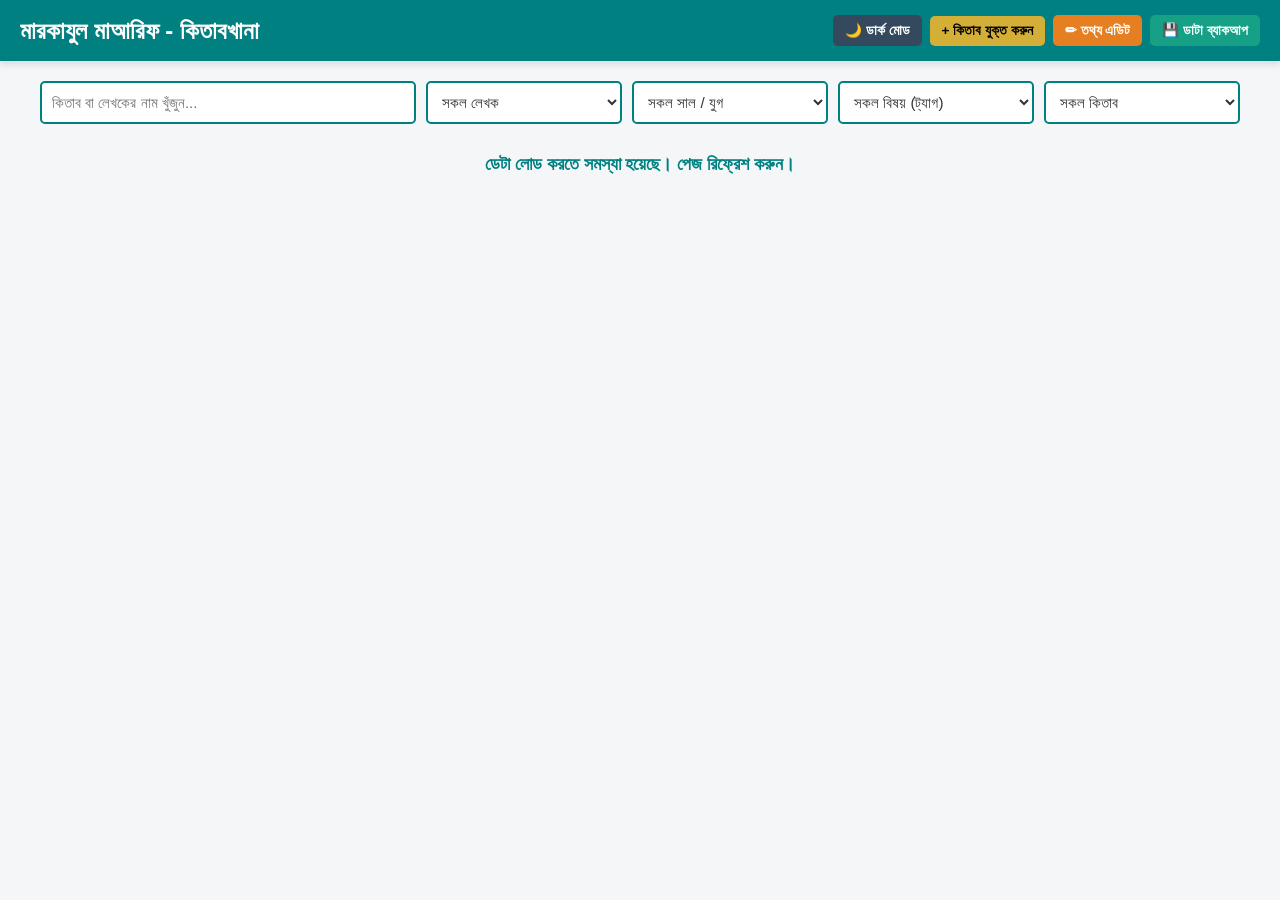
==== index.html @ fc8529ad "Add files via upload" ====
<!DOCTYPE html>
<html lang="bn">
<head>
    <meta charset="UTF-8">
    <meta name="viewport" content="width=device-width, initial-scale=1.0">
    <title>মারকাযুল মাআরিফ - কিতাবখানা</title>
    <style>
        :root {
            --primary-color: #008080;
            --accent-color: #d4af37;
            --bg-color: #f4f6f8;
            --card-bg: #ffffff;
            --text-color: #333333;
            --border-color: #dddddd;
        }

        body.dark-mode {
            --bg-color: #1a1a2e;
            --card-bg: #16213e;
            --text-color: #e0e0e0;
            --border-color: #0f3460;
        }

        body {
            font-family: 'Segoe UI', Tahoma, Geneva, Verdana, sans-serif, 'SolaimanLipi';
            background-color: var(--bg-color);
            margin: 0;
            padding: 0;
            color: var(--text-color);
            transition: background-color 0.3s, color 0.3s;
        }

        /* Header */
        header {
            background-color: var(--primary-color);
            color: white;
            padding: 15px 20px;
            text-align: center;
            box-shadow: 0 4px 6px rgba(0,0,0,0.1);
            position: sticky;
            top: 0;
            z-index: 100;
            display: flex;
            justify-content: space-between;
            align-items: center;
            flex-wrap: wrap;
            gap: 10px;
        }

        header h1 {
            margin: 0;
            font-size: 1.5rem;
        }

        .header-buttons {
            display: flex;
            gap: 8px;
            align-items: center;
            flex-wrap: wrap;
        }

        .btn-header {
            border: none;
            padding: 7px 12px;
            border-radius: 5px;
            font-weight: bold;
            cursor: pointer;
            font-size: 0.85rem;
        }

        .admin-btn { background-color: var(--accent-color); color: #000; }
        .edit-header-btn { background-color: #e67e22; color: white; }
        .theme-toggle-btn { background-color: #34495e; color: white; }

        /* Controls / Search Area */
        .controls-container {
            max-width: 1200px;
            margin: 20px auto;
            padding: 0 15px;
            display: flex;
            flex-wrap: wrap;
            gap: 10px;
            justify-content: space-between;
        }

        .search-box, .filter-select {
            padding: 10px;
            border: 2px solid var(--primary-color);
            border-radius: 5px;
            font-size: 0.95rem;
            background: var(--card-bg);
            color: var(--text-color);
        }

        .search-box { flex: 2 1 220px; }
        .filter-select { flex: 1 1 130px; cursor: pointer; }

        /* Loading & Messages */
        #loadingText {
            text-align: center;
            font-size: 1.1rem;
            margin: 30px 0;
            color: var(--primary-color);
            font-weight: bold;
        }

        /* Book Grid */
        .book-grid {
            max-width: 1200px;
            margin: 0 auto;
            padding: 0 15px;
            display: grid;
            grid-template-columns: repeat(auto-fill, minmax(240px, 1fr));
            gap: 20px;
        }

        .book-card {
            background-color: var(--card-bg);
            border-radius: 6px;
            overflow: hidden;
            box-shadow: 0 2px 6px rgba(0,0,0,0.1);
            border: 1px solid var(--border-color);
            display: flex;
            flex-direction: column;
            transition: transform 0.2s;
            position: relative;
        }

        .book-card:hover {
            transform: translateY(-4px);
            box-shadow: 0 6px 12px rgba(0,0,0,0.2);
        }

        /* Embedded Archive Live Viewer Container */
        .cover-container {
            width: 100%;
            height: 260px;
            background-color: #000;
            position: relative;
        }

        .cover-embed {
            width: 100%;
            height: 100%;
            border: none;
        }

        /* Bookmark Icon */
        .bookmark-btn {
            position: absolute;
            top: 10px;
            right: 10px;
            background: rgba(0,0,0,0.6);
            color: white;
            border: none;
            border-radius: 50%;
            width: 32px;
            height: 32px;
            font-size: 1rem;
            cursor: pointer;
            z-index: 10;
        }

        .bookmark-btn.active { color: #f1c40f; }

        /* Metadata Section */
        .book-info {
            padding: 12px;
            flex-grow: 1;
            display: flex;
            flex-direction: column;
            justify-content: space-between;
        }

        .book-title {
            font-size: 0.95rem;
            font-weight: bold;
            margin: 0 0 4px 0;
            line-height: 1.3;
        }

        .book-author { font-size: 0.85rem; opacity: 0.8; }
        .author-death { font-size: 0.8rem; color: #e67e22; margin-bottom: 8px; }

        .btn-group {
            display: flex;
            flex-direction: column;
            gap: 5px;
            margin-top: 5px;
        }

        .btn {
            display: block;
            text-align: center;
            padding: 6px;
            border-radius: 4px;
            text-decoration: none;
            font-size: 0.8rem;
            font-weight: bold;
            color: white;
            border: none;
            cursor: pointer;
        }

        .btn-drive { background-color: #27ae60; }
        .btn-archive { background-color: #2980b9; }
        .btn-telegram { background-color: #0088cc; }
        .btn-share { background-color: #8e44ad; }

        /* Pagination */
        .pagination-container {
            display: flex;
            justify-content: center;
            gap: 5px;
            margin: 30px 0;
        }

        .page-btn {
            padding: 8px 14px;
            border: 1px solid var(--primary-color);
            background: var(--card-bg);
            color: var(--text-color);
            cursor: pointer;
            border-radius: 4px;
            font-weight: bold;
        }

        .page-btn.active {
            background-color: var(--primary-color);
            color: white;
        }

        /* Modal Styles */
        .modal {
            display: none;
            position: fixed;
            top: 0; left: 0; width: 100%; height: 100%;
            background-color: rgba(0,0,0,0.7);
            z-index: 200;
            justify-content: center;
            align-items: center;
        }

        .modal-content {
            background-color: var(--card-bg);
            color: var(--text-color);
            padding: 20px;
            border-radius: 8px;
            width: 90%;
            max-width: 500px;
            max-height: 90vh;
            overflow-y: auto;
        }

        .modal-header {
            display: flex;
            justify-content: space-between;
            align-items: center;
            border-bottom: 1px solid var(--border-color);
            padding-bottom: 10px;
            margin-bottom: 15px;
        }

        .close-btn {
            font-size: 1.5rem;
            cursor: pointer;
            border: none;
            background: none;
            color: var(--text-color);
        }

        .form-group { margin-bottom: 10px; }
        .form-group label { display: block; margin-bottom: 4px; font-size: 0.85rem; font-weight: bold; }
        .form-group input, .form-group select {
            width: 100%;
            padding: 8px;
            box-sizing: border-box;
            border: 1px solid var(--border-color);
            border-radius: 4px;
            background: var(--bg-color);
            color: var(--text-color);
        }

        .form-actions { display: flex; gap: 10px; margin-top: 15px; }
        .submit-btn { background-color: var(--primary-color); color: white; border: none; padding: 10px; flex: 2; border-radius: 4px; font-weight: bold; cursor: pointer; }
        .delete-btn-modal { background-color: #c0392b; color: white; border: none; padding: 10px; flex: 1.5; border-radius: 4px; font-weight: bold; cursor: pointer; }
        .cancel-btn { background-color: #7f8c8d; color: white; border: none; padding: 10px; flex: 1; border-radius: 4px; font-weight: bold; cursor: pointer; }
    </style>
</head>
<body>

    <header>
        <h1>মারকাযুল মাআরিফ - কিতাবখানা</h1>
        <div class="header-buttons">
            <button class="btn-header theme-toggle-btn" onclick="toggleDarkMode()">🌙 ডার্ক মোড</button>
            <button class="btn-header admin-btn" onclick="openAdminModal()">+ কিতাব যুক্ত করুন</button>
            <button class="btn-header edit-header-btn" onclick="openSelectEditModal()">✏ তথ্য এডিট</button>
            <button class="btn-header" style="background:#16a085; color:white;" onclick="exportData()">💾 ডাটা ব্যাকআপ</button>
        </div>
    </header>

    <!-- Filter & Search Controls -->
    <div class="controls-container">
        <input type="text" id="searchInput" class="search-box" placeholder="কিতাব বা লেখকের নাম খুঁজুন..." onkeyup="filterBooks()">
        
        <select id="authorFilter" class="filter-select" onchange="filterBooks()">
            <option value="">সকল লেখক</option>
        </select>

        <select id="yearFilter" class="filter-select" onchange="filterBooks()">
            <option value="">সকল সাল / যুগ</option>
        </select>

        <select id="tagFilter" class="filter-select" onchange="filterBooks()">
            <option value="">সকল বিষয় (ট্যাগ)</option>
        </select>

        <select id="bookmarkFilter" class="filter-select" onchange="filterBooks()">
            <option value="all">সকল কিতাব</option>
            <option value="saved">পছন্দের কিতাবসমূহ (Saved)</option>
        </select>
    </div>

    <!-- Loading Text -->
    <div id="loadingText">গুগল শিট থেকে কিতাব লোড হচ্ছে...</div>

    <!-- Books Grid -->
    <div class="book-grid" id="bookGrid"></div>

    <!-- Pagination Container -->
    <div class="pagination-container" id="pagination"></div>

    <!-- Select Book To Edit Modal -->
    <div id="selectEditModal" class="modal">
        <div class="modal-content">
            <div class="modal-header">
                <h3>এডিট করার জন্য কিতাব নির্বাচন করুন</h3>
                <button class="close-btn" onclick="closeSelectEditModal()">&times;</button>
            </div>
            <div class="form-group">
                <label>কিতাব সিলেক্ট করুন:</label>
                <select id="bookToEditSelect">
                    <option value="">-- একটি কিতাব বাছুন --</option>
                </select>
            </div>
            <div class="form-actions">
                <button type="button" class="submit-btn" onclick="loadSelectedBookForEdit()">এডিট ফর্ম খুলুন</button>
                <button type="button" class="cancel-btn" onclick="closeSelectEditModal()">বাতিল</button>
            </div>
        </div>
    </div>

    <!-- Add/Edit Book Form Modal -->
    <div id="adminModal" class="modal">
        <div class="modal-content">
            <div class="modal-header">
                <h3 id="modalTitle">কিতাবের তথ্য ফর্ম</h3>
                <button class="close-btn" onclick="closeAdminModal()">&times;</button>
            </div>
            <form id="addBookForm" onsubmit="saveBook(event)">
                <input type="hidden" id="editBookId">
                
                <div class="form-group">
                    <label>অ্যাডমিন পাসওয়ার্ড:</label>
                    <input type="password" id="adminPassword" placeholder="পাসওয়ার্ড দিন" required>
                </div>
                <div class="form-group">
                    <label>কিতাবের নাম:</label>
                    <input type="text" id="bookTitle" required>
                </div>
                <div class="form-group">
                    <label>লেখকের নাম:</label>
                    <input type="text" id="bookAuthor" required>
                </div>
                <div class="form-group">
                    <label>মৃত্যু সাল / সন:</label>
                    <input type="text" id="authorDeath" placeholder="যেমন: ৯১১ হিজরি" required>
                </div>
                <div class="form-group">
                    <label>কভার ছবির লিংক (Image URL):</label>
                    <input type="url" id="coverUrl" placeholder="https://archive.org/services/img/..." required>
                </div>
                <div class="form-group">
                    <label>বিষয় / ট্যাগ (কমা দিয়ে আলাদা করুন):</label>
                    <input type="text" id="bookTags" placeholder="ফিকহ, উসুল, হাদিস">
                </div>
                <div class="form-group">
                    <label>আর্কাইভ প্রিভিউ লিংক (Embed URL):</label>
                    <input type="url" id="archiveEmbedUrl" placeholder="https://archive.org/embed/..." required>
                </div>
                <div class="form-group">
                    <label>গুগল ড্রাইভ লিংক:</label>
                    <input type="url" id="driveUrl" placeholder="https://drive.google.com/...">
                </div>
                <div class="form-group">
                    <label>আর্কাইভ ডাউনলোড লিংক:</label>
                    <input type="url" id="archiveUrl" placeholder="https://archive.org/details/...">
                </div>
                <div class="form-group">
                    <label>টেলিগ্রাম লিংক:</label>
                    <input type="url" id="telegramUrl" placeholder="https://t.me/...">
                </div>
                
                <div class="form-actions">
                    <button type="submit" class="submit-btn" id="submitBtn">সংরক্ষণ করুন</button>
                    <button type="button" id="deleteCurrentBookBtn" class="delete-btn-modal" style="display:none;" onclick="deleteBookFromEditForm()">ডিলিট করুন</button>
                    <button type="button" class="cancel-btn" onclick="closeAdminModal()">বাতিল</button>
                </div>
            </form>
        </div>
    </div>

    <script>
        const ADMIN_PASSWORD = "123";
        const SCRIPT_URL = "https://script.google.com/macros/s/AKfycbzcJCqL1N71HpUFBxMF7Tg8dsZRicW4Q9hrVddgVSJtKYTFkJTj5gS1AlrL265EQ2Wz/exec";
        
        const ITEMS_PER_PAGE = 12;
        let currentPage = 1;
        let books = [];
        let bookmarks = JSON.parse(localStorage.getItem('markaz_bookmarks')) || [];

        window.onload = function() {
            fetchBooks();
        };

        // Fetch Books from Google Sheets
        function fetchBooks() {
            fetch(SCRIPT_URL)
                .then(response => response.json())
                .then(data => {
                    books = data;
                    document.getElementById('loadingText').style.display = 'none';
                    renderBooks(books);
                    populateFilters();
                })
                .catch(error => {
                    console.error('Error fetching books:', error);
                    document.getElementById('loadingText').innerText = 'ডেটা লোড করতে সমস্যা হয়েছে। পেজ রিফ্রেশ করুন।';
                });
        }

        function renderBooks(data) {
            const grid = document.getElementById('bookGrid');
            grid.innerHTML = '';

            const startIndex = (currentPage - 1) * ITEMS_PER_PAGE;
            const paginatedData = data.slice(startIndex, startIndex + ITEMS_PER_PAGE);

            if (paginatedData.length === 0) {
                grid.innerHTML = '<p style="text-align:center; grid-column: 1/-1;">কোনো কিতাব পাওয়া যায়নি।</p>';
                renderPagination(0);
                return;
            }

            paginatedData.forEach(book => {
                const isSaved = bookmarks.includes(String(book.id));
                const card = document.createElement('div');
                card.className = 'book-card';
                card.innerHTML = `
                    <button class="bookmark-btn ${isSaved ? 'active' : ''}" onclick="toggleBookmark('${book.id}')">★</button>
                    <div class="cover-container">
                        <iframe src="${book.archiveEmbed}" class="cover-embed"></iframe>
                    </div>
                    <div class="book-info">
                        <div>
                            <h3 class="book-title">${book.title}</h3>
                            <div class="book-author">লেখক: ${book.author}</div>
                            <div class="author-death">মৃত্যু: ${book.death || 'অজানা'}</div>
                        </div>
                        <div class="btn-group">
                            ${book.drive ? `<a href="${book.drive}" target="_blank" class="btn btn-drive">📖 Google Drive</a>` : ''}
                            ${book.archive ? `<a href="${book.archive}" target="_blank" class="btn btn-archive">🏛 Archive Download</a>` : ''}
                            ${book.telegram ? `<a href="${book.telegram}" target="_blank" class="btn btn-telegram">✈ Telegram</a>` : ''}
                            <button class="btn btn-share" onclick="shareBook('${book.title}', '${book.drive || book.archive}')">🔗 শেয়ার করুন</button>
                        </div>
                    </div>
                `;
                grid.appendChild(card);
            });

            renderPagination(data.length);
        }

        function renderPagination(totalItems) {
            const container = document.getElementById('pagination');
            container.innerHTML = '';
            const pageCount = Math.ceil(totalItems / ITEMS_PER_PAGE);

            if (pageCount <= 1) return;

            for (let i = 1; i <= pageCount; i++) {
                const btn = document.createElement('button');
                btn.className = `page-btn ${i === currentPage ? 'active' : ''}`;
                btn.innerText = i;
                btn.onclick = () => { currentPage = i; filterBooks(); window.scrollTo({top: 0, behavior: 'smooth'}); };
                container.appendChild(btn);
            }
        }

        function toggleBookmark(id) {
            if (bookmarks.includes(String(id))) {
                bookmarks = bookmarks.filter(bId => bId !== String(id));
            } else {
                bookmarks.push(String(id));
            }
            localStorage.setItem('markaz_bookmarks', JSON.stringify(bookmarks));
            filterBooks();
        }

        function shareBook(title, url) {
            if (navigator.share) {
                navigator.share({ title: title, url: url });
            } else {
                navigator.clipboard.writeText(url);
                alert('লিংক কপি করা হয়েছে! বন্ধুদের শেয়ার করুন।');
            }
        }

        function toggleDarkMode() {
            document.body.classList.toggle('dark-mode');
        }

        function exportData() {
            const dataStr = "data:text/json;charset=utf-8," + encodeURIComponent(JSON.stringify(books, null, 2));
            const downloadAnchor = document.createElement('a');
            downloadAnchor.setAttribute("href", dataStr);
            downloadAnchor.setAttribute("download", "markaz_books.json");
            document.body.appendChild(downloadAnchor);
            downloadAnchor.click();
            downloadAnchor.remove();
        }

        function populateFilters() {
            const authors = [...new Set(books.map(b => b.author))];
            const years = [...new Set(books.map(b => b.death).filter(Boolean))];
            const tags = [...new Set(books.flatMap(b => Array.isArray(b.tags) ? b.tags : (b.tags ? String(b.tags).split(',') : []).map(t => t.trim())))];

            const authorSelect = document.getElementById('authorFilter');
            const yearSelect = document.getElementById('yearFilter');
            const tagSelect = document.getElementById('tagFilter');

            authorSelect.innerHTML = '<option value="">সকল লেখক</option>';
            yearSelect.innerHTML = '<option value="">সকল সাল / যুগ</option>';
            tagSelect.innerHTML = '<option value="">সকল বিষয় (ট্যাগ)</option>';

            authors.forEach(a => authorSelect.innerHTML += `<option value="${a}">${a}</option>`);
            years.forEach(y => yearSelect.innerHTML += `<option value="${y}">${y}</option>`);
            tags.forEach(t => { if(t) tagSelect.innerHTML += `<option value="${t}">${t}</option>` });
        }

        function filterBooks() {
            const searchText = document.getElementById('searchInput').value.toLowerCase();
            const selectedAuthor = document.getElementById('authorFilter').value;
            const selectedYear = document.getElementById('yearFilter').value;
            const selectedTag = document.getElementById('tagFilter').value;
            const bookmarkFilter = document.getElementById('bookmarkFilter').value;

            const filtered = books.filter(book => {
                const matchesSearch = book.title.toLowerCase().includes(searchText) || book.author.toLowerCase().includes(searchText);
                const matchesAuthor = selectedAuthor === "" || book.author === selectedAuthor;
                const matchesYear = selectedYear === "" || book.death === selectedYear;
                
                const bookTags = Array.isArray(book.tags) ? book.tags : (book.tags ? String(book.tags).split(',').map(t => t.trim()) : []);
                const matchesTag = selectedTag === "" || bookTags.includes(selectedTag);
                
                const matchesBookmark = bookmarkFilter === 'all' || bookmarks.includes(String(book.id));

                return matchesSearch && matchesAuthor && matchesYear && matchesTag && matchesBookmark;
            });

            currentPage = 1;
            renderBooks(filtered);
        }

        function openAdminModal() {
            document.getElementById('modalTitle').innerText = "নতুন কিতাব যুক্ত করুন";
            document.getElementById('editBookId').value = "";
            document.getElementById('addBookForm').reset();
            document.getElementById('deleteCurrentBookBtn').style.display = 'none';
            document.getElementById('adminModal').style.display = 'flex';
        }

        function closeAdminModal() { document.getElementById('adminModal').style.display = 'none'; }
        
        function openSelectEditModal() {
            const select = document.getElementById('bookToEditSelect');
            select.innerHTML = '<option value="">-- একটি কিতাব বাছুন --</option>';
            books.forEach(b => select.innerHTML += `<option value="${b.id}">${b.title} (${b.author})</option>`);
            document.getElementById('selectEditModal').style.display = 'flex';
        }
        
        function closeSelectEditModal() { document.getElementById('selectEditModal').style.display = 'none'; }

        function loadSelectedBookForEdit() {
            const bookId = document.getElementById('bookToEditSelect').value;
            if (!bookId) return alert('একটি কিতাব সিলেক্ট করুন!');
            const book = books.find(b => String(b.id) === String(bookId));
            if (!book) return;

            closeSelectEditModal();
            document.getElementById('modalTitle').innerText = "কিতাবের তথ্য এডিট করুন (গুগল শিট)";
            document.getElementById('editBookId').value = book.id;
            document.getElementById('bookTitle').value = book.title;
            document.getElementById('bookAuthor').value = book.author;
            document.getElementById('authorDeath').value = book.death;
            document.getElementById('coverUrl').value = book.cover || '';
            document.getElementById('bookTags').value = Array.isArray(book.tags) ? book.tags.join(', ') : (book.tags || '');
            document.getElementById('archiveEmbedUrl').value = book.archiveEmbed;
            document.getElementById('driveUrl').value = book.drive || '';
            document.getElementById('archiveUrl').value = book.archive || '';
            document.getElementById('telegramUrl').value = book.telegram || '';
            document.getElementById('deleteCurrentBookBtn').style.display = 'block';
            document.getElementById('adminModal').style.display = 'flex';
        }

        function deleteBookFromEditForm() {
            if (document.getElementById('adminPassword').value !== ADMIN_PASSWORD) return alert('ভুল পাসওয়ার্ড!');
            alert('সরাসরি গুগল শিট থেকে কিতাব ডিলিট করতে চাইলে সরাসরি আপনার গুগল শিটে গিয়ে সেই রো (Row) টি মুছে ফেলুন।');
            closeAdminModal();
        }

        function saveBook(e) {
            e.preventDefault();
            if (document.getElementById('adminPassword').value !== ADMIN_PASSWORD) return alert('ভুল পাসওয়ার্ড!');

            const submitBtn = document.getElementById('submitBtn');
            submitBtn.innerText = "সংরক্ষণ হচ্ছে...";
            submitBtn.disabled = true;

            const editId = document.getElementById('editBookId').value;
            const bookData = {
                id: editId ? editId : Date.now(),
                title: document.getElementById('bookTitle').value,
                author: document.getElementById('bookAuthor').value,
                death: document.getElementById('authorDeath').value,
                cover: document.getElementById('coverUrl').value,
                tags: document.getElementById('bookTags').value,
                archiveEmbed: document.getElementById('archiveEmbedUrl').value,
                drive: document.getElementById('driveUrl').value,
                archive: document.getElementById('archiveUrl').value,
                telegram: document.getElementById('telegramUrl').value
            };

            fetch(SCRIPT_URL, {
                method: 'POST',
                mode: 'no-cors',
                headers: { 'Content-Type': 'application/json' },
                body: JSON.stringify(bookData)
            })
            .then(() => {
                alert('আলহামদুলিল্লাহ! সফলভাবে গুগল শিটে সংরক্ষিত হয়েছে।');
                closeAdminModal();
                submitBtn.innerText = "সংরক্ষণ করুন";
                submitBtn.disabled = false;
                setTimeout(() => { fetchBooks(); }, 3000);
            })
            .catch(error => {
                console.error('Error:', error);
                alert('সংরক্ষণ করতে সমস্যা হয়েছে!');
                submitBtn.innerText = "সংরক্ষণ করুন";
                submitBtn.disabled = false;
            });
        }
    </script>
</body>
</html>
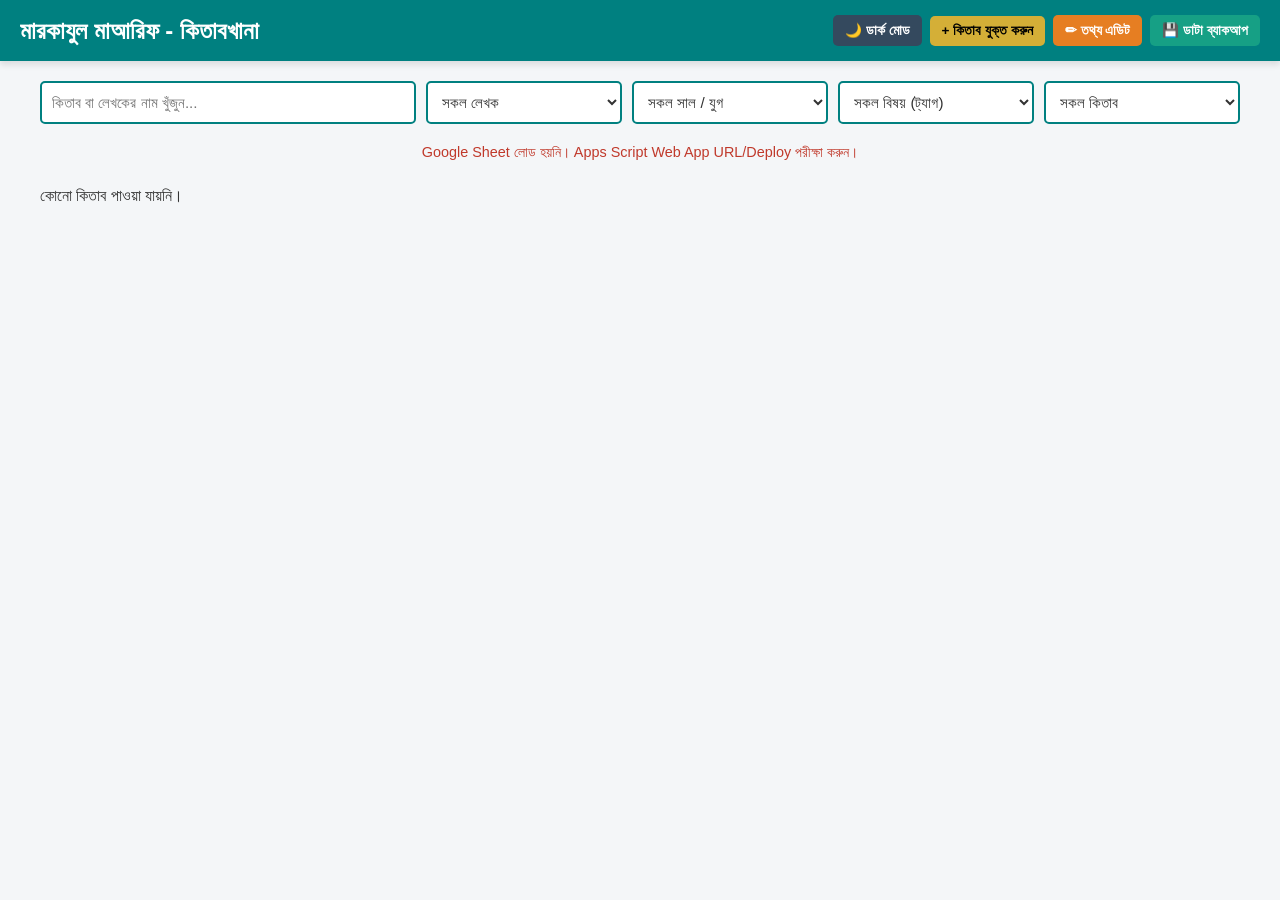
==== commit 4e4da497: "Update index.html" ====
--- a/index.html
+++ b/index.html
@@ -411,256 +411,24 @@
     </div>
 
     <script>
-        const ADMIN_PASSWORD = "123";
-        const SCRIPT_URL = "https://script.google.com/macros/s/AKfycbzcJCqL1N71HpUFBxMF7Tg8dsZRicW4Q9hrVddgVSJtKYTFkJTj5gS1AlrL265EQ2Wz/exec";
-        
-        const ITEMS_PER_PAGE = 12;
-        let currentPage = 1;
-        let books = [];
-        let bookmarks = JSON.parse(localStorage.getItem('markaz_bookmarks')) || [];
-
-        window.onload = function() {
-            fetchBooks();
-        };
-
-        // Fetch Books from Google Sheets
-        function fetchBooks() {
-            fetch(SCRIPT_URL)
-                .then(response => response.json())
-                .then(data => {
-                    books = data;
-                    document.getElementById('loadingText').style.display = 'none';
-                    renderBooks(books);
-                    populateFilters();
-                })
-                .catch(error => {
-                    console.error('Error fetching books:', error);
-                    document.getElementById('loadingText').innerText = 'ডেটা লোড করতে সমস্যা হয়েছে। পেজ রিফ্রেশ করুন।';
-                });
-        }
-
-        function renderBooks(data) {
-            const grid = document.getElementById('bookGrid');
-            grid.innerHTML = '';
-
-            const startIndex = (currentPage - 1) * ITEMS_PER_PAGE;
-            const paginatedData = data.slice(startIndex, startIndex + ITEMS_PER_PAGE);
-
-            if (paginatedData.length === 0) {
-                grid.innerHTML = '<p style="text-align:center; grid-column: 1/-1;">কোনো কিতাব পাওয়া যায়নি।</p>';
-                renderPagination(0);
-                return;
-            }
-
-            paginatedData.forEach(book => {
-                const isSaved = bookmarks.includes(String(book.id));
-                const card = document.createElement('div');
-                card.className = 'book-card';
-                card.innerHTML = `
-                    <button class="bookmark-btn ${isSaved ? 'active' : ''}" onclick="toggleBookmark('${book.id}')">★</button>
-                    <div class="cover-container">
-                        <iframe src="${book.archiveEmbed}" class="cover-embed"></iframe>
-                    </div>
-                    <div class="book-info">
-                        <div>
-                            <h3 class="book-title">${book.title}</h3>
-                            <div class="book-author">লেখক: ${book.author}</div>
-                            <div class="author-death">মৃত্যু: ${book.death || 'অজানা'}</div>
-                        </div>
-                        <div class="btn-group">
-                            ${book.drive ? `<a href="${book.drive}" target="_blank" class="btn btn-drive">📖 Google Drive</a>` : ''}
-                            ${book.archive ? `<a href="${book.archive}" target="_blank" class="btn btn-archive">🏛 Archive Download</a>` : ''}
-                            ${book.telegram ? `<a href="${book.telegram}" target="_blank" class="btn btn-telegram">✈ Telegram</a>` : ''}
-                            <button class="btn btn-share" onclick="shareBook('${book.title}', '${book.drive || book.archive}')">🔗 শেয়ার করুন</button>
-                        </div>
-                    </div>
-                `;
-                grid.appendChild(card);
-            });
-
-            renderPagination(data.length);
-        }
-
-        function renderPagination(totalItems) {
-            const container = document.getElementById('pagination');
-            container.innerHTML = '';
-            const pageCount = Math.ceil(totalItems / ITEMS_PER_PAGE);
-
-            if (pageCount <= 1) return;
-
-            for (let i = 1; i <= pageCount; i++) {
-                const btn = document.createElement('button');
-                btn.className = `page-btn ${i === currentPage ? 'active' : ''}`;
-                btn.innerText = i;
-                btn.onclick = () => { currentPage = i; filterBooks(); window.scrollTo({top: 0, behavior: 'smooth'}); };
-                container.appendChild(btn);
-            }
-        }
-
-        function toggleBookmark(id) {
-            if (bookmarks.includes(String(id))) {
-                bookmarks = bookmarks.filter(bId => bId !== String(id));
-            } else {
-                bookmarks.push(String(id));
-            }
-            localStorage.setItem('markaz_bookmarks', JSON.stringify(bookmarks));
-            filterBooks();
-        }
-
-        function shareBook(title, url) {
-            if (navigator.share) {
-                navigator.share({ title: title, url: url });
-            } else {
-                navigator.clipboard.writeText(url);
-                alert('লিংক কপি করা হয়েছে! বন্ধুদের শেয়ার করুন।');
-            }
-        }
-
-        function toggleDarkMode() {
-            document.body.classList.toggle('dark-mode');
-        }
-
-        function exportData() {
-            const dataStr = "data:text/json;charset=utf-8," + encodeURIComponent(JSON.stringify(books, null, 2));
-            const downloadAnchor = document.createElement('a');
-            downloadAnchor.setAttribute("href", dataStr);
-            downloadAnchor.setAttribute("download", "markaz_books.json");
-            document.body.appendChild(downloadAnchor);
-            downloadAnchor.click();
-            downloadAnchor.remove();
-        }
-
-        function populateFilters() {
-            const authors = [...new Set(books.map(b => b.author))];
-            const years = [...new Set(books.map(b => b.death).filter(Boolean))];
-            const tags = [...new Set(books.flatMap(b => Array.isArray(b.tags) ? b.tags : (b.tags ? String(b.tags).split(',') : []).map(t => t.trim())))];
-
-            const authorSelect = document.getElementById('authorFilter');
-            const yearSelect = document.getElementById('yearFilter');
-            const tagSelect = document.getElementById('tagFilter');
-
-            authorSelect.innerHTML = '<option value="">সকল লেখক</option>';
-            yearSelect.innerHTML = '<option value="">সকল সাল / যুগ</option>';
-            tagSelect.innerHTML = '<option value="">সকল বিষয় (ট্যাগ)</option>';
-
-            authors.forEach(a => authorSelect.innerHTML += `<option value="${a}">${a}</option>`);
-            years.forEach(y => yearSelect.innerHTML += `<option value="${y}">${y}</option>`);
-            tags.forEach(t => { if(t) tagSelect.innerHTML += `<option value="${t}">${t}</option>` });
-        }
-
-        function filterBooks() {
-            const searchText = document.getElementById('searchInput').value.toLowerCase();
-            const selectedAuthor = document.getElementById('authorFilter').value;
-            const selectedYear = document.getElementById('yearFilter').value;
-            const selectedTag = document.getElementById('tagFilter').value;
-            const bookmarkFilter = document.getElementById('bookmarkFilter').value;
-
-            const filtered = books.filter(book => {
-                const matchesSearch = book.title.toLowerCase().includes(searchText) || book.author.toLowerCase().includes(searchText);
-                const matchesAuthor = selectedAuthor === "" || book.author === selectedAuthor;
-                const matchesYear = selectedYear === "" || book.death === selectedYear;
-                
-                const bookTags = Array.isArray(book.tags) ? book.tags : (book.tags ? String(book.tags).split(',').map(t => t.trim()) : []);
-                const matchesTag = selectedTag === "" || bookTags.includes(selectedTag);
-                
-                const matchesBookmark = bookmarkFilter === 'all' || bookmarks.includes(String(book.id));
-
-                return matchesSearch && matchesAuthor && matchesYear && matchesTag && matchesBookmark;
-            });
-
-            currentPage = 1;
-            renderBooks(filtered);
-        }
-
-        function openAdminModal() {
-            document.getElementById('modalTitle').innerText = "নতুন কিতাব যুক্ত করুন";
-            document.getElementById('editBookId').value = "";
-            document.getElementById('addBookForm').reset();
-            document.getElementById('deleteCurrentBookBtn').style.display = 'none';
-            document.getElementById('adminModal').style.display = 'flex';
-        }
-
-        function closeAdminModal() { document.getElementById('adminModal').style.display = 'none'; }
-        
-        function openSelectEditModal() {
-            const select = document.getElementById('bookToEditSelect');
-            select.innerHTML = '<option value="">-- একটি কিতাব বাছুন --</option>';
-            books.forEach(b => select.innerHTML += `<option value="${b.id}">${b.title} (${b.author})</option>`);
-            document.getElementById('selectEditModal').style.display = 'flex';
-        }
-        
-        function closeSelectEditModal() { document.getElementById('selectEditModal').style.display = 'none'; }
-
-        function loadSelectedBookForEdit() {
-            const bookId = document.getElementById('bookToEditSelect').value;
-            if (!bookId) return alert('একটি কিতাব সিলেক্ট করুন!');
-            const book = books.find(b => String(b.id) === String(bookId));
-            if (!book) return;
-
-            closeSelectEditModal();
-            document.getElementById('modalTitle').innerText = "কিতাবের তথ্য এডিট করুন (গুগল শিট)";
-            document.getElementById('editBookId').value = book.id;
-            document.getElementById('bookTitle').value = book.title;
-            document.getElementById('bookAuthor').value = book.author;
-            document.getElementById('authorDeath').value = book.death;
-            document.getElementById('coverUrl').value = book.cover || '';
-            document.getElementById('bookTags').value = Array.isArray(book.tags) ? book.tags.join(', ') : (book.tags || '');
-            document.getElementById('archiveEmbedUrl').value = book.archiveEmbed;
-            document.getElementById('driveUrl').value = book.drive || '';
-            document.getElementById('archiveUrl').value = book.archive || '';
-            document.getElementById('telegramUrl').value = book.telegram || '';
-            document.getElementById('deleteCurrentBookBtn').style.display = 'block';
-            document.getElementById('adminModal').style.display = 'flex';
-        }
-
-        function deleteBookFromEditForm() {
-            if (document.getElementById('adminPassword').value !== ADMIN_PASSWORD) return alert('ভুল পাসওয়ার্ড!');
-            alert('সরাসরি গুগল শিট থেকে কিতাব ডিলিট করতে চাইলে সরাসরি আপনার গুগল শিটে গিয়ে সেই রো (Row) টি মুছে ফেলুন।');
-            closeAdminModal();
-        }
-
-        function saveBook(e) {
-            e.preventDefault();
-            if (document.getElementById('adminPassword').value !== ADMIN_PASSWORD) return alert('ভুল পাসওয়ার্ড!');
-
-            const submitBtn = document.getElementById('submitBtn');
-            submitBtn.innerText = "সংরক্ষণ হচ্ছে...";
-            submitBtn.disabled = true;
-
-            const editId = document.getElementById('editBookId').value;
-            const bookData = {
-                id: editId ? editId : Date.now(),
-                title: document.getElementById('bookTitle').value,
-                author: document.getElementById('bookAuthor').value,
-                death: document.getElementById('authorDeath').value,
-                cover: document.getElementById('coverUrl').value,
-                tags: document.getElementById('bookTags').value,
-                archiveEmbed: document.getElementById('archiveEmbedUrl').value,
-                drive: document.getElementById('driveUrl').value,
-                archive: document.getElementById('archiveUrl').value,
-                telegram: document.getElementById('telegramUrl').value
-            };
-
-            fetch(SCRIPT_URL, {
-                method: 'POST',
-                mode: 'no-cors',
-                headers: { 'Content-Type': 'application/json' },
-                body: JSON.stringify(bookData)
-            })
-            .then(() => {
-                alert('আলহামদুলিল্লাহ! সফলভাবে গুগল শিটে সংরক্ষিত হয়েছে।');
-                closeAdminModal();
-                submitBtn.innerText = "সংরক্ষণ করুন";
-                submitBtn.disabled = false;
-                setTimeout(() => { fetchBooks(); }, 3000);
-            })
-            .catch(error => {
-                console.error('Error:', error);
-                alert('সংরক্ষণ করতে সমস্যা হয়েছে!');
-                submitBtn.innerText = "সংরক্ষণ করুন";
-                submitBtn.disabled = false;
-            });
-        }
-    </script>
+/* নতুন Google Apps Script Web App URL এখানে বসাবেন। পুরোনো URL বর্তমানে 404 দিচ্ছে। */
+const SCRIPT_URL='https://script.google.com/macros/s/AKfycby4Y-tcmJotmQEL-CpLd6RdlZNZ3XCa_m9nY7jeaGKzQNzKxDjADDRoy5PuHNj03k8O/exec';
+const ADMIN_PASSWORD='123';const ITEMS_PER_PAGE=12;let currentPage=1,books=[],filteredBooks=[],bookmarks=JSON.parse(localStorage.getItem('markaz_bookmarks')||'[]');
+const $=id=>document.getElementById(id);const esc=x=>String(x??'').replace(/[&<>"']/g,m=>({'&':'&amp;','<':'&lt;','>':'&gt;','"':'&quot;',"'":'&#39;'}[m]));
+const normalize=b=>({id:String(b.id??b.ID??Date.now()+Math.random()),title:String(b.title??b.name??''),author:String(b.author??''),death:String(b.death??b.authorDeath??''),cover:String(b.cover??''),tags:Array.isArray(b.tags)?b.tags:String(b.tags??'').split(',').map(x=>x.trim()).filter(Boolean),archiveEmbed:String(b.archiveEmbed??b.archive_embed??b.preview??''),drive:String(b.drive??''),archive:String(b.archive??''),telegram:String(b.telegram??'')});
+function showStatus(t,error=false){let el=$('statusText');if(!el){el=document.createElement('div');el.id='statusText';el.style.cssText='text-align:center;margin:10px 15px;color:#16805b;font-size:.9rem';$('loadingText').after(el)}el.textContent=t;el.style.color=error?'#c0392b':'#16805b'}
+async function fetchBooks(){ $('loadingText').style.display='block';showStatus(''); if(!SCRIPT_URL.startsWith('http')){books=JSON.parse(localStorage.getItem('markaz_local_books')||'[]').map(normalize);$('loadingText').style.display='none';showStatus('Google Apps Script URL বসানো হয়নি; স্থানীয় ডাটা দেখানো হচ্ছে।',true);afterLoad();return} try{let r=await fetch(SCRIPT_URL,{cache:'no-store'});if(!r.ok)throw new Error('HTTP '+r.status);let text=await r.text(),data=JSON.parse(text);let arr=Array.isArray(data)?data:(data.books||data.data||data.items||[]);if(!Array.isArray(arr))throw new Error('অচেনা JSON format');books=arr.map(normalize);localStorage.setItem('markaz_local_books',JSON.stringify(books));$('loadingText').style.display='none';showStatus(`${books.length}টি কিতাব লোড হয়েছে।`);afterLoad()}catch(e){console.error(e);$('loadingText').style.display='none';books=JSON.parse(localStorage.getItem('markaz_local_books')||'[]').map(normalize);showStatus('Google Sheet লোড হয়নি। Apps Script Web App URL/Deploy পরীক্ষা করুন।',true);afterLoad()}}
+function afterLoad(){populateFilters();filterBooks()}
+function populateFilters(){let a=[...new Set(books.map(b=>b.author).filter(Boolean))].sort(),y=[...new Set(books.map(b=>b.death).filter(Boolean))].sort(),t=[...new Set(books.flatMap(b=>b.tags))].sort();$('authorFilter').innerHTML='<option value="">সকল লেখক</option>'+a.map(x=>`<option value="${esc(x)}">${esc(x)}</option>`).join('');$('yearFilter').innerHTML='<option value="">সকল সাল / যুগ</option>'+y.map(x=>`<option value="${esc(x)}">${esc(x)}</option>`).join('');$('tagFilter').innerHTML='<option value="">সকল বিষয় (ট্যাগ)</option>'+t.map(x=>`<option value="${esc(x)}">${esc(x)}</option>`).join('')}
+function filterBooks(){let q=$('searchInput').value.trim().toLowerCase(),a=$('authorFilter').value,y=$('yearFilter').value,t=$('tagFilter').value,s=$('bookmarkFilter').value;filteredBooks=books.filter(b=>(!q||[b.title,b.author,b.death,...b.tags].join(' ').toLowerCase().includes(q))&&(!a||b.author===a)&&(!y||b.death===y)&&(!t||b.tags.includes(t))&&(s!=='saved'||bookmarks.includes(String(b.id))));currentPage=Math.min(currentPage,Math.max(1,Math.ceil(filteredBooks.length/ITEMS_PER_PAGE)));renderBooks()}
+function renderBooks(){let grid=$('bookGrid');let start=(currentPage-1)*ITEMS_PER_PAGE,arr=filteredBooks.slice(start,start+ITEMS_PER_PAGE);grid.innerHTML=arr.length?arr.map(b=>{let saved=bookmarks.includes(String(b.id));let cover=b.cover?`<img class="cover-image" src="${esc(b.cover)}" alt="${esc(b.title)}" onerror="this.outerHTML='<iframe class=cover-embed src=\"${esc(b.archiveEmbed)}\"></iframe>'">`:`<iframe class="cover-embed" src="${esc(b.archiveEmbed)}" loading="lazy"></iframe>`;return `<article class="book-card"><button class="bookmark-btn ${saved?'active':''}" onclick="toggleBookmark('${esc(b.id)}')">★</button><div class="cover-container">${cover}</div><div class="book-info"><div><h3 class="book-title">${esc(b.title)}</h3><div class="book-author">লেখক: ${esc(b.author)}</div><div class="author-death">মৃত্যু: ${esc(b.death||'অজানা')}</div><div class="book-tags">${b.tags.map(x=>`<span class="tag">${esc(x)}</span>`).join('')}</div></div><div class="btn-group">${b.drive?`<a href="${esc(b.drive)}" target="_blank" class="btn btn-drive">📖 Google Drive</a>`:''}${b.archive?`<a href="${esc(b.archive)}" target="_blank" class="btn btn-archive">🏛 Archive Download</a>`:''}${b.telegram?`<a href="${esc(b.telegram)}" target="_blank" class="btn btn-telegram">✈ Telegram</a>`:''}<button class="btn btn-share" onclick="shareBook(${JSON.stringify(b.title)},${JSON.stringify(b.drive||b.archive||b.archiveEmbed)})">🔗 শেয়ার করুন</button></div></div></article>`}).join(''):'<p class="empty">কোনো কিতাব পাওয়া যায়নি।</p>';renderPagination()}
+function renderPagination(){let p=Math.ceil(filteredBooks.length/ITEMS_PER_PAGE),c=$('pagination');c.innerHTML='';for(let i=1;i<=p;i++){let b=document.createElement('button');b.className='page-btn '+(i===currentPage?'active':'');b.textContent=i;b.onclick=()=>{currentPage=i;renderBooks();scrollTo({top:0,behavior:'smooth'})};c.appendChild(b)}}
+function toggleBookmark(id){id=String(id);bookmarks=bookmarks.includes(id)?bookmarks.filter(x=>x!==id):[...bookmarks,id];localStorage.setItem('markaz_bookmarks',JSON.stringify(bookmarks));filterBooks()}function shareBook(title,url){if(!url)return alert('এই কিতাবের লিংক নেই');if(navigator.share)navigator.share({title,url}).catch(()=>{});else navigator.clipboard?.writeText(url).then(()=>alert('লিংক কপি করা হয়েছে!'))}function toggleDarkMode(){document.body.classList.toggle('dark-mode');localStorage.setItem('markaz_dark',document.body.classList.contains('dark-mode')?'1':'0')}function exportData(){let a=document.createElement('a');a.href='data:application/json;charset=utf-8,'+encodeURIComponent(JSON.stringify(books,null,2));a.download='markaz_books.json';a.click()}
+function openAdminModal(){ $('modalTitle').textContent='নতুন কিতাব যুক্ত করুন';$('editBookId').value='';$('addBookForm').reset();$('deleteCurrentBookBtn').style.display='none';$('adminModal').style.display='flex'}function closeAdminModal(){$('adminModal').style.display='none'}function openSelectEditModal(){let s=$('bookToEditSelect');s.innerHTML='<option value="">-- একটি কিতাব বাছুন --</option>'+books.map(b=>`<option value="${esc(b.id)}">${esc(b.title)} (${esc(b.author)})</option>`).join('');$('selectEditModal').style.display='flex'}function closeSelectEditModal(){$('selectEditModal').style.display='none'}function loadSelectedBookForEdit(){let b=books.find(x=>x.id===$('bookToEditSelect').value);if(!b)return alert('একটি কিতাব সিলেক্ট করুন!');closeSelectEditModal();$('modalTitle').textContent='কিতাবের তথ্য এডিট করুন';$('editBookId').value=b.id;$('bookTitle').value=b.title;$('bookAuthor').value=b.author;$('authorDeath').value=b.death;$('coverUrl').value=b.cover;$('bookTags').value=b.tags.join(', ');$('archiveEmbedUrl').value=b.archiveEmbed;$('driveUrl').value=b.drive;$('archiveUrl').value=b.archive;$('telegramUrl').value=b.telegram;$('deleteCurrentBookBtn').style.display='block';$('adminModal').style.display='flex'}
+async function apiWrite(action,payload){if(!SCRIPT_URL.startsWith('http')){let local=books.findIndex(b=>b.id===payload.id);if(action==='delete'&&local>=0)books.splice(local,1);else if(local>=0)books[local]=normalize(payload);else books.unshift(normalize(payload));localStorage.setItem('markaz_local_books',JSON.stringify(books));return true}let r=await fetch(SCRIPT_URL,{method:'POST',headers:{'Content-Type':'text/plain;charset=utf-8'},body:JSON.stringify({action,...payload})});let text=await r.text();let out=JSON.parse(text);if(!out.ok)throw new Error(out.error||'ব্যর্থ');return true}
+async function saveBook(e){e.preventDefault();if($('adminPassword').value!==ADMIN_PASSWORD)return alert('ভুল পাসওয়ার্ড!');let data={id:$('editBookId').value||Date.now(),title:$('bookTitle').value.trim(),author:$('bookAuthor').value.trim(),death:$('authorDeath').value.trim(),cover:$('coverUrl').value.trim(),tags:$('bookTags').value.split(',').map(x=>x.trim()).filter(Boolean),archiveEmbed:$('archiveEmbedUrl').value.trim(),drive:$('driveUrl').value.trim(),archive:$('archiveUrl').value.trim(),telegram:$('telegramUrl').value.trim()};$('submitBtn').disabled=true;try{await apiWrite(data.id&&$('editBookId').value?'update':'add',{...data,password:$('adminPassword').value});books=books.filter(b=>String(b.id)!==String(data.id));if(data.id)books.unshift(normalize(data));localStorage.setItem('markaz_local_books',JSON.stringify(books));closeAdminModal();afterLoad();alert('আলহামদুলিল্লাহ! সফলভাবে সংরক্ষিত হয়েছে।')}catch(e){alert('সংরক্ষণ হয়নি: '+e.message)}finally{$('submitBtn').disabled=false}}
+async function deleteBookFromEditForm(){if($('adminPassword').value!==ADMIN_PASSWORD)return alert('ভুল পাসওয়ার্ড!');let id=$('editBookId').value;if(!confirm('এই কিতাবটি ডিলিট করবেন?'))return;try{await apiWrite('delete',{id,password:$('adminPassword').value});books=books.filter(b=>String(b.id)!==String(id));localStorage.setItem('markaz_local_books',JSON.stringify(books));closeAdminModal();afterLoad();alert('কিতাব ডিলিট হয়েছে')}catch(e){alert('ডিলিট হয়নি: '+e.message)}}
+if(localStorage.getItem('markaz_dark')==='1')document.body.classList.add('dark-mode');fetchBooks();
+</script>
 </body>
-</html>+</html>
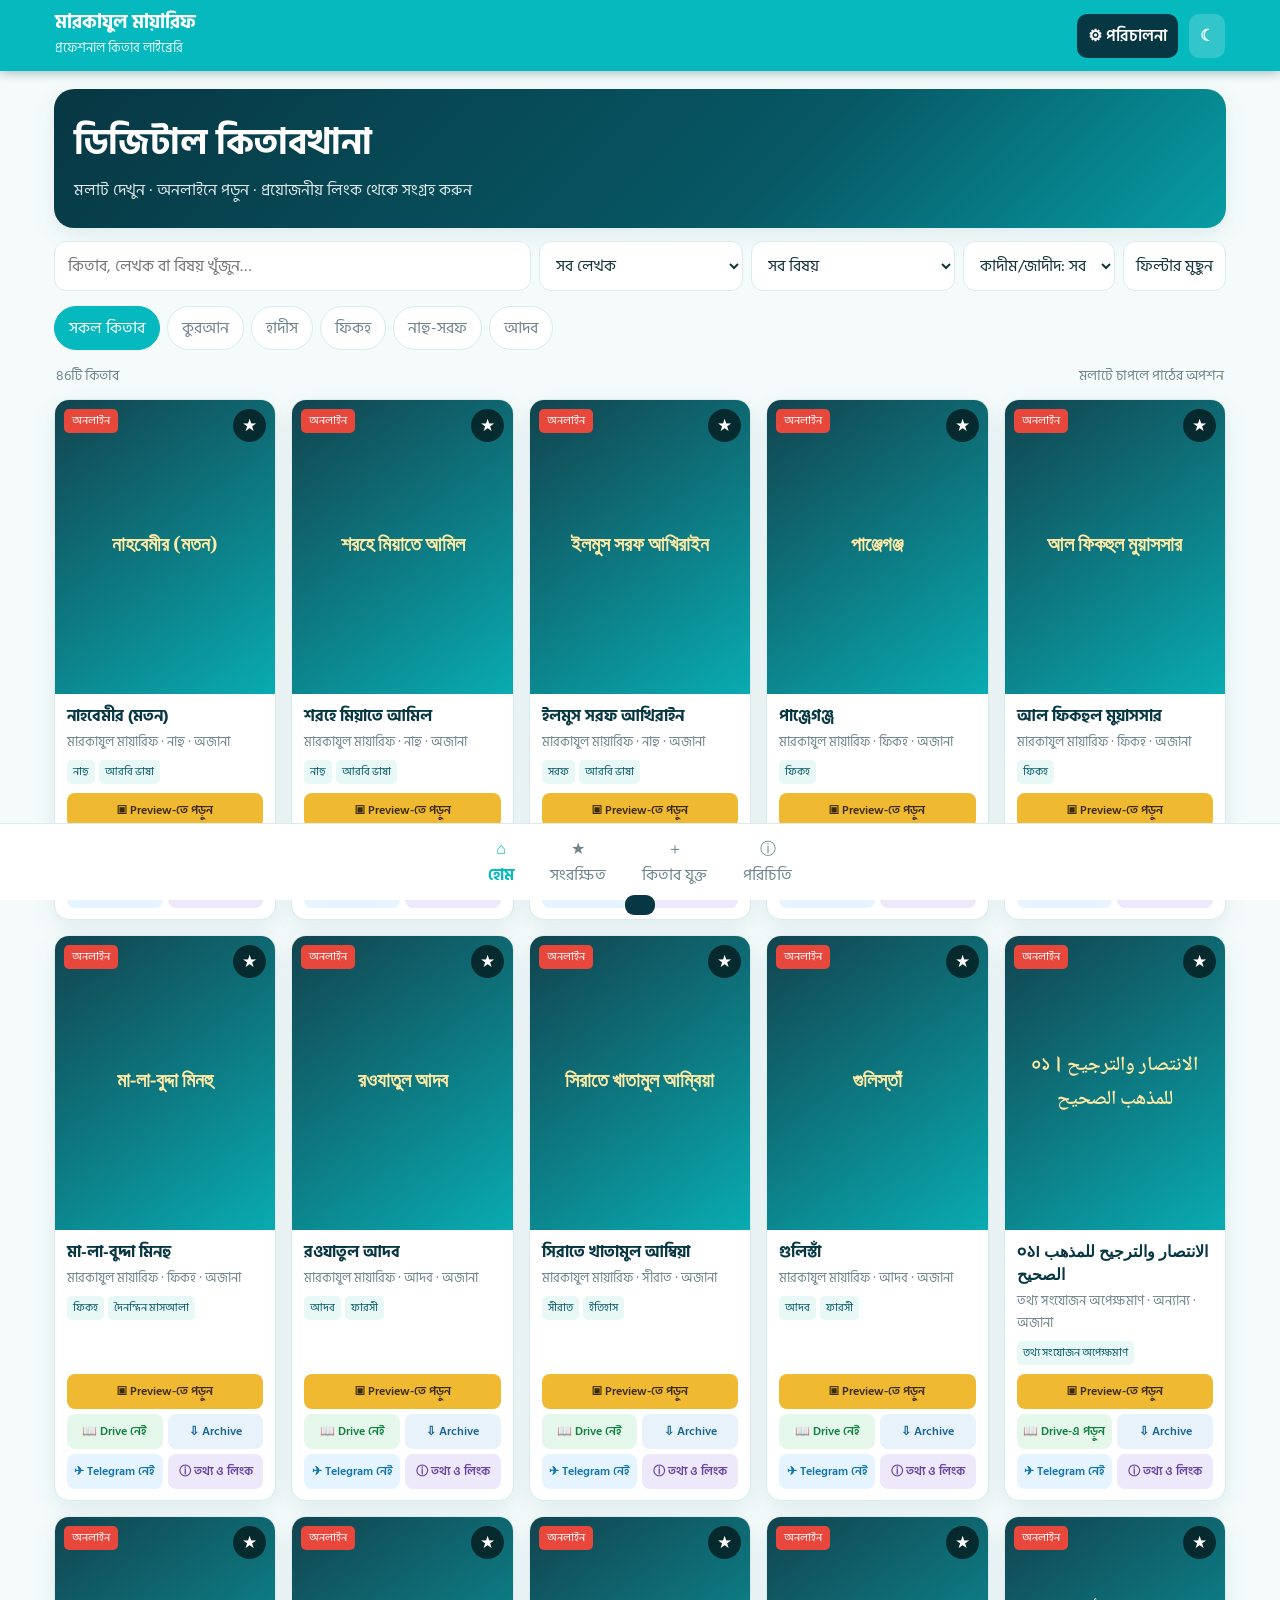
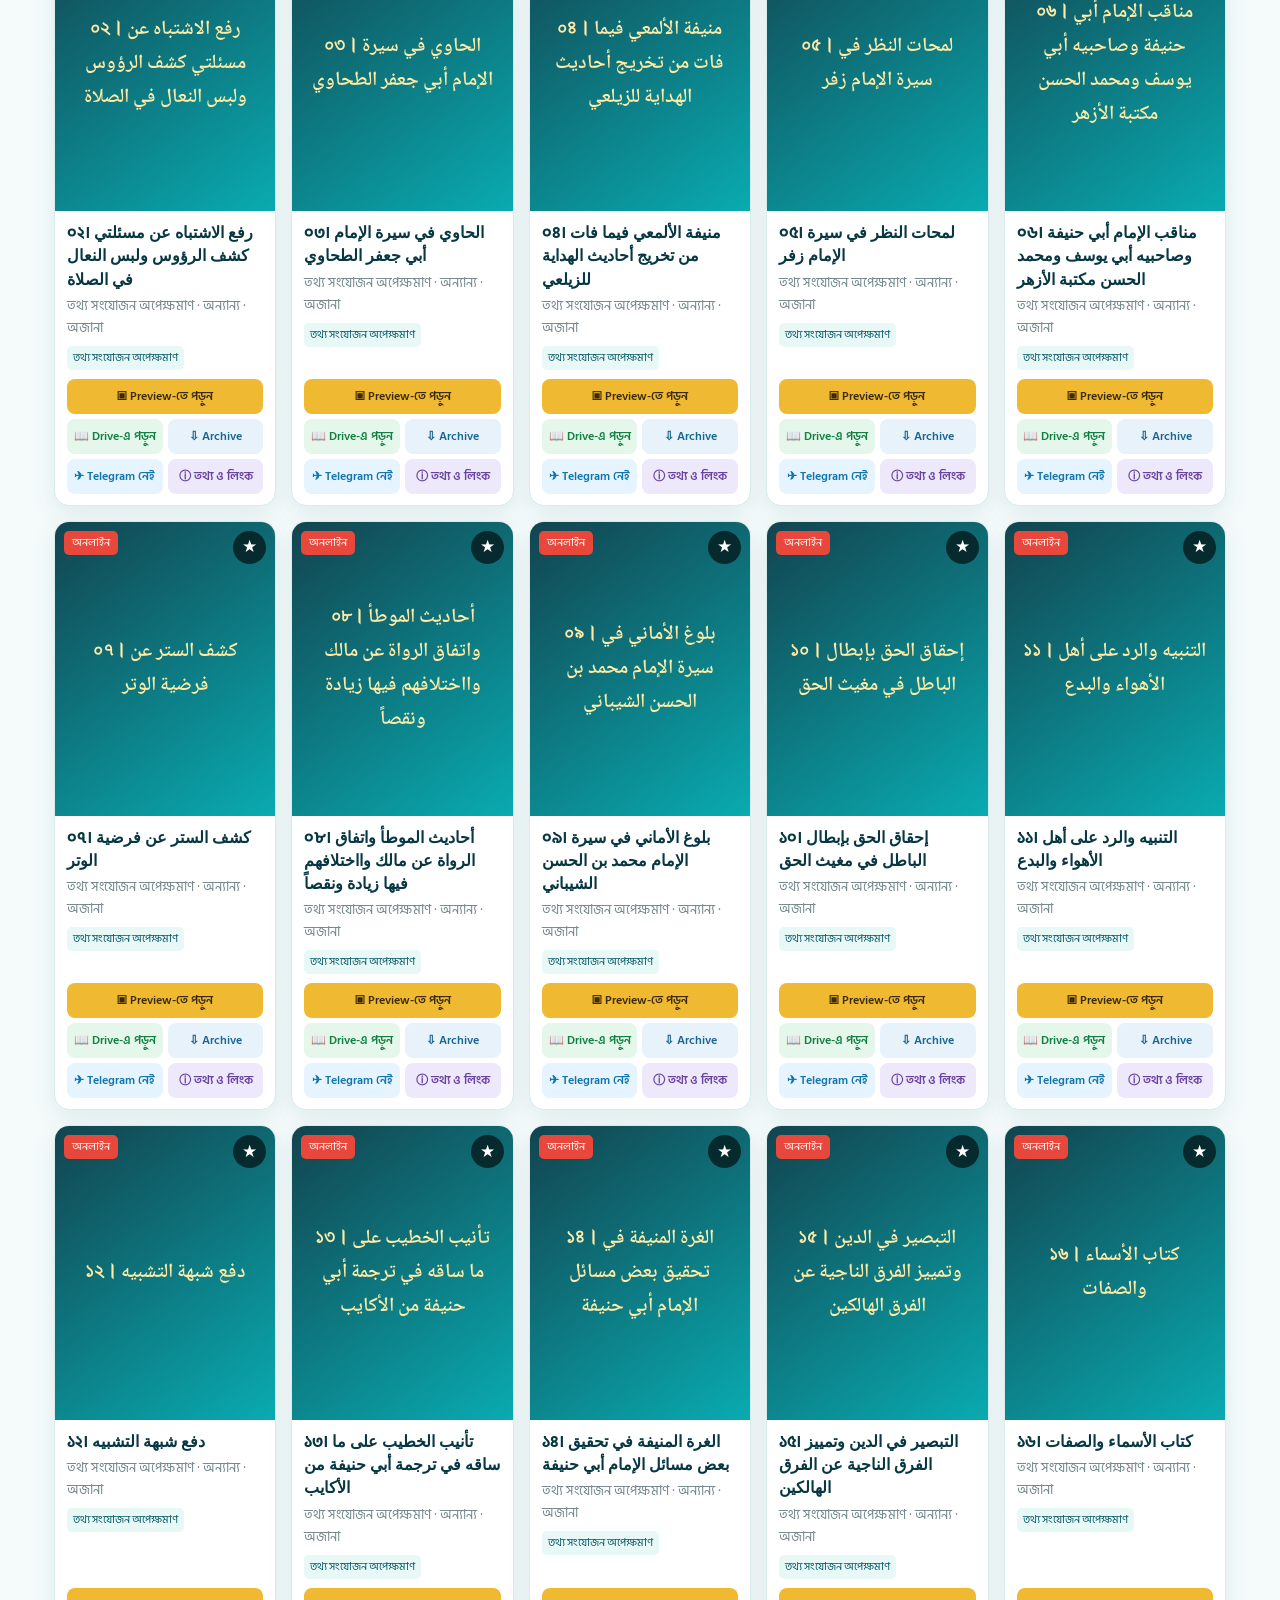
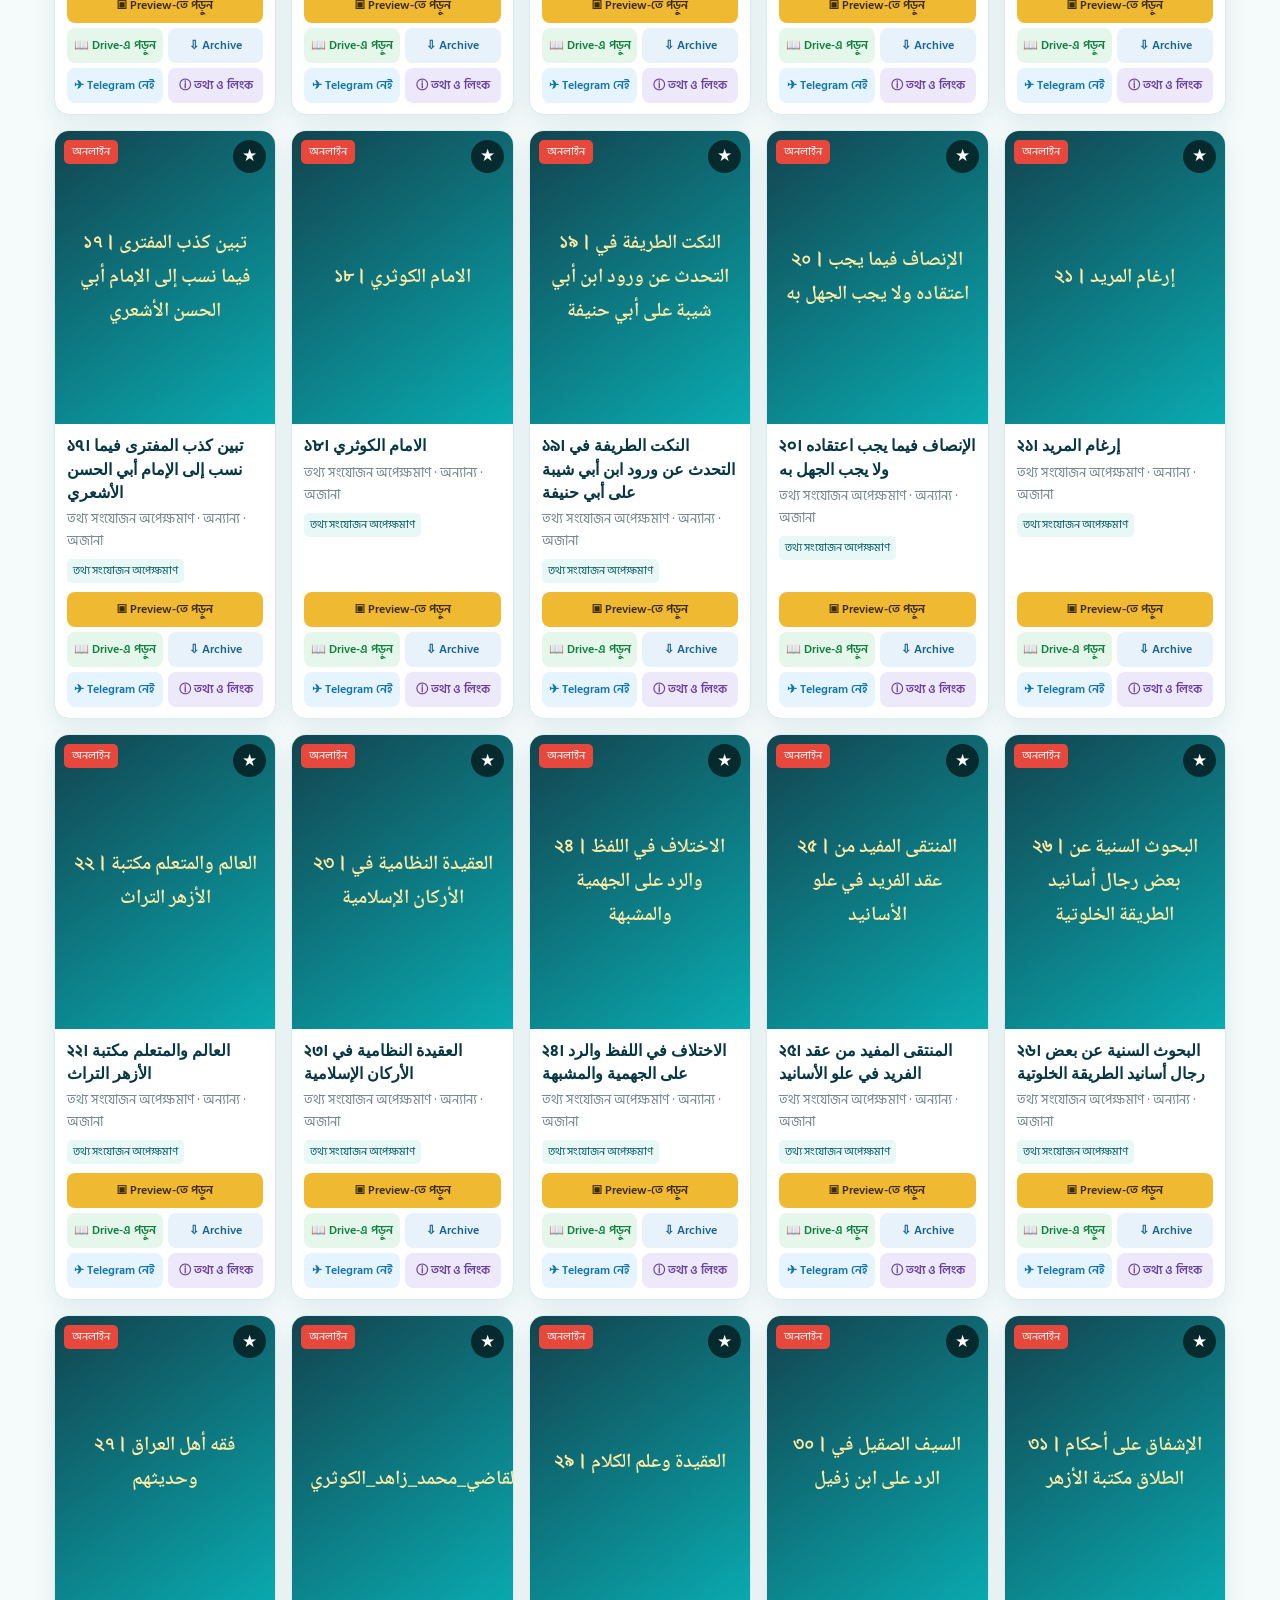
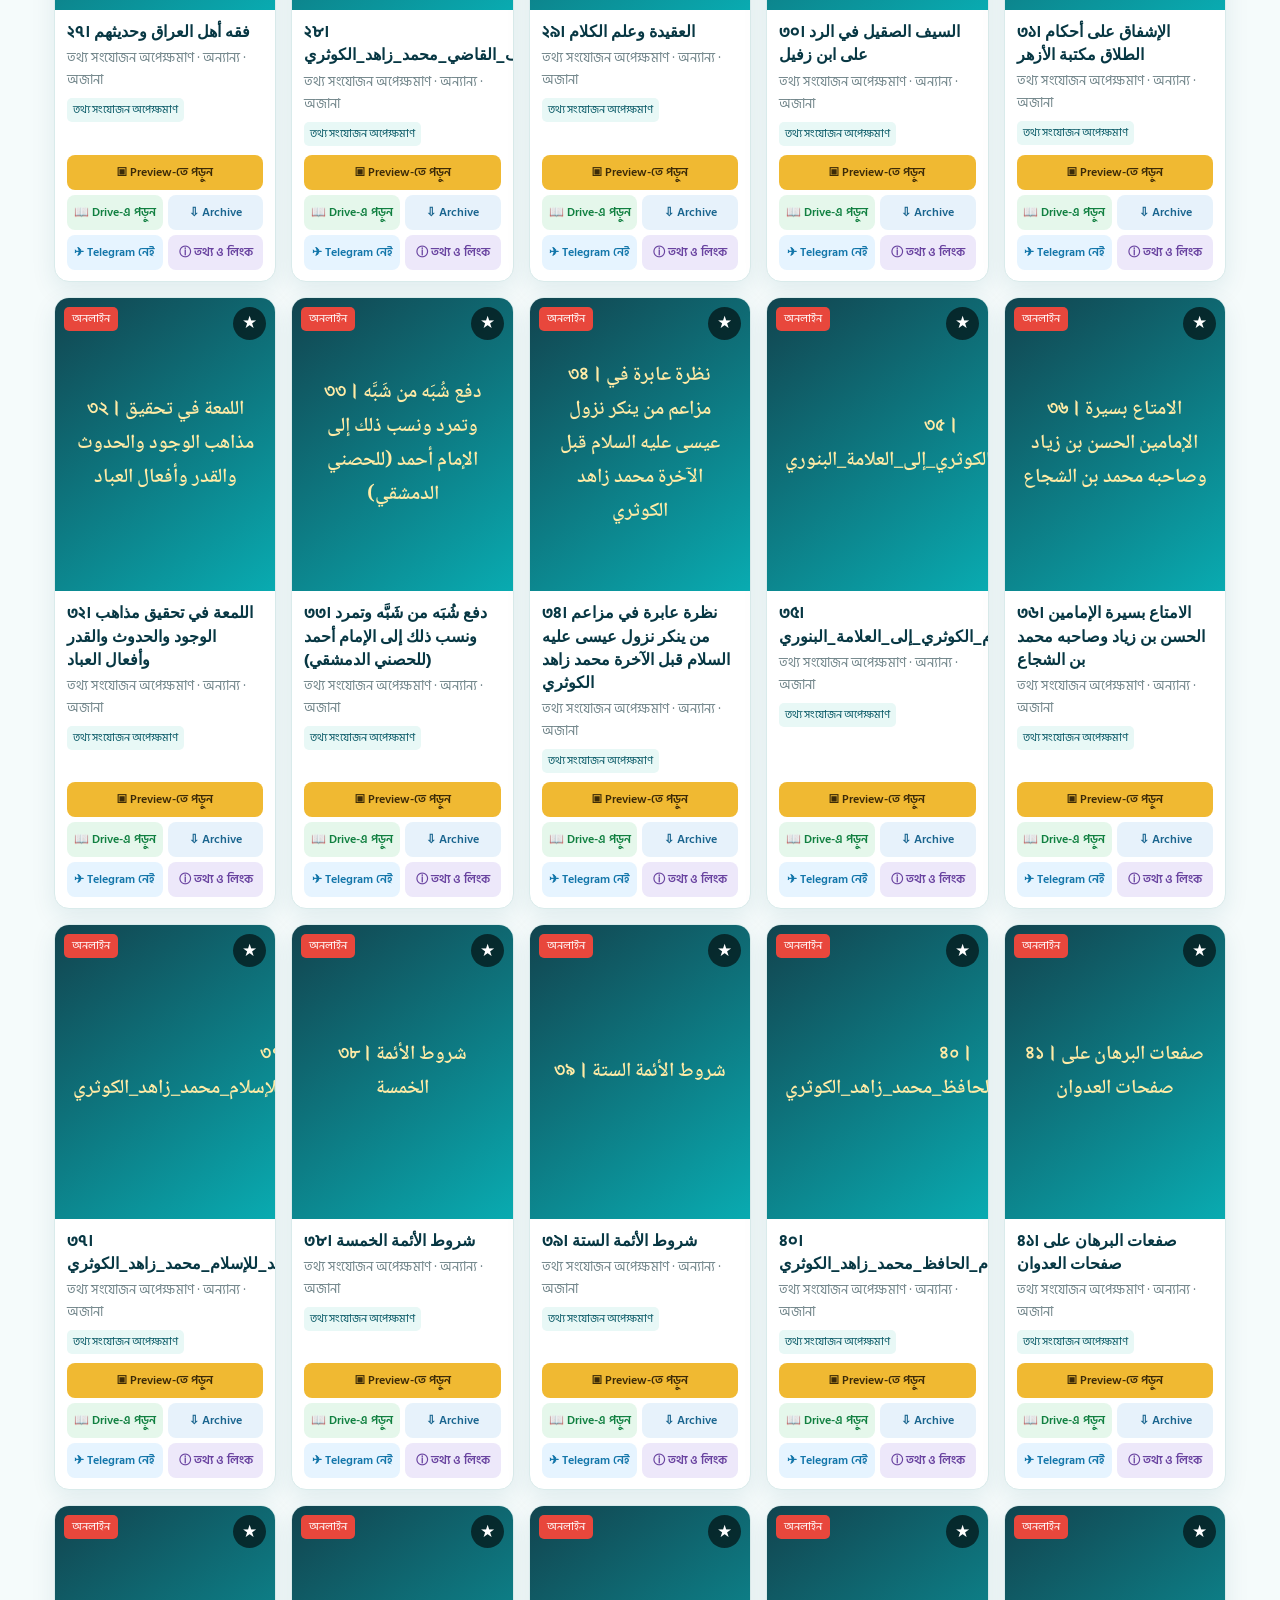
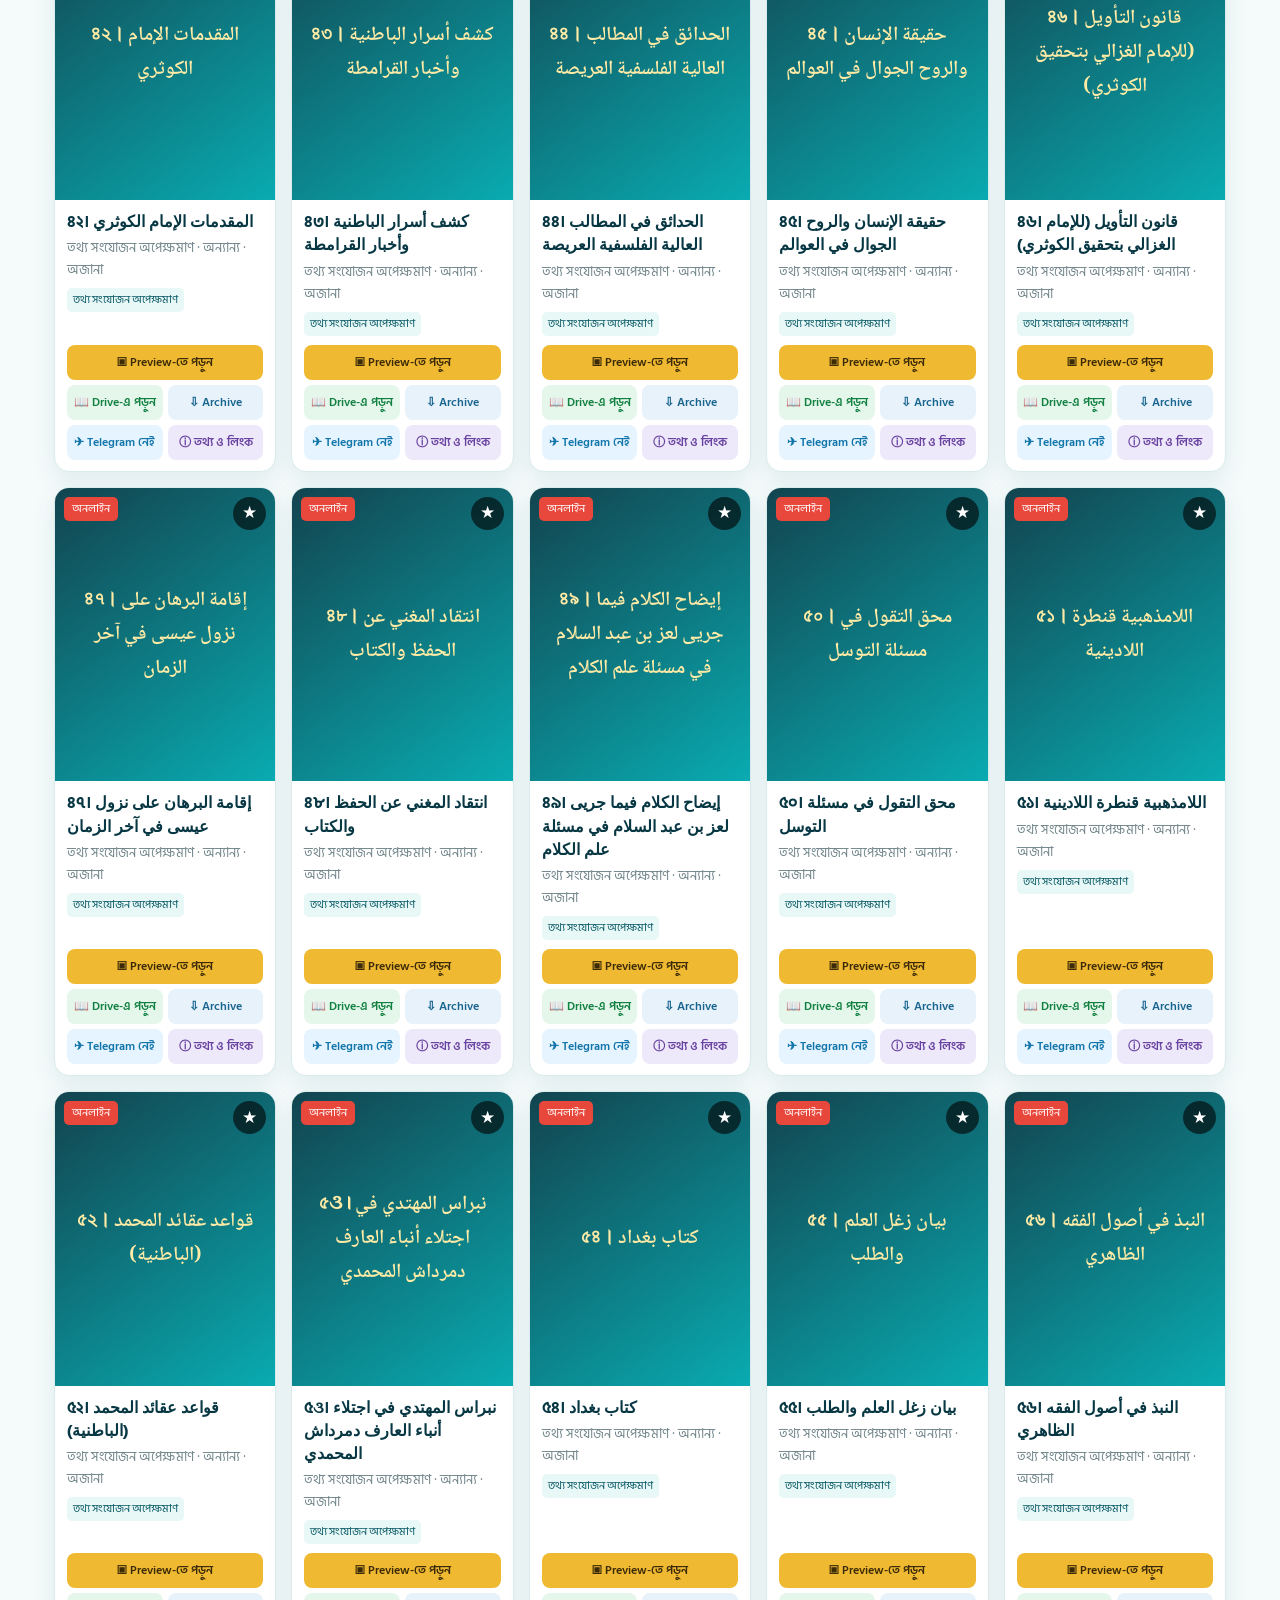
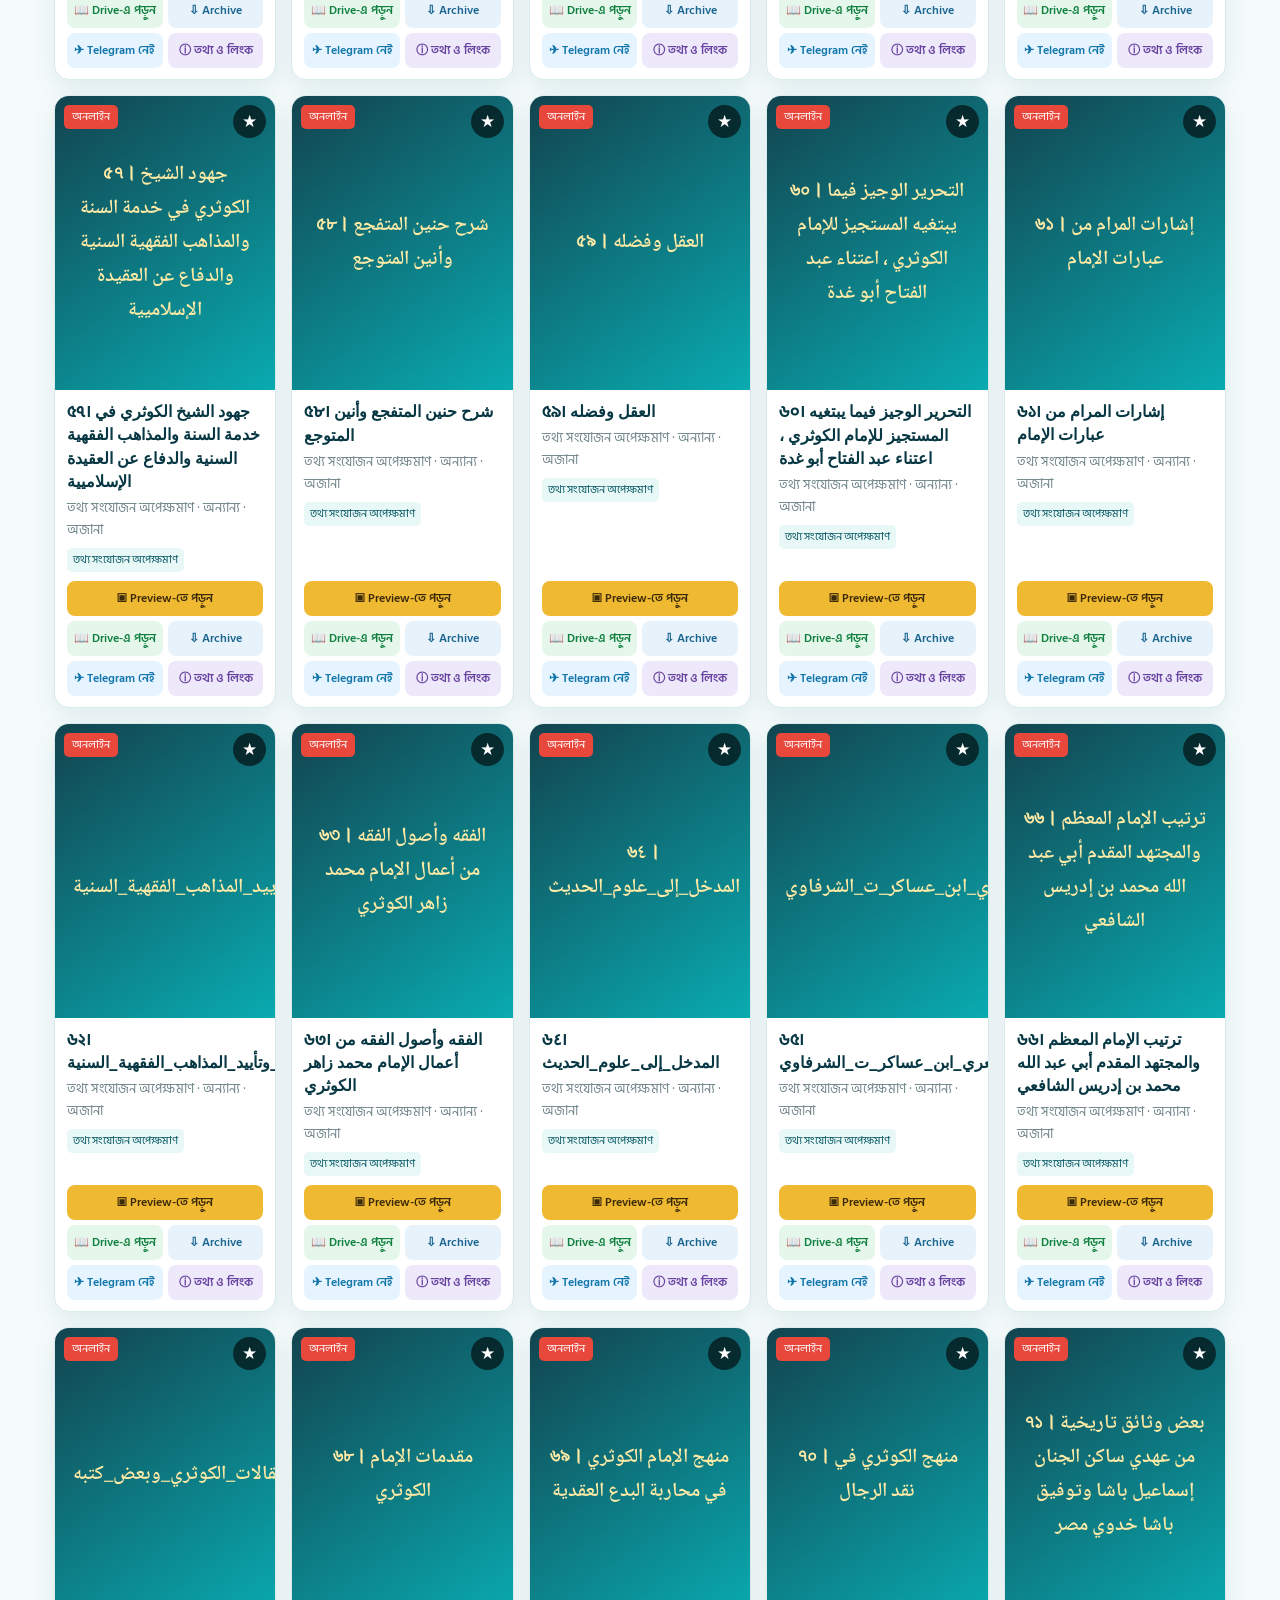
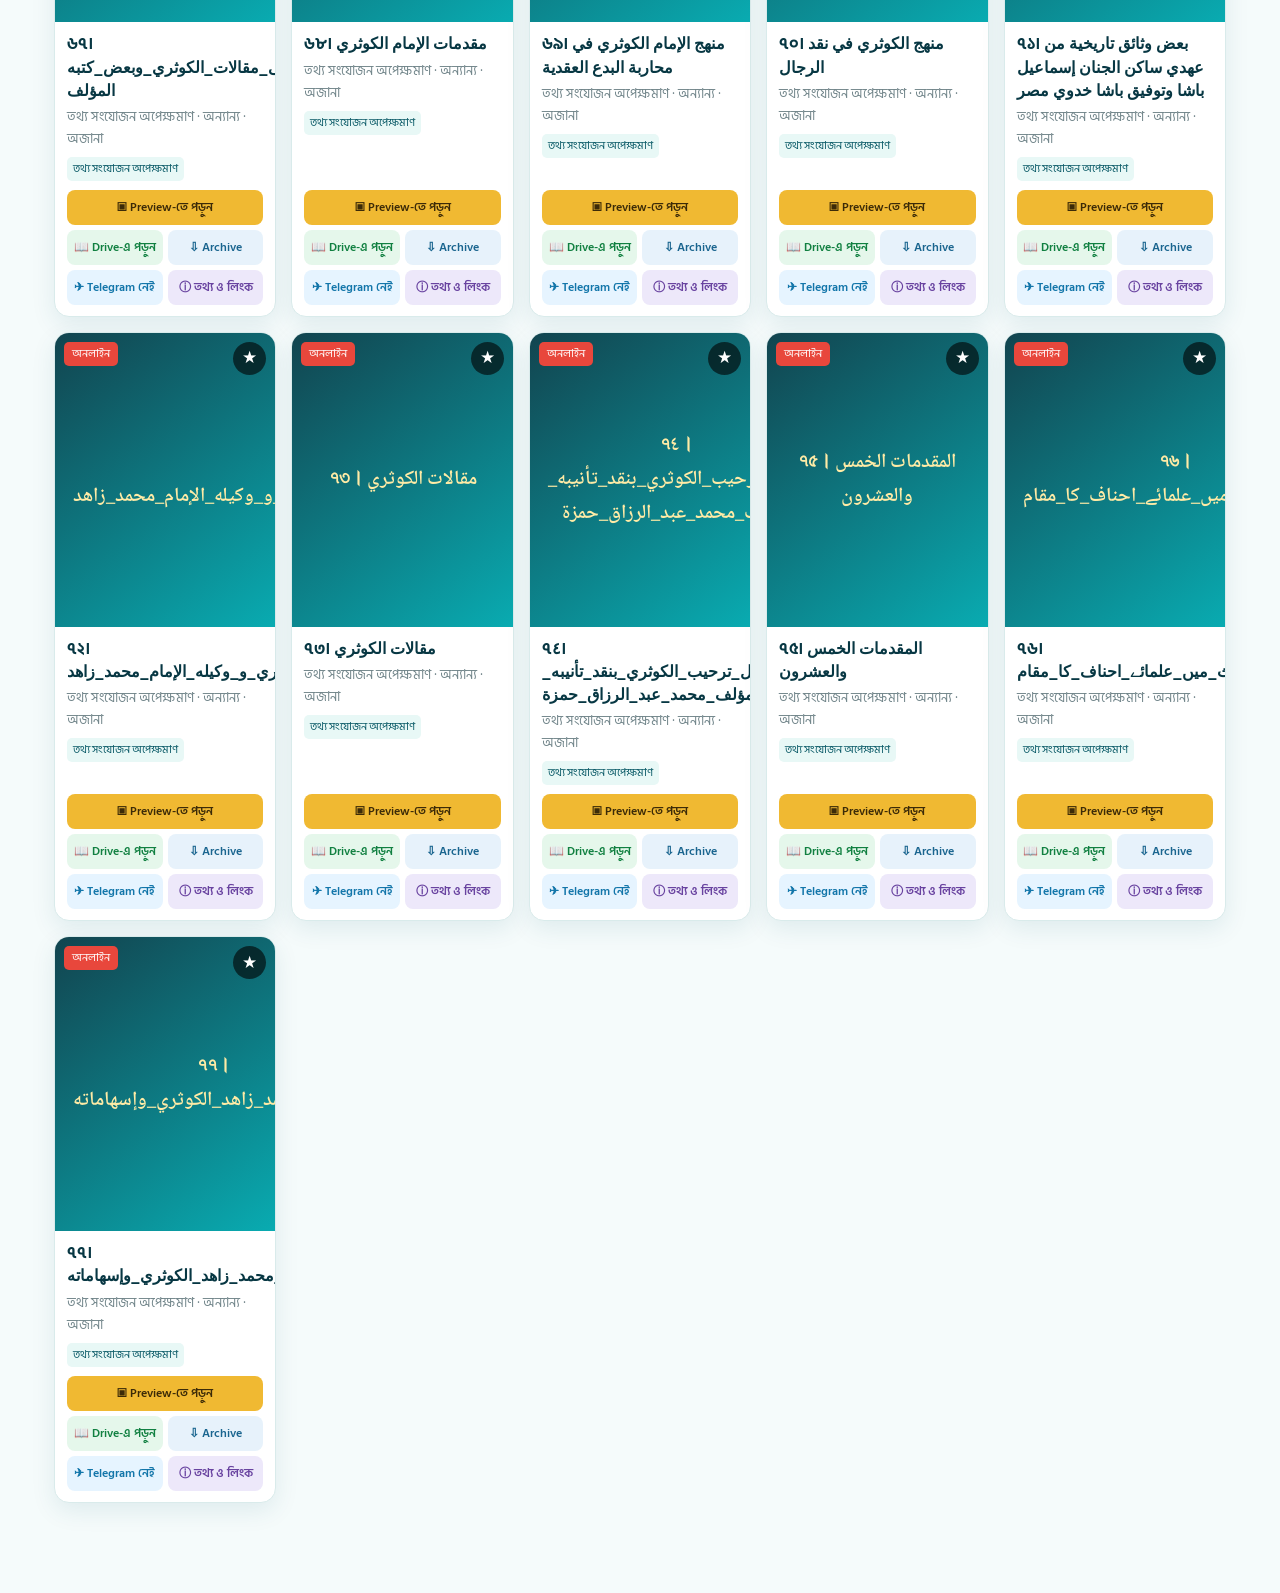
==== commit e8a6f5f5: "Update index.html" ====
--- a/index.html
+++ b/index.html
@@ -1,434 +1,34 @@
-<!DOCTYPE html>
-<html lang="bn">
+<!doctype html>
+<html lang="bn" dir="ltr">
 <head>
-    <meta charset="UTF-8">
-    <meta name="viewport" content="width=device-width, initial-scale=1.0">
-    <title>মারকাযুল মাআরিফ - কিতাবখানা</title>
-    <style>
-        :root {
-            --primary-color: #008080;
-            --accent-color: #d4af37;
-            --bg-color: #f4f6f8;
-            --card-bg: #ffffff;
-            --text-color: #333333;
-            --border-color: #dddddd;
-        }
-
-        body.dark-mode {
-            --bg-color: #1a1a2e;
-            --card-bg: #16213e;
-            --text-color: #e0e0e0;
-            --border-color: #0f3460;
-        }
-
-        body {
-            font-family: 'Segoe UI', Tahoma, Geneva, Verdana, sans-serif, 'SolaimanLipi';
-            background-color: var(--bg-color);
-            margin: 0;
-            padding: 0;
-            color: var(--text-color);
-            transition: background-color 0.3s, color 0.3s;
-        }
-
-        /* Header */
-        header {
-            background-color: var(--primary-color);
-            color: white;
-            padding: 15px 20px;
-            text-align: center;
-            box-shadow: 0 4px 6px rgba(0,0,0,0.1);
-            position: sticky;
-            top: 0;
-            z-index: 100;
-            display: flex;
-            justify-content: space-between;
-            align-items: center;
-            flex-wrap: wrap;
-            gap: 10px;
-        }
-
-        header h1 {
-            margin: 0;
-            font-size: 1.5rem;
-        }
-
-        .header-buttons {
-            display: flex;
-            gap: 8px;
-            align-items: center;
-            flex-wrap: wrap;
-        }
-
-        .btn-header {
-            border: none;
-            padding: 7px 12px;
-            border-radius: 5px;
-            font-weight: bold;
-            cursor: pointer;
-            font-size: 0.85rem;
-        }
-
-        .admin-btn { background-color: var(--accent-color); color: #000; }
-        .edit-header-btn { background-color: #e67e22; color: white; }
-        .theme-toggle-btn { background-color: #34495e; color: white; }
-
-        /* Controls / Search Area */
-        .controls-container {
-            max-width: 1200px;
-            margin: 20px auto;
-            padding: 0 15px;
-            display: flex;
-            flex-wrap: wrap;
-            gap: 10px;
-            justify-content: space-between;
-        }
-
-        .search-box, .filter-select {
-            padding: 10px;
-            border: 2px solid var(--primary-color);
-            border-radius: 5px;
-            font-size: 0.95rem;
-            background: var(--card-bg);
-            color: var(--text-color);
-        }
-
-        .search-box { flex: 2 1 220px; }
-        .filter-select { flex: 1 1 130px; cursor: pointer; }
-
-        /* Loading & Messages */
-        #loadingText {
-            text-align: center;
-            font-size: 1.1rem;
-            margin: 30px 0;
-            color: var(--primary-color);
-            font-weight: bold;
-        }
-
-        /* Book Grid */
-        .book-grid {
-            max-width: 1200px;
-            margin: 0 auto;
-            padding: 0 15px;
-            display: grid;
-            grid-template-columns: repeat(auto-fill, minmax(240px, 1fr));
-            gap: 20px;
-        }
-
-        .book-card {
-            background-color: var(--card-bg);
-            border-radius: 6px;
-            overflow: hidden;
-            box-shadow: 0 2px 6px rgba(0,0,0,0.1);
-            border: 1px solid var(--border-color);
-            display: flex;
-            flex-direction: column;
-            transition: transform 0.2s;
-            position: relative;
-        }
-
-        .book-card:hover {
-            transform: translateY(-4px);
-            box-shadow: 0 6px 12px rgba(0,0,0,0.2);
-        }
-
-        /* Embedded Archive Live Viewer Container */
-        .cover-container {
-            width: 100%;
-            height: 260px;
-            background-color: #000;
-            position: relative;
-        }
-
-        .cover-embed {
-            width: 100%;
-            height: 100%;
-            border: none;
-        }
-
-        /* Bookmark Icon */
-        .bookmark-btn {
-            position: absolute;
-            top: 10px;
-            right: 10px;
-            background: rgba(0,0,0,0.6);
-            color: white;
-            border: none;
-            border-radius: 50%;
-            width: 32px;
-            height: 32px;
-            font-size: 1rem;
-            cursor: pointer;
-            z-index: 10;
-        }
-
-        .bookmark-btn.active { color: #f1c40f; }
-
-        /* Metadata Section */
-        .book-info {
-            padding: 12px;
-            flex-grow: 1;
-            display: flex;
-            flex-direction: column;
-            justify-content: space-between;
-        }
-
-        .book-title {
-            font-size: 0.95rem;
-            font-weight: bold;
-            margin: 0 0 4px 0;
-            line-height: 1.3;
-        }
-
-        .book-author { font-size: 0.85rem; opacity: 0.8; }
-        .author-death { font-size: 0.8rem; color: #e67e22; margin-bottom: 8px; }
-
-        .btn-group {
-            display: flex;
-            flex-direction: column;
-            gap: 5px;
-            margin-top: 5px;
-        }
-
-        .btn {
-            display: block;
-            text-align: center;
-            padding: 6px;
-            border-radius: 4px;
-            text-decoration: none;
-            font-size: 0.8rem;
-            font-weight: bold;
-            color: white;
-            border: none;
-            cursor: pointer;
-        }
-
-        .btn-drive { background-color: #27ae60; }
-        .btn-archive { background-color: #2980b9; }
-        .btn-telegram { background-color: #0088cc; }
-        .btn-share { background-color: #8e44ad; }
-
-        /* Pagination */
-        .pagination-container {
-            display: flex;
-            justify-content: center;
-            gap: 5px;
-            margin: 30px 0;
-        }
-
-        .page-btn {
-            padding: 8px 14px;
-            border: 1px solid var(--primary-color);
-            background: var(--card-bg);
-            color: var(--text-color);
-            cursor: pointer;
-            border-radius: 4px;
-            font-weight: bold;
-        }
-
-        .page-btn.active {
-            background-color: var(--primary-color);
-            color: white;
-        }
-
-        /* Modal Styles */
-        .modal {
-            display: none;
-            position: fixed;
-            top: 0; left: 0; width: 100%; height: 100%;
-            background-color: rgba(0,0,0,0.7);
-            z-index: 200;
-            justify-content: center;
-            align-items: center;
-        }
-
-        .modal-content {
-            background-color: var(--card-bg);
-            color: var(--text-color);
-            padding: 20px;
-            border-radius: 8px;
-            width: 90%;
-            max-width: 500px;
-            max-height: 90vh;
-            overflow-y: auto;
-        }
-
-        .modal-header {
-            display: flex;
-            justify-content: space-between;
-            align-items: center;
-            border-bottom: 1px solid var(--border-color);
-            padding-bottom: 10px;
-            margin-bottom: 15px;
-        }
-
-        .close-btn {
-            font-size: 1.5rem;
-            cursor: pointer;
-            border: none;
-            background: none;
-            color: var(--text-color);
-        }
-
-        .form-group { margin-bottom: 10px; }
-        .form-group label { display: block; margin-bottom: 4px; font-size: 0.85rem; font-weight: bold; }
-        .form-group input, .form-group select {
-            width: 100%;
-            padding: 8px;
-            box-sizing: border-box;
-            border: 1px solid var(--border-color);
-            border-radius: 4px;
-            background: var(--bg-color);
-            color: var(--text-color);
-        }
-
-        .form-actions { display: flex; gap: 10px; margin-top: 15px; }
-        .submit-btn { background-color: var(--primary-color); color: white; border: none; padding: 10px; flex: 2; border-radius: 4px; font-weight: bold; cursor: pointer; }
-        .delete-btn-modal { background-color: #c0392b; color: white; border: none; padding: 10px; flex: 1.5; border-radius: 4px; font-weight: bold; cursor: pointer; }
-        .cancel-btn { background-color: #7f8c8d; color: white; border: none; padding: 10px; flex: 1; border-radius: 4px; font-weight: bold; cursor: pointer; }
-    </style>
-</head>
+<meta charset="utf-8"><meta name="viewport" content="width=device-width,initial-scale=1"><meta name="theme-color" content="#04b7bd"><title>মারকাযুল মায়ারিফ · কিতাবখানা</title>
+<link rel="preconnect" href="https://fonts.googleapis.com"><link rel="preconnect" href="https://fonts.gstatic.com" crossorigin><link href="https://fonts.googleapis.com/css2?family=Hind+Siliguri:wght@400;500;600;700&family=Noto+Naskh+Arabic:wght@400;600&display=swap" rel="stylesheet">
+<style>
+:root{--turq:#05b9bf;--deep:#075865;--navy:#073743;--gold:#f0b932;--bg:#f5fbfb;--card:#fff;--ink:#17343a;--muted:#71858a;--line:#d9ebeb;--soft:#e8f8f6;--shadow:0 8px 24px #07586518}body.dark{--bg:#0d2229;--card:#16343d;--ink:#effbfb;--muted:#a9c4c7;--line:#31545c;--soft:#22474d;--shadow:0 8px 24px #0005}*{box-sizing:border-box}body{margin:0;background:var(--bg);color:var(--ink);font-family:'Hind Siliguri',sans-serif}button,input,select,textarea{font:inherit}button{cursor:pointer}.top{position:sticky;top:0;z-index:20;background:var(--turq);color:#fff;box-shadow:0 2px 10px #003d4455}.topline{max-width:1200px;margin:auto;padding:11px 15px;display:flex;align-items:center;gap:11px}.brand{flex:1}.brand h1{font-size:1.2rem;line-height:1.2;margin:0}.brand small{opacity:.9}.topbtn{border:0;border-radius:10px;padding:9px 11px;background:#ffffff2e;color:#fff;font-weight:600}.admin{background:var(--navy)}.hero{max-width:1200px;margin:18px auto 12px;padding:25px 20px;color:#fff;border-radius:20px;background:linear-gradient(135deg,var(--navy),var(--deep) 62%,#079da4);box-shadow:var(--shadow)}.hero h2{margin:0;font-size:clamp(1.45rem,4vw,2.25rem)}.hero p{margin:5px 0 0;opacity:.88}.wrap{max-width:1200px;margin:auto;padding:0 14px 90px}.tools{display:flex;gap:8px;flex-wrap:wrap;margin:13px 0}.search{flex:1;min-width:220px;border:1px solid var(--line);border-radius:12px;padding:11px 13px;background:var(--card);color:var(--ink);outline:0}.select,.reset{border:1px solid var(--line);border-radius:12px;background:var(--card);color:var(--ink);padding:10px 12px}.reset{cursor:pointer}.chips{display:flex;gap:7px;overflow:auto;padding:2px 0 12px}.chip{white-space:nowrap;border:1px solid var(--line);border-radius:99px;padding:8px 14px;background:var(--card);color:var(--muted)}.chip.active,.chip:hover{background:var(--turq);color:#fff;border-color:var(--turq)}.meta{display:flex;justify-content:space-between;color:var(--muted);font-size:.86rem;margin:3px 2px 12px}.grid{display:grid;grid-template-columns:repeat(auto-fill,minmax(205px,1fr));gap:15px}.card{background:var(--card);border:1px solid var(--line);border-radius:15px;overflow:hidden;box-shadow:var(--shadow);transition:.2s;display:flex;flex-direction:column}.card:hover{transform:translateY(-3px)}.cover{aspect-ratio:3/4;background:#dfe9e8;position:relative;overflow:hidden}.cover img{width:100%;height:100%;object-fit:cover;display:block}.fallback{height:100%;display:grid;place-items:center;text-align:center;padding:18px;background:linear-gradient(145deg,#12444f,#09abb1);color:#ffeba6;font:600 1.25rem 'Noto Naskh Arabic'}.online{position:absolute;left:9px;top:9px;background:#e8473c;color:#fff;padding:3px 8px;border-radius:5px;font-size:.7rem}.star{position:absolute;right:9px;top:9px;border:0;border-radius:50%;width:33px;height:33px;background:#0009;color:#fff;font-size:17px}.star.on{color:#ffd336}.body{padding:11px 12px;display:flex;flex-direction:column;flex:1}.bookname{font-size:1rem;line-height:1.45;margin:0 0 3px;color:var(--navy)}body.dark .bookname{color:#d8ffff}.author{font-size:.82rem;color:var(--muted);margin-bottom:7px}.tags{display:flex;flex-wrap:wrap;gap:4px;margin-bottom:9px}.tag{background:var(--soft);color:var(--deep);padding:3px 6px;border-radius:5px;font-size:.69rem}.actions{margin-top:auto;display:grid;grid-template-columns:1fr 1fr;gap:5px}.btn{border:0;border-radius:8px;text-decoration:none;text-align:center;padding:8px 3px;font-size:.75rem;font-weight:600}.read{grid-column:span 2;background:var(--gold);color:#3c2b08}.drive{background:#e5f7eb;color:#118041}.archive{background:#e7f2fb;color:#1a658f}.telegram{background:#e6f4ff;color:#1376aa}.info{background:#ede8fa;color:#6943a0}.empty{display:none;text-align:center;background:var(--card);color:var(--muted);padding:32px;border:1px dashed var(--line);border-radius:14px}.bottom{position:fixed;bottom:0;left:0;right:0;background:var(--card);border-top:1px solid var(--line);z-index:15;display:flex;justify-content:center;gap:6px;padding:7px}.bottom button{border:0;background:transparent;color:var(--muted);padding:5px 15px}.bottom button.active{color:var(--turq);font-weight:700}.modal{display:none;position:fixed;inset:0;background:#002e35b8;z-index:30;align-items:center;justify-content:center;padding:13px}.modal.show{display:flex}.dialog{position:relative;width:min(720px,100%);max-height:94vh;overflow:auto;background:var(--card);color:var(--ink);border-radius:17px;padding:20px}.dialog h2{margin:0 0 13px;color:var(--deep)}.close{position:absolute;right:13px;top:11px;border:0;border-radius:50%;width:32px;height:32px;background:var(--bg);color:var(--ink);font-size:20px}.form{display:grid;grid-template-columns:1fr 1fr;gap:10px}.field{display:flex;flex-direction:column;gap:4px}.full{grid-column:span 2}.field label{font-size:.8rem;font-weight:600}.field input,.field textarea,.field select{border:1px solid var(--line);border-radius:8px;padding:9px;background:var(--bg);color:var(--ink)}.field textarea{min-height:65px}.submit{grid-column:span 2;border:0;border-radius:9px;padding:11px;background:var(--deep);color:#fff;font-weight:700}.notice{font-size:.78rem;background:#fff8dc;color:#765b12;padding:9px;border-radius:8px;margin-bottom:12px}.reader{width:min(1100px,100%);height:92vh;padding:0;overflow:hidden}.reader iframe{width:100%;height:100%;border:0}.detail-cover{width:150px;aspect-ratio:3/4;object-fit:cover;float:left;margin:0 15px 8px 0;border-radius:8px}.toast{position:fixed;z-index:50;bottom:65px;left:50%;transform:translate(-50%,80px);background:var(--navy);color:#fff;border-radius:9px;padding:10px 15px;transition:.25s}.toast.show{transform:translate(-50%,0)}@media(max-width:600px){.topline{padding:10px 9px}.brand h1{font-size:1.02rem}.topbtn{padding:8px;font-size:.72rem}.wrap{padding:0 8px 84px}.hero{margin:11px 0;padding:20px 16px}.grid{grid-template-columns:repeat(2,minmax(0,1fr));gap:9px}.body{padding:8px}.bookname{font-size:.88rem}.btn{font-size:.67rem;padding:7px 2px}.form{grid-template-columns:1fr}.full,.submit{grid-column:span 1}.bottom button{padding:5px 10px;font-size:.75rem}}
+</style></head>
 <body>
-
-    <header>
-        <h1>মারকাযুল মাআরিফ - কিতাবখানা</h1>
-        <div class="header-buttons">
-            <button class="btn-header theme-toggle-btn" onclick="toggleDarkMode()">🌙 ডার্ক মোড</button>
-            <button class="btn-header admin-btn" onclick="openAdminModal()">+ কিতাব যুক্ত করুন</button>
-            <button class="btn-header edit-header-btn" onclick="openSelectEditModal()">✏ তথ্য এডিট</button>
-            <button class="btn-header" style="background:#16a085; color:white;" onclick="exportData()">💾 ডাটা ব্যাকআপ</button>
-        </div>
-    </header>
-
-    <!-- Filter & Search Controls -->
-    <div class="controls-container">
-        <input type="text" id="searchInput" class="search-box" placeholder="কিতাব বা লেখকের নাম খুঁজুন..." onkeyup="filterBooks()">
-        
-        <select id="authorFilter" class="filter-select" onchange="filterBooks()">
-            <option value="">সকল লেখক</option>
-        </select>
-
-        <select id="yearFilter" class="filter-select" onchange="filterBooks()">
-            <option value="">সকল সাল / যুগ</option>
-        </select>
-
-        <select id="tagFilter" class="filter-select" onchange="filterBooks()">
-            <option value="">সকল বিষয় (ট্যাগ)</option>
-        </select>
-
-        <select id="bookmarkFilter" class="filter-select" onchange="filterBooks()">
-            <option value="all">সকল কিতাব</option>
-            <option value="saved">পছন্দের কিতাবসমূহ (Saved)</option>
-        </select>
-    </div>
-
-    <!-- Loading Text -->
-    <div id="loadingText">গুগল শিট থেকে কিতাব লোড হচ্ছে...</div>
-
-    <!-- Books Grid -->
-    <div class="book-grid" id="bookGrid"></div>
-
-    <!-- Pagination Container -->
-    <div class="pagination-container" id="pagination"></div>
-
-    <!-- Select Book To Edit Modal -->
-    <div id="selectEditModal" class="modal">
-        <div class="modal-content">
-            <div class="modal-header">
-                <h3>এডিট করার জন্য কিতাব নির্বাচন করুন</h3>
-                <button class="close-btn" onclick="closeSelectEditModal()">&times;</button>
-            </div>
-            <div class="form-group">
-                <label>কিতাব সিলেক্ট করুন:</label>
-                <select id="bookToEditSelect">
-                    <option value="">-- একটি কিতাব বাছুন --</option>
-                </select>
-            </div>
-            <div class="form-actions">
-                <button type="button" class="submit-btn" onclick="loadSelectedBookForEdit()">এডিট ফর্ম খুলুন</button>
-                <button type="button" class="cancel-btn" onclick="closeSelectEditModal()">বাতিল</button>
-            </div>
-        </div>
-    </div>
-
-    <!-- Add/Edit Book Form Modal -->
-    <div id="adminModal" class="modal">
-        <div class="modal-content">
-            <div class="modal-header">
-                <h3 id="modalTitle">কিতাবের তথ্য ফর্ম</h3>
-                <button class="close-btn" onclick="closeAdminModal()">&times;</button>
-            </div>
-            <form id="addBookForm" onsubmit="saveBook(event)">
-                <input type="hidden" id="editBookId">
-                
-                <div class="form-group">
-                    <label>অ্যাডমিন পাসওয়ার্ড:</label>
-                    <input type="password" id="adminPassword" placeholder="পাসওয়ার্ড দিন" required>
-                </div>
-                <div class="form-group">
-                    <label>কিতাবের নাম:</label>
-                    <input type="text" id="bookTitle" required>
-                </div>
-                <div class="form-group">
-                    <label>লেখকের নাম:</label>
-                    <input type="text" id="bookAuthor" required>
-                </div>
-                <div class="form-group">
-                    <label>মৃত্যু সাল / সন:</label>
-                    <input type="text" id="authorDeath" placeholder="যেমন: ৯১১ হিজরি" required>
-                </div>
-                <div class="form-group">
-                    <label>কভার ছবির লিংক (Image URL):</label>
-                    <input type="url" id="coverUrl" placeholder="https://archive.org/services/img/..." required>
-                </div>
-                <div class="form-group">
-                    <label>বিষয় / ট্যাগ (কমা দিয়ে আলাদা করুন):</label>
-                    <input type="text" id="bookTags" placeholder="ফিকহ, উসুল, হাদিস">
-                </div>
-                <div class="form-group">
-                    <label>আর্কাইভ প্রিভিউ লিংক (Embed URL):</label>
-                    <input type="url" id="archiveEmbedUrl" placeholder="https://archive.org/embed/..." required>
-                </div>
-                <div class="form-group">
-                    <label>গুগল ড্রাইভ লিংক:</label>
-                    <input type="url" id="driveUrl" placeholder="https://drive.google.com/...">
-                </div>
-                <div class="form-group">
-                    <label>আর্কাইভ ডাউনলোড লিংক:</label>
-                    <input type="url" id="archiveUrl" placeholder="https://archive.org/details/...">
-                </div>
-                <div class="form-group">
-                    <label>টেলিগ্রাম লিংক:</label>
-                    <input type="url" id="telegramUrl" placeholder="https://t.me/...">
-                </div>
-                
-                <div class="form-actions">
-                    <button type="submit" class="submit-btn" id="submitBtn">সংরক্ষণ করুন</button>
-                    <button type="button" id="deleteCurrentBookBtn" class="delete-btn-modal" style="display:none;" onclick="deleteBookFromEditForm()">ডিলিট করুন</button>
-                    <button type="button" class="cancel-btn" onclick="closeAdminModal()">বাতিল</button>
-                </div>
-            </form>
-        </div>
-    </div>
-
-    <script>
-/* নতুন Google Apps Script Web App URL এখানে বসাবেন। পুরোনো URL বর্তমানে 404 দিচ্ছে। */
-const SCRIPT_URL='https://script.google.com/macros/s/AKfycby4Y-tcmJotmQEL-CpLd6RdlZNZ3XCa_m9nY7jeaGKzQNzKxDjADDRoy5PuHNj03k8O/exec';
-const ADMIN_PASSWORD='123';const ITEMS_PER_PAGE=12;let currentPage=1,books=[],filteredBooks=[],bookmarks=JSON.parse(localStorage.getItem('markaz_bookmarks')||'[]');
-const $=id=>document.getElementById(id);const esc=x=>String(x??'').replace(/[&<>"']/g,m=>({'&':'&amp;','<':'&lt;','>':'&gt;','"':'&quot;',"'":'&#39;'}[m]));
-const normalize=b=>({id:String(b.id??b.ID??Date.now()+Math.random()),title:String(b.title??b.name??''),author:String(b.author??''),death:String(b.death??b.authorDeath??''),cover:String(b.cover??''),tags:Array.isArray(b.tags)?b.tags:String(b.tags??'').split(',').map(x=>x.trim()).filter(Boolean),archiveEmbed:String(b.archiveEmbed??b.archive_embed??b.preview??''),drive:String(b.drive??''),archive:String(b.archive??''),telegram:String(b.telegram??'')});
-function showStatus(t,error=false){let el=$('statusText');if(!el){el=document.createElement('div');el.id='statusText';el.style.cssText='text-align:center;margin:10px 15px;color:#16805b;font-size:.9rem';$('loadingText').after(el)}el.textContent=t;el.style.color=error?'#c0392b':'#16805b'}
-async function fetchBooks(){ $('loadingText').style.display='block';showStatus(''); if(!SCRIPT_URL.startsWith('http')){books=JSON.parse(localStorage.getItem('markaz_local_books')||'[]').map(normalize);$('loadingText').style.display='none';showStatus('Google Apps Script URL বসানো হয়নি; স্থানীয় ডাটা দেখানো হচ্ছে।',true);afterLoad();return} try{let r=await fetch(SCRIPT_URL,{cache:'no-store'});if(!r.ok)throw new Error('HTTP '+r.status);let text=await r.text(),data=JSON.parse(text);let arr=Array.isArray(data)?data:(data.books||data.data||data.items||[]);if(!Array.isArray(arr))throw new Error('অচেনা JSON format');books=arr.map(normalize);localStorage.setItem('markaz_local_books',JSON.stringify(books));$('loadingText').style.display='none';showStatus(`${books.length}টি কিতাব লোড হয়েছে।`);afterLoad()}catch(e){console.error(e);$('loadingText').style.display='none';books=JSON.parse(localStorage.getItem('markaz_local_books')||'[]').map(normalize);showStatus('Google Sheet লোড হয়নি। Apps Script Web App URL/Deploy পরীক্ষা করুন।',true);afterLoad()}}
-function afterLoad(){populateFilters();filterBooks()}
-function populateFilters(){let a=[...new Set(books.map(b=>b.author).filter(Boolean))].sort(),y=[...new Set(books.map(b=>b.death).filter(Boolean))].sort(),t=[...new Set(books.flatMap(b=>b.tags))].sort();$('authorFilter').innerHTML='<option value="">সকল লেখক</option>'+a.map(x=>`<option value="${esc(x)}">${esc(x)}</option>`).join('');$('yearFilter').innerHTML='<option value="">সকল সাল / যুগ</option>'+y.map(x=>`<option value="${esc(x)}">${esc(x)}</option>`).join('');$('tagFilter').innerHTML='<option value="">সকল বিষয় (ট্যাগ)</option>'+t.map(x=>`<option value="${esc(x)}">${esc(x)}</option>`).join('')}
-function filterBooks(){let q=$('searchInput').value.trim().toLowerCase(),a=$('authorFilter').value,y=$('yearFilter').value,t=$('tagFilter').value,s=$('bookmarkFilter').value;filteredBooks=books.filter(b=>(!q||[b.title,b.author,b.death,...b.tags].join(' ').toLowerCase().includes(q))&&(!a||b.author===a)&&(!y||b.death===y)&&(!t||b.tags.includes(t))&&(s!=='saved'||bookmarks.includes(String(b.id))));currentPage=Math.min(currentPage,Math.max(1,Math.ceil(filteredBooks.length/ITEMS_PER_PAGE)));renderBooks()}
-function renderBooks(){let grid=$('bookGrid');let start=(currentPage-1)*ITEMS_PER_PAGE,arr=filteredBooks.slice(start,start+ITEMS_PER_PAGE);grid.innerHTML=arr.length?arr.map(b=>{let saved=bookmarks.includes(String(b.id));let cover=b.cover?`<img class="cover-image" src="${esc(b.cover)}" alt="${esc(b.title)}" onerror="this.outerHTML='<iframe class=cover-embed src=\"${esc(b.archiveEmbed)}\"></iframe>'">`:`<iframe class="cover-embed" src="${esc(b.archiveEmbed)}" loading="lazy"></iframe>`;return `<article class="book-card"><button class="bookmark-btn ${saved?'active':''}" onclick="toggleBookmark('${esc(b.id)}')">★</button><div class="cover-container">${cover}</div><div class="book-info"><div><h3 class="book-title">${esc(b.title)}</h3><div class="book-author">লেখক: ${esc(b.author)}</div><div class="author-death">মৃত্যু: ${esc(b.death||'অজানা')}</div><div class="book-tags">${b.tags.map(x=>`<span class="tag">${esc(x)}</span>`).join('')}</div></div><div class="btn-group">${b.drive?`<a href="${esc(b.drive)}" target="_blank" class="btn btn-drive">📖 Google Drive</a>`:''}${b.archive?`<a href="${esc(b.archive)}" target="_blank" class="btn btn-archive">🏛 Archive Download</a>`:''}${b.telegram?`<a href="${esc(b.telegram)}" target="_blank" class="btn btn-telegram">✈ Telegram</a>`:''}<button class="btn btn-share" onclick="shareBook(${JSON.stringify(b.title)},${JSON.stringify(b.drive||b.archive||b.archiveEmbed)})">🔗 শেয়ার করুন</button></div></div></article>`}).join(''):'<p class="empty">কোনো কিতাব পাওয়া যায়নি।</p>';renderPagination()}
-function renderPagination(){let p=Math.ceil(filteredBooks.length/ITEMS_PER_PAGE),c=$('pagination');c.innerHTML='';for(let i=1;i<=p;i++){let b=document.createElement('button');b.className='page-btn '+(i===currentPage?'active':'');b.textContent=i;b.onclick=()=>{currentPage=i;renderBooks();scrollTo({top:0,behavior:'smooth'})};c.appendChild(b)}}
-function toggleBookmark(id){id=String(id);bookmarks=bookmarks.includes(id)?bookmarks.filter(x=>x!==id):[...bookmarks,id];localStorage.setItem('markaz_bookmarks',JSON.stringify(bookmarks));filterBooks()}function shareBook(title,url){if(!url)return alert('এই কিতাবের লিংক নেই');if(navigator.share)navigator.share({title,url}).catch(()=>{});else navigator.clipboard?.writeText(url).then(()=>alert('লিংক কপি করা হয়েছে!'))}function toggleDarkMode(){document.body.classList.toggle('dark-mode');localStorage.setItem('markaz_dark',document.body.classList.contains('dark-mode')?'1':'0')}function exportData(){let a=document.createElement('a');a.href='data:application/json;charset=utf-8,'+encodeURIComponent(JSON.stringify(books,null,2));a.download='markaz_books.json';a.click()}
-function openAdminModal(){ $('modalTitle').textContent='নতুন কিতাব যুক্ত করুন';$('editBookId').value='';$('addBookForm').reset();$('deleteCurrentBookBtn').style.display='none';$('adminModal').style.display='flex'}function closeAdminModal(){$('adminModal').style.display='none'}function openSelectEditModal(){let s=$('bookToEditSelect');s.innerHTML='<option value="">-- একটি কিতাব বাছুন --</option>'+books.map(b=>`<option value="${esc(b.id)}">${esc(b.title)} (${esc(b.author)})</option>`).join('');$('selectEditModal').style.display='flex'}function closeSelectEditModal(){$('selectEditModal').style.display='none'}function loadSelectedBookForEdit(){let b=books.find(x=>x.id===$('bookToEditSelect').value);if(!b)return alert('একটি কিতাব সিলেক্ট করুন!');closeSelectEditModal();$('modalTitle').textContent='কিতাবের তথ্য এডিট করুন';$('editBookId').value=b.id;$('bookTitle').value=b.title;$('bookAuthor').value=b.author;$('authorDeath').value=b.death;$('coverUrl').value=b.cover;$('bookTags').value=b.tags.join(', ');$('archiveEmbedUrl').value=b.archiveEmbed;$('driveUrl').value=b.drive;$('archiveUrl').value=b.archive;$('telegramUrl').value=b.telegram;$('deleteCurrentBookBtn').style.display='block';$('adminModal').style.display='flex'}
-async function apiWrite(action,payload){if(!SCRIPT_URL.startsWith('http')){let local=books.findIndex(b=>b.id===payload.id);if(action==='delete'&&local>=0)books.splice(local,1);else if(local>=0)books[local]=normalize(payload);else books.unshift(normalize(payload));localStorage.setItem('markaz_local_books',JSON.stringify(books));return true}let r=await fetch(SCRIPT_URL,{method:'POST',headers:{'Content-Type':'text/plain;charset=utf-8'},body:JSON.stringify({action,...payload})});let text=await r.text();let out=JSON.parse(text);if(!out.ok)throw new Error(out.error||'ব্যর্থ');return true}
-async function saveBook(e){e.preventDefault();if($('adminPassword').value!==ADMIN_PASSWORD)return alert('ভুল পাসওয়ার্ড!');let data={id:$('editBookId').value||Date.now(),title:$('bookTitle').value.trim(),author:$('bookAuthor').value.trim(),death:$('authorDeath').value.trim(),cover:$('coverUrl').value.trim(),tags:$('bookTags').value.split(',').map(x=>x.trim()).filter(Boolean),archiveEmbed:$('archiveEmbedUrl').value.trim(),drive:$('driveUrl').value.trim(),archive:$('archiveUrl').value.trim(),telegram:$('telegramUrl').value.trim()};$('submitBtn').disabled=true;try{await apiWrite(data.id&&$('editBookId').value?'update':'add',{...data,password:$('adminPassword').value});books=books.filter(b=>String(b.id)!==String(data.id));if(data.id)books.unshift(normalize(data));localStorage.setItem('markaz_local_books',JSON.stringify(books));closeAdminModal();afterLoad();alert('আলহামদুলিল্লাহ! সফলভাবে সংরক্ষিত হয়েছে।')}catch(e){alert('সংরক্ষণ হয়নি: '+e.message)}finally{$('submitBtn').disabled=false}}
-async function deleteBookFromEditForm(){if($('adminPassword').value!==ADMIN_PASSWORD)return alert('ভুল পাসওয়ার্ড!');let id=$('editBookId').value;if(!confirm('এই কিতাবটি ডিলিট করবেন?'))return;try{await apiWrite('delete',{id,password:$('adminPassword').value});books=books.filter(b=>String(b.id)!==String(id));localStorage.setItem('markaz_local_books',JSON.stringify(books));closeAdminModal();afterLoad();alert('কিতাব ডিলিট হয়েছে')}catch(e){alert('ডিলিট হয়নি: '+e.message)}}
-if(localStorage.getItem('markaz_dark')==='1')document.body.classList.add('dark-mode');fetchBooks();
-</script>
-</body>
-</html>
+<header class="top"><div class="topline"><div class="brand"><h1>মারকাযুল মায়ারিফ</h1><small>প্রফেশনাল কিতাব লাইব্রেরি</small></div><button class="topbtn admin" id="adminBtn">⚙ পরিচালনা</button><button class="topbtn" id="themeBtn">☾</button></div></header>
+<main class="wrap"><section class="hero"><h2>ডিজিটাল কিতাবখানা</h2><p>মলাট দেখুন · অনলাইনে পড়ুন · প্রয়োজনীয় লিংক থেকে সংগ্রহ করুন</p></section><div class="tools"><input id="search" class="search" placeholder="কিতাব, লেখক বা বিষয় খুঁজুন…"><select id="author" class="select"><option value="">সব লেখক</option></select><select id="tag" class="select"><option value="">সব বিষয়</option></select><select id="era" class="select"><option value="">কাদীম/জাদীদ: সব</option><option value="কাদীম">কাদীম</option><option value="জাদীদ">জাদীদ</option><option value="অজানা">অজানা</option></select><button id="reset" class="reset">ফিল্টার মুছুন</button></div><div class="chips"><button class="chip active" data-cat="">সকল কিতাব</button><button class="chip" data-cat="কুরআন">কুরআন</button><button class="chip" data-cat="হাদীস">হাদীস</button><button class="chip" data-cat="ফিকহ">ফিকহ</button><button class="chip" data-cat="নাহু">নাহু-সরফ</button><button class="chip" data-cat="আদব">আদব</button></div><div class="meta"><span id="count">কিতাব লোড হচ্ছে…</span><span>মলাটে চাপলে পাঠের অপশন</span></div><section id="grid" class="grid"></section><div id="empty" class="empty">কোনো কিতাব পাওয়া যায়নি।</div></main>
+<nav class="bottom"><button class="active" id="homeBtn">⌂<br>হোম</button><button id="savedBtn">★<br>সংরক্ষিত</button><button id="addBottom">＋<br>কিতাব যুক্ত</button><button id="aboutBtn">ⓘ<br>পরিচিতি</button></nav>
+<div id="adminModal" class="modal"><div class="dialog"><button class="close" data-close>×</button><h2>কিতাব পরিচালনা</h2><div id="adminLogin"><div class="notice">শুধু অনুমোদিত ব্যক্তি password দিয়ে কিতাব যুক্ত, সম্পাদনা বা মুছে ফেলতে পারবেন।</div><div class="field"><label>Admin password</label><input id="password" type="password" placeholder="পাসওয়ার্ড লিখুন"></div><button class="submit" id="loginBtn" style="margin-top:12px">প্রবেশ করুন</button></div><div id="adminPanel" style="display:none"><div class="notice">নতুন কিতাব যোগ করতে ফর্ম পূরণ করুন। পুরোনো কিতাব edit করতে নিচ থেকে নির্বাচন করুন।</div><form id="bookForm" class="form"><input type="hidden" name="index"><div class="field"><label>কিতাবের নাম *</label><input name="title" required></div><div class="field"><label>লেখক *</label><input name="author" required></div><div class="field"><label>মৃত্যু সন / সাল</label><input name="death" placeholder="যেমন: ৭৫০ হিজরি"></div><div class="field"><label>কাদীম/জাদীদ</label><select name="era"><option>অজানা</option><option>কাদীম</option><option>জাদীদ</option></select></div><div class="field"><label>বিভাগ *</label><input name="category" placeholder="হাদীস / ফিকহ / নাহু" required></div><div class="field"><label>লেখকের পরিচিতি (ঐচ্ছিক)</label><input name="bio"></div><div class="field full"><label>বিষয় ট্যাগ (কমা দিয়ে লিখুন)</label><input name="tags" placeholder="হাদীস, উসূল, ফিকহ"></div><div class="field full"><label>কিতাবের মলাট URL *</label><input name="cover" type="url" placeholder="https://archive.org/services/img/BOOK_ID" required></div><div class="field full"><label>আলাদা Preview URL *</label><input name="preview" type="url" placeholder="https://archive.org/embed/BOOK_ID" required></div><div class="field full"><label>অনলাইনে পড়ার Google Drive URL</label><input name="drive" type="url" placeholder="https://drive.google.com/file/.../view"></div><div class="field"><label>ডাউনলোড: Archive</label><input name="archive" type="url"></div><div class="field"><label>ডাউনলোড: Telegram</label><input name="telegram" type="url"></div><button class="submit">কিতাব সংরক্ষণ করুন</button></form><div class="field" style="margin-top:16px"><label>সম্পাদনার জন্য কিতাব নির্বাচন</label><select id="editSelect"><option value="">নতুন কিতাব</option></select></div><button id="deleteBtn" class="submit" style="display:none;background:#b93636;margin-top:9px">নির্বাচিত কিতাব মুছে ফেলুন</button><button id="exportBtn" class="submit" style="margin-top:9px;background:#287c72">এই ডিভাইসের ডাটা Export করুন</button></div></div></div>
+<div id="readerModal" class="modal"><div class="dialog reader"><button class="close" data-close>×</button><iframe id="reader" allowfullscreen></iframe></div></div><div id="infoModal" class="modal"><div class="dialog"><button class="close" data-close>×</button><h2>মারকাযুল মায়ারিফ</h2><p>কুরআন, হাদীস, ফিকহ, নাহু-সরফ ও ইসলামী জ্ঞানের কিতাবসমূহ এক জায়গায় পড়ার জন্য এই ডিজিটাল লাইব্রেরি।</p><p>নতুন কিতাব যোগ করতে <b>পরিচালনা</b> বাটনে চাপ দিয়ে password ব্যবহার করুন।</p></div></div><div class="toast" id="toast"></div>
+<script>
+const starter=[
+['নাহবেমীর (মতন)','মারকাযুল মায়ারিফ','নাহু',['নাহু','আরবি ভাষা'],'https://archive.org/services/img/nahw_meer','https://archive.org/embed/nahw_meer','','https://archive.org/download/nahw_meer',''],
+['শরহে মিয়াতে আমিল','মারকাযুল মায়ারিফ','নাহু',['নাহু','আরবি ভাষা'],'https://archive.org/services/img/4-250772729412715191-2','https://archive.org/embed/4-250772729412715191-2','','https://archive.org/download/4-250772729412715191-2',''],
+['ইলমুস সরফ আখিরাইন','মারকাযুল মায়ারিফ','নাহু',['সরফ','আরবি ভাষা'],'https://archive.org/services/img/ilm-us-sarf-aakherain','https://archive.org/embed/ilm-us-sarf-aakherain','','https://archive.org/download/ilm-us-sarf-aakherain',''],
+['পাঞ্জেগঞ্জ','মারকাযুল মায়ারিফ','ফিকহ',['ফিকহ'],'https://archive.org/services/img/20230216_20230216_0503','https://archive.org/embed/20230216_20230216_0503','','https://archive.org/download/20230216_20230216_0503',''],
+['আল ফিকহুল মুয়াসসার','মারকাযুল মায়ারিফ','ফিকহ',['ফিকহ'],'https://archive.org/services/img/abo_abdrahman_kordi_barid_20160522_0808','https://archive.org/embed/abo_abdrahman_kordi_barid_20160522_0808','','https://archive.org/download/abo_abdrahman_kordi_barid_20160522_0808',''],
+['মা-লা-বুদ্দা মিনহু','মারকাযুল মায়ারিফ','ফিকহ',['ফিকহ','দৈনন্দিন মাসআলা'],'https://archive.org/services/img/MaLaBuddaMinhufarsiWithUrduTranslation','https://archive.org/embed/MaLaBuddaMinhufarsiWithUrduTranslation','','https://archive.org/download/MaLaBuddaMinhufarsiWithUrduTranslation',''],
+['রওযাতুল আদব','মারকাযুল মায়ারিফ','আদব',['আদব','ফারসী'],'https://archive.org/services/img/rozat-ul-adab-mushtaq-ahmad-churthawli-ra','https://archive.org/embed/rozat-ul-adab-mushtaq-ahmad-churthawli-ra','','https://archive.org/download/rozat-ul-adab-mushtaq-ahmad-churthawli-ra',''],
+['সিরাতে খাতামুল আম্বিয়া','মারকাযুল মায়ারিফ','সীরাত',['সীরাত','ইতিহাস'],'https://archive.org/services/img/105-seerat-khatim-ul-nabieen-mufti-shafi-shb','https://archive.org/embed/105-seerat-khatim-ul-nabieen-mufti-shafi-shb','','https://archive.org/download/105-seerat-khatim-ul-nabieen-mufti-shafi-shb',''],
+['গুলিস্তাঁ','মারকাযুল মায়ারিফ','আদব',['আদব','ফারসী'],'https://archive.org/services/img/GulistanByShaykhSaadiFarsiWithUrduTranslation','https://archive.org/embed/GulistanByShaykhSaadiFarsiWithUrduTranslation','','https://archive.org/download/GulistanByShaykhSaadiFarsiWithUrduTranslation','']
+].map(x=>({title:x[0],author:x[1],category:x[2],tags:x[3],cover:x[4],preview:x[5],drive:x[6],archive:x[7],telegram:x[8]}));
+const ADMIN_PASSWORD='123';
+const extraBooks=[{"title":"০১। الانتصار والترجيح للمذهب الصحيح","author":"তথ্য সংযোজন অপেক্ষমাণ","category":"অন্যান্য","tags":["তথ্য সংযোজন অপেক্ষমাণ"],"death":"","era":"অজানা","cover":"https://archive.org/services/img/20260531_20260531_1533","preview":"https://archive.org/embed/20260531_20260531_1533","drive":"https://drive.google.com/file/d/1c_jkfCNqPkyfBvtJcGYdrMRgpZI1YdM0/view?usp=sharing","archive":"https://archive.org/details/20260531_20260531_1533","telegram":""},{"title":"০২। رفع الاشتباه عن مسئلتي كشف الرؤوس ولبس النعال في الصلاة","author":"তথ্য সংযোজন অপেক্ষমাণ","category":"অন্যান্য","tags":["তথ্য সংযোজন অপেক্ষমাণ"],"death":"","era":"অজানা","cover":"https://archive.org/services/img/raful-ishtibah-zahid-al-kawthari","preview":"https://archive.org/embed/raful-ishtibah-zahid-al-kawthari","drive":"https://drive.google.com/file/d/1BGDO37bwegIp8PpFw3xsA_JyFna13npc/view?usp=sharing","archive":"https://archive.org/details/raful-ishtibah-zahid-al-kawthari","telegram":""},{"title":"০৩। الحاوي في سيرة الإمام أبي جعفر الطحاوي","author":"তথ্য সংযোজন অপেক্ষমাণ","category":"অন্যান্য","tags":["তথ্য সংযোজন অপেক্ষমাণ"],"death":"","era":"অজানা","cover":"https://archive.org/services/img/Al-Hawi","preview":"https://archive.org/embed/Al-Hawi","drive":"https://drive.google.com/file/d/1dIXgKVLAhYLvTmLU5_nu9SQbpX8KhHkm/view?usp=sharing","archive":"https://archive.org/details/Al-Hawi","telegram":""},{"title":"০৪। منيفة الألمعي فيما فات من تخريج أحاديث الهداية للزيلعي","author":"তথ্য সংযোজন অপেক্ষমাণ","category":"অন্যান্য","tags":["তথ্য সংযোজন অপেক্ষমাণ"],"death":"","era":"অজানা","cover":"https://archive.org/services/img/muniyatul-_al-mai","preview":"https://archive.org/embed/muniyatul-_al-mai","drive":"https://drive.google.com/file/d/1uDFkig1NABnCGIYWcn1L_qVRwZpbxbBc/view?usp=sharing","archive":"https://archive.org/details/muniyatul-_al-mai","telegram":""},{"title":"০৫। لمحات النظر في سيرة الإمام زفر","author":"তথ্য সংযোজন অপেক্ষমাণ","category":"অন্যান্য","tags":["তথ্য সংযোজন অপেক্ষমাণ"],"death":"","era":"অজানা","cover":"https://archive.org/services/img/lamahatun_nojor","preview":"https://archive.org/embed/lamahatun_nojor","drive":"https://drive.google.com/file/d/1piuCDwinnC1ahqwNo3uOOsdL3Hq4CBwd/view?usp=sharing","archive":"https://archive.org/details/lamahatun_nojor","telegram":""},{"title":"০৬। مناقب الإمام أبي حنيفة وصاحبيه أبي يوسف ومحمد الحسن مكتبة الأزهر","author":"তথ্য সংযোজন অপেক্ষমাণ","category":"অন্যান্য","tags":["তথ্য সংযোজন অপেক্ষমাণ"],"death":"","era":"অজানা","cover":"https://archive.org/services/img/manakibu_abu_hanifa_wa_sahibaihi","preview":"https://archive.org/embed/manakibu_abu_hanifa_wa_sahibaihi","drive":"https://drive.google.com/file/d/1_uGrC7ouNWjRc7Gi07gVNFXc_hln4NCu/view?usp=sharing","archive":"https://archive.org/details/manakibu_abu_hanifa_wa_sahibaihi","telegram":""},{"title":"০৭। كشف الستر عن فرضية الوتر","author":"তথ্য সংযোজন অপেক্ষমাণ","category":"অন্যান্য","tags":["তথ্য সংযোজন অপেক্ষমাণ"],"death":"","era":"অজানা","cover":"https://archive.org/services/img/kasrus_sitri_an_forjieatil_bitri","preview":"https://archive.org/embed/kasrus_sitri_an_forjieatil_bitri","drive":"https://drive.google.com/file/d/12alc4XU-7IUagFKTkkTjm9-wXXtWYKqQ/view?usp=sharing","archive":"https://archive.org/details/kasrus_sitri_an_forjieatil_bitri","telegram":""},{"title":"০৮। أحاديث الموطأ واتفاق الرواة عن مالك وااختلافهم فيها زيادة ونقصاً","author":"তথ্য সংযোজন অপেক্ষমাণ","category":"অন্যান্য","tags":["তথ্য সংযোজন অপেক্ষমাণ"],"death":"","era":"অজানা","cover":"https://archive.org/services/img/ahadisu_mueatta","preview":"https://archive.org/embed/ahadisu_mueatta","drive":"https://drive.google.com/file/d/1DrkQ19rStQXCHSztoCjMzHktJtIMJTPU/view?usp=sharing","archive":"https://archive.org/details/ahadisu_mueatta","telegram":""},{"title":"০৯। بلوغ الأماني في سيرة الإمام محمد بن الحسن الشيباني","author":"তথ্য সংযোজন অপেক্ষমাণ","category":"অন্যান্য","tags":["তথ্য সংযোজন অপেক্ষমাণ"],"death":"","era":"অজানা","cover":"https://archive.org/services/img/bulugul_amani","preview":"https://archive.org/embed/bulugul_amani","drive":"https://drive.google.com/file/d/1dBY4iR3AAYeRHltQ1eDwJXyo7U0csDwF/view?usp=sharing","archive":"https://archive.org/details/bulugul_amani","telegram":""},{"title":"১০। إحقاق الحق بإبطال الباطل في مغيث الحق","author":"তথ্য সংযোজন অপেক্ষমাণ","category":"অন্যান্য","tags":["তথ্য সংযোজন অপেক্ষমাণ"],"death":"","era":"অজানা","cover":"https://archive.org/services/img/ehkakul_haq","preview":"https://archive.org/embed/ehkakul_haq","drive":"https://drive.google.com/file/d/1-iAxCRczduh7So_o8jNO_CdEnToNA09z/view?usp=sharing","archive":"https://archive.org/details/ehkakul_haq","telegram":""},{"title":"১১। التنبيه والرد على أهل الأهواء والبدع","author":"তথ্য সংযোজন অপেক্ষমাণ","category":"অন্যান্য","tags":["তথ্য সংযোজন অপেক্ষমাণ"],"death":"","era":"অজানা","cover":"https://archive.org/services/img/tanhih_War_raddi","preview":"https://archive.org/embed/tanhih_War_raddi","drive":"https://drive.google.com/file/d/12XNy61zANPBb33iqyiLT2bmcILFmTmbL/view?usp=sharing","archive":"https://archive.org/details/tanhih_War_raddi","telegram":""},{"title":"১২। دفع شبهة التشبيه","author":"তথ্য সংযোজন অপেক্ষমাণ","category":"অন্যান্য","tags":["তথ্য সংযোজন অপেক্ষমাণ"],"death":"","era":"অজানা","cover":"https://archive.org/services/img/Dafu_Shubahi_Tashbih_Kawtheri","preview":"https://archive.org/embed/Dafu_Shubahi_Tashbih_Kawtheri","drive":"https://drive.google.com/file/d/1khQVHfqAD1HZf7HTAWlNFyglndrOWiMX/view?usp=sharing","archive":"https://archive.org/details/Dafu_Shubahi_Tashbih_Kawtheri","telegram":""},{"title":"১৩। تأنيب الخطيب على ما ساقه في ترجمة أبي حنيفة من الأكايب","author":"তথ্য সংযোজন অপেক্ষমাণ","category":"অন্যান্য","tags":["তথ্য সংযোজন অপেক্ষমাণ"],"death":"","era":"অজানা","cover":"https://archive.org/services/img/alfirdwsiy2018_gmail_0340","preview":"https://archive.org/embed/alfirdwsiy2018_gmail_0340","drive":"https://drive.google.com/file/d/19YocJImnsmZ84BF6AY_ghyIysyxARJJb/view?usp=sharing","archive":"https://archive.org/details/alfirdwsiy2018_gmail_0340","telegram":""},{"title":"১৪। الغرة المنيفة في تحقيق بعض مسائل الإمام أبي حنيفة","author":"তথ্য সংযোজন অপেক্ষমাণ","category":"অন্যান্য","tags":["তথ্য সংযোজন অপেক্ষমাণ"],"death":"","era":"অজানা","cover":"https://archive.org/services/img/al_gurratul_mnifa","preview":"https://archive.org/embed/al_gurratul_mnifa","drive":"https://drive.google.com/file/d/1wdsoQvhGI9HN-VO5FNG0xa3CGoJKLPZj/view?usp=sharing","archive":"https://archive.org/details/al_gurratul_mnifa","telegram":""},{"title":"১৫। التبصير في الدين وتمييز الفرق الناجية عن الفرق الهالكين","author":"তথ্য সংযোজন অপেক্ষমাণ","category":"অন্যান্য","tags":["তথ্য সংযোজন অপেক্ষমাণ"],"death":"","era":"অজানা","cover":"https://archive.org/services/img/at_tabsir_fiddin","preview":"https://archive.org/embed/at_tabsir_fiddin","drive":"https://drive.google.com/file/d/1lUYn8g2YpzijCTfzz08mS_dny9sLNv33/view?usp=sharing","archive":"https://archive.org/details/at_tabsir_fiddin","telegram":""},{"title":"১৬। كتاب الأسماء والصفات","author":"তথ্য সংযোজন অপেক্ষমাণ","category":"অন্যান্য","tags":["তথ্য সংযোজন অপেক্ষমাণ"],"death":"","era":"অজানা","cover":"https://archive.org/services/img/kitabul_asma_was_sifat_202608","preview":"https://archive.org/embed/kitabul_asma_was_sifat_202608","drive":"https://drive.google.com/file/d/1j3z3ymkGRGyYuiZ26eUkTboE-9s-ePYW/view?usp=sharing","archive":"https://archive.org/details/kitabul_asma_was_sifat_202608","telegram":""},{"title":"১৭। تبين كذب المفترى فيما نسب إلى الإمام أبي الحسن الأشعري","author":"তথ্য সংযোজন অপেক্ষমাণ","category":"অন্যান্য","tags":["তথ্য সংযোজন অপেক্ষমাণ"],"death":"","era":"অজানা","cover":"https://archive.org/services/img/tabinu_kijbil_muftara","preview":"https://archive.org/embed/tabinu_kijbil_muftara","drive":"https://drive.google.com/file/d/1ujOWegvcN1AcFpDr392MPLNr8zH3RVi1/view?usp=sharing","archive":"https://archive.org/details/tabinu_kijbil_muftara","telegram":""},{"title":"১৮। الامام الکوثري","author":"তথ্য সংযোজন অপেক্ষমাণ","category":"অন্যান্য","tags":["তথ্য সংযোজন অপেক্ষমাণ"],"death":"","era":"অজানা","cover":"https://archive.org/services/img/Al_imam_Al_kausari","preview":"https://archive.org/embed/Al_imam_Al_kausari","drive":"https://drive.google.com/file/d/1L6yAhDOAvQ93kEER1EFzuUJKvSHj3UzH/view?usp=sharing","archive":"https://archive.org/details/Al_imam_Al_kausari","telegram":""},{"title":"১৯। النكت الطريفة في التحدث عن ورود ابن أبي شيبة على أبي حنيفة","author":"তথ্য সংযোজন অপেক্ষমাণ","category":"অন্যান্য","tags":["তথ্য সংযোজন অপেক্ষমাণ"],"death":"","era":"অজানা","cover":"https://archive.org/services/img/an_nukatut_tarifa","preview":"https://archive.org/embed/an_nukatut_tarifa","drive":"https://drive.google.com/file/d/1LjJvm75OnAP_NKQEArNzkBBD5EB2IlGi/view?usp=sharing","archive":"https://archive.org/details/an_nukatut_tarifa","telegram":""},{"title":"২০। الإنصاف فيما يجب اعتقاده ولا يجب الجهل به","author":"তথ্য সংযোজন অপেক্ষমাণ","category":"অন্যান্য","tags":["তথ্য সংযোজন অপেক্ষমাণ"],"death":"","era":"অজানা","cover":"https://archive.org/services/img/al_insaf_202608","preview":"https://archive.org/embed/al_insaf_202608","drive":"https://drive.google.com/file/d/1LjJvm75OnAP_NKQEArNzkBBD5EB2IlGi/view?usp=sharing","archive":"https://archive.org/details/al_insaf_202608","telegram":""},{"title":"২১। إرغام المريد","author":"তথ্য সংযোজন অপেক্ষমাণ","category":"অন্যান্য","tags":["তথ্য সংযোজন অপেক্ষমাণ"],"death":"","era":"অজানা","cover":"https://archive.org/services/img/Irgamul_Murid","preview":"https://archive.org/embed/Irgamul_Murid","drive":"https://drive.google.com/file/d/1PkCGEgU_vOpBipH3EyXAovA1ybnY60y8/view?usp=sharing","archive":"https://archive.org/details/Irgamul_Murid","telegram":""},{"title":"২২। العالم والمتعلم مكتبة الأزهر التراث","author":"তথ্য সংযোজন অপেক্ষমাণ","category":"অন্যান্য","tags":["তথ্য সংযোজন অপেক্ষমাণ"],"death":"","era":"অজানা","cover":"https://archive.org/services/img/Al_Alim_Wal_Mutaallim","preview":"https://archive.org/embed/Al_Alim_Wal_Mutaallim","drive":"https://drive.google.com/file/d/106bvpe_rwpdijkdbb803F6lc_zcEfaMr/view?usp=sharing","archive":"https://archive.org/details/Al_Alim_Wal_Mutaallim","telegram":""},{"title":"২৩। العقيدة النظامية في الأركان الإسلامية","author":"তথ্য সংযোজন অপেক্ষমাণ","category":"অন্যান্য","tags":["তথ্য সংযোজন অপেক্ষমাণ"],"death":"","era":"অজানা","cover":"https://archive.org/services/img/al-aqida_an-nizamia_202002/ANFAI_01","preview":"https://archive.org/embed/al-aqida_an-nizamia_202002/ANFAI_01","drive":"https://drive.google.com/file/d/16jv4tNYzR5ceOTQ9CmBsyaQlt--DqC61/view?usp=sharing","archive":"https://archive.org/details/al-aqida_an-nizamia_202002/ANFAI_01","telegram":""},{"title":"২৪। الاختلاف في اللفظ والرد على الجهمية والمشبهة","author":"তথ্য সংযোজন অপেক্ষমাণ","category":"অন্যান্য","tags":["তথ্য সংযোজন অপেক্ষমাণ"],"death":"","era":"অজানা","cover":"https://archive.org/services/img/Al_Ikhtilaf_firl_Alfaz_war_Raddi_alal_jahmieah_wal_musabbiha","preview":"https://archive.org/embed/Al_Ikhtilaf_firl_Alfaz_war_Raddi_alal_jahmieah_wal_musabbiha","drive":"https://drive.google.com/file/d/1yRy0HEtUxh6_GWehuIL_IBteYbJMwESx/view?usp=sharing","archive":"https://archive.org/details/Al_Ikhtilaf_firl_Alfaz_war_Raddi_alal_jahmieah_wal_musabbiha","telegram":""},{"title":"২৫। المنتقى المفيد من عقد الفريد في علو الأسانيد","author":"তথ্য সংযোজন অপেক্ষমাণ","category":"অন্যান্য","tags":["তথ্য সংযোজন অপেক্ষমাণ"],"death":"","era":"অজানা","cover":"https://archive.org/services/img/al_muntaka_mufid","preview":"https://archive.org/embed/al_muntaka_mufid","drive":"https://drive.google.com/file/d/1MWMVvoeHL8RWL_zRI48_dOZon7KSQtHp/view?usp=sharing","archive":"https://archive.org/details/al_muntaka_mufid","telegram":""},{"title":"২৬। البحوث السنية عن بعض رجال أسانيد الطريقة الخلوتية","author":"তথ্য সংযোজন অপেক্ষমাণ","category":"অন্যান্য","tags":["তথ্য সংযোজন অপেক্ষমাণ"],"death":"","era":"অজানা","cover":"https://archive.org/services/img/Al-buhusus_snieeah","preview":"https://archive.org/embed/Al-buhusus_snieeah","drive":"https://drive.google.com/file/d/1I3ijT67vn8u1XOaY-8acUriNQ0eonIjS/view?usp=sharing","archive":"https://archive.org/details/Al-buhusus_snieeah","telegram":""},{"title":"২৭। فقه أهل العراق وحديثهم","author":"তথ্য সংযোজন অপেক্ষমাণ","category":"অন্যান্য","tags":["তথ্য সংযোজন অপেক্ষমাণ"],"death":"","era":"অজানা","cover":"https://archive.org/services/img/fiqh3iraq","preview":"https://archive.org/embed/fiqh3iraq","drive":"https://drive.google.com/file/d/13W2lqhvMW6zXYR_A6ia6jbpJ7mmvSeel/view?usp=sharing","archive":"https://archive.org/details/fiqh3iraq","telegram":""},{"title":"২৮। حسن_التقاضي_في_سيرة_الامام_ابي_يوسف_القاضي_محمد_زاهد_الكوثري","author":"তথ্য সংযোজন অপেক্ষমাণ","category":"অন্যান্য","tags":["তথ্য সংযোজন অপেক্ষমাণ"],"death":"","era":"অজানা","cover":"https://archive.org/services/img/hosntaqadi","preview":"https://archive.org/embed/hosntaqadi","drive":"https://drive.google.com/file/d/1i1XGHvhWTr4RlUWwmp2fU5cYhmgM_cQR/view?usp=sharing","archive":"https://archive.org/details/hosntaqadi","telegram":""},{"title":"২৯। العقيدة وعلم الكلام","author":"তথ্য সংযোজন অপেক্ষমাণ","category":"অন্যান্য","tags":["তথ্য সংযোজন অপেক্ষমাণ"],"death":"","era":"অজানা","cover":"https://archive.org/services/img/Aqida_wa_IlmKalam","preview":"https://archive.org/embed/Aqida_wa_IlmKalam","drive":"https://drive.google.com/file/d/16Opgi_vnRgHzGYdcCmYGBrozi43iI0M2/view?usp=sharing","archive":"https://archive.org/details/Aqida_wa_IlmKalam","telegram":""},{"title":"৩০। السيف الصقيل في الرد على ابن زفيل","author":"তথ্য সংযোজন অপেক্ষমাণ","category":"অন্যান্য","tags":["তথ্য সংযোজন অপেক্ষমাণ"],"death":"","era":"অজানা","cover":"https://archive.org/services/img/Sayfu_Saghil","preview":"https://archive.org/embed/Sayfu_Saghil","drive":"https://drive.google.com/file/d/1rTScKFlHgtzWmpd4thRfhNhQfQMY-5R4/view?usp=sharing","archive":"https://archive.org/details/Sayfu_Saghil","telegram":""},{"title":"৩১। الإشفاق على أحكام الطلاق مكتبة الأزهر","author":"তথ্য সংযোজন অপেক্ষমাণ","category":"অন্যান্য","tags":["তথ্য সংযোজন অপেক্ষমাণ"],"death":"","era":"অজানা","cover":"https://archive.org/services/img/20220216_20220216_2340","preview":"https://archive.org/embed/20220216_20220216_2340","drive":"https://drive.google.com/file/d/1XczKMAAu0cDhxZ9qY7PrdRF6SnOrFD46/view?usp=sharing","archive":"https://archive.org/details/20220216_20220216_2340","telegram":""},{"title":"৩২। اللمعة في تحقيق مذاهب الوجود والحدوث والقدر وأفعال العباد","author":"তথ্য সংযোজন অপেক্ষমাণ","category":"অন্যান্য","tags":["তথ্য সংযোজন অপেক্ষমাণ"],"death":"","era":"অজানা","cover":"https://archive.org/services/img/Lumaa_Kawtheri","preview":"https://archive.org/embed/Lumaa_Kawtheri","drive":"https://drive.google.com/file/d/1VJTjhl0XPs9ELVnmSWG8vE57UxaWcA6j/view?usp=sharing","archive":"https://archive.org/details/Lumaa_Kawtheri","telegram":""},{"title":"৩৩। دفع شُبَه من شَبَّه وتمرد ونسب ذلك إلى الإمام أحمد (للحصني الدمشقي)","author":"তথ্য সংযোজন অপেক্ষমাণ","category":"অন্যান্য","tags":["তথ্য সংযোজন অপেক্ষমাণ"],"death":"","era":"অজানা","cover":"https://archive.org/services/img/Dafu_Shubahi_Man_Shabah","preview":"https://archive.org/embed/Dafu_Shubahi_Man_Shabah","drive":"https://drive.google.com/file/d/1XWoKKcI0g_mwlv-jtcxSatCDMnuyWkun/view?usp=sharing","archive":"https://archive.org/details/Dafu_Shubahi_Man_Shabah","telegram":""},{"title":"৩৪। نظرة عابرة في مزاعم من ينكر نزول عيسى عليه السلام قبل الآخرة محمد زاهد الكوثري","author":"তথ্য সংযোজন অপেক্ষমাণ","category":"অন্যান্য","tags":["তথ্য সংযোজন অপেক্ষমাণ"],"death":"","era":"অজানা","cover":"https://archive.org/services/img/24092023191217","preview":"https://archive.org/embed/24092023191217","drive":"https://drive.google.com/file/d/1LWKPpdygUDFvi0KVm9XWqNCeIIRPcoLt/view?usp=sharing","archive":"https://archive.org/details/24092023191217","telegram":""},{"title":"৩৫। رسائل_الإمام_الكوثري_إلى_العلامة_البنوري","author":"তথ্য সংযোজন অপেক্ষমাণ","category":"অন্যান্য","tags":["তথ্য সংযোজন অপেক্ষমাণ"],"death":"","era":"অজানা","cover":"https://archive.org/services/img/RisalatuL_kausari_Ila_bin_nuri","preview":"https://archive.org/embed/RisalatuL_kausari_Ila_bin_nuri","drive":"https://drive.google.com/file/d/1XSmFJEpoF0SGya5B1F-yPpdmat9lwWnu/view?usp=sharing","archive":"https://archive.org/details/RisalatuL_kausari_Ila_bin_nuri","telegram":""},{"title":"৩৬। الامتاع بسيرة الإمامين الحسن بن زياد وصاحبه محمد بن الشجاع","author":"তথ্য সংযোজন অপেক্ষমাণ","category":"অন্যান্য","tags":["তথ্য সংযোজন অপেক্ষমাণ"],"death":"","era":"অজানা","cover":"https://archive.org/services/img/Al_imta","preview":"https://archive.org/embed/Al_imta","drive":"https://drive.google.com/file/d/1WLolw7oViVKdJMFKdECOcVhvfEUhtoTX/view?usp=sharing","archive":"https://archive.org/details/Al_imta","telegram":""},{"title":"৩৭। من_عبر_التاريخ_في_الكيد_للإسلام_محمد_زاهد_الكوثري","author":"তথ্য সংযোজন অপেক্ষমাণ","category":"অন্যান্য","tags":["তথ্য সংযোজন অপেক্ষমাণ"],"death":"","era":"অজানা","cover":"https://archive.org/services/img/hanafi_20150713","preview":"https://archive.org/embed/hanafi_20150713","drive":"https://drive.google.com/file/d/1AFb6bdoKpmtZn66iEb1ByJ4cN84Mmr8O/view?usp=sharing","archive":"https://archive.org/details/hanafi_20150713","telegram":""},{"title":"৩৮। شروط الأئمة الخمسة","author":"তথ্য সংযোজন অপেক্ষমাণ","category":"অন্যান্য","tags":["তথ্য সংযোজন অপেক্ষমাণ"],"death":"","era":"অজানা","cover":"https://archive.org/services/img/surutl_aimmatul_khamsa","preview":"https://archive.org/embed/surutl_aimmatul_khamsa","drive":"https://drive.google.com/file/d/10RE0N1nDj3mjcD_i81hyG0rYHOBfK9aA/view?usp=sharing","archive":"https://archive.org/details/surutl_aimmatul_khamsa","telegram":""},{"title":"৩৯। شروط الأئمة الستة","author":"তথ্য সংযোজন অপেক্ষমাণ","category":"অন্যান্য","tags":["তথ্য সংযোজন অপেক্ষমাণ"],"death":"","era":"অজানা","cover":"https://archive.org/services/img/surutul_aimmatus_sittah","preview":"https://archive.org/embed/surutul_aimmatus_sittah","drive":"https://drive.google.com/file/d/1rBv3A4W84DYYyfQOuhhKUiTVk-viWl3H/view?usp=sharing","archive":"https://archive.org/details/surutul_aimmatus_sittah","telegram":""},{"title":"৪০। الاستبصار_الإمام_الحافظ_محمد_زاهد_الكوثري","author":"তথ্য সংযোজন অপেক্ষমাণ","category":"অন্যান্য","tags":["তথ্য সংযোজন অপেক্ষমাণ"],"death":"","era":"অজানা","cover":"https://archive.org/services/img/Al_istibsar","preview":"https://archive.org/embed/Al_istibsar","drive":"https://drive.google.com/file/d/1tftrggSgV8IUxlLEr2ASa7vleEIQ8GnG/view?usp=sharing","archive":"https://archive.org/details/Al_istibsar","telegram":""},{"title":"৪১। صفعات البرهان على صفحات العدوان","author":"তথ্য সংযোজন অপেক্ষমাণ","category":"অন্যান্য","tags":["তথ্য সংযোজন অপেক্ষমাণ"],"death":"","era":"অজানা","cover":"https://archive.org/services/img/sofwatul_birhan","preview":"https://archive.org/embed/sofwatul_birhan","drive":"https://drive.google.com/file/d/14V8PxDvTLFlMySRnaUXxNrPhKwsELQus/view?usp=sharing","archive":"https://archive.org/details/sofwatul_birhan","telegram":""},{"title":"৪২। المقدمات الإمام الكوثري","author":"তথ্য সংযোজন অপেক্ষমাণ","category":"অন্যান্য","tags":["তথ্য সংযোজন অপেক্ষমাণ"],"death":"","era":"অজানা","cover":"https://archive.org/services/img/moqademate_202006","preview":"https://archive.org/embed/moqademate_202006","drive":"https://drive.google.com/file/d/1H8yZy7BOukfHj9XowAeZB28u5M7UX5Ha/view?usp=sharing","archive":"https://archive.org/details/moqademate_202006","telegram":""},{"title":"৪৩। كشف أسرار الباطنية وأخبار القرامطة","author":"তথ্য সংযোজন অপেক্ষমাণ","category":"অন্যান্য","tags":["তথ্য সংযোজন অপেক্ষমাণ"],"death":"","era":"অজানা","cover":"https://archive.org/services/img/batiniya","preview":"https://archive.org/embed/batiniya","drive":"https://drive.google.com/file/d/172AETVNsfYrOXtpbAc5SLjdT7JT975eC/view?usp=sharing","archive":"https://archive.org/details/batiniya","telegram":""},{"title":"৪৪। الحدائق في المطالب العالية الفلسفية العريصة","author":"তথ্য সংযোজন অপেক্ষমাণ","category":"অন্যান্য","tags":["তথ্য সংযোজন অপেক্ষমাণ"],"death":"","era":"অজানা","cover":"https://archive.org/services/img/Al_haqaeq","preview":"https://archive.org/embed/Al_haqaeq","drive":"https://drive.google.com/file/d/1ncrpsyk0XiZ4UVT23cHMF7LuuYFE1V5F/view?usp=sharing","archive":"https://archive.org/details/Al_haqaeq","telegram":""},{"title":"৪৫। حقيقة الإنسان والروح الجوال في العوالم","author":"তথ্য সংযোজন অপেক্ষমাণ","category":"অন্যান্য","tags":["তথ্য সংযোজন অপেক্ষমাণ"],"death":"","era":"অজানা","cover":"https://archive.org/services/img/haqiqatul_insan","preview":"https://archive.org/embed/haqiqatul_insan","drive":"https://drive.google.com/file/d/10GMPAQPAtn1vpdnKwAAOJGi3l_UkeqB0/view?usp=sharing","archive":"https://archive.org/details/haqiqatul_insan","telegram":""},{"title":"৪৬। قانون التأويل (للإمام الغزالي بتحقيق الكوثري)","author":"তথ্য সংযোজন অপেক্ষমাণ","category":"অন্যান্য","tags":["তথ্য সংযোজন অপেক্ষমাণ"],"death":"","era":"অজানা","cover":"https://archive.org/services/img/qanunut_tabil","preview":"https://archive.org/embed/qanunut_tabil","drive":"https://drive.google.com/file/d/1mwlvhXbpXrUvLMvqOvs3PQpbMcsdeTdu/view?usp=sharing","archive":"https://archive.org/details/qanunut_tabil","telegram":""},{"title":"৪৭। إقامة البرهان على نزول عيسى في آخر الزمان","author":"তথ্য সংযোজন অপেক্ষমাণ","category":"অন্যান্য","tags":["তথ্য সংযোজন অপেক্ষমাণ"],"death":"","era":"অজানা","cover":"https://archive.org/services/img/0226Pdf_201804","preview":"https://archive.org/embed/0226Pdf_201804","drive":"https://drive.google.com/file/d/1ij8FF7sdU9oECkISr7bxyiP6Gwqd1uRA/view?usp=sharing","archive":"https://archive.org/details/0226Pdf_201804","telegram":""},{"title":"৪৮। انتقاد المغني عن الحفظ والكتاب","author":"তথ্য সংযোজন অপেক্ষমাণ","category":"অন্যান্য","tags":["তথ্য সংযোজন অপেক্ষমাণ"],"death":"","era":"অজানা","cover":"https://archive.org/services/img/intikadul_mugni","preview":"https://archive.org/embed/intikadul_mugni","drive":"https://drive.google.com/file/d/1o9Xick6xkIJ7dXttUys3Y13HpVPyidjW/view?usp=sharing","archive":"https://archive.org/details/intikadul_mugni","telegram":""},{"title":"৪৯। إيضاح الكلام فيما جريى لعز بن عبد السلام في مسئلة علم الكلام","author":"তথ্য সংযোজন অপেক্ষমাণ","category":"অন্যান্য","tags":["তথ্য সংযোজন অপেক্ষমাণ"],"death":"","era":"অজানা","cover":"https://archive.org/services/img/izahul_kalam","preview":"https://archive.org/embed/izahul_kalam","drive":"https://drive.google.com/file/d/1Y-Y7ENtPYIT0B_Ncp7n3qA-5ko7dX8fU/view?usp=sharing","archive":"https://archive.org/details/izahul_kalam","telegram":""},{"title":"৫০। محق التقول في مسئلة التوسل","author":"তথ্য সংযোজন অপেক্ষমাণ","category":"অন্যান্য","tags":["তথ্য সংযোজন অপেক্ষমাণ"],"death":"","era":"অজানা","cover":"https://archive.org/services/img/Muhiku_Taghawul_Kawtheri","preview":"https://archive.org/embed/Muhiku_Taghawul_Kawtheri","drive":"https://drive.google.com/file/d/1jx0tp1dAVW-jyZxfDZnPlVqge9OVPAFB/view?usp=sharing","archive":"https://archive.org/details/Muhiku_Taghawul_Kawtheri","telegram":""},{"title":"৫১। اللامذهبية قنطرة اللادينية","author":"তথ্য সংযোজন অপেক্ষমাণ","category":"অন্যান্য","tags":["তথ্য সংযোজন অপেক্ষমাণ"],"death":"","era":"অজানা","cover":"https://archive.org/services/img/20230618_20230618_0930","preview":"https://archive.org/embed/20230618_20230618_0930","drive":"https://drive.google.com/file/d/1zFtUrX0SdEv0mtlwv2LflomyLmeEKai3/view?usp=sharing","archive":"https://archive.org/details/20230618_20230618_0930","telegram":""},{"title":"৫২। قواعد عقائد المحمد (الباطنية)","author":"তথ্য সংযোজন অপেক্ষমাণ","category":"অন্যান্য","tags":["তথ্য সংযোজন অপেক্ষমাণ"],"death":"","era":"অজানা","cover":"https://archive.org/services/img/qawaeide_aqaeide_muhammad","preview":"https://archive.org/embed/qawaeide_aqaeide_muhammad","drive":"https://drive.google.com/file/d/142o5TteE_ek2Qe6gaZ365ISeK23EZZ_6/view?usp=sharing","archive":"https://archive.org/details/qawaeide_aqaeide_muhammad","telegram":""},{"title":"৫૩। نبراس المهتدي في اجتلاء أنباء العارف دمرداش المحمدي","author":"তথ্য সংযোজন অপেক্ষমাণ","category":"অন্যান্য","tags":["তথ্য সংযোজন অপেক্ষমাণ"],"death":"","era":"অজানা","cover":"https://archive.org/services/img/nibrasul_muhtadi","preview":"https://archive.org/embed/nibrasul_muhtadi","drive":"https://drive.google.com/file/d/1A0Xa72CO1EkICBRlBh2T_NcEgcQ1t4Lh/view?usp=sharing","archive":"https://archive.org/details/nibrasul_muhtadi","telegram":""},{"title":"৫৪। كتاب بغداد","author":"তথ্য সংযোজন অপেক্ষমাণ","category":"অন্যান্য","tags":["তথ্য সংযোজন অপেক্ষমাণ"],"death":"","era":"অজানা","cover":"https://archive.org/services/img/kitabu_bagdad","preview":"https://archive.org/embed/kitabu_bagdad","drive":"https://drive.google.com/file/d/1QqhEJjWuug2xRbhqLC_bZjv_VD3gmmck/view?usp=sharing","archive":"https://archive.org/details/kitabu_bagdad","telegram":""},{"title":"৫৫। بيان زغل العلم والطلب","author":"তথ্য সংযোজন অপেক্ষমাণ","category":"অন্যান্য","tags":["তথ্য সংযোজন অপেক্ষমাণ"],"death":"","era":"অজানা","cover":"https://archive.org/services/img/ZaghluAl_Elm","preview":"https://archive.org/embed/ZaghluAl_Elm","drive":"https://drive.google.com/file/d/1BSE-fmeeQecnZ5pSE4Fcrrsydpzy59_4/view?usp=sharing","archive":"https://archive.org/details/ZaghluAl_Elm","telegram":""},{"title":"৫৬। النبذ في أصول الفقه الظاهري","author":"তথ্য সংযোজন অপেক্ষমাণ","category":"অন্যান্য","tags":["তথ্য সংযোজন অপেক্ষমাণ"],"death":"","era":"অজানা","cover":"https://archive.org/services/img/20210411_20210411_0737","preview":"https://archive.org/embed/20210411_20210411_0737","drive":"https://drive.google.com/file/d/1fI5u05ihDyzth6ScyJ2KiAfvpIlWqs0Y/view?usp=sharing","archive":"https://archive.org/details/20210411_20210411_0737","telegram":""},{"title":"৫৭। جهود الشيخ الكوثري في خدمة السنة والمذاهب الفقهية السنية والدفاع عن العقيدة الإسلاميية","author":"তথ্য সংযোজন অপেক্ষমাণ","category":"অন্যান্য","tags":["তথ্য সংযোজন অপেক্ষমাণ"],"death":"","era":"অজানা","cover":"https://archive.org/services/img/moqademate_202006","preview":"https://archive.org/embed/moqademate_202006","drive":"https://drive.google.com/file/d/1vTqIr3e2KXO8IgTe9F-NE3F_R24r3efv/view?usp=sharing","archive":"https://archive.org/details/moqademate_202006","telegram":""},{"title":"৫৮। شرح حنين المتفجع وأنين المتوجع","author":"তথ্য সংযোজন অপেক্ষমাণ","category":"অন্যান্য","tags":["তথ্য সংযোজন অপেক্ষমাণ"],"death":"","era":"অজানা","cover":"https://archive.org/services/img/sorhu_haninul_mutafazzi","preview":"https://archive.org/embed/sorhu_haninul_mutafazzi","drive":"https://drive.google.com/file/d/1de9qCIdgNjfYPBiGz4evvZ_TlTeUuN4B/view?usp=sharing","archive":"https://archive.org/details/sorhu_haninul_mutafazzi","telegram":""},{"title":"৫৯। العقل وفضله","author":"তথ্য সংযোজন অপেক্ষমাণ","category":"অন্যান্য","tags":["তথ্য সংযোজন অপেক্ষমাণ"],"death":"","era":"অজানা","cover":"https://archive.org/services/img/hanafi_20150708","preview":"https://archive.org/embed/hanafi_20150708","drive":"https://drive.google.com/file/d/1VrOICb542BfYost9iJ4kFCOO3gfdJnIt/view?usp=sharing","archive":"https://archive.org/details/hanafi_20150708","telegram":""},{"title":"৬০। التحرير الوجيز فيما يبتغيه المستجيز للإمام الكوثري ، اعتناء عبد الفتاح أبو غدة","author":"তথ্য সংযোজন অপেক্ষমাণ","category":"অন্যান্য","tags":["তথ্য সংযোজন অপেক্ষমাণ"],"death":"","era":"অজানা","cover":"https://archive.org/services/img/20191125_20191125_2130","preview":"https://archive.org/embed/20191125_20191125_2130","drive":"https://drive.google.com/file/d/1vVS6X1vB1QbjPOZMh6KOmoTs_bVAGavr/view?usp=sharing","archive":"https://archive.org/details/20191125_20191125_2130","telegram":""},{"title":"৬১। إشارات المرام من عبارات الإمام","author":"তথ্য সংযোজন অপেক্ষমাণ","category":"অন্যান্য","tags":["তথ্য সংযোজন অপেক্ষমাণ"],"death":"","era":"অজানা","cover":"https://archive.org/services/img/moqademate_202006","preview":"https://archive.org/embed/moqademate_202006","drive":"https://drive.google.com/file/d/1KXKA5tLPcwWFl88-Mtus7wze8LWIFPcB/view?usp=sharing","archive":"https://archive.org/details/moqademate_202006","telegram":""},{"title":"৬২। أثر_الإمام_الكوثري_في_نصرة_وتأييد_المذاهب_الفقهية_السنية","author":"তথ্য সংযোজন অপেক্ষমাণ","category":"অন্যান্য","tags":["তথ্য সংযোজন অপেক্ষমাণ"],"death":"","era":"অজানা","cover":"https://archive.org/services/img/asrul_imam_kawsari","preview":"https://archive.org/embed/asrul_imam_kawsari","drive":"https://drive.google.com/file/d/18TWCbNyO53zHUoPp1pJco7HKbJFgd-yu/view?usp=sharing","archive":"https://archive.org/details/asrul_imam_kawsari","telegram":""},{"title":"৬৩। الفقه وأصول الفقه من أعمال الإمام محمد زاهر الكوثري","author":"তথ্য সংযোজন অপেক্ষমাণ","category":"অন্যান্য","tags":["তথ্য সংযোজন অপেক্ষমাণ"],"death":"","era":"অজানা","cover":"https://archive.org/services/img/Pdf1889","preview":"https://archive.org/embed/Pdf1889","drive":"https://drive.google.com/file/d/1MuIkRHk5qnyP-u5Sq2uCkQ0dijuRyjso/view?usp=sharing","archive":"https://archive.org/details/Pdf1889","telegram":""},{"title":"৬٤। المدخل_إلى_علوم_الحديث","author":"তথ্য সংযোজন অপেক্ষমাণ","category":"অন্যান্য","tags":["তথ্য সংযোজন অপেক্ষমাণ"],"death":"","era":"অজানা","cover":"https://archive.org/services/img/20200317_20200317_2032","preview":"https://archive.org/embed/20200317_20200317_2032","drive":"https://drive.google.com/file/d/1jMpFkuCrUHyChzcNihJAoFfQzwVb4zlU/view?usp=sharing","archive":"https://archive.org/details/20200317_20200317_2032","telegram":""},{"title":"৬৫। تبيين_كذب_المفترى_فيما_نسب_إلى_الإمام_الأشعري_ابن_عساكر_ت_الشرفاوي","author":"তথ্য সংযোজন অপেক্ষমাণ","category":"অন্যান্য","tags":["তথ্য সংযোজন অপেক্ষমাণ"],"death":"","era":"অজানা","cover":"https://archive.org/services/img/tabyin-kadhb-al-muftara","preview":"https://archive.org/embed/tabyin-kadhb-al-muftara","drive":"https://drive.google.com/file/d/1v9iqA_maPYDzqS7o2iHBx04ouX3S3nlP/view?usp=sharing","archive":"https://archive.org/details/tabyin-kadhb-al-muftara","telegram":""},{"title":"৬৬। ترتيب الإمام المعظم والمجتهد المقدم أبي عبد الله محمد بن إدريس الشافعي","author":"তথ্য সংযোজন অপেক্ষমাণ","category":"অন্যান্য","tags":["তথ্য সংযোজন অপেক্ষমাণ"],"death":"","era":"অজানা","cover":"https://archive.org/services/img/tartibul_imam_ajom","preview":"https://archive.org/embed/tartibul_imam_ajom","drive":"https://drive.google.com/file/d/1p4wdPVGlWyg-80WwmDahnx2hVn5C-WpE/view?usp=sharing","archive":"https://archive.org/details/tartibul_imam_ajom","telegram":""},{"title":"৬৭। تعليقات_العلامة_محمد_بن_مانع_على_مقالات_الكوثري_وبعض_كتبه المؤلف","author":"তথ্য সংযোজন অপেক্ষমাণ","category":"অন্যান্য","tags":["তথ্য সংযোজন অপেক্ষমাণ"],"death":"","era":"অজানা","cover":"https://archive.org/services/img/talikatu_muhamad_ibnu_mane","preview":"https://archive.org/embed/talikatu_muhamad_ibnu_mane","drive":"https://drive.google.com/file/d/1s8sznnOTtip18InbS7I2iC0Z_520jOmQ/view?usp=sharing","archive":"https://archive.org/details/talikatu_muhamad_ibnu_mane","telegram":""},{"title":"৬৮। مقدمات الإمام الكوثري","author":"তথ্য সংযোজন অপেক্ষমাণ","category":"অন্যান্য","tags":["তথ্য সংযোজন অপেক্ষমাণ"],"death":"","era":"অজানা","cover":"https://archive.org/services/img/Mughadimat_Kawtheri","preview":"https://archive.org/embed/Mughadimat_Kawtheri","drive":"https://drive.google.com/file/d/1DCvRjbT1W5xOKgUW9aQQdWVYrLJaqfTK/view?usp=sharing","archive":"https://archive.org/details/Mughadimat_Kawtheri","telegram":""},{"title":"৬৯। منهج الإمام الكوثري في محاربة البدع العقدية","author":"তথ্য সংযোজন অপেক্ষমাণ","category":"অন্যান্য","tags":["তথ্য সংযোজন অপেক্ষমাণ"],"death":"","era":"অজানা","cover":"https://archive.org/services/img/manhajul_kawsari_fi_muharabtul_bidea","preview":"https://archive.org/embed/manhajul_kawsari_fi_muharabtul_bidea","drive":"https://drive.google.com/file/d/1Es_TJfsmhwCERM1kTYtvPduVWHFOMkP5/view?usp=sharing","archive":"https://archive.org/details/manhajul_kawsari_fi_muharabtul_bidea","telegram":""},{"title":"৭০। منهج الكوثري في نقد الرجال","author":"তথ্য সংযোজন অপেক্ষমাণ","category":"অন্যান্য","tags":["তথ্য সংযোজন অপেক্ষমাণ"],"death":"","era":"অজানা","cover":"https://archive.org/services/img/manhajul_kawsari_fi_nokdir_rijal","preview":"https://archive.org/embed/manhajul_kawsari_fi_nokdir_rijal","drive":"https://drive.google.com/file/d/19rzlpszhTm1ZXw_LZOFV69b7EnTUFYg3/view?usp=sharing","archive":"https://archive.org/details/manhajul_kawsari_fi_nokdir_rijal","telegram":""},{"title":"৭১। بعض وثائق تاريخية من عهدي ساكن الجنان إسماعيل باشا وتوفيق باشا خدوي مصر","author":"তথ্য সংযোজন অপেক্ষমাণ","category":"অন্যান্য","tags":["তথ্য সংযোজন অপেক্ষমাণ"],"death":"","era":"অজানা","cover":"https://archive.org/services/img/bawadu_wasaek","preview":"https://archive.org/embed/bawadu_wasaek","drive":"https://drive.google.com/file/d/1wEMsrTS7Djkd_1qzqpfILzOvrUFx-mvl/view?usp=sharing","archive":"https://archive.org/details/bawadu_wasaek","telegram":""},{"title":"৭২। في_صحبة_الشيخين_شيخ_الإسلام_مصطفى_صبري_و_وكيله_الإمام_محمد_زاهد","author":"তথ্য সংযোজন অপেক্ষমাণ","category":"অন্যান্য","tags":["তথ্য সংযোজন অপেক্ষমাণ"],"death":"","era":"অজানা","cover":"https://archive.org/services/img/fi_sohbatik_saikhine","preview":"https://archive.org/embed/fi_sohbatik_saikhine","drive":"https://drive.google.com/file/d/1JNRY5ZBzn0Y9_NTWyFP1d_AJuNXg2vrw/view?usp=sharing","archive":"https://archive.org/details/fi_sohbatik_saikhine","telegram":""},{"title":"৭৩। مقالات الكوثري","author":"তথ্য সংযোজন অপেক্ষমাণ","category":"অন্যান্য","tags":["তথ্য সংযোজন অপেক্ষমাণ"],"death":"","era":"অজানা","cover":"https://archive.org/services/img/Maghalat_Alkawtheri","preview":"https://archive.org/embed/Maghalat_Alkawtheri","drive":"https://drive.google.com/file/d/1kXqKvZiJgmp9dpLhIT71JqeYOvOOgnn8/view?usp=sharing","archive":"https://archive.org/details/Maghalat_Alkawtheri","telegram":""},{"title":"৭٤। حول_ترحيب_الكوثري_بنقد_تأنيبه_ المؤلف_محمد_عبد_الرزاق_حمزة","author":"তথ্য সংযোজন অপেক্ষমাণ","category":"অন্যান্য","tags":["তথ্য সংযোজন অপেক্ষমাণ"],"death":"","era":"অজানা","cover":"https://archive.org/services/img/fi_sohbatik_saikhine","preview":"https://archive.org/embed/fi_sohbatik_saikhine","drive":"https://drive.google.com/file/d/1o7IA-5gWI46ToZDdWPaWwTXllkXGNj6Z/view?usp=sharing","archive":"https://archive.org/details/fi_sohbatik_saikhine","telegram":""},{"title":"৭৫। المقدمات الخمس والعشرون","author":"তথ্য সংযোজন অপেক্ষমাণ","category":"অন্যান্য","tags":["তথ্য সংযোজন অপেক্ষমাণ"],"death":"","era":"অজানা","cover":"https://archive.org/services/img/063_20201223","preview":"https://archive.org/embed/063_20201223","drive":"https://drive.google.com/file/d/1d3ibenSqUIesPtLWoHB11kmYaJlXPwTm/view?usp=sharing","archive":"https://archive.org/details/063_20201223","telegram":""},{"title":"৭৬। فقہ_وحدیث_میں_علمائے_احناف_کا_مقام","author":"তথ্য সংযোজন অপেক্ষমাণ","category":"অন্যান্য","tags":["তথ্য সংযোজন অপেক্ষমাণ"],"death":"","era":"অজানা","cover":"https://archive.org/services/img/ulama_ahnaf_ka_makam","preview":"https://archive.org/embed/ulama_ahnaf_ka_makam","drive":"https://drive.google.com/file/d/1DvRiVjQKi3_irLuYfS3-Hs-0RFLsfR4s/view?usp=sharing","archive":"https://archive.org/details/ulama_ahnaf_ka_makam","telegram":""},{"title":"৭৭। الإمام_محمد_زاهد_الكوثري_وإسهاماته","author":"তথ্য সংযোজন অপেক্ষমাণ","category":"অন্যান্য","tags":["তথ্য সংযোজন অপেক্ষমাণ"],"death":"","era":"অজানা","cover":"https://archive.org/services/img/newbooks767567657","preview":"https://archive.org/embed/newbooks767567657","drive":"https://drive.google.com/file/d/1i5Q13xJTJYaLkkaqeFVfS30wbwuVqN7n/view?usp=sharing","archive":"https://archive.org/details/newbooks767567657","telegram":""}];
+let books=JSON.parse(localStorage.getItem('mm-pro-books-v2')||'null')||starter.concat(extraBooks),saved=JSON.parse(localStorage.getItem('mm-pro-saved')||'[]'),cat='',savedOnly=false;const $=id=>document.getElementById(id),$$=s=>document.querySelectorAll(s);const safe=s=>String(s||'').replace(/[&<>"']/g,c=>({'&':'&amp;','<':'&lt;','>':'&gt;','"':'&quot;',"'":'&#39;'}[c]));function save(){localStorage.setItem('mm-pro-books-v2',JSON.stringify(books))}function toast(s){$('toast').textContent=s;$('toast').classList.add('show');setTimeout(()=>$('toast').classList.remove('show'),2400)}function fillFilters(){let a=[...new Set(books.map(b=>b.author))].sort(),t=[...new Set(books.flatMap(b=>b.tags||[]))].sort(),e=[...new Set(books.map(b=>b.era||'অজানা'))].sort();$('author').innerHTML='<option value="">সব লেখক</option>'+a.map(x=>`<option>${safe(x)}</option>`).join('');$('tag').innerHTML='<option value="">সব বিষয়</option>'+t.map(x=>`<option>${safe(x)}</option>`).join('');$('era').innerHTML='<option value="">কাদীম/জাদীদ: সব</option>'+e.map(x=>`<option>${safe(x)}</option>`).join('')}
+function render(){let q=$('search').value.toLowerCase(),a=$('author').value,t=$('tag').value,e=$('era').value,list=books.map((b,i)=>({...b,_i:i})).filter(b=>(!q||[b.title,b.author,b.category,...b.tags].join(' ').toLowerCase().includes(q))&&(!a||b.author===a)&&(!t||b.tags.includes(t))&&(!e||String(b.era||'অজানা')===e)&&(!cat||b.category===cat)&&(!savedOnly||saved.includes(String(b._i))));$('count').textContent=list.length+'টি কিতাব';$('empty').style.display=list.length?'none':'block';$('grid').innerHTML=list.map(b=>{let im=saved.includes(String(b._i));return `<article class="card"><div class="cover"><img src="${safe(b.cover)}" alt="${safe(b.title)}" onerror="this.outerHTML='<div class=fallback>${safe(b.title)}</div>'"><span class="online">অনলাইন</span><button class="star ${im?'on':''}" data-star="${b._i}">★</button></div><div class="body"><h3 class="bookname">${safe(b.title)}</h3><div class="author">${safe(b.author)} · ${safe(b.category)} · ${safe(b.era||'অজানা')}${b.death?' · মৃত্যু: '+safe(b.death):''}</div><div class="tags">${b.tags.map(x=>`<span class=tag>${safe(x)}</span>`).join('')}</div><div class="actions"><button class="btn read" data-read="${b._i}">▣ Preview-তে পড়ুন</button>${b.drive?`<a class="btn drive" href="${safe(b.drive)}" target="_blank">📖 Drive-এ পড়ুন</a>`:'<span class="btn drive">📖 Drive নেই</span>'}${b.archive?`<a class="btn archive" href="${safe(b.archive)}" target="_blank">⇩ Archive</a>`:'<span class="btn archive">⇩ Archive নেই</span>'}${b.telegram?`<a class="btn telegram" href="${safe(b.telegram)}" target="_blank">✈ Telegram</a>`:'<span class="btn telegram">✈ Telegram নেই</span>'}<button class="btn info" data-info="${b._i}">ⓘ তথ্য ও লিংক</button></div></div></article>`}).join('');$$('[data-star]').forEach(x=>x.onclick=()=>{let i=x.dataset.star,s=String(i);saved=saved.includes(s)?saved.filter(n=>n!==s):[...saved,s];localStorage.setItem('mm-pro-saved',JSON.stringify(saved));render()});$$('[data-read]').forEach(x=>x.onclick=()=>{let b=books[+x.dataset.read];$('reader').src=b.preview;$('readerModal').classList.add('show')});$$('[data-info]').forEach(x=>x.onclick=()=>showInfo(books[+x.dataset.info]))}
+function showInfo(b){$('infoModal').querySelector('.dialog').innerHTML=`<button class=close data-close>×</button><img class=detail-cover src="${safe(b.cover)}"><h2>${safe(b.title)}</h2><p><b>লেখক:</b> ${safe(b.author)}<br><b>বিভাগ:</b> ${safe(b.category)}<br><b>বিষয়:</b> ${b.tags.map(safe).join(', ')}</p><p><a class="btn read" style="display:block" href="${safe(b.preview)}" target="_blank">Preview URL খুলুন</a><br>${b.drive?`<a class="btn drive" style="display:block" href="${safe(b.drive)}" target="_blank">Google Drive-এ পড়ুন</a>`:''}</p>`;$('infoModal').classList.add('show');$$('[data-close]').forEach(x=>x.onclick=()=>x.closest('.modal').classList.remove('show'))}
+function openAdmin(){ $('adminLogin').style.display='block';$('adminPanel').style.display='none';$('adminModal').classList.add('show')}$('adminBtn').onclick=openAdmin;$('addBottom').onclick=openAdmin;$('loginBtn').onclick=()=>{if($('password').value!==ADMIN_PASSWORD)return toast('Password সঠিক নয়');$('adminLogin').style.display='none';$('adminPanel').style.display='block';fillEdit();};function fillEdit(){let s=$('editSelect');s.innerHTML='<option value="">নতুন কিতাব যুক্ত করুন</option>'+books.map((b,i)=>`<option value="${i}">${safe(b.title)}</option>`).join('');$('deleteBtn').style.display='none'}$('editSelect').onchange=()=>{let i=$('editSelect').value;if(i===''){document.getElementById('bookForm').reset();$('bookForm').index.value='';$('deleteBtn').style.display='none';return}let b=books[+i],f=new FormData();Object.keys(b).forEach(k=>{if($('bookForm').elements[k])$('bookForm').elements[k].value=Array.isArray(b[k])?b[k].join(', '):b[k]});$('bookForm').elements.index.value=i;$('deleteBtn').style.display='block'};
+$('bookForm').onsubmit=e=>{e.preventDefault();let f=new FormData(e.target),i=f.get('index'),b={title:f.get('title').trim(),author:f.get('author').trim(),category:f.get('category').trim(),bio:f.get('bio').trim(),death:f.get('death').trim(),era:f.get('era'),tags:f.get('tags').split(',').map(x=>x.trim()).filter(Boolean),cover:f.get('cover').trim(),preview:f.get('preview').trim(),drive:f.get('drive').trim(),archive:f.get('archive').trim(),telegram:f.get('telegram').trim()};if(i==='')books.unshift(b);else books[+i]=b;save();fillFilters();render();fillEdit();e.target.reset();toast('কিতাবের তথ্য সংরক্ষণ হয়েছে')};$('deleteBtn').onclick=()=>{let i=$('editSelect').value;if(i!==''&&confirm('এই কিতাব মুছে ফেলবেন?')){books.splice(+i,1);save();fillFilters();render();fillEdit();toast('কিতাব মুছে ফেলা হয়েছে')}};$('exportBtn').onclick=()=>{let a=document.createElement('a');a.href='data:application/json;charset=utf-8,'+encodeURIComponent(JSON.stringify(books,null,2));a.download='markazul-maarif-books.json';a.click()};$('search').oninput=render;$('author').onchange=render;$('tag').onchange=render;$('era').onchange=render;$('reset').onclick=()=>{$('search').value='';$('author').value='';$('tag').value='';$('era').value='';cat='';savedOnly=false;$$('.chip').forEach(x=>x.classList.toggle('active',!x.dataset.cat));render()};$$('.chip').forEach(x=>x.onclick=()=>{cat=x.dataset.cat;savedOnly=false;$$('.chip').forEach(y=>y.classList.toggle('active',y===x));render()});$('savedBtn').onclick=()=>{savedOnly=!savedOnly;cat='';$$('.chip').forEach(x=>x.classList.toggle('active',!x.dataset.cat));render()};$('homeBtn').onclick=()=>{$('reset').click()};$('aboutBtn').onclick=()=>$('infoModal').classList.add('show');$('themeBtn').onclick=()=>{document.body.classList.toggle('dark');localStorage.setItem('mm-pro-dark',document.body.classList.contains('dark')?'1':'0')};$$('[data-close]').forEach(x=>x.onclick=()=>{x.closest('.modal').classList.remove('show');if(x.closest('#readerModal'))$('reader').src='' });if(localStorage.getItem('mm-pro-dark')==='1')document.body.classList.add('dark');fillFilters();render();
+</script></body></html>
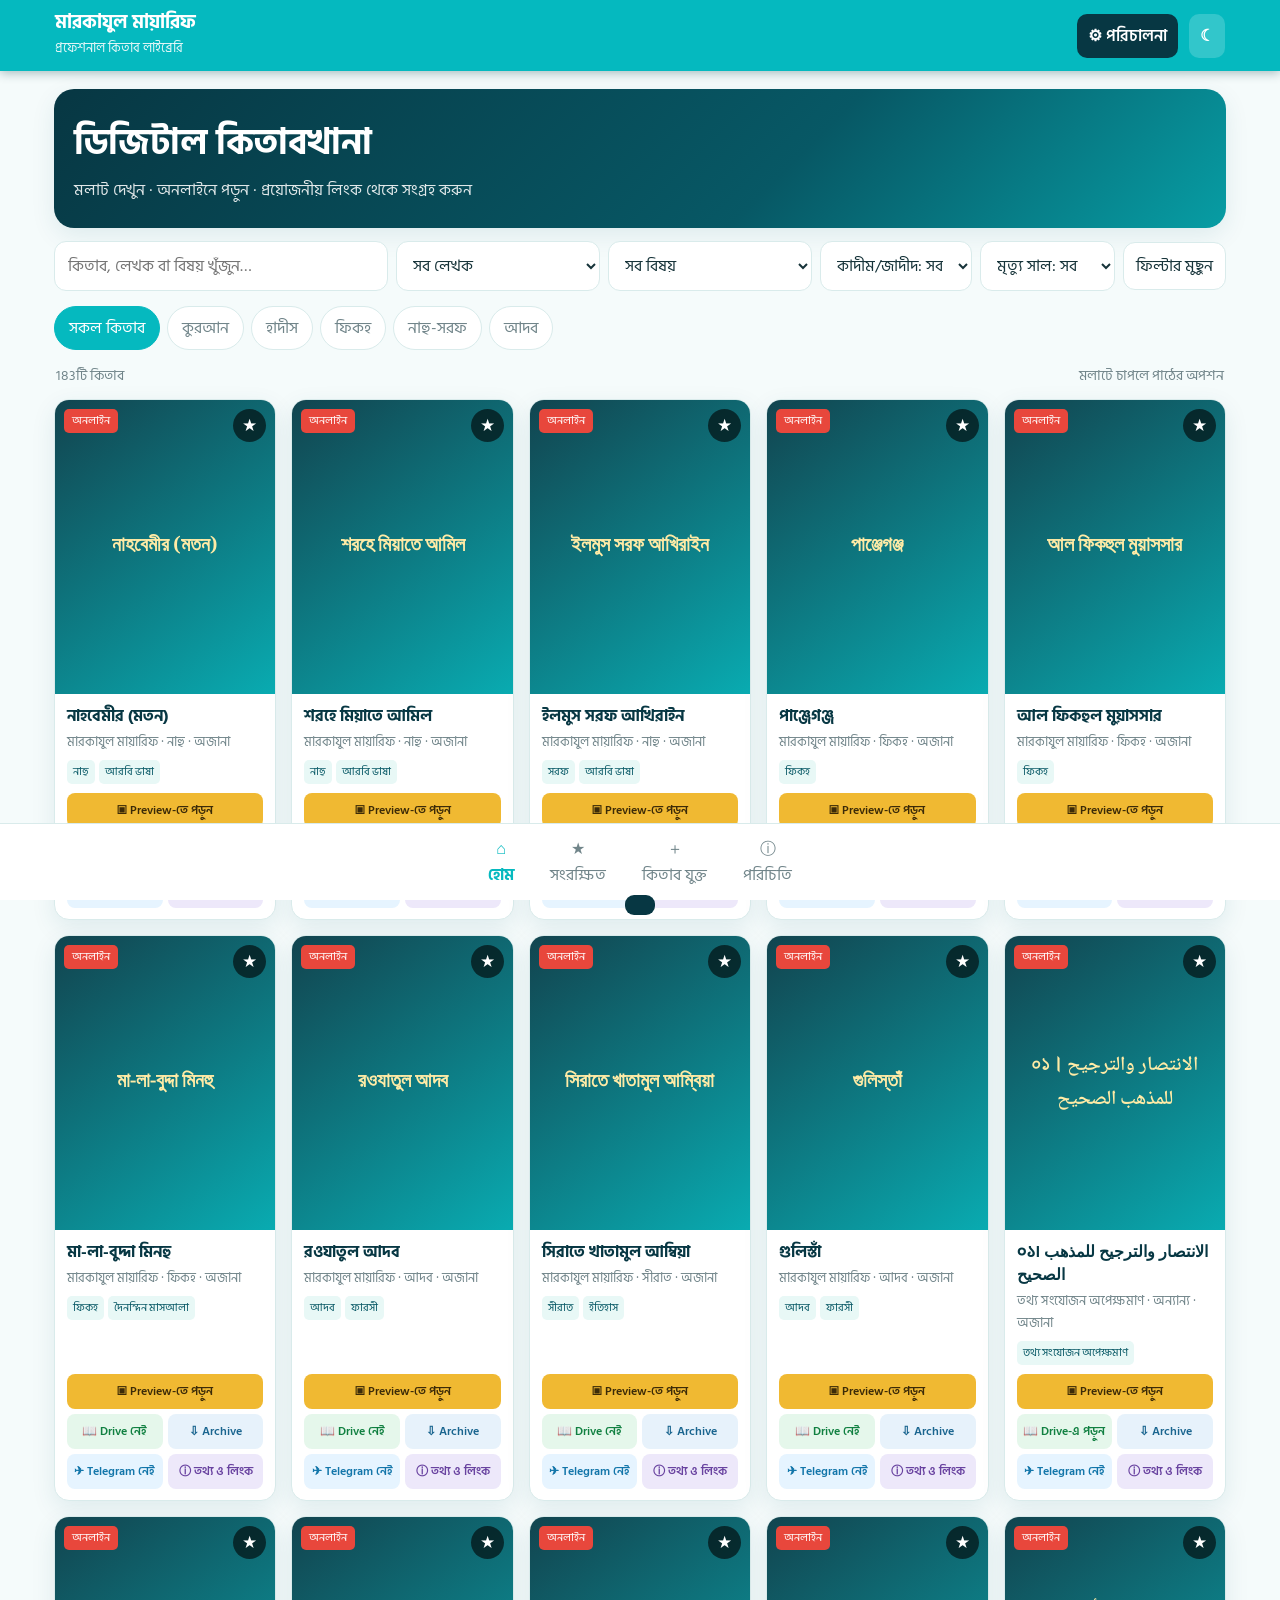
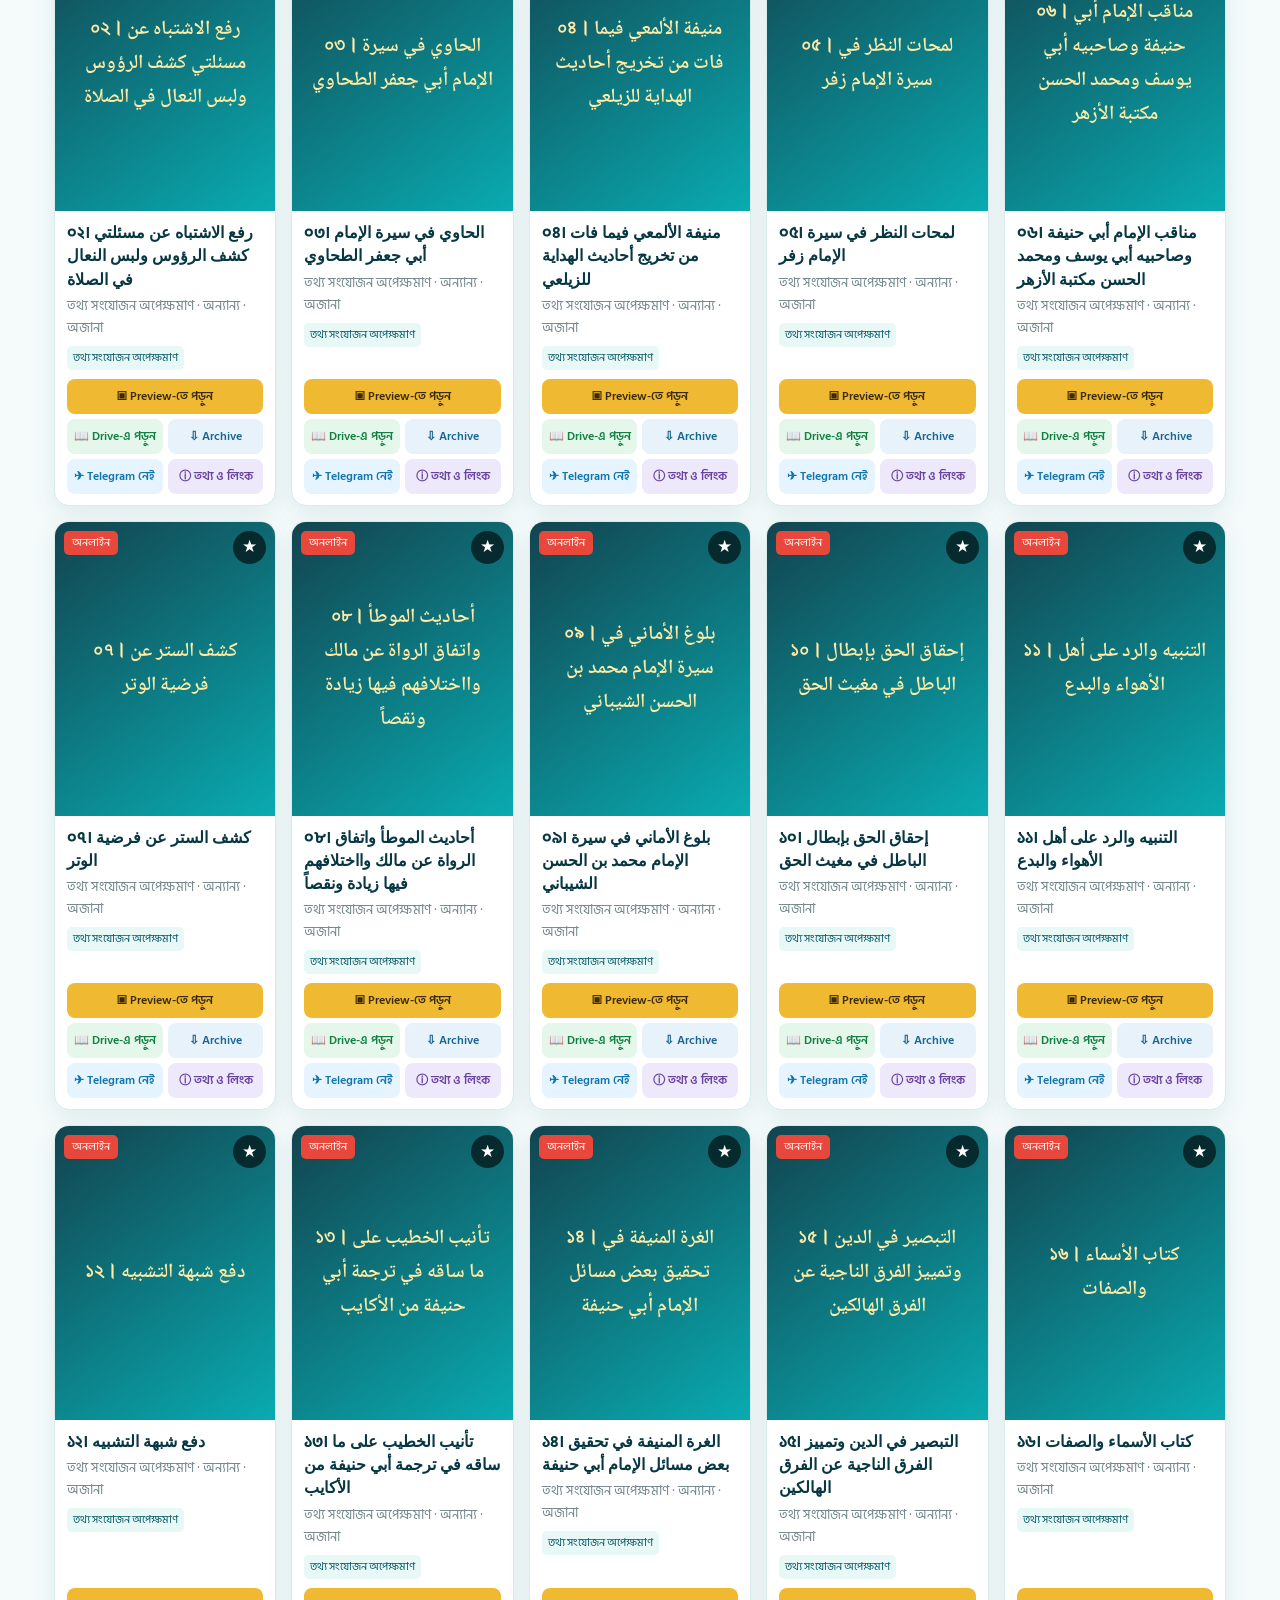
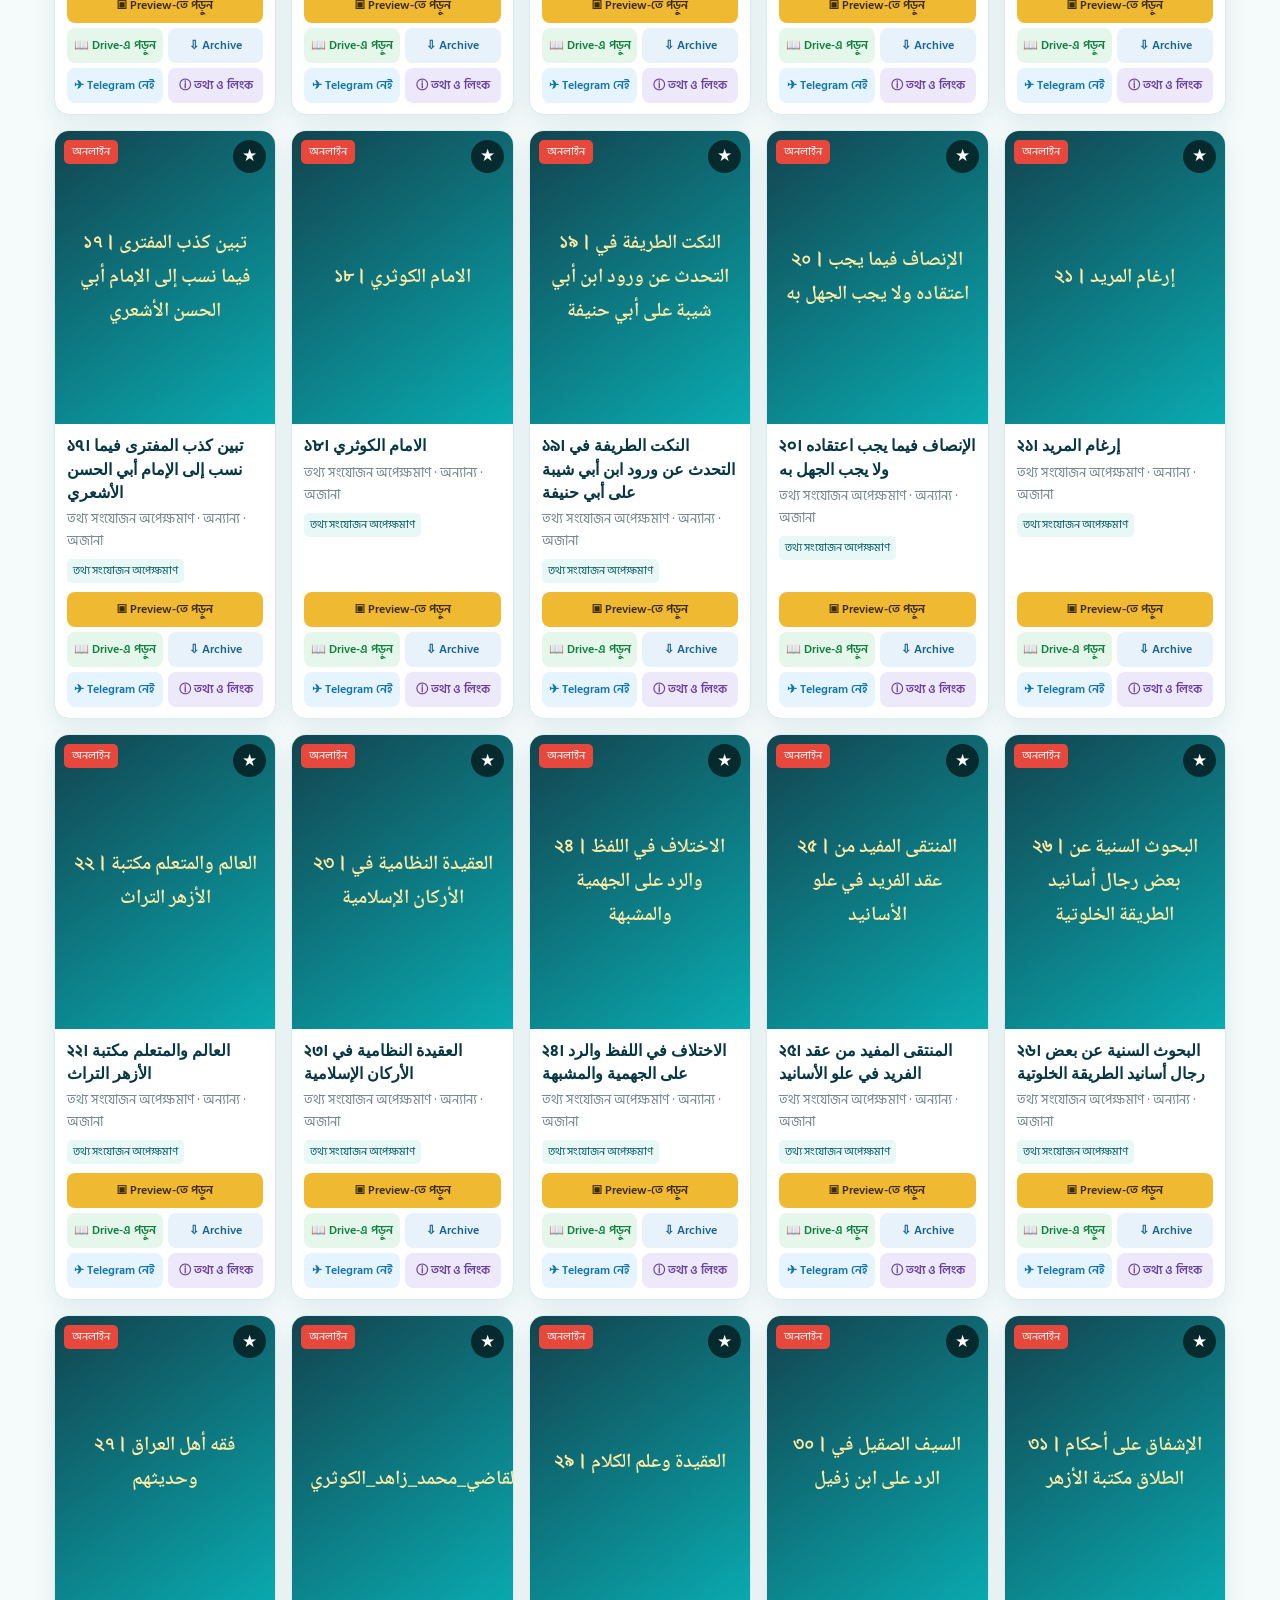
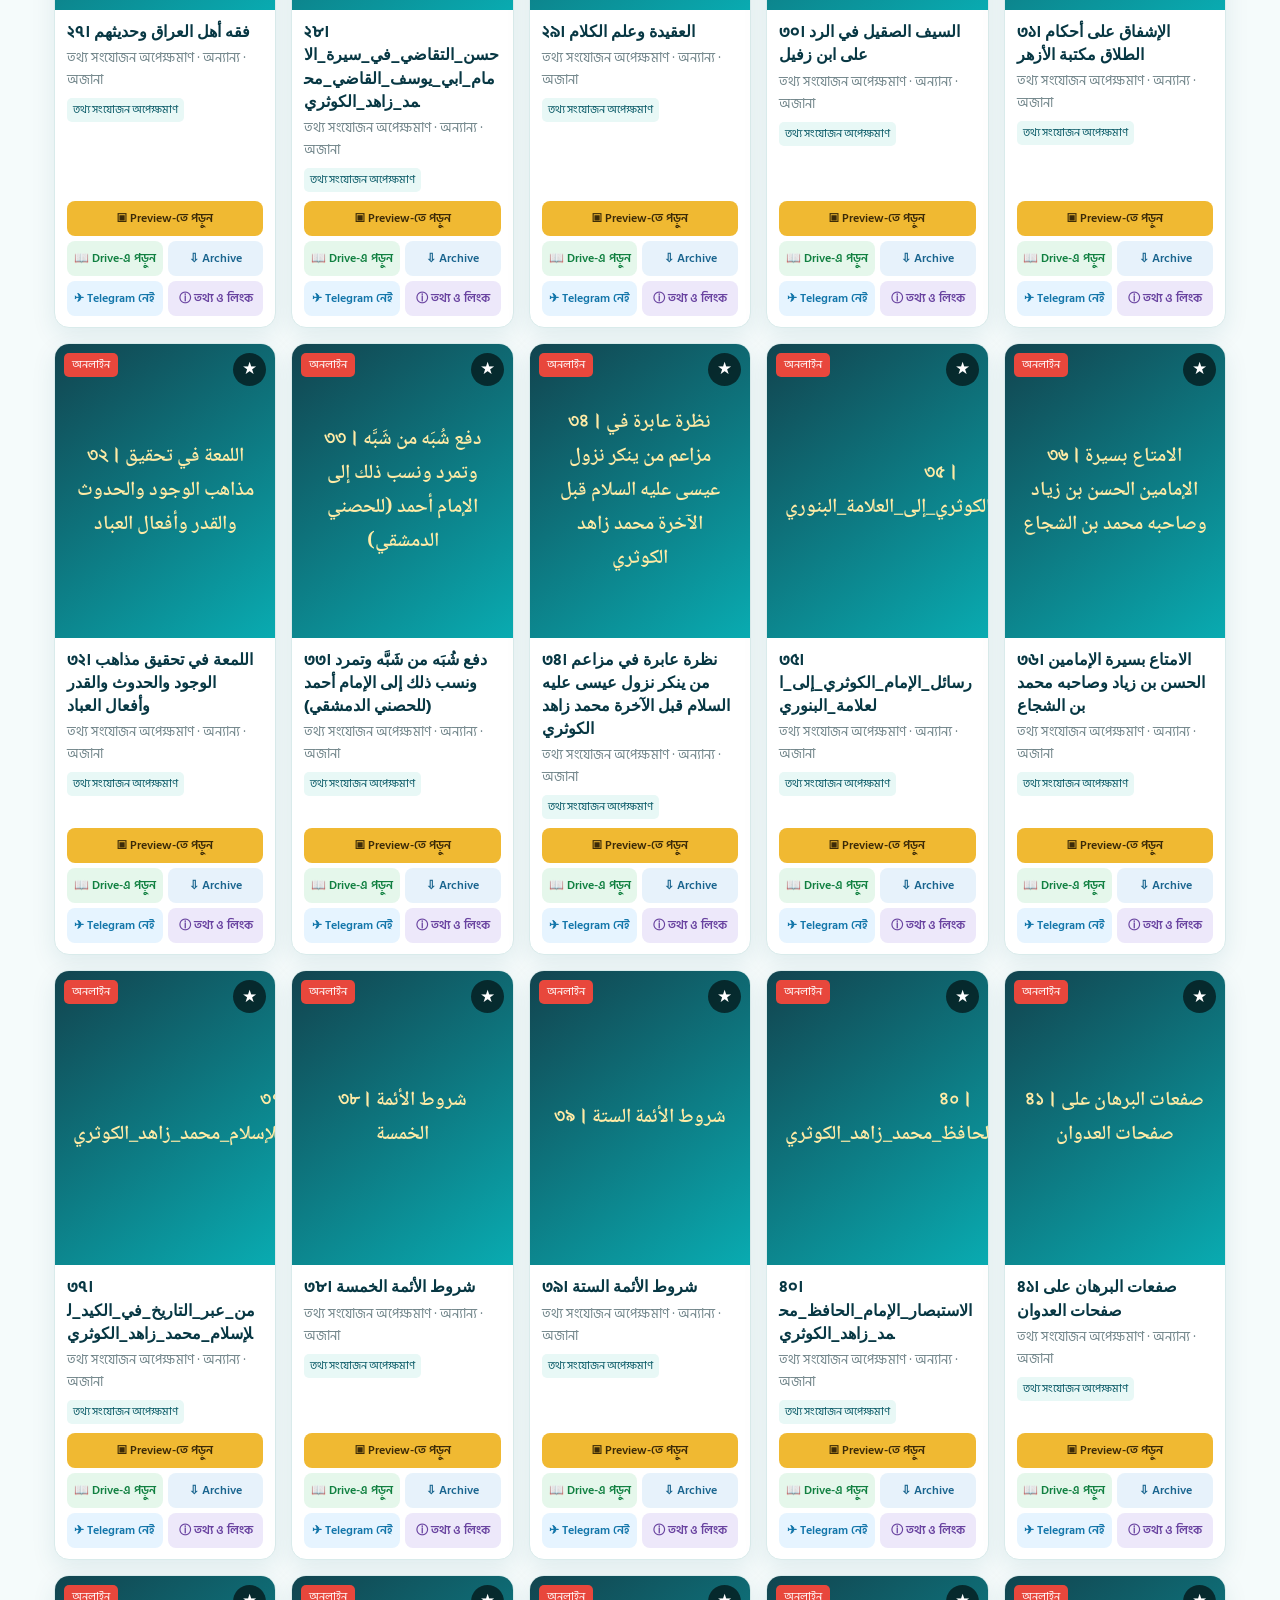
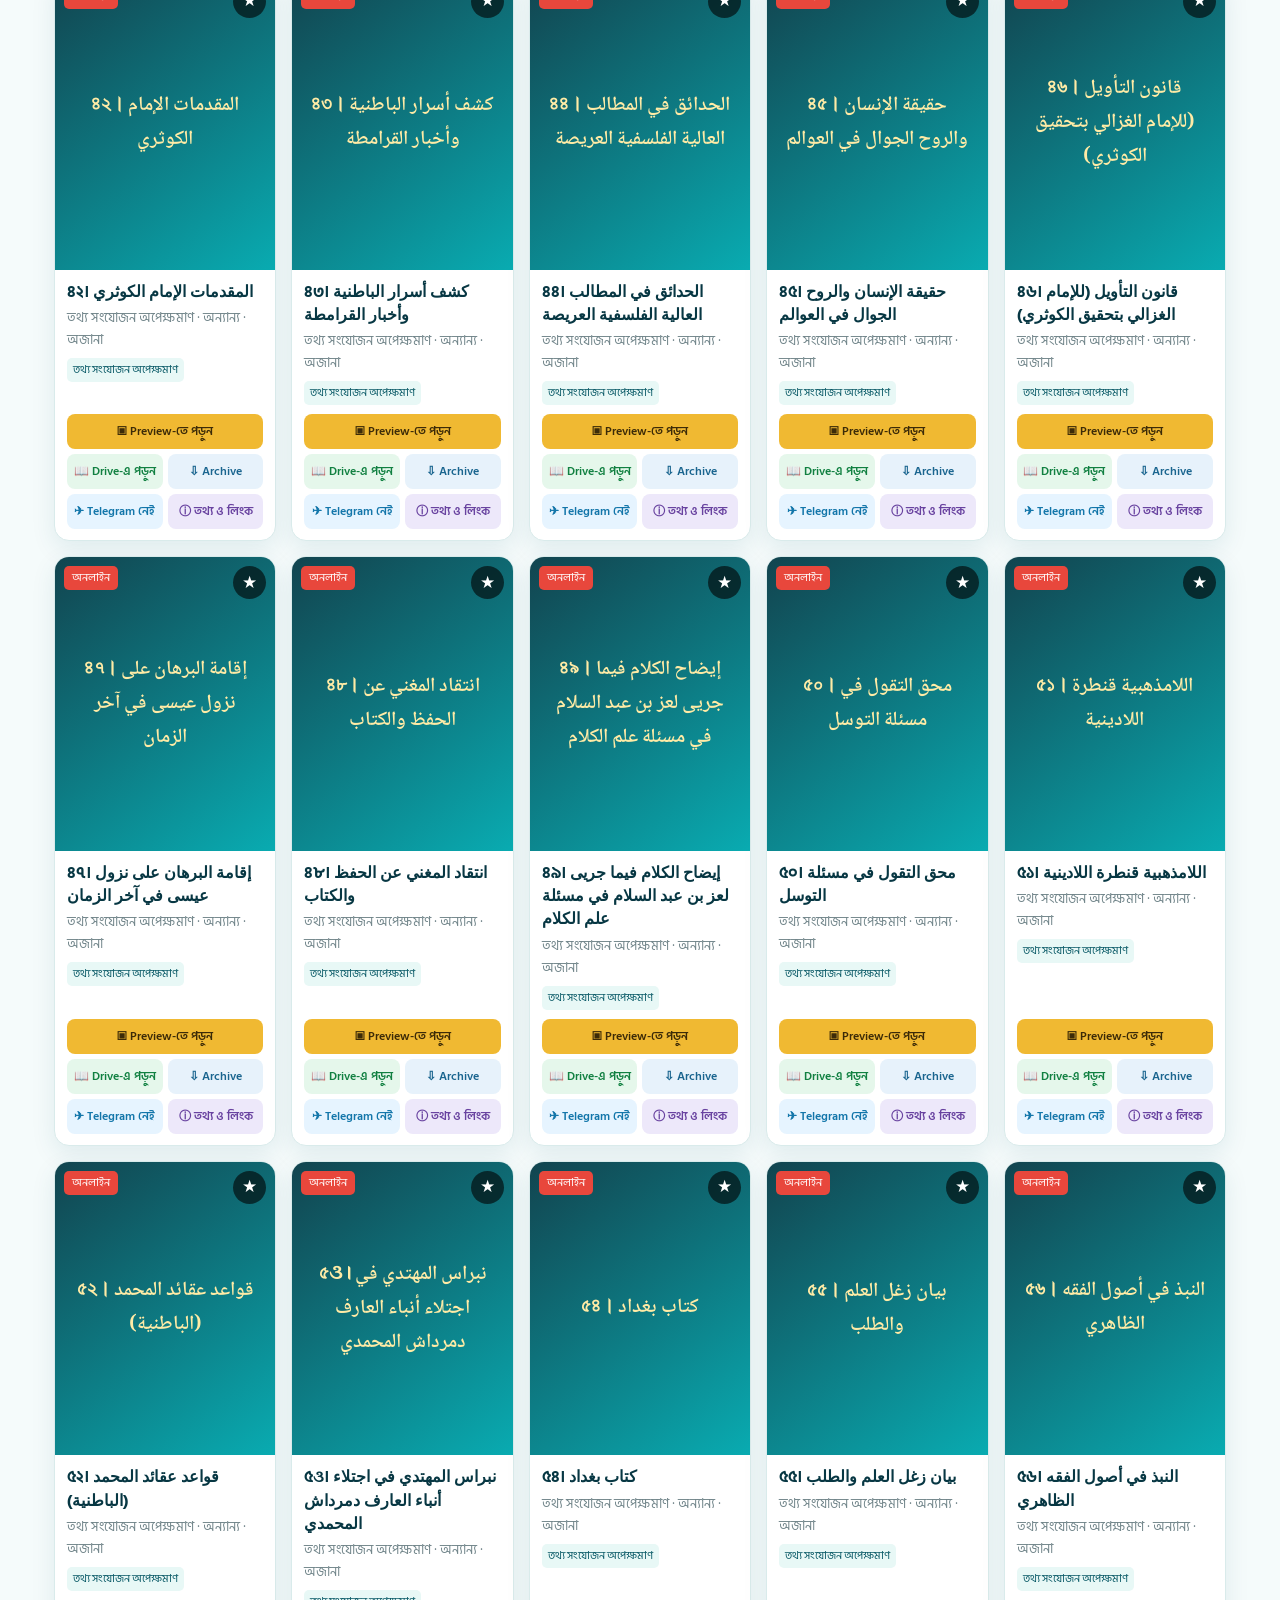
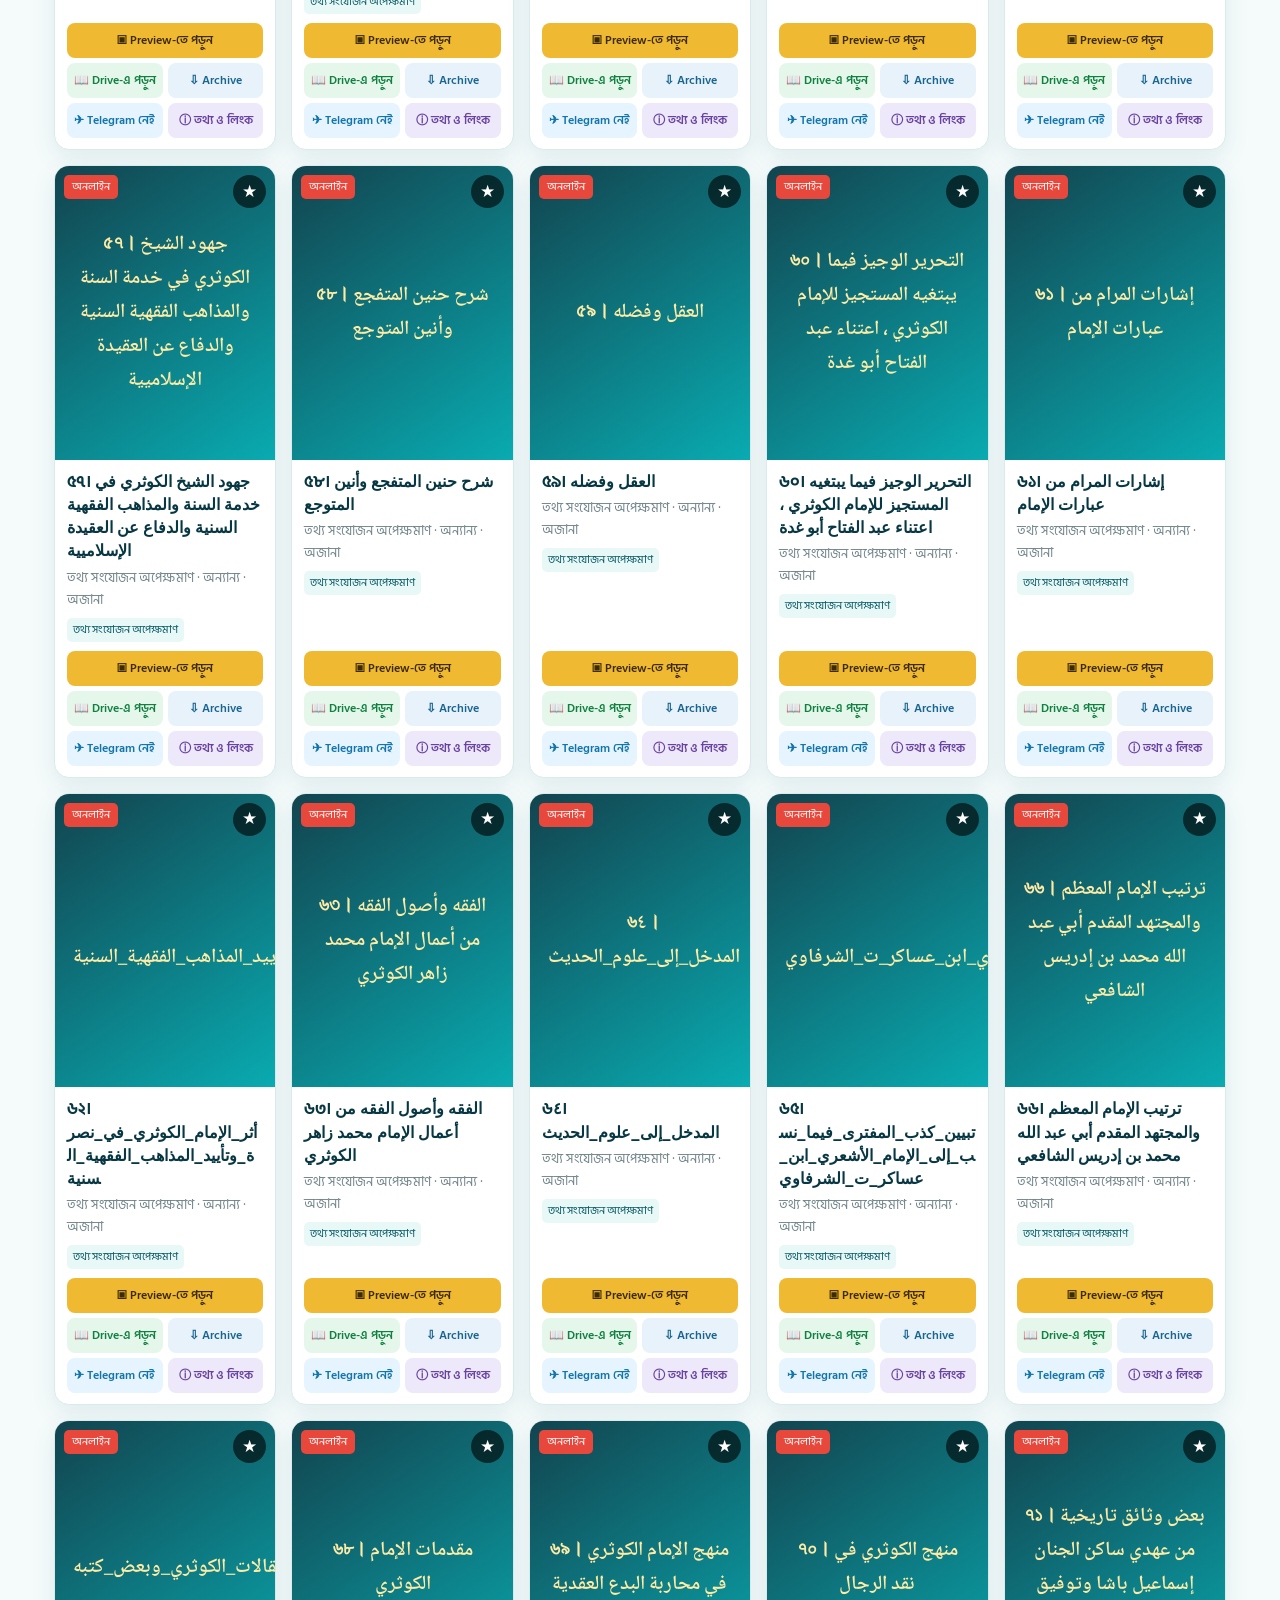
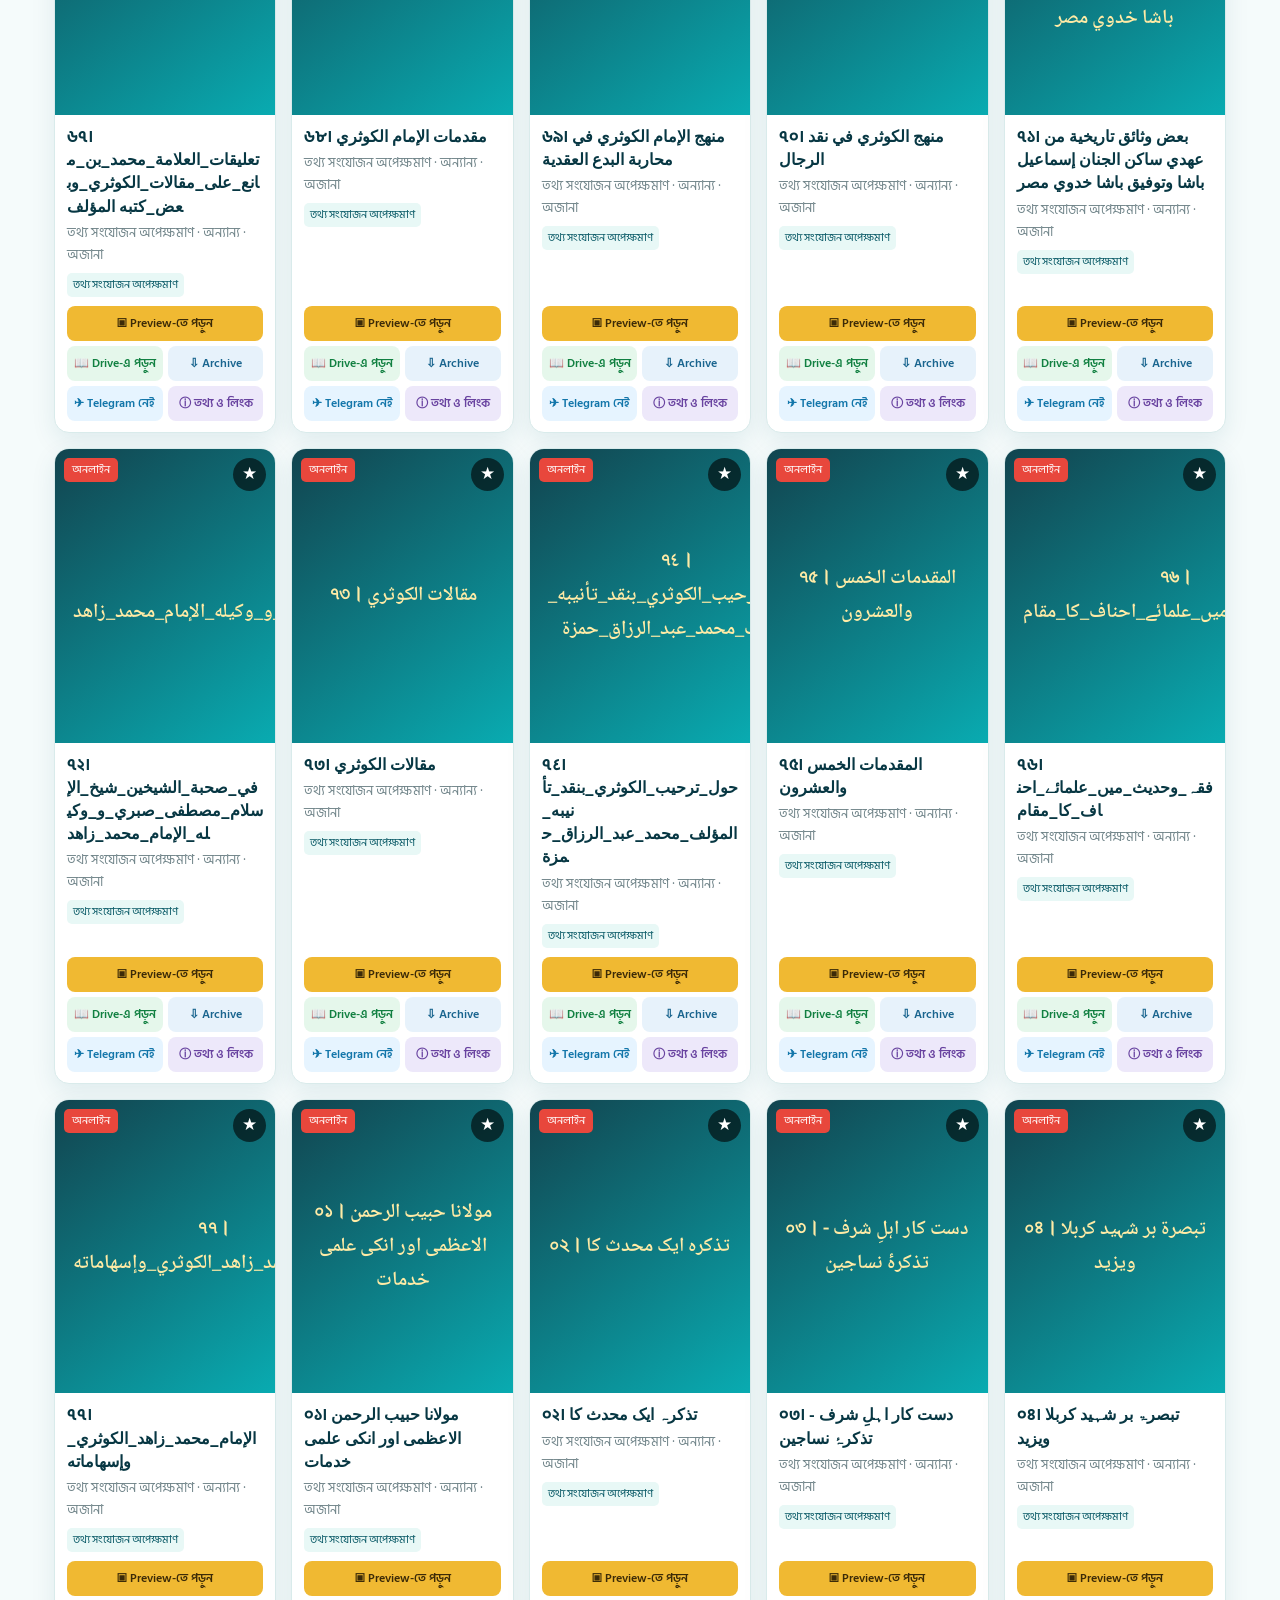
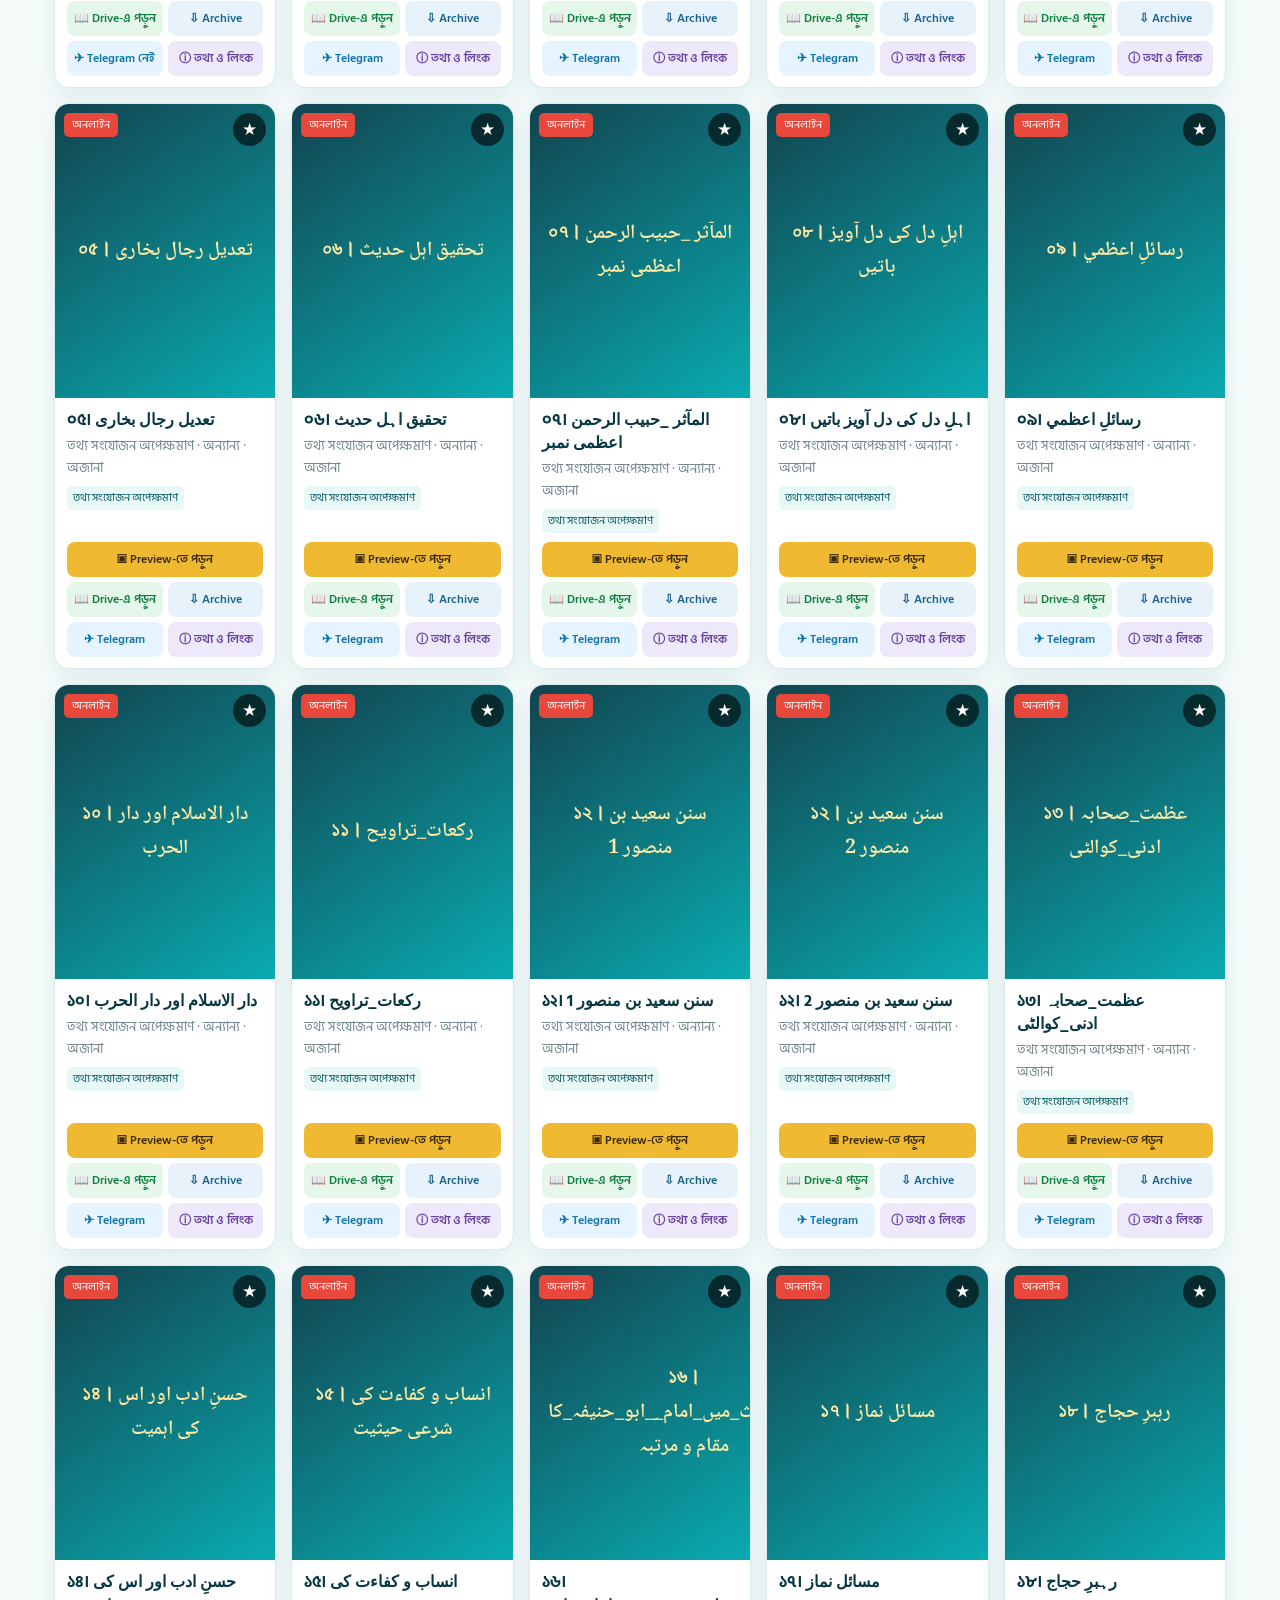
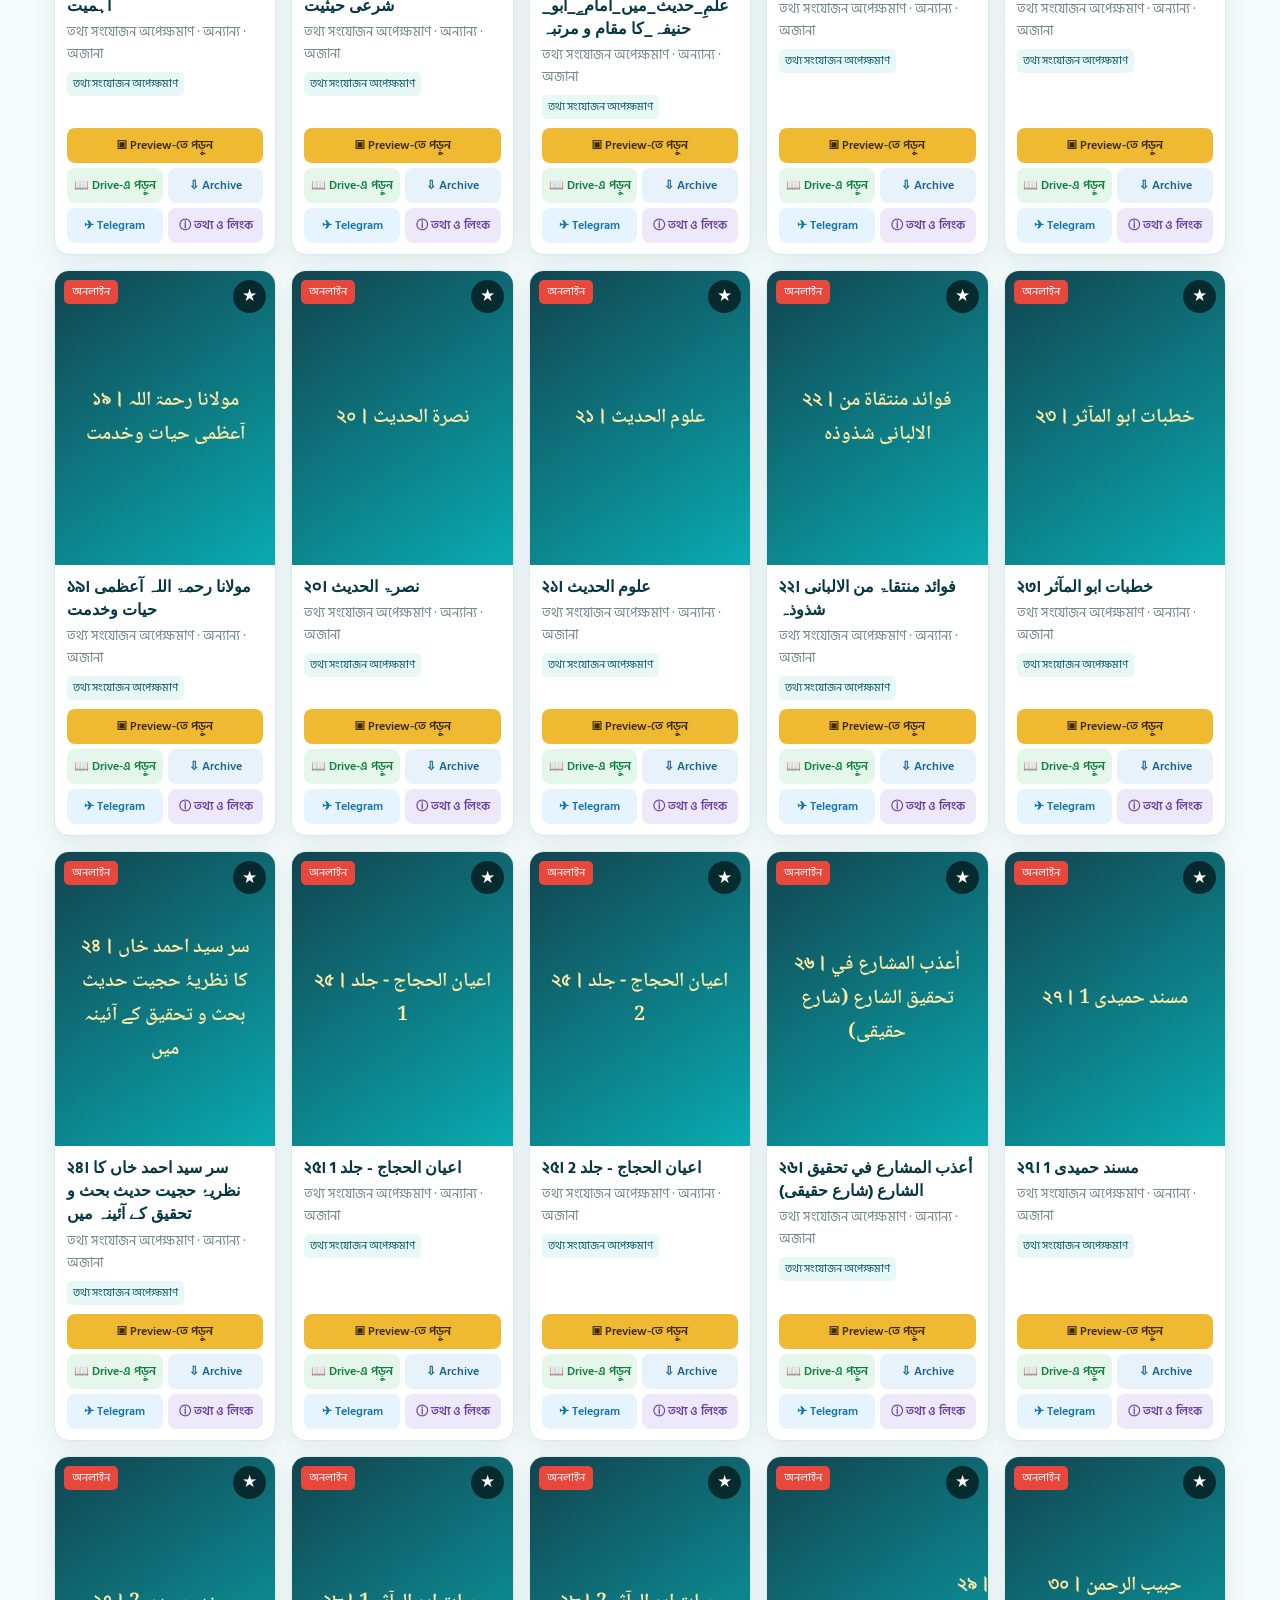
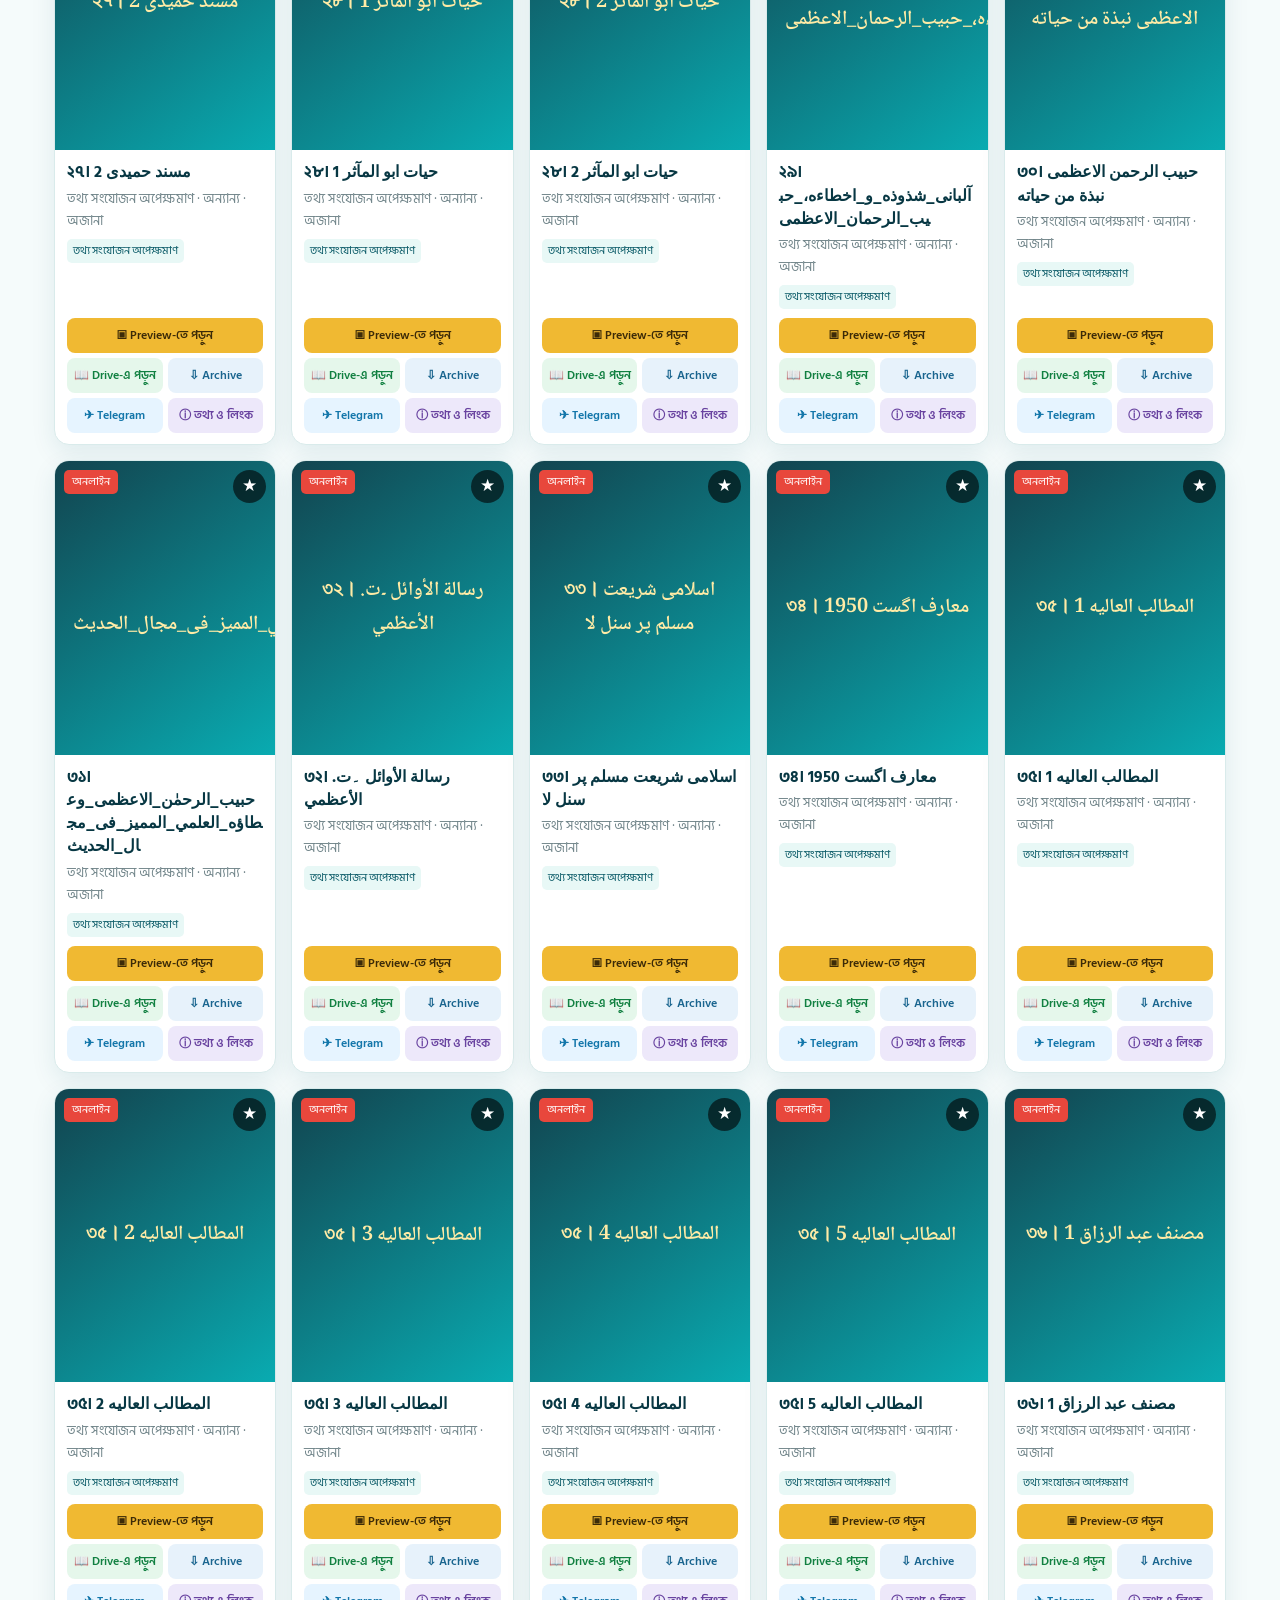
==== commit b9ffbcdd: "Update index.html" ====
--- a/index.html
+++ b/index.html
@@ -5,12 +5,12 @@
 <link rel="preconnect" href="https://fonts.googleapis.com"><link rel="preconnect" href="https://fonts.gstatic.com" crossorigin><link href="https://fonts.googleapis.com/css2?family=Hind+Siliguri:wght@400;500;600;700&family=Noto+Naskh+Arabic:wght@400;600&display=swap" rel="stylesheet">
 <style>
 :root{--turq:#05b9bf;--deep:#075865;--navy:#073743;--gold:#f0b932;--bg:#f5fbfb;--card:#fff;--ink:#17343a;--muted:#71858a;--line:#d9ebeb;--soft:#e8f8f6;--shadow:0 8px 24px #07586518}body.dark{--bg:#0d2229;--card:#16343d;--ink:#effbfb;--muted:#a9c4c7;--line:#31545c;--soft:#22474d;--shadow:0 8px 24px #0005}*{box-sizing:border-box}body{margin:0;background:var(--bg);color:var(--ink);font-family:'Hind Siliguri',sans-serif}button,input,select,textarea{font:inherit}button{cursor:pointer}.top{position:sticky;top:0;z-index:20;background:var(--turq);color:#fff;box-shadow:0 2px 10px #003d4455}.topline{max-width:1200px;margin:auto;padding:11px 15px;display:flex;align-items:center;gap:11px}.brand{flex:1}.brand h1{font-size:1.2rem;line-height:1.2;margin:0}.brand small{opacity:.9}.topbtn{border:0;border-radius:10px;padding:9px 11px;background:#ffffff2e;color:#fff;font-weight:600}.admin{background:var(--navy)}.hero{max-width:1200px;margin:18px auto 12px;padding:25px 20px;color:#fff;border-radius:20px;background:linear-gradient(135deg,var(--navy),var(--deep) 62%,#079da4);box-shadow:var(--shadow)}.hero h2{margin:0;font-size:clamp(1.45rem,4vw,2.25rem)}.hero p{margin:5px 0 0;opacity:.88}.wrap{max-width:1200px;margin:auto;padding:0 14px 90px}.tools{display:flex;gap:8px;flex-wrap:wrap;margin:13px 0}.search{flex:1;min-width:220px;border:1px solid var(--line);border-radius:12px;padding:11px 13px;background:var(--card);color:var(--ink);outline:0}.select,.reset{border:1px solid var(--line);border-radius:12px;background:var(--card);color:var(--ink);padding:10px 12px}.reset{cursor:pointer}.chips{display:flex;gap:7px;overflow:auto;padding:2px 0 12px}.chip{white-space:nowrap;border:1px solid var(--line);border-radius:99px;padding:8px 14px;background:var(--card);color:var(--muted)}.chip.active,.chip:hover{background:var(--turq);color:#fff;border-color:var(--turq)}.meta{display:flex;justify-content:space-between;color:var(--muted);font-size:.86rem;margin:3px 2px 12px}.grid{display:grid;grid-template-columns:repeat(auto-fill,minmax(205px,1fr));gap:15px}.card{background:var(--card);border:1px solid var(--line);border-radius:15px;overflow:hidden;box-shadow:var(--shadow);transition:.2s;display:flex;flex-direction:column}.card:hover{transform:translateY(-3px)}.cover{aspect-ratio:3/4;background:#dfe9e8;position:relative;overflow:hidden}.cover img{width:100%;height:100%;object-fit:cover;display:block}.fallback{height:100%;display:grid;place-items:center;text-align:center;padding:18px;background:linear-gradient(145deg,#12444f,#09abb1);color:#ffeba6;font:600 1.25rem 'Noto Naskh Arabic'}.online{position:absolute;left:9px;top:9px;background:#e8473c;color:#fff;padding:3px 8px;border-radius:5px;font-size:.7rem}.star{position:absolute;right:9px;top:9px;border:0;border-radius:50%;width:33px;height:33px;background:#0009;color:#fff;font-size:17px}.star.on{color:#ffd336}.body{padding:11px 12px;display:flex;flex-direction:column;flex:1}.bookname{font-size:1rem;line-height:1.45;margin:0 0 3px;color:var(--navy)}body.dark .bookname{color:#d8ffff}.author{font-size:.82rem;color:var(--muted);margin-bottom:7px}.tags{display:flex;flex-wrap:wrap;gap:4px;margin-bottom:9px}.tag{background:var(--soft);color:var(--deep);padding:3px 6px;border-radius:5px;font-size:.69rem}.actions{margin-top:auto;display:grid;grid-template-columns:1fr 1fr;gap:5px}.btn{border:0;border-radius:8px;text-decoration:none;text-align:center;padding:8px 3px;font-size:.75rem;font-weight:600}.read{grid-column:span 2;background:var(--gold);color:#3c2b08}.drive{background:#e5f7eb;color:#118041}.archive{background:#e7f2fb;color:#1a658f}.telegram{background:#e6f4ff;color:#1376aa}.info{background:#ede8fa;color:#6943a0}.empty{display:none;text-align:center;background:var(--card);color:var(--muted);padding:32px;border:1px dashed var(--line);border-radius:14px}.bottom{position:fixed;bottom:0;left:0;right:0;background:var(--card);border-top:1px solid var(--line);z-index:15;display:flex;justify-content:center;gap:6px;padding:7px}.bottom button{border:0;background:transparent;color:var(--muted);padding:5px 15px}.bottom button.active{color:var(--turq);font-weight:700}.modal{display:none;position:fixed;inset:0;background:#002e35b8;z-index:30;align-items:center;justify-content:center;padding:13px}.modal.show{display:flex}.dialog{position:relative;width:min(720px,100%);max-height:94vh;overflow:auto;background:var(--card);color:var(--ink);border-radius:17px;padding:20px}.dialog h2{margin:0 0 13px;color:var(--deep)}.close{position:absolute;right:13px;top:11px;border:0;border-radius:50%;width:32px;height:32px;background:var(--bg);color:var(--ink);font-size:20px}.form{display:grid;grid-template-columns:1fr 1fr;gap:10px}.field{display:flex;flex-direction:column;gap:4px}.full{grid-column:span 2}.field label{font-size:.8rem;font-weight:600}.field input,.field textarea,.field select{border:1px solid var(--line);border-radius:8px;padding:9px;background:var(--bg);color:var(--ink)}.field textarea{min-height:65px}.submit{grid-column:span 2;border:0;border-radius:9px;padding:11px;background:var(--deep);color:#fff;font-weight:700}.notice{font-size:.78rem;background:#fff8dc;color:#765b12;padding:9px;border-radius:8px;margin-bottom:12px}.reader{width:min(1100px,100%);height:92vh;padding:0;overflow:hidden}.reader iframe{width:100%;height:100%;border:0}.detail-cover{width:150px;aspect-ratio:3/4;object-fit:cover;float:left;margin:0 15px 8px 0;border-radius:8px}.toast{position:fixed;z-index:50;bottom:65px;left:50%;transform:translate(-50%,80px);background:var(--navy);color:#fff;border-radius:9px;padding:10px 15px;transition:.25s}.toast.show{transform:translate(-50%,0)}@media(max-width:600px){.topline{padding:10px 9px}.brand h1{font-size:1.02rem}.topbtn{padding:8px;font-size:.72rem}.wrap{padding:0 8px 84px}.hero{margin:11px 0;padding:20px 16px}.grid{grid-template-columns:repeat(2,minmax(0,1fr));gap:9px}.body{padding:8px}.bookname{font-size:.88rem}.btn{font-size:.67rem;padding:7px 2px}.form{grid-template-columns:1fr}.full,.submit{grid-column:span 1}.bottom button{padding:5px 10px;font-size:.75rem}}
-</style></head>
+.tools select{min-width:135px}.search:focus,.field input:focus,.field select:focus,.field textarea:focus{border-color:var(--turq);box-shadow:0 0 0 3px #05b9bf22;outline:0}.topbtn:focus-visible,.chip:focus-visible,.btn:focus-visible,.bottom button:focus-visible,.select:focus-visible,.reset:focus-visible{outline:3px solid #f0b932;outline-offset:2px}.card{min-width:0}.bookname,.author{overflow-wrap:anywhere}.dialog{overscroll-behavior:contain}.form .submit{width:100%;cursor:pointer}.bottom{padding-bottom:max(7px,env(safe-area-inset-bottom))}@media(max-width:600px){.tools>*{min-width:0}.search{flex-basis:100%;min-width:100%}.tools select{flex:1 1 calc(50% - 5px);min-width:0}.reset{flex:1 1 100%}.meta{gap:8px;align-items:center}.meta span:last-child{text-align:right}.dialog{padding:16px}.reader{padding:0}.topline{gap:7px}.brand small{font-size:.72rem}.grid{align-items:stretch}.card{border-radius:12px}.actions{gap:4px}.bottom{justify-content:space-around;gap:0}.bottom button{flex:1;padding-left:4px;padding-right:4px}}@media(min-width:900px){.tools{align-items:center}.grid{grid-template-columns:repeat(auto-fill,minmax(220px,1fr))}}</style></head>
 <body>
 <header class="top"><div class="topline"><div class="brand"><h1>মারকাযুল মায়ারিফ</h1><small>প্রফেশনাল কিতাব লাইব্রেরি</small></div><button class="topbtn admin" id="adminBtn">⚙ পরিচালনা</button><button class="topbtn" id="themeBtn">☾</button></div></header>
-<main class="wrap"><section class="hero"><h2>ডিজিটাল কিতাবখানা</h2><p>মলাট দেখুন · অনলাইনে পড়ুন · প্রয়োজনীয় লিংক থেকে সংগ্রহ করুন</p></section><div class="tools"><input id="search" class="search" placeholder="কিতাব, লেখক বা বিষয় খুঁজুন…"><select id="author" class="select"><option value="">সব লেখক</option></select><select id="tag" class="select"><option value="">সব বিষয়</option></select><select id="era" class="select"><option value="">কাদীম/জাদীদ: সব</option><option value="কাদীম">কাদীম</option><option value="জাদীদ">জাদীদ</option><option value="অজানা">অজানা</option></select><button id="reset" class="reset">ফিল্টার মুছুন</button></div><div class="chips"><button class="chip active" data-cat="">সকল কিতাব</button><button class="chip" data-cat="কুরআন">কুরআন</button><button class="chip" data-cat="হাদীস">হাদীস</button><button class="chip" data-cat="ফিকহ">ফিকহ</button><button class="chip" data-cat="নাহু">নাহু-সরফ</button><button class="chip" data-cat="আদব">আদব</button></div><div class="meta"><span id="count">কিতাব লোড হচ্ছে…</span><span>মলাটে চাপলে পাঠের অপশন</span></div><section id="grid" class="grid"></section><div id="empty" class="empty">কোনো কিতাব পাওয়া যায়নি।</div></main>
+<main class="wrap"><section class="hero"><h2>ডিজিটাল কিতাবখানা</h2><p>মলাট দেখুন · অনলাইনে পড়ুন · প্রয়োজনীয় লিংক থেকে সংগ্রহ করুন</p></section><div class="tools"><input id="search" class="search" placeholder="কিতাব, লেখক বা বিষয় খুঁজুন…"><select id="author" class="select"><option value="">সব লেখক</option></select><select id="tag" class="select"><option value="">সব বিষয়</option></select><select id="era" class="select"><option value="">কাদীম/জাদীদ: সব</option><option value="কাদীম">কাদীম</option><option value="জাদীদ">জাদীদ</option><option value="অজানা">অজানা</option></select><select id="year" class="select"><option value="">মৃত্যু সাল: সব</option></select><button id="reset" class="reset">ফিল্টার মুছুন</button></div><div class="chips"><button class="chip active" data-cat="">সকল কিতাব</button><button class="chip" data-cat="কুরআন">কুরআন</button><button class="chip" data-cat="হাদীস">হাদীস</button><button class="chip" data-cat="ফিকহ">ফিকহ</button><button class="chip" data-cat="নাহু">নাহু-সরফ</button><button class="chip" data-cat="আদব">আদব</button></div><div class="meta"><span id="count">কিতাব লোড হচ্ছে…</span><span>মলাটে চাপলে পাঠের অপশন</span></div><section id="grid" class="grid"></section><div id="empty" class="empty">কোনো কিতাব পাওয়া যায়নি।</div></main>
 <nav class="bottom"><button class="active" id="homeBtn">⌂<br>হোম</button><button id="savedBtn">★<br>সংরক্ষিত</button><button id="addBottom">＋<br>কিতাব যুক্ত</button><button id="aboutBtn">ⓘ<br>পরিচিতি</button></nav>
-<div id="adminModal" class="modal"><div class="dialog"><button class="close" data-close>×</button><h2>কিতাব পরিচালনা</h2><div id="adminLogin"><div class="notice">শুধু অনুমোদিত ব্যক্তি password দিয়ে কিতাব যুক্ত, সম্পাদনা বা মুছে ফেলতে পারবেন।</div><div class="field"><label>Admin password</label><input id="password" type="password" placeholder="পাসওয়ার্ড লিখুন"></div><button class="submit" id="loginBtn" style="margin-top:12px">প্রবেশ করুন</button></div><div id="adminPanel" style="display:none"><div class="notice">নতুন কিতাব যোগ করতে ফর্ম পূরণ করুন। পুরোনো কিতাব edit করতে নিচ থেকে নির্বাচন করুন।</div><form id="bookForm" class="form"><input type="hidden" name="index"><div class="field"><label>কিতাবের নাম *</label><input name="title" required></div><div class="field"><label>লেখক *</label><input name="author" required></div><div class="field"><label>মৃত্যু সন / সাল</label><input name="death" placeholder="যেমন: ৭৫০ হিজরি"></div><div class="field"><label>কাদীম/জাদীদ</label><select name="era"><option>অজানা</option><option>কাদীম</option><option>জাদীদ</option></select></div><div class="field"><label>বিভাগ *</label><input name="category" placeholder="হাদীস / ফিকহ / নাহু" required></div><div class="field"><label>লেখকের পরিচিতি (ঐচ্ছিক)</label><input name="bio"></div><div class="field full"><label>বিষয় ট্যাগ (কমা দিয়ে লিখুন)</label><input name="tags" placeholder="হাদীস, উসূল, ফিকহ"></div><div class="field full"><label>কিতাবের মলাট URL *</label><input name="cover" type="url" placeholder="https://archive.org/services/img/BOOK_ID" required></div><div class="field full"><label>আলাদা Preview URL *</label><input name="preview" type="url" placeholder="https://archive.org/embed/BOOK_ID" required></div><div class="field full"><label>অনলাইনে পড়ার Google Drive URL</label><input name="drive" type="url" placeholder="https://drive.google.com/file/.../view"></div><div class="field"><label>ডাউনলোড: Archive</label><input name="archive" type="url"></div><div class="field"><label>ডাউনলোড: Telegram</label><input name="telegram" type="url"></div><button class="submit">কিতাব সংরক্ষণ করুন</button></form><div class="field" style="margin-top:16px"><label>সম্পাদনার জন্য কিতাব নির্বাচন</label><select id="editSelect"><option value="">নতুন কিতাব</option></select></div><button id="deleteBtn" class="submit" style="display:none;background:#b93636;margin-top:9px">নির্বাচিত কিতাব মুছে ফেলুন</button><button id="exportBtn" class="submit" style="margin-top:9px;background:#287c72">এই ডিভাইসের ডাটা Export করুন</button></div></div></div>
+<div id="adminModal" class="modal"><div class="dialog"><button class="close" data-close>×</button><h2>কিতাব পরিচালনা</h2><div id="adminLogin"><div class="notice">শুধু অনুমোদিত ব্যক্তি password দিয়ে কিতাব যুক্ত, সম্পাদনা বা মুছে ফেলতে পারবেন।</div><div class="field"><label>Admin password</label><input id="password" type="password" placeholder="পাসওয়ার্ড লিখুন"></div><button class="submit" id="loginBtn" style="margin-top:12px">প্রবেশ করুন</button></div><div id="adminPanel" style="display:none"><div class="notice">নতুন কিতাব যোগ করতে ফর্ম পূরণ করুন। পুরোনো কিতাব edit করতে নিচ থেকে নির্বাচন করুন।</div><form id="bookForm" class="form"><input type="hidden" name="index"><div class="field"><label>কিতাবের নাম *</label><input name="title" required></div><div class="field"><label>লেখক *</label><input name="author" required></div><div class="field"><label>মৃত্যু সাল (ফিল্টারের জন্য)</label><input name="death" placeholder="যেমন: ৭৫০ হিজরি"></div><div class="field"><label>কাদীম/জাদীদ</label><select name="era"><option>অজানা</option><option>কাদীম</option><option>জাদীদ</option></select></div><div class="field"><label>বিভাগ *</label><input name="category" placeholder="হাদীস / ফিকহ / নাহু" required></div><div class="field"><label>লেখকের পরিচিতি (ঐচ্ছিক)</label><input name="bio"></div><div class="field full"><label>বিষয় ট্যাগ (কমা দিয়ে লিখুন)</label><input name="tags" placeholder="হাদীস, উসূল, ফিকহ"></div><div class="field full"><label>কিতাবের মলাট URL *</label><input name="cover" type="url" placeholder="https://archive.org/services/img/BOOK_ID" required></div><div class="field full"><label>আলাদা Preview URL *</label><input name="preview" type="url" placeholder="https://archive.org/embed/BOOK_ID" required></div><div class="field full"><label>অনলাইনে পড়ার Google Drive URL</label><input name="drive" type="url" placeholder="https://drive.google.com/file/.../view"></div><div class="field"><label>ডাউনলোড: Archive</label><input name="archive" type="url"></div><div class="field"><label>ডাউনলোড: Telegram</label><input name="telegram" type="url"></div><button class="submit">কিতাব সংরক্ষণ করুন</button></form><div class="field" style="margin-top:16px"><label>সম্পাদনার জন্য কিতাব নির্বাচন</label><select id="editSelect"><option value="">নতুন কিতাব</option></select></div><div style="display:flex;gap:8px;margin-top:8px"><button type="button" id="moveUpBtn" class="select" style="flex:1">↑ তালিকায় আগে</button><button type="button" id="moveDownBtn" class="select" style="flex:1">↓ তালিকায় পরে</button></div><div class="notice" style="margin-top:8px">ম্যানুয়ালি ক্রম বদলাতে বই নির্বাচন করে ↑/↓ চাপুন। এই ক্রমই কিতাবখানায় দেখাবে; ডেটা এই ব্রাউজারে সংরক্ষিত হবে।</div><div class="field" style="margin:8px 0"><label for="positionInput">সরাসরি অবস্থান (১ = একদম উপরে)</label><div style="display:flex;gap:8px"><input id="positionInput" type="number" min="1" inputmode="numeric" placeholder="যেমন ১ বা ২৫" style="flex:1;min-width:0"><button type="button" id="positionBtn" class="select">অবস্থান নির্ধারণ</button></div></div><button id="deleteBtn" class="submit" style="display:none;background:#b93636;margin-top:9px">নির্বাচিত কিতাব মুছে ফেলুন</button><button id="exportBtn" class="submit" style="margin-top:9px;background:#287c72">এই ডিভাইসের ডাটা Export করুন</button></div></div></div>
 <div id="readerModal" class="modal"><div class="dialog reader"><button class="close" data-close>×</button><iframe id="reader" allowfullscreen></iframe></div></div><div id="infoModal" class="modal"><div class="dialog"><button class="close" data-close>×</button><h2>মারকাযুল মায়ারিফ</h2><p>কুরআন, হাদীস, ফিকহ, নাহু-সরফ ও ইসলামী জ্ঞানের কিতাবসমূহ এক জায়গায় পড়ার জন্য এই ডিজিটাল লাইব্রেরি।</p><p>নতুন কিতাব যোগ করতে <b>পরিচালনা</b> বাটনে চাপ দিয়ে password ব্যবহার করুন।</p></div></div><div class="toast" id="toast"></div>
 <script>
 const starter=[
@@ -26,9 +26,10 @@
 ].map(x=>({title:x[0],author:x[1],category:x[2],tags:x[3],cover:x[4],preview:x[5],drive:x[6],archive:x[7],telegram:x[8]}));
 const ADMIN_PASSWORD='123';
 const extraBooks=[{"title":"০১। الانتصار والترجيح للمذهب الصحيح","author":"তথ্য সংযোজন অপেক্ষমাণ","category":"অন্যান্য","tags":["তথ্য সংযোজন অপেক্ষমাণ"],"death":"","era":"অজানা","cover":"https://archive.org/services/img/20260531_20260531_1533","preview":"https://archive.org/embed/20260531_20260531_1533","drive":"https://drive.google.com/file/d/1c_jkfCNqPkyfBvtJcGYdrMRgpZI1YdM0/view?usp=sharing","archive":"https://archive.org/details/20260531_20260531_1533","telegram":""},{"title":"০২। رفع الاشتباه عن مسئلتي كشف الرؤوس ولبس النعال في الصلاة","author":"তথ্য সংযোজন অপেক্ষমাণ","category":"অন্যান্য","tags":["তথ্য সংযোজন অপেক্ষমাণ"],"death":"","era":"অজানা","cover":"https://archive.org/services/img/raful-ishtibah-zahid-al-kawthari","preview":"https://archive.org/embed/raful-ishtibah-zahid-al-kawthari","drive":"https://drive.google.com/file/d/1BGDO37bwegIp8PpFw3xsA_JyFna13npc/view?usp=sharing","archive":"https://archive.org/details/raful-ishtibah-zahid-al-kawthari","telegram":""},{"title":"০৩। الحاوي في سيرة الإمام أبي جعفر الطحاوي","author":"তথ্য সংযোজন অপেক্ষমাণ","category":"অন্যান্য","tags":["তথ্য সংযোজন অপেক্ষমাণ"],"death":"","era":"অজানা","cover":"https://archive.org/services/img/Al-Hawi","preview":"https://archive.org/embed/Al-Hawi","drive":"https://drive.google.com/file/d/1dIXgKVLAhYLvTmLU5_nu9SQbpX8KhHkm/view?usp=sharing","archive":"https://archive.org/details/Al-Hawi","telegram":""},{"title":"০৪। منيفة الألمعي فيما فات من تخريج أحاديث الهداية للزيلعي","author":"তথ্য সংযোজন অপেক্ষমাণ","category":"অন্যান্য","tags":["তথ্য সংযোজন অপেক্ষমাণ"],"death":"","era":"অজানা","cover":"https://archive.org/services/img/muniyatul-_al-mai","preview":"https://archive.org/embed/muniyatul-_al-mai","drive":"https://drive.google.com/file/d/1uDFkig1NABnCGIYWcn1L_qVRwZpbxbBc/view?usp=sharing","archive":"https://archive.org/details/muniyatul-_al-mai","telegram":""},{"title":"০৫। لمحات النظر في سيرة الإمام زفر","author":"তথ্য সংযোজন অপেক্ষমাণ","category":"অন্যান্য","tags":["তথ্য সংযোজন অপেক্ষমাণ"],"death":"","era":"অজানা","cover":"https://archive.org/services/img/lamahatun_nojor","preview":"https://archive.org/embed/lamahatun_nojor","drive":"https://drive.google.com/file/d/1piuCDwinnC1ahqwNo3uOOsdL3Hq4CBwd/view?usp=sharing","archive":"https://archive.org/details/lamahatun_nojor","telegram":""},{"title":"০৬। مناقب الإمام أبي حنيفة وصاحبيه أبي يوسف ومحمد الحسن مكتبة الأزهر","author":"তথ্য সংযোজন অপেক্ষমাণ","category":"অন্যান্য","tags":["তথ্য সংযোজন অপেক্ষমাণ"],"death":"","era":"অজানা","cover":"https://archive.org/services/img/manakibu_abu_hanifa_wa_sahibaihi","preview":"https://archive.org/embed/manakibu_abu_hanifa_wa_sahibaihi","drive":"https://drive.google.com/file/d/1_uGrC7ouNWjRc7Gi07gVNFXc_hln4NCu/view?usp=sharing","archive":"https://archive.org/details/manakibu_abu_hanifa_wa_sahibaihi","telegram":""},{"title":"০৭। كشف الستر عن فرضية الوتر","author":"তথ্য সংযোজন অপেক্ষমাণ","category":"অন্যান্য","tags":["তথ্য সংযোজন অপেক্ষমাণ"],"death":"","era":"অজানা","cover":"https://archive.org/services/img/kasrus_sitri_an_forjieatil_bitri","preview":"https://archive.org/embed/kasrus_sitri_an_forjieatil_bitri","drive":"https://drive.google.com/file/d/12alc4XU-7IUagFKTkkTjm9-wXXtWYKqQ/view?usp=sharing","archive":"https://archive.org/details/kasrus_sitri_an_forjieatil_bitri","telegram":""},{"title":"০৮। أحاديث الموطأ واتفاق الرواة عن مالك وااختلافهم فيها زيادة ونقصاً","author":"তথ্য সংযোজন অপেক্ষমাণ","category":"অন্যান্য","tags":["তথ্য সংযোজন অপেক্ষমাণ"],"death":"","era":"অজানা","cover":"https://archive.org/services/img/ahadisu_mueatta","preview":"https://archive.org/embed/ahadisu_mueatta","drive":"https://drive.google.com/file/d/1DrkQ19rStQXCHSztoCjMzHktJtIMJTPU/view?usp=sharing","archive":"https://archive.org/details/ahadisu_mueatta","telegram":""},{"title":"০৯। بلوغ الأماني في سيرة الإمام محمد بن الحسن الشيباني","author":"তথ্য সংযোজন অপেক্ষমাণ","category":"অন্যান্য","tags":["তথ্য সংযোজন অপেক্ষমাণ"],"death":"","era":"অজানা","cover":"https://archive.org/services/img/bulugul_amani","preview":"https://archive.org/embed/bulugul_amani","drive":"https://drive.google.com/file/d/1dBY4iR3AAYeRHltQ1eDwJXyo7U0csDwF/view?usp=sharing","archive":"https://archive.org/details/bulugul_amani","telegram":""},{"title":"১০। إحقاق الحق بإبطال الباطل في مغيث الحق","author":"তথ্য সংযোজন অপেক্ষমাণ","category":"অন্যান্য","tags":["তথ্য সংযোজন অপেক্ষমাণ"],"death":"","era":"অজানা","cover":"https://archive.org/services/img/ehkakul_haq","preview":"https://archive.org/embed/ehkakul_haq","drive":"https://drive.google.com/file/d/1-iAxCRczduh7So_o8jNO_CdEnToNA09z/view?usp=sharing","archive":"https://archive.org/details/ehkakul_haq","telegram":""},{"title":"১১। التنبيه والرد على أهل الأهواء والبدع","author":"তথ্য সংযোজন অপেক্ষমাণ","category":"অন্যান্য","tags":["তথ্য সংযোজন অপেক্ষমাণ"],"death":"","era":"অজানা","cover":"https://archive.org/services/img/tanhih_War_raddi","preview":"https://archive.org/embed/tanhih_War_raddi","drive":"https://drive.google.com/file/d/12XNy61zANPBb33iqyiLT2bmcILFmTmbL/view?usp=sharing","archive":"https://archive.org/details/tanhih_War_raddi","telegram":""},{"title":"১২। دفع شبهة التشبيه","author":"তথ্য সংযোজন অপেক্ষমাণ","category":"অন্যান্য","tags":["তথ্য সংযোজন অপেক্ষমাণ"],"death":"","era":"অজানা","cover":"https://archive.org/services/img/Dafu_Shubahi_Tashbih_Kawtheri","preview":"https://archive.org/embed/Dafu_Shubahi_Tashbih_Kawtheri","drive":"https://drive.google.com/file/d/1khQVHfqAD1HZf7HTAWlNFyglndrOWiMX/view?usp=sharing","archive":"https://archive.org/details/Dafu_Shubahi_Tashbih_Kawtheri","telegram":""},{"title":"১৩। تأنيب الخطيب على ما ساقه في ترجمة أبي حنيفة من الأكايب","author":"তথ্য সংযোজন অপেক্ষমাণ","category":"অন্যান্য","tags":["তথ্য সংযোজন অপেক্ষমাণ"],"death":"","era":"অজানা","cover":"https://archive.org/services/img/alfirdwsiy2018_gmail_0340","preview":"https://archive.org/embed/alfirdwsiy2018_gmail_0340","drive":"https://drive.google.com/file/d/19YocJImnsmZ84BF6AY_ghyIysyxARJJb/view?usp=sharing","archive":"https://archive.org/details/alfirdwsiy2018_gmail_0340","telegram":""},{"title":"১৪। الغرة المنيفة في تحقيق بعض مسائل الإمام أبي حنيفة","author":"তথ্য সংযোজন অপেক্ষমাণ","category":"অন্যান্য","tags":["তথ্য সংযোজন অপেক্ষমাণ"],"death":"","era":"অজানা","cover":"https://archive.org/services/img/al_gurratul_mnifa","preview":"https://archive.org/embed/al_gurratul_mnifa","drive":"https://drive.google.com/file/d/1wdsoQvhGI9HN-VO5FNG0xa3CGoJKLPZj/view?usp=sharing","archive":"https://archive.org/details/al_gurratul_mnifa","telegram":""},{"title":"১৫। التبصير في الدين وتمييز الفرق الناجية عن الفرق الهالكين","author":"তথ্য সংযোজন অপেক্ষমাণ","category":"অন্যান্য","tags":["তথ্য সংযোজন অপেক্ষমাণ"],"death":"","era":"অজানা","cover":"https://archive.org/services/img/at_tabsir_fiddin","preview":"https://archive.org/embed/at_tabsir_fiddin","drive":"https://drive.google.com/file/d/1lUYn8g2YpzijCTfzz08mS_dny9sLNv33/view?usp=sharing","archive":"https://archive.org/details/at_tabsir_fiddin","telegram":""},{"title":"১৬। كتاب الأسماء والصفات","author":"তথ্য সংযোজন অপেক্ষমাণ","category":"অন্যান্য","tags":["তথ্য সংযোজন অপেক্ষমাণ"],"death":"","era":"অজানা","cover":"https://archive.org/services/img/kitabul_asma_was_sifat_202608","preview":"https://archive.org/embed/kitabul_asma_was_sifat_202608","drive":"https://drive.google.com/file/d/1j3z3ymkGRGyYuiZ26eUkTboE-9s-ePYW/view?usp=sharing","archive":"https://archive.org/details/kitabul_asma_was_sifat_202608","telegram":""},{"title":"১৭। تبين كذب المفترى فيما نسب إلى الإمام أبي الحسن الأشعري","author":"তথ্য সংযোজন অপেক্ষমাণ","category":"অন্যান্য","tags":["তথ্য সংযোজন অপেক্ষমাণ"],"death":"","era":"অজানা","cover":"https://archive.org/services/img/tabinu_kijbil_muftara","preview":"https://archive.org/embed/tabinu_kijbil_muftara","drive":"https://drive.google.com/file/d/1ujOWegvcN1AcFpDr392MPLNr8zH3RVi1/view?usp=sharing","archive":"https://archive.org/details/tabinu_kijbil_muftara","telegram":""},{"title":"১৮। الامام الکوثري","author":"তথ্য সংযোজন অপেক্ষমাণ","category":"অন্যান্য","tags":["তথ্য সংযোজন অপেক্ষমাণ"],"death":"","era":"অজানা","cover":"https://archive.org/services/img/Al_imam_Al_kausari","preview":"https://archive.org/embed/Al_imam_Al_kausari","drive":"https://drive.google.com/file/d/1L6yAhDOAvQ93kEER1EFzuUJKvSHj3UzH/view?usp=sharing","archive":"https://archive.org/details/Al_imam_Al_kausari","telegram":""},{"title":"১৯। النكت الطريفة في التحدث عن ورود ابن أبي شيبة على أبي حنيفة","author":"তথ্য সংযোজন অপেক্ষমাণ","category":"অন্যান্য","tags":["তথ্য সংযোজন অপেক্ষমাণ"],"death":"","era":"অজানা","cover":"https://archive.org/services/img/an_nukatut_tarifa","preview":"https://archive.org/embed/an_nukatut_tarifa","drive":"https://drive.google.com/file/d/1LjJvm75OnAP_NKQEArNzkBBD5EB2IlGi/view?usp=sharing","archive":"https://archive.org/details/an_nukatut_tarifa","telegram":""},{"title":"২০। الإنصاف فيما يجب اعتقاده ولا يجب الجهل به","author":"তথ্য সংযোজন অপেক্ষমাণ","category":"অন্যান্য","tags":["তথ্য সংযোজন অপেক্ষমাণ"],"death":"","era":"অজানা","cover":"https://archive.org/services/img/al_insaf_202608","preview":"https://archive.org/embed/al_insaf_202608","drive":"https://drive.google.com/file/d/1LjJvm75OnAP_NKQEArNzkBBD5EB2IlGi/view?usp=sharing","archive":"https://archive.org/details/al_insaf_202608","telegram":""},{"title":"২১। إرغام المريد","author":"তথ্য সংযোজন অপেক্ষমাণ","category":"অন্যান্য","tags":["তথ্য সংযোজন অপেক্ষমাণ"],"death":"","era":"অজানা","cover":"https://archive.org/services/img/Irgamul_Murid","preview":"https://archive.org/embed/Irgamul_Murid","drive":"https://drive.google.com/file/d/1PkCGEgU_vOpBipH3EyXAovA1ybnY60y8/view?usp=sharing","archive":"https://archive.org/details/Irgamul_Murid","telegram":""},{"title":"২২। العالم والمتعلم مكتبة الأزهر التراث","author":"তথ্য সংযোজন অপেক্ষমাণ","category":"অন্যান্য","tags":["তথ্য সংযোজন অপেক্ষমাণ"],"death":"","era":"অজানা","cover":"https://archive.org/services/img/Al_Alim_Wal_Mutaallim","preview":"https://archive.org/embed/Al_Alim_Wal_Mutaallim","drive":"https://drive.google.com/file/d/106bvpe_rwpdijkdbb803F6lc_zcEfaMr/view?usp=sharing","archive":"https://archive.org/details/Al_Alim_Wal_Mutaallim","telegram":""},{"title":"২৩। العقيدة النظامية في الأركان الإسلامية","author":"তথ্য সংযোজন অপেক্ষমাণ","category":"অন্যান্য","tags":["তথ্য সংযোজন অপেক্ষমাণ"],"death":"","era":"অজানা","cover":"https://archive.org/services/img/al-aqida_an-nizamia_202002/ANFAI_01","preview":"https://archive.org/embed/al-aqida_an-nizamia_202002/ANFAI_01","drive":"https://drive.google.com/file/d/16jv4tNYzR5ceOTQ9CmBsyaQlt--DqC61/view?usp=sharing","archive":"https://archive.org/details/al-aqida_an-nizamia_202002/ANFAI_01","telegram":""},{"title":"২৪। الاختلاف في اللفظ والرد على الجهمية والمشبهة","author":"তথ্য সংযোজন অপেক্ষমাণ","category":"অন্যান্য","tags":["তথ্য সংযোজন অপেক্ষমাণ"],"death":"","era":"অজানা","cover":"https://archive.org/services/img/Al_Ikhtilaf_firl_Alfaz_war_Raddi_alal_jahmieah_wal_musabbiha","preview":"https://archive.org/embed/Al_Ikhtilaf_firl_Alfaz_war_Raddi_alal_jahmieah_wal_musabbiha","drive":"https://drive.google.com/file/d/1yRy0HEtUxh6_GWehuIL_IBteYbJMwESx/view?usp=sharing","archive":"https://archive.org/details/Al_Ikhtilaf_firl_Alfaz_war_Raddi_alal_jahmieah_wal_musabbiha","telegram":""},{"title":"২৫। المنتقى المفيد من عقد الفريد في علو الأسانيد","author":"তথ্য সংযোজন অপেক্ষমাণ","category":"অন্যান্য","tags":["তথ্য সংযোজন অপেক্ষমাণ"],"death":"","era":"অজানা","cover":"https://archive.org/services/img/al_muntaka_mufid","preview":"https://archive.org/embed/al_muntaka_mufid","drive":"https://drive.google.com/file/d/1MWMVvoeHL8RWL_zRI48_dOZon7KSQtHp/view?usp=sharing","archive":"https://archive.org/details/al_muntaka_mufid","telegram":""},{"title":"২৬। البحوث السنية عن بعض رجال أسانيد الطريقة الخلوتية","author":"তথ্য সংযোজন অপেক্ষমাণ","category":"অন্যান্য","tags":["তথ্য সংযোজন অপেক্ষমাণ"],"death":"","era":"অজানা","cover":"https://archive.org/services/img/Al-buhusus_snieeah","preview":"https://archive.org/embed/Al-buhusus_snieeah","drive":"https://drive.google.com/file/d/1I3ijT67vn8u1XOaY-8acUriNQ0eonIjS/view?usp=sharing","archive":"https://archive.org/details/Al-buhusus_snieeah","telegram":""},{"title":"২৭। فقه أهل العراق وحديثهم","author":"তথ্য সংযোজন অপেক্ষমাণ","category":"অন্যান্য","tags":["তথ্য সংযোজন অপেক্ষমাণ"],"death":"","era":"অজানা","cover":"https://archive.org/services/img/fiqh3iraq","preview":"https://archive.org/embed/fiqh3iraq","drive":"https://drive.google.com/file/d/13W2lqhvMW6zXYR_A6ia6jbpJ7mmvSeel/view?usp=sharing","archive":"https://archive.org/details/fiqh3iraq","telegram":""},{"title":"২৮। حسن_التقاضي_في_سيرة_الامام_ابي_يوسف_القاضي_محمد_زاهد_الكوثري","author":"তথ্য সংযোজন অপেক্ষমাণ","category":"অন্যান্য","tags":["তথ্য সংযোজন অপেক্ষমাণ"],"death":"","era":"অজানা","cover":"https://archive.org/services/img/hosntaqadi","preview":"https://archive.org/embed/hosntaqadi","drive":"https://drive.google.com/file/d/1i1XGHvhWTr4RlUWwmp2fU5cYhmgM_cQR/view?usp=sharing","archive":"https://archive.org/details/hosntaqadi","telegram":""},{"title":"২৯। العقيدة وعلم الكلام","author":"তথ্য সংযোজন অপেক্ষমাণ","category":"অন্যান্য","tags":["তথ্য সংযোজন অপেক্ষমাণ"],"death":"","era":"অজানা","cover":"https://archive.org/services/img/Aqida_wa_IlmKalam","preview":"https://archive.org/embed/Aqida_wa_IlmKalam","drive":"https://drive.google.com/file/d/16Opgi_vnRgHzGYdcCmYGBrozi43iI0M2/view?usp=sharing","archive":"https://archive.org/details/Aqida_wa_IlmKalam","telegram":""},{"title":"৩০। السيف الصقيل في الرد على ابن زفيل","author":"তথ্য সংযোজন অপেক্ষমাণ","category":"অন্যান্য","tags":["তথ্য সংযোজন অপেক্ষমাণ"],"death":"","era":"অজানা","cover":"https://archive.org/services/img/Sayfu_Saghil","preview":"https://archive.org/embed/Sayfu_Saghil","drive":"https://drive.google.com/file/d/1rTScKFlHgtzWmpd4thRfhNhQfQMY-5R4/view?usp=sharing","archive":"https://archive.org/details/Sayfu_Saghil","telegram":""},{"title":"৩১। الإشفاق على أحكام الطلاق مكتبة الأزهر","author":"তথ্য সংযোজন অপেক্ষমাণ","category":"অন্যান্য","tags":["তথ্য সংযোজন অপেক্ষমাণ"],"death":"","era":"অজানা","cover":"https://archive.org/services/img/20220216_20220216_2340","preview":"https://archive.org/embed/20220216_20220216_2340","drive":"https://drive.google.com/file/d/1XczKMAAu0cDhxZ9qY7PrdRF6SnOrFD46/view?usp=sharing","archive":"https://archive.org/details/20220216_20220216_2340","telegram":""},{"title":"৩২। اللمعة في تحقيق مذاهب الوجود والحدوث والقدر وأفعال العباد","author":"তথ্য সংযোজন অপেক্ষমাণ","category":"অন্যান্য","tags":["তথ্য সংযোজন অপেক্ষমাণ"],"death":"","era":"অজানা","cover":"https://archive.org/services/img/Lumaa_Kawtheri","preview":"https://archive.org/embed/Lumaa_Kawtheri","drive":"https://drive.google.com/file/d/1VJTjhl0XPs9ELVnmSWG8vE57UxaWcA6j/view?usp=sharing","archive":"https://archive.org/details/Lumaa_Kawtheri","telegram":""},{"title":"৩৩। دفع شُبَه من شَبَّه وتمرد ونسب ذلك إلى الإمام أحمد (للحصني الدمشقي)","author":"তথ্য সংযোজন অপেক্ষমাণ","category":"অন্যান্য","tags":["তথ্য সংযোজন অপেক্ষমাণ"],"death":"","era":"অজানা","cover":"https://archive.org/services/img/Dafu_Shubahi_Man_Shabah","preview":"https://archive.org/embed/Dafu_Shubahi_Man_Shabah","drive":"https://drive.google.com/file/d/1XWoKKcI0g_mwlv-jtcxSatCDMnuyWkun/view?usp=sharing","archive":"https://archive.org/details/Dafu_Shubahi_Man_Shabah","telegram":""},{"title":"৩৪। نظرة عابرة في مزاعم من ينكر نزول عيسى عليه السلام قبل الآخرة محمد زاهد الكوثري","author":"তথ্য সংযোজন অপেক্ষমাণ","category":"অন্যান্য","tags":["তথ্য সংযোজন অপেক্ষমাণ"],"death":"","era":"অজানা","cover":"https://archive.org/services/img/24092023191217","preview":"https://archive.org/embed/24092023191217","drive":"https://drive.google.com/file/d/1LWKPpdygUDFvi0KVm9XWqNCeIIRPcoLt/view?usp=sharing","archive":"https://archive.org/details/24092023191217","telegram":""},{"title":"৩৫। رسائل_الإمام_الكوثري_إلى_العلامة_البنوري","author":"তথ্য সংযোজন অপেক্ষমাণ","category":"অন্যান্য","tags":["তথ্য সংযোজন অপেক্ষমাণ"],"death":"","era":"অজানা","cover":"https://archive.org/services/img/RisalatuL_kausari_Ila_bin_nuri","preview":"https://archive.org/embed/RisalatuL_kausari_Ila_bin_nuri","drive":"https://drive.google.com/file/d/1XSmFJEpoF0SGya5B1F-yPpdmat9lwWnu/view?usp=sharing","archive":"https://archive.org/details/RisalatuL_kausari_Ila_bin_nuri","telegram":""},{"title":"৩৬। الامتاع بسيرة الإمامين الحسن بن زياد وصاحبه محمد بن الشجاع","author":"তথ্য সংযোজন অপেক্ষমাণ","category":"অন্যান্য","tags":["তথ্য সংযোজন অপেক্ষমাণ"],"death":"","era":"অজানা","cover":"https://archive.org/services/img/Al_imta","preview":"https://archive.org/embed/Al_imta","drive":"https://drive.google.com/file/d/1WLolw7oViVKdJMFKdECOcVhvfEUhtoTX/view?usp=sharing","archive":"https://archive.org/details/Al_imta","telegram":""},{"title":"৩৭। من_عبر_التاريخ_في_الكيد_للإسلام_محمد_زاهد_الكوثري","author":"তথ্য সংযোজন অপেক্ষমাণ","category":"অন্যান্য","tags":["তথ্য সংযোজন অপেক্ষমাণ"],"death":"","era":"অজানা","cover":"https://archive.org/services/img/hanafi_20150713","preview":"https://archive.org/embed/hanafi_20150713","drive":"https://drive.google.com/file/d/1AFb6bdoKpmtZn66iEb1ByJ4cN84Mmr8O/view?usp=sharing","archive":"https://archive.org/details/hanafi_20150713","telegram":""},{"title":"৩৮। شروط الأئمة الخمسة","author":"তথ্য সংযোজন অপেক্ষমাণ","category":"অন্যান্য","tags":["তথ্য সংযোজন অপেক্ষমাণ"],"death":"","era":"অজানা","cover":"https://archive.org/services/img/surutl_aimmatul_khamsa","preview":"https://archive.org/embed/surutl_aimmatul_khamsa","drive":"https://drive.google.com/file/d/10RE0N1nDj3mjcD_i81hyG0rYHOBfK9aA/view?usp=sharing","archive":"https://archive.org/details/surutl_aimmatul_khamsa","telegram":""},{"title":"৩৯। شروط الأئمة الستة","author":"তথ্য সংযোজন অপেক্ষমাণ","category":"অন্যান্য","tags":["তথ্য সংযোজন অপেক্ষমাণ"],"death":"","era":"অজানা","cover":"https://archive.org/services/img/surutul_aimmatus_sittah","preview":"https://archive.org/embed/surutul_aimmatus_sittah","drive":"https://drive.google.com/file/d/1rBv3A4W84DYYyfQOuhhKUiTVk-viWl3H/view?usp=sharing","archive":"https://archive.org/details/surutul_aimmatus_sittah","telegram":""},{"title":"৪০। الاستبصار_الإمام_الحافظ_محمد_زاهد_الكوثري","author":"তথ্য সংযোজন অপেক্ষমাণ","category":"অন্যান্য","tags":["তথ্য সংযোজন অপেক্ষমাণ"],"death":"","era":"অজানা","cover":"https://archive.org/services/img/Al_istibsar","preview":"https://archive.org/embed/Al_istibsar","drive":"https://drive.google.com/file/d/1tftrggSgV8IUxlLEr2ASa7vleEIQ8GnG/view?usp=sharing","archive":"https://archive.org/details/Al_istibsar","telegram":""},{"title":"৪১। صفعات البرهان على صفحات العدوان","author":"তথ্য সংযোজন অপেক্ষমাণ","category":"অন্যান্য","tags":["তথ্য সংযোজন অপেক্ষমাণ"],"death":"","era":"অজানা","cover":"https://archive.org/services/img/sofwatul_birhan","preview":"https://archive.org/embed/sofwatul_birhan","drive":"https://drive.google.com/file/d/14V8PxDvTLFlMySRnaUXxNrPhKwsELQus/view?usp=sharing","archive":"https://archive.org/details/sofwatul_birhan","telegram":""},{"title":"৪২। المقدمات الإمام الكوثري","author":"তথ্য সংযোজন অপেক্ষমাণ","category":"অন্যান্য","tags":["তথ্য সংযোজন অপেক্ষমাণ"],"death":"","era":"অজানা","cover":"https://archive.org/services/img/moqademate_202006","preview":"https://archive.org/embed/moqademate_202006","drive":"https://drive.google.com/file/d/1H8yZy7BOukfHj9XowAeZB28u5M7UX5Ha/view?usp=sharing","archive":"https://archive.org/details/moqademate_202006","telegram":""},{"title":"৪৩। كشف أسرار الباطنية وأخبار القرامطة","author":"তথ্য সংযোজন অপেক্ষমাণ","category":"অন্যান্য","tags":["তথ্য সংযোজন অপেক্ষমাণ"],"death":"","era":"অজানা","cover":"https://archive.org/services/img/batiniya","preview":"https://archive.org/embed/batiniya","drive":"https://drive.google.com/file/d/172AETVNsfYrOXtpbAc5SLjdT7JT975eC/view?usp=sharing","archive":"https://archive.org/details/batiniya","telegram":""},{"title":"৪৪। الحدائق في المطالب العالية الفلسفية العريصة","author":"তথ্য সংযোজন অপেক্ষমাণ","category":"অন্যান্য","tags":["তথ্য সংযোজন অপেক্ষমাণ"],"death":"","era":"অজানা","cover":"https://archive.org/services/img/Al_haqaeq","preview":"https://archive.org/embed/Al_haqaeq","drive":"https://drive.google.com/file/d/1ncrpsyk0XiZ4UVT23cHMF7LuuYFE1V5F/view?usp=sharing","archive":"https://archive.org/details/Al_haqaeq","telegram":""},{"title":"৪৫। حقيقة الإنسان والروح الجوال في العوالم","author":"তথ্য সংযোজন অপেক্ষমাণ","category":"অন্যান্য","tags":["তথ্য সংযোজন অপেক্ষমাণ"],"death":"","era":"অজানা","cover":"https://archive.org/services/img/haqiqatul_insan","preview":"https://archive.org/embed/haqiqatul_insan","drive":"https://drive.google.com/file/d/10GMPAQPAtn1vpdnKwAAOJGi3l_UkeqB0/view?usp=sharing","archive":"https://archive.org/details/haqiqatul_insan","telegram":""},{"title":"৪৬। قانون التأويل (للإمام الغزالي بتحقيق الكوثري)","author":"তথ্য সংযোজন অপেক্ষমাণ","category":"অন্যান্য","tags":["তথ্য সংযোজন অপেক্ষমাণ"],"death":"","era":"অজানা","cover":"https://archive.org/services/img/qanunut_tabil","preview":"https://archive.org/embed/qanunut_tabil","drive":"https://drive.google.com/file/d/1mwlvhXbpXrUvLMvqOvs3PQpbMcsdeTdu/view?usp=sharing","archive":"https://archive.org/details/qanunut_tabil","telegram":""},{"title":"৪৭। إقامة البرهان على نزول عيسى في آخر الزمان","author":"তথ্য সংযোজন অপেক্ষমাণ","category":"অন্যান্য","tags":["তথ্য সংযোজন অপেক্ষমাণ"],"death":"","era":"অজানা","cover":"https://archive.org/services/img/0226Pdf_201804","preview":"https://archive.org/embed/0226Pdf_201804","drive":"https://drive.google.com/file/d/1ij8FF7sdU9oECkISr7bxyiP6Gwqd1uRA/view?usp=sharing","archive":"https://archive.org/details/0226Pdf_201804","telegram":""},{"title":"৪৮। انتقاد المغني عن الحفظ والكتاب","author":"তথ্য সংযোজন অপেক্ষমাণ","category":"অন্যান্য","tags":["তথ্য সংযোজন অপেক্ষমাণ"],"death":"","era":"অজানা","cover":"https://archive.org/services/img/intikadul_mugni","preview":"https://archive.org/embed/intikadul_mugni","drive":"https://drive.google.com/file/d/1o9Xick6xkIJ7dXttUys3Y13HpVPyidjW/view?usp=sharing","archive":"https://archive.org/details/intikadul_mugni","telegram":""},{"title":"৪৯। إيضاح الكلام فيما جريى لعز بن عبد السلام في مسئلة علم الكلام","author":"তথ্য সংযোজন অপেক্ষমাণ","category":"অন্যান্য","tags":["তথ্য সংযোজন অপেক্ষমাণ"],"death":"","era":"অজানা","cover":"https://archive.org/services/img/izahul_kalam","preview":"https://archive.org/embed/izahul_kalam","drive":"https://drive.google.com/file/d/1Y-Y7ENtPYIT0B_Ncp7n3qA-5ko7dX8fU/view?usp=sharing","archive":"https://archive.org/details/izahul_kalam","telegram":""},{"title":"৫০। محق التقول في مسئلة التوسل","author":"তথ্য সংযোজন অপেক্ষমাণ","category":"অন্যান্য","tags":["তথ্য সংযোজন অপেক্ষমাণ"],"death":"","era":"অজানা","cover":"https://archive.org/services/img/Muhiku_Taghawul_Kawtheri","preview":"https://archive.org/embed/Muhiku_Taghawul_Kawtheri","drive":"https://drive.google.com/file/d/1jx0tp1dAVW-jyZxfDZnPlVqge9OVPAFB/view?usp=sharing","archive":"https://archive.org/details/Muhiku_Taghawul_Kawtheri","telegram":""},{"title":"৫১। اللامذهبية قنطرة اللادينية","author":"তথ্য সংযোজন অপেক্ষমাণ","category":"অন্যান্য","tags":["তথ্য সংযোজন অপেক্ষমাণ"],"death":"","era":"অজানা","cover":"https://archive.org/services/img/20230618_20230618_0930","preview":"https://archive.org/embed/20230618_20230618_0930","drive":"https://drive.google.com/file/d/1zFtUrX0SdEv0mtlwv2LflomyLmeEKai3/view?usp=sharing","archive":"https://archive.org/details/20230618_20230618_0930","telegram":""},{"title":"৫২। قواعد عقائد المحمد (الباطنية)","author":"তথ্য সংযোজন অপেক্ষমাণ","category":"অন্যান্য","tags":["তথ্য সংযোজন অপেক্ষমাণ"],"death":"","era":"অজানা","cover":"https://archive.org/services/img/qawaeide_aqaeide_muhammad","preview":"https://archive.org/embed/qawaeide_aqaeide_muhammad","drive":"https://drive.google.com/file/d/142o5TteE_ek2Qe6gaZ365ISeK23EZZ_6/view?usp=sharing","archive":"https://archive.org/details/qawaeide_aqaeide_muhammad","telegram":""},{"title":"৫૩। نبراس المهتدي في اجتلاء أنباء العارف دمرداش المحمدي","author":"তথ্য সংযোজন অপেক্ষমাণ","category":"অন্যান্য","tags":["তথ্য সংযোজন অপেক্ষমাণ"],"death":"","era":"অজানা","cover":"https://archive.org/services/img/nibrasul_muhtadi","preview":"https://archive.org/embed/nibrasul_muhtadi","drive":"https://drive.google.com/file/d/1A0Xa72CO1EkICBRlBh2T_NcEgcQ1t4Lh/view?usp=sharing","archive":"https://archive.org/details/nibrasul_muhtadi","telegram":""},{"title":"৫৪। كتاب بغداد","author":"তথ্য সংযোজন অপেক্ষমাণ","category":"অন্যান্য","tags":["তথ্য সংযোজন অপেক্ষমাণ"],"death":"","era":"অজানা","cover":"https://archive.org/services/img/kitabu_bagdad","preview":"https://archive.org/embed/kitabu_bagdad","drive":"https://drive.google.com/file/d/1QqhEJjWuug2xRbhqLC_bZjv_VD3gmmck/view?usp=sharing","archive":"https://archive.org/details/kitabu_bagdad","telegram":""},{"title":"৫৫। بيان زغل العلم والطلب","author":"তথ্য সংযোজন অপেক্ষমাণ","category":"অন্যান্য","tags":["তথ্য সংযোজন অপেক্ষমাণ"],"death":"","era":"অজানা","cover":"https://archive.org/services/img/ZaghluAl_Elm","preview":"https://archive.org/embed/ZaghluAl_Elm","drive":"https://drive.google.com/file/d/1BSE-fmeeQecnZ5pSE4Fcrrsydpzy59_4/view?usp=sharing","archive":"https://archive.org/details/ZaghluAl_Elm","telegram":""},{"title":"৫৬। النبذ في أصول الفقه الظاهري","author":"তথ্য সংযোজন অপেক্ষমাণ","category":"অন্যান্য","tags":["তথ্য সংযোজন অপেক্ষমাণ"],"death":"","era":"অজানা","cover":"https://archive.org/services/img/20210411_20210411_0737","preview":"https://archive.org/embed/20210411_20210411_0737","drive":"https://drive.google.com/file/d/1fI5u05ihDyzth6ScyJ2KiAfvpIlWqs0Y/view?usp=sharing","archive":"https://archive.org/details/20210411_20210411_0737","telegram":""},{"title":"৫৭। جهود الشيخ الكوثري في خدمة السنة والمذاهب الفقهية السنية والدفاع عن العقيدة الإسلاميية","author":"তথ্য সংযোজন অপেক্ষমাণ","category":"অন্যান্য","tags":["তথ্য সংযোজন অপেক্ষমাণ"],"death":"","era":"অজানা","cover":"https://archive.org/services/img/moqademate_202006","preview":"https://archive.org/embed/moqademate_202006","drive":"https://drive.google.com/file/d/1vTqIr3e2KXO8IgTe9F-NE3F_R24r3efv/view?usp=sharing","archive":"https://archive.org/details/moqademate_202006","telegram":""},{"title":"৫৮। شرح حنين المتفجع وأنين المتوجع","author":"তথ্য সংযোজন অপেক্ষমাণ","category":"অন্যান্য","tags":["তথ্য সংযোজন অপেক্ষমাণ"],"death":"","era":"অজানা","cover":"https://archive.org/services/img/sorhu_haninul_mutafazzi","preview":"https://archive.org/embed/sorhu_haninul_mutafazzi","drive":"https://drive.google.com/file/d/1de9qCIdgNjfYPBiGz4evvZ_TlTeUuN4B/view?usp=sharing","archive":"https://archive.org/details/sorhu_haninul_mutafazzi","telegram":""},{"title":"৫৯। العقل وفضله","author":"তথ্য সংযোজন অপেক্ষমাণ","category":"অন্যান্য","tags":["তথ্য সংযোজন অপেক্ষমাণ"],"death":"","era":"অজানা","cover":"https://archive.org/services/img/hanafi_20150708","preview":"https://archive.org/embed/hanafi_20150708","drive":"https://drive.google.com/file/d/1VrOICb542BfYost9iJ4kFCOO3gfdJnIt/view?usp=sharing","archive":"https://archive.org/details/hanafi_20150708","telegram":""},{"title":"৬০। التحرير الوجيز فيما يبتغيه المستجيز للإمام الكوثري ، اعتناء عبد الفتاح أبو غدة","author":"তথ্য সংযোজন অপেক্ষমাণ","category":"অন্যান্য","tags":["তথ্য সংযোজন অপেক্ষমাণ"],"death":"","era":"অজানা","cover":"https://archive.org/services/img/20191125_20191125_2130","preview":"https://archive.org/embed/20191125_20191125_2130","drive":"https://drive.google.com/file/d/1vVS6X1vB1QbjPOZMh6KOmoTs_bVAGavr/view?usp=sharing","archive":"https://archive.org/details/20191125_20191125_2130","telegram":""},{"title":"৬১। إشارات المرام من عبارات الإمام","author":"তথ্য সংযোজন অপেক্ষমাণ","category":"অন্যান্য","tags":["তথ্য সংযোজন অপেক্ষমাণ"],"death":"","era":"অজানা","cover":"https://archive.org/services/img/moqademate_202006","preview":"https://archive.org/embed/moqademate_202006","drive":"https://drive.google.com/file/d/1KXKA5tLPcwWFl88-Mtus7wze8LWIFPcB/view?usp=sharing","archive":"https://archive.org/details/moqademate_202006","telegram":""},{"title":"৬২। أثر_الإمام_الكوثري_في_نصرة_وتأييد_المذاهب_الفقهية_السنية","author":"তথ্য সংযোজন অপেক্ষমাণ","category":"অন্যান্য","tags":["তথ্য সংযোজন অপেক্ষমাণ"],"death":"","era":"অজানা","cover":"https://archive.org/services/img/asrul_imam_kawsari","preview":"https://archive.org/embed/asrul_imam_kawsari","drive":"https://drive.google.com/file/d/18TWCbNyO53zHUoPp1pJco7HKbJFgd-yu/view?usp=sharing","archive":"https://archive.org/details/asrul_imam_kawsari","telegram":""},{"title":"৬৩। الفقه وأصول الفقه من أعمال الإمام محمد زاهر الكوثري","author":"তথ্য সংযোজন অপেক্ষমাণ","category":"অন্যান্য","tags":["তথ্য সংযোজন অপেক্ষমাণ"],"death":"","era":"অজানা","cover":"https://archive.org/services/img/Pdf1889","preview":"https://archive.org/embed/Pdf1889","drive":"https://drive.google.com/file/d/1MuIkRHk5qnyP-u5Sq2uCkQ0dijuRyjso/view?usp=sharing","archive":"https://archive.org/details/Pdf1889","telegram":""},{"title":"৬٤। المدخل_إلى_علوم_الحديث","author":"তথ্য সংযোজন অপেক্ষমাণ","category":"অন্যান্য","tags":["তথ্য সংযোজন অপেক্ষমাণ"],"death":"","era":"অজানা","cover":"https://archive.org/services/img/20200317_20200317_2032","preview":"https://archive.org/embed/20200317_20200317_2032","drive":"https://drive.google.com/file/d/1jMpFkuCrUHyChzcNihJAoFfQzwVb4zlU/view?usp=sharing","archive":"https://archive.org/details/20200317_20200317_2032","telegram":""},{"title":"৬৫। تبيين_كذب_المفترى_فيما_نسب_إلى_الإمام_الأشعري_ابن_عساكر_ت_الشرفاوي","author":"তথ্য সংযোজন অপেক্ষমাণ","category":"অন্যান্য","tags":["তথ্য সংযোজন অপেক্ষমাণ"],"death":"","era":"অজানা","cover":"https://archive.org/services/img/tabyin-kadhb-al-muftara","preview":"https://archive.org/embed/tabyin-kadhb-al-muftara","drive":"https://drive.google.com/file/d/1v9iqA_maPYDzqS7o2iHBx04ouX3S3nlP/view?usp=sharing","archive":"https://archive.org/details/tabyin-kadhb-al-muftara","telegram":""},{"title":"৬৬। ترتيب الإمام المعظم والمجتهد المقدم أبي عبد الله محمد بن إدريس الشافعي","author":"তথ্য সংযোজন অপেক্ষমাণ","category":"অন্যান্য","tags":["তথ্য সংযোজন অপেক্ষমাণ"],"death":"","era":"অজানা","cover":"https://archive.org/services/img/tartibul_imam_ajom","preview":"https://archive.org/embed/tartibul_imam_ajom","drive":"https://drive.google.com/file/d/1p4wdPVGlWyg-80WwmDahnx2hVn5C-WpE/view?usp=sharing","archive":"https://archive.org/details/tartibul_imam_ajom","telegram":""},{"title":"৬৭। تعليقات_العلامة_محمد_بن_مانع_على_مقالات_الكوثري_وبعض_كتبه المؤلف","author":"তথ্য সংযোজন অপেক্ষমাণ","category":"অন্যান্য","tags":["তথ্য সংযোজন অপেক্ষমাণ"],"death":"","era":"অজানা","cover":"https://archive.org/services/img/talikatu_muhamad_ibnu_mane","preview":"https://archive.org/embed/talikatu_muhamad_ibnu_mane","drive":"https://drive.google.com/file/d/1s8sznnOTtip18InbS7I2iC0Z_520jOmQ/view?usp=sharing","archive":"https://archive.org/details/talikatu_muhamad_ibnu_mane","telegram":""},{"title":"৬৮। مقدمات الإمام الكوثري","author":"তথ্য সংযোজন অপেক্ষমাণ","category":"অন্যান্য","tags":["তথ্য সংযোজন অপেক্ষমাণ"],"death":"","era":"অজানা","cover":"https://archive.org/services/img/Mughadimat_Kawtheri","preview":"https://archive.org/embed/Mughadimat_Kawtheri","drive":"https://drive.google.com/file/d/1DCvRjbT1W5xOKgUW9aQQdWVYrLJaqfTK/view?usp=sharing","archive":"https://archive.org/details/Mughadimat_Kawtheri","telegram":""},{"title":"৬৯। منهج الإمام الكوثري في محاربة البدع العقدية","author":"তথ্য সংযোজন অপেক্ষমাণ","category":"অন্যান্য","tags":["তথ্য সংযোজন অপেক্ষমাণ"],"death":"","era":"অজানা","cover":"https://archive.org/services/img/manhajul_kawsari_fi_muharabtul_bidea","preview":"https://archive.org/embed/manhajul_kawsari_fi_muharabtul_bidea","drive":"https://drive.google.com/file/d/1Es_TJfsmhwCERM1kTYtvPduVWHFOMkP5/view?usp=sharing","archive":"https://archive.org/details/manhajul_kawsari_fi_muharabtul_bidea","telegram":""},{"title":"৭০। منهج الكوثري في نقد الرجال","author":"তথ্য সংযোজন অপেক্ষমাণ","category":"অন্যান্য","tags":["তথ্য সংযোজন অপেক্ষমাণ"],"death":"","era":"অজানা","cover":"https://archive.org/services/img/manhajul_kawsari_fi_nokdir_rijal","preview":"https://archive.org/embed/manhajul_kawsari_fi_nokdir_rijal","drive":"https://drive.google.com/file/d/19rzlpszhTm1ZXw_LZOFV69b7EnTUFYg3/view?usp=sharing","archive":"https://archive.org/details/manhajul_kawsari_fi_nokdir_rijal","telegram":""},{"title":"৭১। بعض وثائق تاريخية من عهدي ساكن الجنان إسماعيل باشا وتوفيق باشا خدوي مصر","author":"তথ্য সংযোজন অপেক্ষমাণ","category":"অন্যান্য","tags":["তথ্য সংযোজন অপেক্ষমাণ"],"death":"","era":"অজানা","cover":"https://archive.org/services/img/bawadu_wasaek","preview":"https://archive.org/embed/bawadu_wasaek","drive":"https://drive.google.com/file/d/1wEMsrTS7Djkd_1qzqpfILzOvrUFx-mvl/view?usp=sharing","archive":"https://archive.org/details/bawadu_wasaek","telegram":""},{"title":"৭২। في_صحبة_الشيخين_شيخ_الإسلام_مصطفى_صبري_و_وكيله_الإمام_محمد_زاهد","author":"তথ্য সংযোজন অপেক্ষমাণ","category":"অন্যান্য","tags":["তথ্য সংযোজন অপেক্ষমাণ"],"death":"","era":"অজানা","cover":"https://archive.org/services/img/fi_sohbatik_saikhine","preview":"https://archive.org/embed/fi_sohbatik_saikhine","drive":"https://drive.google.com/file/d/1JNRY5ZBzn0Y9_NTWyFP1d_AJuNXg2vrw/view?usp=sharing","archive":"https://archive.org/details/fi_sohbatik_saikhine","telegram":""},{"title":"৭৩। مقالات الكوثري","author":"তথ্য সংযোজন অপেক্ষমাণ","category":"অন্যান্য","tags":["তথ্য সংযোজন অপেক্ষমাণ"],"death":"","era":"অজানা","cover":"https://archive.org/services/img/Maghalat_Alkawtheri","preview":"https://archive.org/embed/Maghalat_Alkawtheri","drive":"https://drive.google.com/file/d/1kXqKvZiJgmp9dpLhIT71JqeYOvOOgnn8/view?usp=sharing","archive":"https://archive.org/details/Maghalat_Alkawtheri","telegram":""},{"title":"৭٤। حول_ترحيب_الكوثري_بنقد_تأنيبه_ المؤلف_محمد_عبد_الرزاق_حمزة","author":"তথ্য সংযোজন অপেক্ষমাণ","category":"অন্যান্য","tags":["তথ্য সংযোজন অপেক্ষমাণ"],"death":"","era":"অজানা","cover":"https://archive.org/services/img/fi_sohbatik_saikhine","preview":"https://archive.org/embed/fi_sohbatik_saikhine","drive":"https://drive.google.com/file/d/1o7IA-5gWI46ToZDdWPaWwTXllkXGNj6Z/view?usp=sharing","archive":"https://archive.org/details/fi_sohbatik_saikhine","telegram":""},{"title":"৭৫। المقدمات الخمس والعشرون","author":"তথ্য সংযোজন অপেক্ষমাণ","category":"অন্যান্য","tags":["তথ্য সংযোজন অপেক্ষমাণ"],"death":"","era":"অজানা","cover":"https://archive.org/services/img/063_20201223","preview":"https://archive.org/embed/063_20201223","drive":"https://drive.google.com/file/d/1d3ibenSqUIesPtLWoHB11kmYaJlXPwTm/view?usp=sharing","archive":"https://archive.org/details/063_20201223","telegram":""},{"title":"৭৬। فقہ_وحدیث_میں_علمائے_احناف_کا_مقام","author":"তথ্য সংযোজন অপেক্ষমাণ","category":"অন্যান্য","tags":["তথ্য সংযোজন অপেক্ষমাণ"],"death":"","era":"অজানা","cover":"https://archive.org/services/img/ulama_ahnaf_ka_makam","preview":"https://archive.org/embed/ulama_ahnaf_ka_makam","drive":"https://drive.google.com/file/d/1DvRiVjQKi3_irLuYfS3-Hs-0RFLsfR4s/view?usp=sharing","archive":"https://archive.org/details/ulama_ahnaf_ka_makam","telegram":""},{"title":"৭৭। الإمام_محمد_زاهد_الكوثري_وإسهاماته","author":"তথ্য সংযোজন অপেক্ষমাণ","category":"অন্যান্য","tags":["তথ্য সংযোজন অপেক্ষমাণ"],"death":"","era":"অজানা","cover":"https://archive.org/services/img/newbooks767567657","preview":"https://archive.org/embed/newbooks767567657","drive":"https://drive.google.com/file/d/1i5Q13xJTJYaLkkaqeFVfS30wbwuVqN7n/view?usp=sharing","archive":"https://archive.org/details/newbooks767567657","telegram":""}];
-let books=JSON.parse(localStorage.getItem('mm-pro-books-v2')||'null')||starter.concat(extraBooks),saved=JSON.parse(localStorage.getItem('mm-pro-saved')||'[]'),cat='',savedOnly=false;const $=id=>document.getElementById(id),$$=s=>document.querySelectorAll(s);const safe=s=>String(s||'').replace(/[&<>"']/g,c=>({'&':'&amp;','<':'&lt;','>':'&gt;','"':'&quot;',"'":'&#39;'}[c]));function save(){localStorage.setItem('mm-pro-books-v2',JSON.stringify(books))}function toast(s){$('toast').textContent=s;$('toast').classList.add('show');setTimeout(()=>$('toast').classList.remove('show'),2400)}function fillFilters(){let a=[...new Set(books.map(b=>b.author))].sort(),t=[...new Set(books.flatMap(b=>b.tags||[]))].sort(),e=[...new Set(books.map(b=>b.era||'অজানা'))].sort();$('author').innerHTML='<option value="">সব লেখক</option>'+a.map(x=>`<option>${safe(x)}</option>`).join('');$('tag').innerHTML='<option value="">সব বিষয়</option>'+t.map(x=>`<option>${safe(x)}</option>`).join('');$('era').innerHTML='<option value="">কাদীম/জাদীদ: সব</option>'+e.map(x=>`<option>${safe(x)}</option>`).join('')}
-function render(){let q=$('search').value.toLowerCase(),a=$('author').value,t=$('tag').value,e=$('era').value,list=books.map((b,i)=>({...b,_i:i})).filter(b=>(!q||[b.title,b.author,b.category,...b.tags].join(' ').toLowerCase().includes(q))&&(!a||b.author===a)&&(!t||b.tags.includes(t))&&(!e||String(b.era||'অজানা')===e)&&(!cat||b.category===cat)&&(!savedOnly||saved.includes(String(b._i))));$('count').textContent=list.length+'টি কিতাব';$('empty').style.display=list.length?'none':'block';$('grid').innerHTML=list.map(b=>{let im=saved.includes(String(b._i));return `<article class="card"><div class="cover"><img src="${safe(b.cover)}" alt="${safe(b.title)}" onerror="this.outerHTML='<div class=fallback>${safe(b.title)}</div>'"><span class="online">অনলাইন</span><button class="star ${im?'on':''}" data-star="${b._i}">★</button></div><div class="body"><h3 class="bookname">${safe(b.title)}</h3><div class="author">${safe(b.author)} · ${safe(b.category)} · ${safe(b.era||'অজানা')}${b.death?' · মৃত্যু: '+safe(b.death):''}</div><div class="tags">${b.tags.map(x=>`<span class=tag>${safe(x)}</span>`).join('')}</div><div class="actions"><button class="btn read" data-read="${b._i}">▣ Preview-তে পড়ুন</button>${b.drive?`<a class="btn drive" href="${safe(b.drive)}" target="_blank">📖 Drive-এ পড়ুন</a>`:'<span class="btn drive">📖 Drive নেই</span>'}${b.archive?`<a class="btn archive" href="${safe(b.archive)}" target="_blank">⇩ Archive</a>`:'<span class="btn archive">⇩ Archive নেই</span>'}${b.telegram?`<a class="btn telegram" href="${safe(b.telegram)}" target="_blank">✈ Telegram</a>`:'<span class="btn telegram">✈ Telegram নেই</span>'}<button class="btn info" data-info="${b._i}">ⓘ তথ্য ও লিংক</button></div></div></article>`}).join('');$$('[data-star]').forEach(x=>x.onclick=()=>{let i=x.dataset.star,s=String(i);saved=saved.includes(s)?saved.filter(n=>n!==s):[...saved,s];localStorage.setItem('mm-pro-saved',JSON.stringify(saved));render()});$$('[data-read]').forEach(x=>x.onclick=()=>{let b=books[+x.dataset.read];$('reader').src=b.preview;$('readerModal').classList.add('show')});$$('[data-info]').forEach(x=>x.onclick=()=>showInfo(books[+x.dataset.info]))}
+const suppliedBooks=[{"title":"০১। مولانا حبیب الرحمن الاعظمی اور انکی علمی خدمات","author":"তথ্য সংযোজন অপেক্ষমাণ","category":"অন্যান্য","tags":["তথ্য সংযোজন অপেক্ষমাণ"],"death":"","era":"অজানা","cover":"https://archive.org/services/img/Maulana-Habib-ur-Rahman-al-Azmi-ra-Aur-Un-Ki-Ilmi-Khidmaat","preview":"https://archive.org/embed/Maulana-Habib-ur-Rahman-al-Azmi-ra-Aur-Un-Ki-Ilmi-Khidmaat","drive":"https://drive.google.com/file/d/1k98e4ghxqcXKoh83wR1oA5nYGS0gsb0j/view?usp=sharing","archive":"https://archive.org/details/Maulana-Habib-ur-Rahman-al-Azmi-ra-Aur-Un-Ki-Ilmi-Khidmaat","telegram":"https://t.me/rahbar_to_truth/286"},{"title":"০২। تذکرہ ایک محدث کا","author":"তথ্য সংযোজন অপেক্ষমাণ","category":"অন্যান্য","tags":["তথ্য সংযোজন অপেক্ষমাণ"],"death":"","era":"অজানা","cover":"https://archive.org/services/img/Tajkira_ek_muhaddis_ka","preview":"https://archive.org/embed/Tajkira_ek_muhaddis_ka","drive":"https://drive.google.com/file/d/14sOqQZ90wrk9XqT8C3zRlJ4KGCoBn7Nl/view?usp=sharing","archive":"https://archive.org/details/Tajkira_ek_muhaddis_ka","telegram":"https://t.me/rahbar_to_truth/286"},{"title":"০৩। دست کار اہلِ شرف - تذکرۂ نساجین","author":"তথ্য সংযোজন অপেক্ষমাণ","category":"অন্যান্য","tags":["তথ্য সংযোজন অপেক্ষমাণ"],"death":"","era":"অজানা","cover":"https://archive.org/services/img/Dast-Kar-Ahl-i-Sharf-Tazkira-i-Nassajeen","preview":"https://archive.org/embed/Dast-Kar-Ahl-i-Sharf-Tazkira-i-Nassajeen","drive":"https://drive.google.com/file/d/1TF4L6XXe790Tb5dqGzBluLJ4J8JdiGsv/view?usp=sharing","archive":"https://archive.org/details/Dast-Kar-Ahl-i-Sharf-Tazkira-i-Nassajeen","telegram":"https://t.me/rahbar_to_truth/286"},{"title":"০৪। تبصرۃ بر شہید کربلا ویزید","author":"তথ্য সংযোজন অপেক্ষমাণ","category":"অন্যান্য","tags":["তথ্য সংযোজন অপেক্ষমাণ"],"death":"","era":"অজানা","cover":"https://archive.org/services/img/20190829_20190829_1841","preview":"https://archive.org/embed/20190829_20190829_1841","drive":"https://drive.google.com/file/d/1TdsJXs4W9E954DIoKX89VjvDpfvnwIRY/view?usp=sharing","archive":"https://archive.org/details/20190829_20190829_1841","telegram":"https://t.me/rahbar_to_truth/286"},{"title":"০৫। تعدیل رجال بخاری","author":"তথ্য সংযোজন অপেক্ষমাণ","category":"অন্যান্য","tags":["তথ্য সংযোজন অপেক্ষমাণ"],"death":"","era":"অজানা","cover":"https://archive.org/services/img/20260415_20260415_0902","preview":"https://archive.org/embed/20260415_20260415_0902","drive":"https://drive.google.com/file/d/1qZ2d_RMDmfXZQCCaBL_jlraHbRugGxlL/view?usp=sharing","archive":"https://archive.org/details/20260415_20260415_0902","telegram":"https://t.me/rahbar_to_truth/286"},{"title":"০৬। تحقیق اہل حدیث","author":"তথ্য সংযোজন অপেক্ষমাণ","category":"অন্যান্য","tags":["তথ্য সংযোজন অপেক্ষমাণ"],"death":"","era":"অজানা","cover":"https://archive.org/services/img/tehqeeq-e-ahlehadees-habib-al-rehman-azami_202606","preview":"https://archive.org/embed/tehqeeq-e-ahlehadees-habib-al-rehman-azami_202606","drive":"https://drive.google.com/file/d/1RwYdeDQXr4UAVGVc-Fknf_pkotfgUoKx/view?usp=sharing","archive":"https://archive.org/details/tehqeeq-e-ahlehadees-habib-al-rehman-azami_202606","telegram":"https://t.me/rahbar_to_truth/286"},{"title":"০৭। المآثر _حبیب الرحمن اعظمی نمبر","author":"তথ্য সংযোজন অপেক্ষমাণ","category":"অন্যান্য","tags":["তথ্য সংযোজন অপেক্ষমাণ"],"death":"","era":"অজানা","cover":"https://archive.org/services/img/Al-Maasir-Muhaddith-Azmi-ra-Number-2019","preview":"https://archive.org/embed/Al-Maasir-Muhaddith-Azmi-ra-Number-2019","drive":"https://drive.google.com/file/d/1mQIVrx1t_6bdW7zbqDOf5aKnflA3d4ib/view?usp=sharing","archive":"https://archive.org/details/Al-Maasir-Muhaddith-Azmi-ra-Number-2019","telegram":"https://t.me/rahbar_to_truth/286"},{"title":"০৮। اہلِ دل کی دل آویز باتیں","author":"তথ্য সংযোজন অপেক্ষমাণ","category":"অন্যান্য","tags":["তথ্য সংযোজন অপেক্ষমাণ"],"death":"","era":"অজানা","cover":"https://archive.org/services/img/Ahl-i-Dil-Ki-Dil-Awaiz-Batain","preview":"https://archive.org/embed/Ahl-i-Dil-Ki-Dil-Awaiz-Batain","drive":"https://drive.google.com/file/d/1YNp2vqGnQG5Q-9ulf2lyum2xY-jKgSL4/view?usp=sharing","archive":"https://archive.org/details/Ahl-i-Dil-Ki-Dil-Awaiz-Batain","telegram":"https://t.me/rahbar_to_truth/286"},{"title":"০৯। رسائلِ اعظمي","author":"তথ্য সংযোজন অপেক্ষমাণ","category":"অন্যান্য","tags":["তথ্য সংযোজন অপেক্ষমাণ"],"death":"","era":"অজানা","cover":"https://archive.org/services/img/20240304_20240304_0140","preview":"https://archive.org/embed/20240304_20240304_0140","drive":"https://drive.google.com/file/d/1u50yYvNWyyz-bxfgaMa0C__KPig_nr-E/view?usp=sharing","archive":"https://archive.org/details/20240304_20240304_0140","telegram":"https://t.me/rahbar_to_truth/286"},{"title":"১০। دار الاسلام اور دار الحرب","author":"তথ্য সংযোজন অপেক্ষমাণ","category":"অন্যান্য","tags":["তথ্য সংযোজন অপেক্ষমাণ"],"death":"","era":"অজানা","cover":"https://archive.org/services/img/darul-islam-aur-darul-harb_202505","preview":"https://archive.org/embed/darul-islam-aur-darul-harb_202505","drive":"https://drive.google.com/file/d/1ue8L_g3wx5e3hqEVe7uDlxZC9qFWxA2r/view?usp=sharing","archive":"https://archive.org/details/darul-islam-aur-darul-harb_202505","telegram":"https://t.me/rahbar_to_truth/286"},{"title":"১১। رکعات_تراویح","author":"তথ্য সংযোজন অপেক্ষমাণ","category":"অন্যান্য","tags":["তথ্য সংযোজন অপেক্ষমাণ"],"death":"","era":"অজানা","cover":"https://archive.org/services/img/ahmad4u1988_gmail_20170609","preview":"https://archive.org/embed/ahmad4u1988_gmail_20170609","drive":"https://drive.google.com/file/d/1eEVQW5tnoIBVy_VwSGu9mpUGf7IA2nwk/view?usp=sharing","archive":"https://archive.org/details/ahmad4u1988_gmail_20170609","telegram":"https://t.me/rahbar_to_truth/286"},{"title":"১২। سنن سعید بن منصور 1","author":"তথ্য সংযোজন অপেক্ষমাণ","category":"অন্যান্য","tags":["তথ্য সংযোজন অপেক্ষমাণ"],"death":"","era":"অজানা","cover":"https://archive.org/services/img/Sunane_sawid_bin_mansur","preview":"https://archive.org/embed/Sunane_sawid_bin_mansur","drive":"https://drive.google.com/file/d/1JZmPE9oZzIvE8qRu2k-cHupgQFm0RK55/view?usp=sharing","archive":"https://archive.org/details/Sunane_sawid_bin_mansur","telegram":"https://t.me/rahbar_to_truth/286"},{"title":"১২। سنن سعید بن منصور 2","author":"তথ্য সংযোজন অপেক্ষমাণ","category":"অন্যান্য","tags":["তথ্য সংযোজন অপেক্ষমাণ"],"death":"","era":"অজানা","cover":"https://archive.org/services/img/Sunane_sawid_bin_mansur-2","preview":"https://archive.org/embed/Sunane_sawid_bin_mansur-2","drive":"https://drive.google.com/file/d/11FtksGh4vFfwobwgmb3vms3_nTfacInN/view?usp=sharing","archive":"https://archive.org/details/Sunane_sawid_bin_mansur-2","telegram":"https://t.me/rahbar_to_truth/286"},{"title":"১৩। عظمت_صحابہ ادنی_کوالٹی","author":"তথ্য সংযোজন অপেক্ষমাণ","category":"অন্যান্য","tags":["তথ্য সংযোজন অপেক্ষমাণ"],"death":"","era":"অজানা","cover":"https://archive.org/services/img/20200912_20200912_0748","preview":"https://archive.org/embed/20200912_20200912_0748","drive":"https://drive.google.com/file/d/10o7VJXLwBPWzH5OYRRkaAErt-V5iaLre/view?usp=sharing","archive":"https://archive.org/details/20200912_20200912_0748","telegram":"https://t.me/rahbar_to_truth/286"},{"title":"১৪। حسنِ ادب اور اس کی اہمیت","author":"তথ্য সংযোজন অপেক্ষমাণ","category":"অন্যান্য","tags":["তথ্য সংযোজন অপেক্ষমাণ"],"death":"","era":"অজানা","cover":"https://archive.org/services/img/Husn-i-Adab-Aur-Us-Ki-Ahmiyyat","preview":"https://archive.org/embed/Husn-i-Adab-Aur-Us-Ki-Ahmiyyat","drive":"https://drive.google.com/file/d/14gHubFosv0L7x6A71X5dslW4VR15_TNM/view?usp=sharing","archive":"https://archive.org/details/Husn-i-Adab-Aur-Us-Ki-Ahmiyyat","telegram":"https://t.me/rahbar_to_truth/286"},{"title":"১৫। انساب و کفاءت کی شرعی حیثیت","author":"তথ্য সংযোজন অপেক্ষমাণ","category":"অন্যান্য","tags":["তথ্য সংযোজন অপেক্ষমাণ"],"death":"","era":"অজানা","cover":"https://archive.org/services/img/Ansab-wa-Kafaat-Ki-Shari-Haisiyat","preview":"https://archive.org/embed/Ansab-wa-Kafaat-Ki-Shari-Haisiyat","drive":"https://drive.google.com/file/d/18hGDsOAl_EEF559wzoh0KpRmYCQfkPRh/view?usp=sharing","archive":"https://archive.org/details/Ansab-wa-Kafaat-Ki-Shari-Haisiyat","telegram":"https://t.me/rahbar_to_truth/286"},{"title":"১৬। علمِ_حدیث_میں_امام_ِ_ابو_حنیفہ_کا مقام و مرتبہ","author":"তথ্য সংযোজন অপেক্ষমাণ","category":"অন্যান্য","tags":["তথ্য সংযোজন অপেক্ষমাণ"],"death":"","era":"অজানা","cover":"https://archive.org/services/img/20200123_20200123_1946","preview":"https://archive.org/embed/20200123_20200123_1946","drive":"https://drive.google.com/file/d/13h-Rk0nJK_hw6t1Q4KVB1D1KppZHiv9y/view?usp=sharing","archive":"https://archive.org/details/20200123_20200123_1946","telegram":"https://t.me/rahbar_to_truth/286"},{"title":"১৭। مسائل نماز","author":"তথ্য সংযোজন অপেক্ষমাণ","category":"অন্যান্য","tags":["তথ্য সংযোজন অপেক্ষমাণ"],"death":"","era":"অজানা","cover":"https://archive.org/services/img/20251019_20251019_0920","preview":"https://archive.org/embed/20251019_20251019_0920","drive":"https://drive.google.com/file/d/1yOl5VQF2ul9BjxfxDQ8K--qMFgmvD0Gp/view?usp=sharing","archive":"https://archive.org/details/20251019_20251019_0920","telegram":"https://t.me/rahbar_to_truth/286"},{"title":"১৮। رہبرِ حجاج","author":"তথ্য সংযোজন অপেক্ষমাণ","category":"অন্যান্য","tags":["তথ্য সংযোজন অপেক্ষমাণ"],"death":"","era":"অজানা","cover":"https://archive.org/services/img/Rahbar-i-Hujjaj","preview":"https://archive.org/embed/Rahbar-i-Hujjaj","drive":"https://drive.google.com/file/d/18M-N83Q6SKgu5TBdJl45sbYdvIhlPfTE/view?usp=sharing","archive":"https://archive.org/details/Rahbar-i-Hujjaj","telegram":"https://t.me/rahbar_to_truth/286"},{"title":"১৯। مولانا رحمۃ اللہ آعظمی حیات وخدمت","author":"তথ্য সংযোজন অপেক্ষমাণ","category":"অন্যান্য","tags":["তথ্য সংযোজন অপেক্ষমাণ"],"death":"","era":"অজানা","cover":"https://archive.org/services/img/m.-rahmatullah-azmi-rh-pdf","preview":"https://archive.org/embed/m.-rahmatullah-azmi-rh-pdf","drive":"https://drive.google.com/file/d/1EPxHh5GjtLHqRjy4s-qA-utkCGQ2CMib/view?usp=sharing","archive":"https://archive.org/details/m.-rahmatullah-azmi-rh-pdf","telegram":"https://t.me/rahbar_to_truth/286"},{"title":"২০। نصر‏ۃ الحدیث","author":"তথ্য সংযোজন অপেক্ষমাণ","category":"অন্যান্য","tags":["তথ্য সংযোজন অপেক্ষমাণ"],"death":"","era":"অজানা","cover":"https://archive.org/services/img/NUSRATULHADITH_201808","preview":"https://archive.org/embed/NUSRATULHADITH_201808","drive":"https://drive.google.com/file/d/16hLNkSGeYUj_O4iYY5SSDOJiKzzTT1_j/view?usp=sharing","archive":"https://archive.org/details/NUSRATULHADITH_201808","telegram":"https://t.me/rahbar_to_truth/286"},{"title":"২১। علوم الحدیث","author":"তথ্য সংযোজন অপেক্ষমাণ","category":"অন্যান্য","tags":["তথ্য সংযোজন অপেক্ষমাণ"],"death":"","era":"অজানা","cover":"https://archive.org/services/img/20230823_20230823_0838","preview":"https://archive.org/embed/20230823_20230823_0838","drive":"https://drive.google.com/file/d/1OLc_Lk02pgNQs8iwtzE027XAYF0JKYe9/view?usp=sharing","archive":"https://archive.org/details/20230823_20230823_0838","telegram":"https://t.me/rahbar_to_truth/286"},{"title":"২২। فوائد منتقاۃ من الالبانی شذوذہ","author":"তথ্য সংযোজন অপেক্ষমাণ","category":"অন্যান্য","tags":["তথ্য সংযোজন অপেক্ষমাণ"],"death":"","era":"অজানা","cover":"https://archive.org/services/img/fawawede_muntaka","preview":"https://archive.org/embed/fawawede_muntaka","drive":"https://drive.google.com/file/d/1EiYMiWAMtKwsLfY_tNVvJtU_ja1jPQxV/view?usp=sharing","archive":"https://archive.org/details/fawawede_muntaka","telegram":"https://t.me/rahbar_to_truth/286"},{"title":"২৩। خطبات ابو المآثر","author":"তথ্য সংযোজন অপেক্ষমাণ","category":"অন্যান্য","tags":["তথ্য সংযোজন অপেক্ষমাণ"],"death":"","era":"অজানা","cover":"https://archive.org/services/img/khutubate_abul_mawasir","preview":"https://archive.org/embed/khutubate_abul_mawasir","drive":"https://drive.google.com/file/d/1QAhAQiplK957hFo99myMLKaRRbfoUYH6/view?usp=sharing","archive":"https://archive.org/details/khutubate_abul_mawasir","telegram":"https://t.me/rahbar_to_truth/286"},{"title":"২৪। سر سید احمد خاں کا نظریۂ حجیت حدیث بحث و تحقیق کے آئینہ میں","author":"তথ্য সংযোজন অপেক্ষমাণ","category":"অন্যান্য","tags":["তথ্য সংযোজন অপেক্ষমাণ"],"death":"","era":"অজানা","cover":"https://archive.org/services/img/SirSayyedAhmadKhanKaNazariyaEHujjatEHadees","preview":"https://archive.org/embed/SirSayyedAhmadKhanKaNazariyaEHujjatEHadees","drive":"https://drive.google.com/file/d/1crGY9eL5162Zz6VcTXv_6STJV0VZfIFk/view?usp=sharing","archive":"https://archive.org/details/SirSayyedAhmadKhanKaNazariyaEHujjatEHadees","telegram":"https://t.me/rahbar_to_truth/286"},{"title":"২৫। اعیان الحجاج - جلد 1","author":"তথ্য সংযোজন অপেক্ষমাণ","category":"অন্যান্য","tags":["তথ্য সংযোজন অপেক্ষমাণ"],"death":"","era":"অজানা","cover":"https://archive.org/services/img/Ayan-al-Hujjaj-Tareekh-i-Islam-Kay-Buland-Paya-Hujjaj","preview":"https://archive.org/embed/Ayan-al-Hujjaj-Tareekh-i-Islam-Kay-Buland-Paya-Hujjaj","drive":"https://drive.google.com/file/d/1mwfntvFJXRm4g2qJZ6ovJ2auDVtQOON-/view?usp=sharing","archive":"https://archive.org/details/Ayan-al-Hujjaj-Tareekh-i-Islam-Kay-Buland-Paya-Hujjaj","telegram":"https://t.me/rahbar_to_truth/286"},{"title":"২৫। اعیان الحجاج - جلد 2","author":"তথ্য সংযোজন অপেক্ষমাণ","category":"অন্যান্য","tags":["তথ্য সংযোজন অপেক্ষমাণ"],"death":"","era":"অজানা","cover":"https://archive.org/services/img/Ayan-al-Hujjaj-Tareekh-i-Islam-Kay-Buland-Paya-Hujjaj/Ayan-al-Hujjaj-Tareekh-i-Islam-Kay-Buland-Paya-Hujjaj-Vol-2","preview":"https://archive.org/embed/Ayan-al-Hujjaj-Tareekh-i-Islam-Kay-Buland-Paya-Hujjaj/Ayan-al-Hujjaj-Tareekh-i-Islam-Kay-Buland-Paya-Hujjaj-Vol-2","drive":"https://drive.google.com/file/d/1D3OkKQIMRARJZVWbEfNX9kIF87qrTScV/view?usp=sharing","archive":"https://archive.org/details/Ayan-al-Hujjaj-Tareekh-i-Islam-Kay-Buland-Paya-Hujjaj/Ayan-al-Hujjaj-Tareekh-i-Islam-Kay-Buland-Paya-Hujjaj-Vol-2","telegram":"https://t.me/rahbar_to_truth/286"},{"title":"২৬। أعذب المشارع في تحقيق الشارع (شارع حقیقی)","author":"তথ্য সংযোজন অপেক্ষমাণ","category":"অন্যান্য","tags":["তথ্য সংযোজন অপেক্ষমাণ"],"death":"","era":"অজানা","cover":"https://archive.org/services/img/Sare_haqiqi","preview":"https://archive.org/embed/Sare_haqiqi","drive":"https://drive.google.com/file/d/1XE7tU_8aVPIStTJwD9nAOewEoYkdma4u/view?usp=sharing","archive":"https://archive.org/details/Sare_haqiqi","telegram":"https://t.me/rahbar_to_truth/286"},{"title":"২৭। مسند حمیدی 1","author":"তথ্য সংযোজন অপেক্ষমাণ","category":"অন্যান্য","tags":["তথ্য সংযোজন অপেক্ষমাণ"],"death":"","era":"অজানা","cover":"https://archive.org/services/img/Musnade_Himidi-1","preview":"https://archive.org/embed/Musnade_Himidi-1","drive":"https://drive.google.com/file/d/1mOPrMF0ZXLvmsACbf2mXKHRa6iFf41y3/view?usp=sharing","archive":"https://archive.org/details/Musnade_Himidi-1","telegram":"https://t.me/rahbar_to_truth/286"},{"title":"২৭। مسند حمیدی 2","author":"তথ্য সংযোজন অপেক্ষমাণ","category":"অন্যান্য","tags":["তথ্য সংযোজন অপেক্ষমাণ"],"death":"","era":"অজানা","cover":"https://archive.org/services/img/Musnade_Himaidi-2","preview":"https://archive.org/embed/Musnade_Himaidi-2","drive":"https://drive.google.com/file/d/1ccHMHwopIArj4IP3vzPNMLzM1nRV3-Ys/view?usp=sharing","archive":"https://archive.org/details/Musnade_Himaidi-2","telegram":"https://t.me/rahbar_to_truth/286"},{"title":"২৮। حیات ابو المآثر 1","author":"তথ্য সংযোজন অপেক্ষমাণ","category":"অন্যান্য","tags":["তথ্য সংযোজন অপেক্ষমাণ"],"death":"","era":"অজানা","cover":"https://archive.org/services/img/Hayat-i-Abul-Maasir-Maulana-Habib-ur-Rahman-Azmi-ra","preview":"https://archive.org/embed/Hayat-i-Abul-Maasir-Maulana-Habib-ur-Rahman-Azmi-ra","drive":"https://drive.google.com/file/d/1PQTso9I1uSCkJthovUg5UegdzCdlaRuB/view?usp=sharing","archive":"https://archive.org/details/Hayat-i-Abul-Maasir-Maulana-Habib-ur-Rahman-Azmi-ra","telegram":"https://t.me/rahbar_to_truth/286"},{"title":"২৮। حیات ابو المآثر 2","author":"তথ্য সংযোজন অপেক্ষমাণ","category":"অন্যান্য","tags":["তথ্য সংযোজন অপেক্ষমাণ"],"death":"","era":"অজানা","cover":"https://archive.org/services/img/Hayat-i-Abul-Maasir-Maulana-Habib-ur-Rahman-Azmi-ra/Hayat-i-Abul-Maasir-Vol-2","preview":"https://archive.org/embed/Hayat-i-Abul-Maasir-Maulana-Habib-ur-Rahman-Azmi-ra/Hayat-i-Abul-Maasir-Vol-2","drive":"https://drive.google.com/file/d/1SaKJ5UIbjIfqdq3iM2eqdDkyZD7ScWrz/view?usp=sharing","archive":"https://archive.org/details/Hayat-i-Abul-Maasir-Maulana-Habib-ur-Rahman-Azmi-ra/Hayat-i-Abul-Maasir-Vol-2","telegram":"https://t.me/rahbar_to_truth/286"},{"title":"২৯। آلبانی_شذوذه_و_اخطاءه،_حبیب_الرحمان_الاعظمی","author":"তথ্য সংযোজন অপেক্ষমাণ","category":"অন্যান্য","tags":["তথ্য সংযোজন অপেক্ষমাণ"],"death":"","era":"অজানা","cover":"https://archive.org/services/img/AlAlbaniShuzoozuhuWaAkhtaauhooHabeeburRahmanAlAlazami","preview":"https://archive.org/embed/AlAlbaniShuzoozuhuWaAkhtaauhooHabeeburRahmanAlAlazami","drive":"https://drive.google.com/file/d/1bnnhkrqlOr8xYrRzLOvFEfv5DNhPdksl/view?usp=sharing","archive":"https://archive.org/details/AlAlbaniShuzoozuhuWaAkhtaauhooHabeeburRahmanAlAlazami","telegram":"https://t.me/rahbar_to_truth/286"},{"title":"৩০। حبیب الرحمن الاعظمی نبذة من حياته","author":"তথ্য সংযোজন অপেক্ষমাণ","category":"অন্যান্য","tags":["তথ্য সংযোজন অপেক্ষমাণ"],"death":"","era":"অজানা","cover":"https://archive.org/services/img/Habibur_Rahman_Ajomi","preview":"https://archive.org/embed/Habibur_Rahman_Ajomi","drive":"https://drive.google.com/file/d/1k1Od7ebDl1WFJL-TBKNE2Js45Q9mS3Xc/view?usp=sharing","archive":"https://archive.org/details/Habibur_Rahman_Ajomi","telegram":"https://t.me/rahbar_to_truth/286"},{"title":"৩১। حبیب_الرحمٰن_الاعظمی_وعطاؤه_العلمي_المميز_فی_مجال_الحديث","author":"তথ্য সংযোজন অপেক্ষমাণ","category":"অন্যান্য","tags":["তথ্য সংযোজন অপেক্ষমাণ"],"death":"","era":"অজানা","cover":"https://archive.org/services/img/Habibur_rohman_wa_atawuhil_ilmi_mumywaj","preview":"https://archive.org/embed/Habibur_rohman_wa_atawuhil_ilmi_mumywaj","drive":"https://drive.google.com/file/d/1qq4EDx1zGhSL2JVkx5xZrHTkgrzROBrI/view?usp=sharing","archive":"https://archive.org/details/Habibur_rohman_wa_atawuhil_ilmi_mumywaj","telegram":"https://t.me/rahbar_to_truth/286"},{"title":"৩২। رسالة الأوائل ۔ت. الأعظمي","author":"তথ্য সংযোজন অপেক্ষমাণ","category":"অন্যান্য","tags":["তথ্য সংযোজন অপেক্ষমাণ"],"death":"","era":"অজানা","cover":"https://archive.org/services/img/awa_il_sonboliya_201610","preview":"https://archive.org/embed/awa_il_sonboliya_201610","drive":"https://drive.google.com/file/d/1frPXwfXqfZCjNLk0av3t2fv2I2bGFpis/view?usp=sharing","archive":"https://archive.org/details/awa_il_sonboliya_201610","telegram":"https://t.me/rahbar_to_truth/286"},{"title":"৩৩। اسلامی شریعت مسلم پر سنل لا","author":"তথ্য সংযোজন অপেক্ষমাণ","category":"অন্যান্য","tags":["তথ্য সংযোজন অপেক্ষমাণ"],"death":"","era":"অজানা","cover":"https://archive.org/services/img/Islami_soriwate_musallam","preview":"https://archive.org/embed/Islami_soriwate_musallam","drive":"https://drive.google.com/file/d/1hiFnT7QdG4VOjB8f_H8mf0kalO0_7DVz/view?usp=sharing","archive":"https://archive.org/details/Islami_soriwate_musallam","telegram":"https://t.me/rahbar_to_truth/286"},{"title":"৩৪। معارف اگست 1950","author":"তথ্য সংযোজন অপেক্ষমাণ","category":"অন্যান্য","tags":["তথ্য সংযোজন অপেক্ষমাণ"],"death":"","era":"অজানা","cover":"https://archive.org/services/img/Mawarife_agost_1950","preview":"https://archive.org/embed/Mawarife_agost_1950","drive":"https://drive.google.com/file/d/1C2ukPHG7seAr8uV8f93lDpjth2m7T-V-/view?usp=sharing","archive":"https://archive.org/details/Mawarife_agost_1950","telegram":"https://t.me/rahbar_to_truth/286"},{"title":"৩৫। المطالب العاليه 1","author":"তথ্য সংযোজন অপেক্ষমাণ","category":"অন্যান্য","tags":["তথ্য সংযোজন অপেক্ষমাণ"],"death":"","era":"অজানা","cover":"https://archive.org/services/img/matalebul_aliwa-1","preview":"https://archive.org/embed/matalebul_aliwa-1","drive":"https://drive.google.com/file/d/1SsPXUwyqjx_hXBVpNNff7hcOlF_VDe5P/view?usp=sharing","archive":"https://archive.org/details/matalebul_aliwa-1","telegram":"https://t.me/rahbar_to_truth/286"},{"title":"৩৫। المطالب العاليه 2","author":"তথ্য সংযোজন অপেক্ষমাণ","category":"অন্যান্য","tags":["তথ্য সংযোজন অপেক্ষমাণ"],"death":"","era":"অজানা","cover":"https://archive.org/services/img/matalebul_aliwa-2","preview":"https://archive.org/embed/matalebul_aliwa-2","drive":"https://drive.google.com/file/d/1NBczX0Fp-5Jb_KhqD337LHPkKqdxH6NK/view?usp=sharing","archive":"https://archive.org/details/matalebul_aliwa-2","telegram":"https://t.me/rahbar_to_truth/286"},{"title":"৩৫। المطالب العاليه 3","author":"তথ্য সংযোজন অপেক্ষমাণ","category":"অন্যান্য","tags":["তথ্য সংযোজন অপেক্ষমাণ"],"death":"","era":"অজানা","cover":"https://archive.org/services/img/matalebul_aliwa-3","preview":"https://archive.org/embed/matalebul_aliwa-3","drive":"https://drive.google.com/file/d/1QrbO7RpaFo8oFN9P6ftx_QzsjTIezdpj/view?usp=sharing","archive":"https://archive.org/details/matalebul_aliwa-3","telegram":"https://t.me/rahbar_to_truth/286"},{"title":"৩৫। المطالب العاليه 4","author":"তথ্য সংযোজন অপেক্ষমাণ","category":"অন্যান্য","tags":["তথ্য সংযোজন অপেক্ষমাণ"],"death":"","era":"অজানা","cover":"https://archive.org/services/img/matalebul_aliwa-4","preview":"https://archive.org/embed/matalebul_aliwa-4","drive":"https://drive.google.com/file/d/13wOF-HjPzNgvXPTuHSJeup9dsFMRN8Tf/view?usp=sharing","archive":"https://archive.org/details/matalebul_aliwa-4","telegram":"https://t.me/rahbar_to_truth/286"},{"title":"৩৫। المطالب العاليه 5","author":"তথ্য সংযোজন অপেক্ষমাণ","category":"অন্যান্য","tags":["তথ্য সংযোজন অপেক্ষমাণ"],"death":"","era":"অজানা","cover":"https://archive.org/services/img/Al_matalibul_aliwah-5","preview":"https://archive.org/embed/Al_matalibul_aliwah-5","drive":"https://drive.google.com/file/d/1Z9rDU-AEICXQWHdl-wgmp4JlRRu6YA6R/view?usp=sharing","archive":"https://archive.org/details/Al_matalibul_aliwah-5","telegram":"https://t.me/rahbar_to_truth/286"},{"title":"৩৬। مصنف عبد الرزاق 1","author":"তথ্য সংযোজন অপেক্ষমাণ","category":"অন্যান্য","tags":["তথ্য সংযোজন অপেক্ষমাণ"],"death":"","era":"অজানা","cover":"https://archive.org/services/img/Musannafe_abdur_razzaq-1","preview":"https://archive.org/embed/Musannafe_abdur_razzaq-1","drive":"https://drive.google.com/file/d/1H4LX6lgiM9HD9mKccy0cCPtoD6AyZJvH/view?usp=sharing","archive":"https://archive.org/details/Musannafe_abdur_razzaq-1","telegram":"https://t.me/rahbar_to_truth/286"},{"title":"৩৬। مصنف عبد الرزاق 2","author":"তথ্য সংযোজন অপেক্ষমাণ","category":"অন্যান্য","tags":["তথ্য সংযোজন অপেক্ষমাণ"],"death":"","era":"অজানা","cover":"https://archive.org/services/img/Musannafe_Abdurrazzaq-2","preview":"https://archive.org/embed/Musannafe_Abdurrazzaq-2","drive":"https://drive.google.com/file/d/1oENfewYw9qOrMhuyfbD0yy3MADfjKHbW/view?usp=sharing","archive":"https://archive.org/details/Musannafe_Abdurrazzaq-2","telegram":"https://t.me/rahbar_to_truth/286"},{"title":"৩৬। مصنف عبد الرزاق 3","author":"তথ্য সংযোজন অপেক্ষমাণ","category":"অন্যান্য","tags":["তথ্য সংযোজন অপেক্ষমাণ"],"death":"","era":"অজানা","cover":"https://archive.org/services/img/musannafe_abdurrazzaq-3","preview":"https://archive.org/embed/musannafe_abdurrazzaq-3","drive":"https://drive.google.com/file/d/1OcP7pPA77s-ngsyk55d64UYAKozpWhm7/view?usp=sharing","archive":"https://archive.org/details/musannafe_abdurrazzaq-3","telegram":"https://t.me/rahbar_to_truth/286"},{"title":"৩৬। مصنف عبد الرزاق 4","author":"তথ্য সংযোজন অপেক্ষমাণ","category":"অন্যান্য","tags":["তথ্য সংযোজন অপেক্ষমাণ"],"death":"","era":"অজানা","cover":"https://archive.org/services/img/Musannafe_abdur_razzaq-4","preview":"https://archive.org/embed/Musannafe_abdur_razzaq-4","drive":"https://drive.google.com/file/d/1rbILjoLQC20Q4sP0skrhjROU7YYWihOr/view?usp=sharing","archive":"https://archive.org/details/Musannafe_abdur_razzaq-4","telegram":"https://t.me/rahbar_to_truth/286"},{"title":"৩৬। مصنف عبد الرزاق 5","author":"তথ্য সংযোজন অপেক্ষমাণ","category":"অন্যান্য","tags":["তথ্য সংযোজন অপেক্ষমাণ"],"death":"","era":"অজানা","cover":"https://archive.org/services/img/Musannafe_abdur_razzaq-5","preview":"https://archive.org/embed/Musannafe_abdur_razzaq-5","drive":"https://drive.google.com/file/d/1WqhOab2jpdE5ZTS5tz-TUo0Q3AJh1tP7/view?usp=sharing","archive":"https://archive.org/details/Musannafe_abdur_razzaq-5","telegram":"https://t.me/rahbar_to_truth/286"},{"title":"৩৬। مصنف عبد الرزاق 6","author":"তথ্য সংযোজন অপেক্ষমাণ","category":"অন্যান্য","tags":["তথ্য সংযোজন অপেক্ষমাণ"],"death":"","era":"অজানা","cover":"https://archive.org/services/img/Musannafe_abdur_razzaq-6","preview":"https://archive.org/embed/Musannafe_abdur_razzaq-6","drive":"https://drive.google.com/file/d/1GurhZ6ytgUtsWKQFF-FUgqt8WlNE3G48/view?usp=sharing","archive":"https://archive.org/details/Musannafe_abdur_razzaq-6","telegram":"https://t.me/rahbar_to_truth/286"},{"title":"৩৬। مصنف عبد الرزاق 7","author":"তথ্য সংযোজন অপেক্ষমাণ","category":"অন্যান্য","tags":["তথ্য সংযোজন অপেক্ষমাণ"],"death":"","era":"অজানা","cover":"https://archive.org/services/img/Musannafe_abdur_razzaq-7","preview":"https://archive.org/embed/Musannafe_abdur_razzaq-7","drive":"https://drive.google.com/file/d/1o4ZyOIZHr5K9zfpiw8P89s8ekUOUo7MJ/view?usp=sharing","archive":"https://archive.org/details/Musannafe_abdur_razzaq-7","telegram":"https://t.me/rahbar_to_truth/286"},{"title":"৩৬। مصنف عبد الرزاق 8","author":"তথ্য সংযোজন অপেক্ষমাণ","category":"অন্যান্য","tags":["তথ্য সংযোজন অপেক্ষমাণ"],"death":"","era":"অজানা","cover":"https://archive.org/services/img/Musannafe_abdur_razzaq-8","preview":"https://archive.org/embed/Musannafe_abdur_razzaq-8","drive":"https://drive.google.com/file/d/19ukWEggqnm7wB8WHbqxwejllIm-tGb9I/view?usp=sharing","archive":"https://archive.org/details/Musannafe_abdur_razzaq-8","telegram":"https://t.me/rahbar_to_truth/286"},{"title":"৩৬। مصنف عبد الرزاق 9","author":"তথ্য সংযোজন অপেক্ষমাণ","category":"অন্যান্য","tags":["তথ্য সংযোজন অপেক্ষমাণ"],"death":"","era":"অজানা","cover":"https://archive.org/services/img/Musannafe_abdur_razzaq-9","preview":"https://archive.org/embed/Musannafe_abdur_razzaq-9","drive":"https://drive.google.com/file/d/181OiJH2iWoYULNVG471pIPIjQa3BorN6/view?usp=sharing","archive":"https://archive.org/details/Musannafe_abdur_razzaq-9","telegram":"https://t.me/rahbar_to_truth/286"},{"title":"৩৬। مصنف عبد الرزاق 10","author":"তথ্য সংযোজন অপেক্ষমাণ","category":"অন্যান্য","tags":["তথ্য সংযোজন অপেক্ষমাণ"],"death":"","era":"অজানা","cover":"https://archive.org/services/img/Musannafe_abdur_razzaq-10","preview":"https://archive.org/embed/Musannafe_abdur_razzaq-10","drive":"https://drive.google.com/file/d/1-qfQidHYbrq5B7p6YLZ-Xck_BNl9TMOL/view?usp=sharing","archive":"https://archive.org/details/Musannafe_abdur_razzaq-10","telegram":"https://t.me/rahbar_to_truth/286"},{"title":"৩৬। مصنف عبد الرزاق 11","author":"তথ্য সংযোজন অপেক্ষমাণ","category":"অন্যান্য","tags":["তথ্য সংযোজন অপেক্ষমাণ"],"death":"","era":"অজানা","cover":"https://archive.org/services/img/Musannafe_abdur_razzaq-11","preview":"https://archive.org/embed/Musannafe_abdur_razzaq-11","drive":"https://drive.google.com/file/d/1keLA8ieQovkWfuYIipiqQNNuSYKi_Pun/view?usp=sharing","archive":"https://archive.org/details/Musannafe_abdur_razzaq-11","telegram":"https://t.me/rahbar_to_truth/286"},{"title":"৩৬। مصنف عبد الرزاق 12","author":"তথ্য সংযোজন অপেক্ষমাণ","category":"অন্যান্য","tags":["তথ্য সংযোজন অপেক্ষমাণ"],"death":"","era":"অজানা","cover":"https://archive.org/services/img/musannafe_abdur_razzaq-12","preview":"https://archive.org/embed/musannafe_abdur_razzaq-12","drive":"https://drive.google.com/file/d/1YHZnTEQ-NtkAWyasKCg0yWOTg-TE3Rly/view?usp=sharing","archive":"https://archive.org/details/musannafe_abdur_razzaq-12","telegram":"https://t.me/rahbar_to_truth/286"},{"title":"৩৭। مقالات حبیب 1","author":"তথ্য সংযোজন অপেক্ষমাণ","category":"অন্যান্য","tags":["তথ্য সংযোজন অপেক্ষমাণ"],"death":"","era":"অজানা","cover":"https://archive.org/services/img/Makalate_hahib_1","preview":"https://archive.org/embed/Makalate_hahib_1","drive":"https://drive.google.com/file/d/1PYTYXQ0dbirAijY9fuYqAOd1SRs64QlL/view?usp=sharing","archive":"https://archive.org/details/Makalate_hahib_1","telegram":"https://t.me/rahbar_to_truth/286"},{"title":"৩৭। مقالات حبیب 2","author":"তথ্য সংযোজন অপেক্ষমাণ","category":"অন্যান্য","tags":["তথ্য সংযোজন অপেক্ষমাণ"],"death":"","era":"অজানা","cover":"https://archive.org/services/img/Makalate_hahib_2","preview":"https://archive.org/embed/Makalate_hahib_2","drive":"https://drive.google.com/file/d/11wL9qbR3uAZl6IVPWhEtXNcaJWPhCe7x/view?usp=sharing","archive":"https://archive.org/details/Makalate_hahib_2","telegram":"https://t.me/rahbar_to_truth/286"},{"title":"৩৭। مقالات حبیب 3","author":"তথ্য সংযোজন অপেক্ষমাণ","category":"অন্যান্য","tags":["তথ্য সংযোজন অপেক্ষমাণ"],"death":"","era":"অজানা","cover":"https://archive.org/services/img/Makalate_hahib_3","preview":"https://archive.org/embed/Makalate_hahib_3","drive":"https://drive.google.com/file/d/1kIZUse1fhk-WtmoG_zlyJXiatpPaHUwO/view?usp=sharing","archive":"https://archive.org/details/Makalate_hahib_3","telegram":"https://t.me/rahbar_to_truth/286"},{"title":"৩৮। مقالات_ابوالمآثر_اول_دارالمؤلفین","author":"তথ্য সংযোজন অপেক্ষমাণ","category":"অন্যান্য","tags":["তথ্য সংযোজন অপেক্ষমাণ"],"death":"","era":"অজানা","cover":"https://archive.org/services/img/20231119_20231119_0933","preview":"https://archive.org/embed/20231119_20231119_0933","drive":"https://drive.google.com/file/d/1202jFACmlj2paK0yo2NuBdmH6n_TDr5e/view?usp=sharing","archive":"https://archive.org/details/20231119_20231119_0933","telegram":"https://t.me/rahbar_to_truth/286"},{"title":"৩৮। مقالات_ابوالمآثر_دوم_دارالمؤلفین","author":"তথ্য সংযোজন অপেক্ষমাণ","category":"অন্যান্য","tags":["তথ্য সংযোজন অপেক্ষমাণ"],"death":"","era":"অজানা","cover":"https://archive.org/services/img/20231119_20231119_0933/مقالات_ابوالمآثر_دوم_دارالمؤلفین_","preview":"https://archive.org/embed/20231119_20231119_0933/مقالات_ابوالمآثر_دوم_دارالمؤلفین_","drive":"https://drive.google.com/file/d/1ZiPKlsaGpGQcc2UinBVuBRPePY8cuMLv/view?usp=sharing","archive":"https://archive.org/details/20231119_20231119_0933/مقالات_ابوالمآثر_دوم_دارالمؤلفین_","telegram":"https://t.me/rahbar_to_truth/286"},{"title":"৩৮। مقالات_ابوالمآثر_سوم_دارالمؤلفین","author":"তথ্য সংযোজন অপেক্ষমাণ","category":"অন্যান্য","tags":["তথ্য সংযোজন অপেক্ষমাণ"],"death":"","era":"অজানা","cover":"https://archive.org/services/img/20231119_20231119_0933/مقالات_ابوالمآثر_سوم_دارالمؤلفین_","preview":"https://archive.org/embed/20231119_20231119_0933/مقالات_ابوالمآثر_سوم_دارالمؤلفین_","drive":"https://drive.google.com/file/d/12NniANhBM8yQWQkrjrk2x6Vr7nr4HKUH/view?usp=sharing","archive":"https://archive.org/details/20231119_20231119_0933/مقالات_ابوالمآثر_سوم_دارالمؤلفین_","telegram":"https://t.me/rahbar_to_truth/286"},{"title":"৩৯। خطاب آمیر ملت","author":"তথ্য সংযোজন অপেক্ষমাণ","category":"অন্যান্য","tags":["তথ্য সংযোজন অপেক্ষমাণ"],"death":"","era":"অজানা","cover":"https://archive.org/services/img/khitabe_amire_millat","preview":"https://archive.org/embed/khitabe_amire_millat","drive":"https://drive.google.com/file/d/1AlPM_P7xmR0H-2eDoSBjLA-ZUghjBW3w/view?usp=sharing","archive":"https://archive.org/details/khitabe_amire_millat","telegram":"https://t.me/rahbar_to_truth/286"},{"title":"৪০। تذکرۂ فقیہ العصر مفتی محمد یٰسین مبارک پوریؒ","author":"তথ্য সংযোজন অপেক্ষমাণ","category":"অন্যান্য","tags":["তথ্য সংযোজন অপেক্ষমাণ"],"death":"","era":"অজানা","cover":"https://archive.org/services/img/tajkirate_foqihil_asor","preview":"https://archive.org/embed/tajkirate_foqihil_asor","drive":"https://drive.google.com/file/d/1e0GgqxriTmPYB8DSxnIJqXYw1ZOgKsGx/view?usp=sharing","archive":"https://archive.org/details/tajkirate_foqihil_asor","telegram":"https://t.me/rahbar_to_truth/286"},{"title":"৪১। مولانا رحمت اللہ اعظمیؒ - حیات و خدمات","author":"তথ্য সংযোজন অপেক্ষমাণ","category":"অন্যান্য","tags":["তথ্য সংযোজন অপেক্ষমাণ"],"death":"","era":"অজানা","cover":"https://archive.org/services/img/maulana_rohmatullah_ajomi","preview":"https://archive.org/embed/maulana_rohmatullah_ajomi","drive":"https://drive.google.com/file/d/1e0GgqxriTmPYB8DSxnIJqXYw1ZOgKsGx/view?usp=sharing","archive":"https://archive.org/details/maulana_rohmatullah_ajomi","telegram":"https://t.me/rahbar_to_truth/286"},{"title":"৪২। تذکرۂ مولانا عبد الکریم اعظمی ؒ","author":"তথ্য সংযোজন অপেক্ষমাণ","category":"অন্যান্য","tags":["তথ্য সংযোজন অপেক্ষমাণ"],"death":"","era":"অজানা","cover":"https://archive.org/services/img/maulana_abdul_karim_ajomi","preview":"https://archive.org/embed/maulana_abdul_karim_ajomi","drive":"https://drive.google.com/file/d/11RXtO8TkxvcI62YJ3o78JvcBQ_FQoO5n/view?usp=sharing","archive":"https://archive.org/details/maulana_abdul_karim_ajomi","telegram":"https://t.me/rahbar_to_truth/286"},{"title":"৪৩। حضرت امیر معاویہ کا مقام و مرتبہ","author":"তথ্য সংযোজন অপেক্ষমাণ","category":"অন্যান্য","tags":["তথ্য সংযোজন অপেক্ষমাণ"],"death":"","era":"অজানা","cover":"https://archive.org/services/img/Hojot_amire_muwabiwa_ka_makam","preview":"https://archive.org/embed/Hojot_amire_muwabiwa_ka_makam","drive":"https://drive.google.com/file/d/1nOPkz_aubKZEE19iGm58ClP02ylT5b3P/view?usp=sharing","archive":"https://archive.org/details/Hojot_amire_muwabiwa_ka_makam","telegram":"https://t.me/rahbar_to_truth/286"},{"title":"৪৪। سنت فجر","author":"তথ্য সংযোজন অপেক্ষমাণ","category":"অন্যান্য","tags":["তথ্য সংযোজন অপেক্ষমাণ"],"death":"","era":"অজানা","cover":"https://archive.org/services/img/20210519_20210519_0743","preview":"https://archive.org/embed/20210519_20210519_0743","drive":"https://drive.google.com/file/d/10bjuXxMdDoDMCQHHum74M1aC6sIUKbbX/view?usp=sharing","archive":"https://archive.org/details/20210519_20210519_0743","telegram":"https://t.me/rahbar_to_truth/286"},{"title":"৪৫। کیا حدیث حجت نہی؟","author":"তথ্য সংযোজন অপেক্ষমাণ","category":"অন্যান্য","tags":["তথ্য সংযোজন অপেক্ষমাণ"],"death":"","era":"অজানা","cover":"https://archive.org/services/img/20210519_20210519_0743","preview":"https://archive.org/embed/20210519_20210519_0743","drive":"https://drive.google.com/file/d/17WdmICi8BgBqlLrfG7diLb_1FZw3optb/view?usp=sharing","archive":"https://archive.org/details/20210519_20210519_0743","telegram":"https://t.me/rahbar_to_truth/286"},{"title":"৪৬। سر سید احمد خان کا نظریہ حجیت ِحدیث","author":"তথ্য সংযোজন অপেক্ষমাণ","category":"অন্যান্য","tags":["তথ্য সংযোজন অপেক্ষমাণ"],"death":"","era":"অজানা","cover":"https://archive.org/services/img/SirSayyedAhmadKhanKaNazariyaEHujjatEHadees","preview":"https://archive.org/embed/SirSayyedAhmadKhanKaNazariyaEHujjatEHadees","drive":"https://drive.google.com/file/d/1L-kKnjQopjKmd4uFaKhpU0rSxpsjPpvx/view?usp=sharing","archive":"https://archive.org/details/SirSayyedAhmadKhanKaNazariyaEHujjatEHadees","telegram":"https://t.me/rahbar_to_truth/286"},{"title":"৪৭। تذکرۂ علماء اعظم گڈہ","author":"তথ্য সংযোজন অপেক্ষমাণ","category":"অন্যান্য","tags":["তথ্য সংযোজন অপেক্ষমাণ"],"death":"","era":"অজানা","cover":"https://archive.org/services/img/tazkeraulmaeazamgarh","preview":"https://archive.org/embed/tazkeraulmaeazamgarh","drive":"https://drive.google.com/file/d/1VQ0JTUpkCbA3EM7EWDjUkx8yGLbYY5MA/view?usp=sharing","archive":"https://archive.org/details/tazkeraulmaeazamgarh","telegram":"https://t.me/rahbar_to_truth/286"},{"title":"৪৮। تحقیق مسئلہ رفع الیدین","author":"তথ্য সংযোজন অপেক্ষমাণ","category":"অন্যান্য","tags":["তথ্য সংযোজন অপেক্ষমাণ"],"death":"","era":"অজানা","cover":"https://archive.org/services/img/20231027_20231027_0720","preview":"https://archive.org/embed/20231027_20231027_0720","drive":"https://drive.google.com/file/d/1xv2Fq2UaG6epdeGhVjez3k_bSWs2_kvK/view?usp=sharing","archive":"https://archive.org/details/20231027_20231027_0720","telegram":"https://t.me/rahbar_to_truth/286"},{"title":"৪৯। میت پر اظہار غم کے مسائل و دلائل","author":"তথ্য সংযোজন অপেক্ষমাণ","category":"অন্যান্য","tags":["তথ্য সংযোজন অপেক্ষমাণ"],"death":"","era":"অজানা","cover":"https://archive.org/services/img/20260519_20260519_1128","preview":"https://archive.org/embed/20260519_20260519_1128","drive":"https://drive.google.com/file/d/1nPsK_HCuIVpGB-f0krYvMIqeR_ZQu6VX/view?usp=sharing","archive":"https://archive.org/details/20260519_20260519_1128","telegram":"https://t.me/rahbar_to_truth/286"},{"title":"৫০। خواتین اسلام کی بہترین مسجد","author":"তথ্য সংযোজন অপেক্ষমাণ","category":"অন্যান্য","tags":["তথ্য সংযোজন অপেক্ষমাণ"],"death":"","era":"অজানা","cover":"https://archive.org/services/img/20210525_20210525_0134","preview":"https://archive.org/embed/20210525_20210525_0134","drive":"https://drive.google.com/file/d/18cl0CYMXpMQcsnCJbZFIU_VUDLQr61Ju/view?usp=sharing","archive":"https://archive.org/details/20210525_20210525_0134","telegram":"https://t.me/rahbar_to_truth/286"},{"title":"৫১। نور القمر فی توضیح نزھۃ النظر","author":"তথ্য সংযোজন অপেক্ষমাণ","category":"অন্যান্য","tags":["তথ্য সংযোজন অপেক্ষমাণ"],"death":"","era":"অজানা","cover":"https://archive.org/services/img/20260423_20260423_1245","preview":"https://archive.org/embed/20260423_20260423_1245","drive":"https://drive.google.com/file/d/1tJbRm-Jlln-_q3z4hcwrdYsYt_npEPHb/view?usp=sharing","archive":"https://archive.org/details/20260423_20260423_1245","telegram":"https://t.me/rahbar_to_truth/286"},{"title":"৫২। شرح مقدمة عبد الحق محدث دہلوی","author":"তথ্য সংযোজন অপেক্ষমাণ","category":"অন্যান্য","tags":["তথ্য সংযোজন অপেক্ষমাণ"],"death":"","era":"অজানা","cover":"https://archive.org/services/img/20260422_20260422_1021","preview":"https://archive.org/embed/20260422_20260422_1021","drive":"https://drive.google.com/file/d/1lzpuN1bUZHLMJOGnAXHjLdHUV4cBk0Dn/view?usp=sharing","archive":"https://archive.org/details/20260422_20260422_1021","telegram":"https://t.me/rahbar_to_truth/286"},{"title":"৫৩। کتاب الزھد والرقائق","author":"তথ্য সংযোজন অপেক্ষমাণ","category":"অন্যান্য","tags":["তথ্য সংযোজন অপেক্ষমাণ"],"death":"","era":"অজানা","cover":"https://archive.org/services/img/2023071445","preview":"https://archive.org/embed/2023071445","drive":"https://drive.google.com/file/d/161rb4-JX1qQdC8OtxPKeifxy-esEkHh2/view?usp=sharing","archive":"https://archive.org/details/2023071445","telegram":"https://t.me/rahbar_to_truth/286"},{"title":"৫৪। خلیفہ مہدی صحیح احادیث کی روشنی میں","author":"তথ্য সংযোজন অপেক্ষমাণ","category":"অন্যান্য","tags":["তথ্য সংযোজন অপেক্ষমাণ"],"death":"","era":"অজানা","cover":"https://archive.org/services/img/20260314_20260314_0547","preview":"https://archive.org/embed/20260314_20260314_0547","drive":"https://drive.google.com/file/d/1TAKO3G5remT69D6BiOHaWGFbOoQUIwu3/view?usp=sharing","archive":"https://archive.org/details/20260314_20260314_0547","telegram":"https://t.me/rahbar_to_truth/286"},{"title":"৫৫। کتابچہ حدیث و سنت پر نقد و نظر","author":"তথ্য সংযোজন অপেক্ষমাণ","category":"অন্যান্য","tags":["তথ্য সংযোজন অপেক্ষমাণ"],"death":"","era":"অজানা","cover":"https://archive.org/services/img/Hadis_awar_sunnat_por_nokdo","preview":"https://archive.org/embed/Hadis_awar_sunnat_por_nokdo","drive":"https://drive.google.com/file/d/1ny2-absWZ7mOfZNmFLKJ3iyA2J8aXTlH/view?usp=sharing","archive":"https://archive.org/details/Hadis_awar_sunnat_por_nokdo","telegram":"https://t.me/rahbar_to_truth/286"},{"title":"৫৬। کشف الاستار عن زوائد البزار 00","author":"তথ্য সংযোজন অপেক্ষমাণ","category":"অন্যান্য","tags":["তথ্য সংযোজন অপেক্ষমাণ"],"death":"","era":"অজানা","cover":"https://archive.org/services/img/kaas3zaba/Kashf_Astar","preview":"https://archive.org/embed/kaas3zaba/Kashf_Astar","drive":"https://drive.google.com/file/d/1G9nkal8pGnHuRX_g3xiwYdF03VTYUfDp/view?usp=sharing","archive":"https://archive.org/details/kaas3zaba/Kashf_Astar","telegram":"https://t.me/rahbar_to_truth/286"},{"title":"৫৬। کشف الاستار عن زوائد البزار 1","author":"তথ্য সংযোজন অপেক্ষমাণ","category":"অন্যান্য","tags":["তথ্য সংযোজন অপেক্ষমাণ"],"death":"","era":"অজানা","cover":"https://archive.org/services/img/kaas3zaba/Kashf_Astar_1","preview":"https://archive.org/embed/kaas3zaba/Kashf_Astar_1","drive":"https://drive.google.com/file/d/1JRy5doZupa8nTZkG7WP7eqJ3zmHHawtw/view?usp=sharing","archive":"https://archive.org/details/kaas3zaba/Kashf_Astar_1","telegram":"https://t.me/rahbar_to_truth/286"},{"title":"৫৬। کشف الاستار عن زوائد البزار 2","author":"তথ্য সংযোজন অপেক্ষমাণ","category":"অন্যান্য","tags":["তথ্য সংযোজন অপেক্ষমাণ"],"death":"","era":"অজানা","cover":"https://archive.org/services/img/Musnade_bajjar-2","preview":"https://archive.org/embed/Musnade_bajjar-2","drive":"https://drive.google.com/file/d/1pYmjRokdzTPT3-I5z9TtkOuNwPxXFvyH/view?usp=sharing","archive":"https://archive.org/details/Musnade_bajjar-2","telegram":"https://t.me/rahbar_to_truth/286"},{"title":"৫৬। کشف الاستار عن زوائد البزار 3","author":"তথ্য সংযোজন অপেক্ষমাণ","category":"অন্যান্য","tags":["তথ্য সংযোজন অপেক্ষমাণ"],"death":"","era":"অজানা","cover":"https://archive.org/services/img/musnade_bajjar-3","preview":"https://archive.org/embed/musnade_bajjar-3","drive":"https://drive.google.com/file/d/1BaCWW0GEi-3jc-iyuooGkfnabVGC_D9o/view?usp=sharing","archive":"https://archive.org/details/musnade_bajjar-3","telegram":"https://t.me/rahbar_to_truth/286"},{"title":"৫৬। کشف الاستار عن زوائد البزار 4","author":"তথ্য সংযোজন অপেক্ষমাণ","category":"অন্যান্য","tags":["তথ্য সংযোজন অপেক্ষমাণ"],"death":"","era":"অজানা","cover":"https://archive.org/services/img/Musnade_bajjar-4","preview":"https://archive.org/embed/Musnade_bajjar-4","drive":"https://drive.google.com/file/d/1rHVthm87lBRa8rVu9M2XedlubYb6u-Rt/view?usp=sharing","archive":"https://archive.org/details/Musnade_bajjar-4","telegram":"https://t.me/rahbar_to_truth/286"},{"title":"৫৭। مجلہ_ترجمان_الاسلام_،_حبیب_الرحمن_محدث_اعظمی","author":"তথ্য সংযোজন অপেক্ষমাণ","category":"অন্যান্য","tags":["তথ্য সংযোজন অপেক্ষমাণ"],"death":"","era":"অজানা","cover":"https://archive.org/services/img/Majallatu_tojumanul_islam","preview":"https://archive.org/embed/Majallatu_tojumanul_islam","drive":"https://drive.google.com/file/d/1K8WbcicgCZGGckM5peN6KwSsyG7nyttW/view?usp=sharing","archive":"https://archive.org/details/Majallatu_tojumanul_islam","telegram":"https://t.me/rahbar_to_truth/286"},{"title":"৫৮। اجودھیا کے اسلامی آثار","author":"তথ্য সংযোজন অপেক্ষমাণ","category":"অন্যান্য","tags":["তথ্য সংযোজন অপেক্ষমাণ"],"death":"","era":"অজানা","cover":"https://archive.org/services/img/Ojuddai_islami_asar","preview":"https://archive.org/embed/Ojuddai_islami_asar","drive":"https://drive.google.com/file/d/1GBJkTxfrcGrQBB0b-WJLHiIM46CbJT1p/view?usp=sharing","archive":"https://archive.org/details/Ojuddai_islami_asar","telegram":"https://t.me/rahbar_to_truth/286"},{"title":"৫৯। التنقید_السدید_علی_التفسیر_الجدید","author":"তথ্য সংযোজন অপেক্ষমাণ","category":"অন্যান্য","tags":["তথ্য সংযোজন অপেক্ষমাণ"],"death":"","era":"অজানা","cover":"https://archive.org/services/img/Al-Tanqeed-al-Sadeed-Ala-Al-Tafseer-Al-Jadeed","preview":"https://archive.org/embed/Al-Tanqeed-al-Sadeed-Ala-Al-Tafseer-Al-Jadeed","drive":"https://drive.google.com/file/d/1-Vk_uqPsiY5ws5jAV-v-ln4y7zrgBAL9/view?usp=sharing","archive":"https://archive.org/details/Al-Tanqeed-al-Sadeed-Ala-Al-Tafseer-Al-Jadeed","telegram":"https://t.me/rahbar_to_truth/286"},{"title":"৬০। طلاق ثلاث صحیح مآخذ کی روشنی میں","author":"তথ্য সংযোজন অপেক্ষমাণ","category":"অন্যান্য","tags":["তথ্য সংযোজন অপেক্ষমাণ"],"death":"","era":"অজানা","cover":"https://archive.org/services/img/20260117_20260117_0516","preview":"https://archive.org/embed/20260117_20260117_0516","drive":"https://drive.google.com/file/d/19HDG8WHlia24821Bnkx8BwO43OXvDpA-/view?usp=sharing","archive":"https://archive.org/details/20260117_20260117_0516","telegram":"https://t.me/rahbar_to_truth/286"},{"title":"৬১। حبيب ما رفيق ما","author":"তথ্য সংযোজন অপেক্ষমাণ","category":"অন্যান্য","tags":["তথ্য সংযোজন অপেক্ষমাণ"],"death":"","era":"অজানা","cover":"https://archive.org/services/img/Habibe_ma_Rofiqe_ma","preview":"https://archive.org/embed/Habibe_ma_Rofiqe_ma","drive":"https://drive.google.com/file/d/1Te4-c3tWfwMozM2eDUaD8YiFLty8wJ0S/view?usp=sharing","archive":"https://archive.org/details/Habibe_ma_Rofiqe_ma","telegram":"https://t.me/rahbar_to_truth/286"},{"title":"৬২। وَمَا_أَعْجَلَکَ_عَن_قَوْمِکَ_یَا_مُوسَی_کی_صحیح_و_معتبر_تفسیر","author":"তথ্য সংযোজন অপেক্ষমাণ","category":"অন্যান্য","tags":["তথ্য সংযোজন অপেক্ষমাণ"],"death":"","era":"অজানা","cover":"https://archive.org/services/img/tafsir_ma_ajalaka","preview":"https://archive.org/embed/tafsir_ma_ajalaka","drive":"https://drive.google.com/file/d/11fQidkFI7Q1K6rP8DAWxUpYtZf8UzRpd/view?usp=sharing","archive":"https://archive.org/details/tafsir_ma_ajalaka","telegram":"https://t.me/rahbar_to_truth/286"},{"title":"৬৩। امام_کے_پیچھے_مقتدی_کا_قرأت_حکم","author":"তথ্য সংযোজন অপেক্ষমাণ","category":"অন্যান্য","tags":["তথ্য সংযোজন অপেক্ষমাণ"],"death":"","era":"অজানা","cover":"https://archive.org/services/img/Imam_ke_pise_muktadi_ka_kirat","preview":"https://archive.org/embed/Imam_ke_pise_muktadi_ka_kirat","drive":"https://drive.google.com/file/d/1wZgStuEXN2foOav2EjK2VYifNc5VQjn2/view?usp=sharing","archive":"https://archive.org/details/Imam_ke_pise_muktadi_ka_kirat","telegram":"https://t.me/rahbar_to_truth/286"},{"title":"৬৪। مقدمة الدراسة لحسان الترمذي","author":"তথ্য সংযোজন অপেক্ষমাণ","category":"অন্যান্য","tags":["তথ্য সংযোজন অপেক্ষমাণ"],"death":"","era":"অজানা","cover":"https://archive.org/services/img/hasansahihdirasahwatatbiq","preview":"https://archive.org/embed/hasansahihdirasahwatatbiq","drive":"https://drive.google.com/file/d/1qI4dhzviarPpBqNUg4I--iriXWmB2ad_/view?usp=sharing","archive":"https://archive.org/details/hasansahihdirasahwatatbiq","telegram":"https://t.me/rahbar_to_truth/286"},{"title":"৬৫। الحديث الحسن في جامع الترمذي","author":"তথ্য সংযোজন অপেক্ষমাণ","category":"অন্যান্য","tags":["তথ্য সংযোজন অপেক্ষমাণ"],"death":"","era":"অজানা","cover":"https://archive.org/services/img/hasansahihdirasahwatatbiq","preview":"https://archive.org/embed/hasansahihdirasahwatatbiq","drive":"https://drive.google.com/file/d/1jD2PtJKdbYJ4BaB-wNqlGQFKD7yftsIw/view?usp=sharing","archive":"https://archive.org/details/hasansahihdirasahwatatbiq","telegram":"https://t.me/rahbar_to_truth/286"},{"title":"৬৬। حسن غريب في جامع الترمذي ١","author":"তথ্য সংযোজন অপেক্ষমাণ","category":"অন্যান্য","tags":["তথ্য সংযোজন অপেক্ষমাণ"],"death":"","era":"অজানা","cover":"https://archive.org/services/img/rain_bow2020_yahoo_20180909_0735","preview":"https://archive.org/embed/rain_bow2020_yahoo_20180909_0735","drive":"https://drive.google.com/file/d/1yiqYnjF_cyl6kTEWK6uK6zKsCub0BxOR/view?usp=sharing","archive":"https://archive.org/details/rain_bow2020_yahoo_20180909_0735","telegram":"https://t.me/rahbar_to_truth/286"},{"title":"৬৭। حسن غريب في جامع الترمذي ٢","author":"তথ্য সংযোজন অপেক্ষমাণ","category":"অন্যান্য","tags":["তথ্য সংযোজন অপেক্ষমাণ"],"death":"","era":"অজানা","cover":"https://archive.org/services/img/rain_bow2020_yahoo_20180909_0735","preview":"https://archive.org/embed/rain_bow2020_yahoo_20180909_0735","drive":"https://drive.google.com/file/d/18FVy668vjvorcNXkf84KfM5WRVd3ARN9/view?usp=sharing","archive":"https://archive.org/details/rain_bow2020_yahoo_20180909_0735","telegram":"https://t.me/rahbar_to_truth/286"},{"title":"৬৮। حسن صحيح في جامع الترمذي ١","author":"তথ্য সংযোজন অপেক্ষমাণ","category":"অন্যান্য","tags":["তথ্য সংযোজন অপেক্ষমাণ"],"death":"","era":"অজানা","cover":"https://archive.org/services/img/Hasanun_sohih","preview":"https://archive.org/embed/Hasanun_sohih","drive":"https://drive.google.com/file/d/1R49D7VCyBW4BA34UjGhwg0nUkL75KoK2/view?usp=sharing","archive":"https://archive.org/details/Hasanun_sohih","telegram":"https://t.me/rahbar_to_truth/286"},{"title":"৬৯। حسن صحيح في جامع الترمذي ٢","author":"তথ্য সংযোজন অপেক্ষমাণ","category":"অন্যান্য","tags":["তথ্য সংযোজন অপেক্ষমাণ"],"death":"","era":"অজানা","cover":"https://archive.org/services/img/hasanun_sohih-2","preview":"https://archive.org/embed/hasanun_sohih-2","drive":"https://drive.google.com/file/d/1u3QM_AUEFO3fQWjkNld23lraxehy5cTr/view?usp=sharing","archive":"https://archive.org/details/hasanun_sohih-2","telegram":"https://t.me/rahbar_to_truth/286"},{"title":"৭০। حسن صحيح في جامع الترمذي ٣","author":"তথ্য সংযোজন অপেক্ষমাণ","category":"অন্যান্য","tags":["তথ্য সংযোজন অপেক্ষমাণ"],"death":"","era":"অজানা","cover":"https://archive.org/services/img/Hasanun_sohih-3","preview":"https://archive.org/embed/Hasanun_sohih-3","drive":"https://drive.google.com/file/d/1S8xkjZGHK79EnmLRMBAp4MTFFzuSqVGR/view?usp=sharing","archive":"https://archive.org/details/Hasanun_sohih-3","telegram":"https://t.me/rahbar_to_truth/286"}];
+let books=JSON.parse(localStorage.getItem('mm-pro-books-v2')||'null')||starter.concat(extraBooks);for(const b of suppliedBooks)if(!books.some(x=>x.title===b.title))books.push(b);localStorage.setItem('mm-pro-books-v2',JSON.stringify(books));let saved=JSON.parse(localStorage.getItem('mm-pro-saved')||'[]'),cat='',savedOnly=false;const $=id=>document.getElementById(id),$$=s=>document.querySelectorAll(s);const safe=s=>String(s||'').replace(/[&<>"']/g,c=>({'&':'&amp;','<':'&lt;','>':'&gt;','"':'&quot;',"'":'&#39;'}[c]));function save(){localStorage.setItem('mm-pro-books-v2',JSON.stringify(books))}function toast(s){$('toast').textContent=s;$('toast').classList.add('show');setTimeout(()=>$('toast').classList.remove('show'),2400)}function fillFilters(){let a=[...new Set(books.map(b=>b.author))].sort(),t=[...new Set(books.flatMap(b=>b.tags||[]))].sort(),e=[...new Set(books.map(b=>b.era||'অজানা'))].sort();$('author').innerHTML='<option value="">সব লেখক</option>'+a.map(x=>`<option>${safe(x)}</option>`).join('');$('tag').innerHTML='<option value="">সব বিষয়</option>'+t.map(x=>`<option>${safe(x)}</option>`).join('');$('era').innerHTML='<option value="">কাদীম/জাদীদ: সব</option>'+e.map(x=>`<option>${safe(x)}</option>`).join('');let years=[...new Set(books.map(b=>String(b.death||'').trim()).filter(Boolean))].sort((a,b)=>a.localeCompare(b,'bn',{numeric:true}));$('year').innerHTML='<option value="">মৃত্যু সাল: সব</option>'+years.map(x=>`<option>${safe(x)}</option>`).join('')}
+function render(){let q=$('search').value.toLowerCase(),a=$('author').value,t=$('tag').value,e=$('era').value,y=$('year').value,list=books.map((b,i)=>({...b,_i:i})).filter(b=>(!q||[b.title,b.author,b.category,...b.tags].join(' ').toLowerCase().includes(q))&&(!a||b.author===a)&&(!t||b.tags.includes(t))&&(!e||String(b.era||'অজানা')===e)&&(!y||String(b.death||'').trim()===y)&&(!cat||b.category===cat)&&(!savedOnly||saved.includes(String(b._i))));$('count').textContent=list.length+'টি কিতাব';$('empty').style.display=list.length?'none':'block';$('grid').innerHTML=list.map(b=>{let im=saved.includes(String(b._i));return `<article class="card"><div class="cover"><img src="${safe(b.cover)}" alt="${safe(b.title)}" onerror="this.outerHTML='<div class=fallback>${safe(b.title)}</div>'"><span class="online">অনলাইন</span><button class="star ${im?'on':''}" data-star="${b._i}">★</button></div><div class="body"><h3 class="bookname">${safe(b.title)}</h3><div class="author">${safe(b.author)} · ${safe(b.category)} · ${safe(b.era||'অজানা')}</div><div class="tags">${b.tags.map(x=>`<span class=tag>${safe(x)}</span>`).join('')}</div><div class="actions"><button class="btn read" data-read="${b._i}">▣ Preview-তে পড়ুন</button>${b.drive?`<a class="btn drive" href="${safe(b.drive)}" target="_blank">📖 Drive-এ পড়ুন</a>`:'<span class="btn drive">📖 Drive নেই</span>'}${b.archive?`<a class="btn archive" href="${safe(b.archive)}" target="_blank">⇩ Archive</a>`:'<span class="btn archive">⇩ Archive নেই</span>'}${b.telegram?`<a class="btn telegram" href="${safe(b.telegram)}" target="_blank">✈ Telegram</a>`:'<span class="btn telegram">✈ Telegram নেই</span>'}<button class="btn info" data-info="${b._i}">ⓘ তথ্য ও লিংক</button></div></div></article>`}).join('');$$('[data-star]').forEach(x=>x.onclick=()=>{let i=x.dataset.star,s=String(i);saved=saved.includes(s)?saved.filter(n=>n!==s):[...saved,s];localStorage.setItem('mm-pro-saved',JSON.stringify(saved));render()});$$('[data-read]').forEach(x=>x.onclick=()=>{let b=books[+x.dataset.read];$('reader').src=b.preview;$('readerModal').classList.add('show')});$$('[data-info]').forEach(x=>x.onclick=()=>showInfo(books[+x.dataset.info]))}
 function showInfo(b){$('infoModal').querySelector('.dialog').innerHTML=`<button class=close data-close>×</button><img class=detail-cover src="${safe(b.cover)}"><h2>${safe(b.title)}</h2><p><b>লেখক:</b> ${safe(b.author)}<br><b>বিভাগ:</b> ${safe(b.category)}<br><b>বিষয়:</b> ${b.tags.map(safe).join(', ')}</p><p><a class="btn read" style="display:block" href="${safe(b.preview)}" target="_blank">Preview URL খুলুন</a><br>${b.drive?`<a class="btn drive" style="display:block" href="${safe(b.drive)}" target="_blank">Google Drive-এ পড়ুন</a>`:''}</p>`;$('infoModal').classList.add('show');$$('[data-close]').forEach(x=>x.onclick=()=>x.closest('.modal').classList.remove('show'))}
-function openAdmin(){ $('adminLogin').style.display='block';$('adminPanel').style.display='none';$('adminModal').classList.add('show')}$('adminBtn').onclick=openAdmin;$('addBottom').onclick=openAdmin;$('loginBtn').onclick=()=>{if($('password').value!==ADMIN_PASSWORD)return toast('Password সঠিক নয়');$('adminLogin').style.display='none';$('adminPanel').style.display='block';fillEdit();};function fillEdit(){let s=$('editSelect');s.innerHTML='<option value="">নতুন কিতাব যুক্ত করুন</option>'+books.map((b,i)=>`<option value="${i}">${safe(b.title)}</option>`).join('');$('deleteBtn').style.display='none'}$('editSelect').onchange=()=>{let i=$('editSelect').value;if(i===''){document.getElementById('bookForm').reset();$('bookForm').index.value='';$('deleteBtn').style.display='none';return}let b=books[+i],f=new FormData();Object.keys(b).forEach(k=>{if($('bookForm').elements[k])$('bookForm').elements[k].value=Array.isArray(b[k])?b[k].join(', '):b[k]});$('bookForm').elements.index.value=i;$('deleteBtn').style.display='block'};
-$('bookForm').onsubmit=e=>{e.preventDefault();let f=new FormData(e.target),i=f.get('index'),b={title:f.get('title').trim(),author:f.get('author').trim(),category:f.get('category').trim(),bio:f.get('bio').trim(),death:f.get('death').trim(),era:f.get('era'),tags:f.get('tags').split(',').map(x=>x.trim()).filter(Boolean),cover:f.get('cover').trim(),preview:f.get('preview').trim(),drive:f.get('drive').trim(),archive:f.get('archive').trim(),telegram:f.get('telegram').trim()};if(i==='')books.unshift(b);else books[+i]=b;save();fillFilters();render();fillEdit();e.target.reset();toast('কিতাবের তথ্য সংরক্ষণ হয়েছে')};$('deleteBtn').onclick=()=>{let i=$('editSelect').value;if(i!==''&&confirm('এই কিতাব মুছে ফেলবেন?')){books.splice(+i,1);save();fillFilters();render();fillEdit();toast('কিতাব মুছে ফেলা হয়েছে')}};$('exportBtn').onclick=()=>{let a=document.createElement('a');a.href='data:application/json;charset=utf-8,'+encodeURIComponent(JSON.stringify(books,null,2));a.download='markazul-maarif-books.json';a.click()};$('search').oninput=render;$('author').onchange=render;$('tag').onchange=render;$('era').onchange=render;$('reset').onclick=()=>{$('search').value='';$('author').value='';$('tag').value='';$('era').value='';cat='';savedOnly=false;$$('.chip').forEach(x=>x.classList.toggle('active',!x.dataset.cat));render()};$$('.chip').forEach(x=>x.onclick=()=>{cat=x.dataset.cat;savedOnly=false;$$('.chip').forEach(y=>y.classList.toggle('active',y===x));render()});$('savedBtn').onclick=()=>{savedOnly=!savedOnly;cat='';$$('.chip').forEach(x=>x.classList.toggle('active',!x.dataset.cat));render()};$('homeBtn').onclick=()=>{$('reset').click()};$('aboutBtn').onclick=()=>$('infoModal').classList.add('show');$('themeBtn').onclick=()=>{document.body.classList.toggle('dark');localStorage.setItem('mm-pro-dark',document.body.classList.contains('dark')?'1':'0')};$$('[data-close]').forEach(x=>x.onclick=()=>{x.closest('.modal').classList.remove('show');if(x.closest('#readerModal'))$('reader').src='' });if(localStorage.getItem('mm-pro-dark')==='1')document.body.classList.add('dark');fillFilters();render();
+function openAdmin(){ $('adminLogin').style.display='block';$('adminPanel').style.display='none';$('adminModal').classList.add('show')}$('adminBtn').onclick=openAdmin;$('addBottom').onclick=openAdmin;$('loginBtn').onclick=()=>{if($('password').value!==ADMIN_PASSWORD)return toast('Password সঠিক নয়');$('adminLogin').style.display='none';$('adminPanel').style.display='block';fillEdit();};function fillEdit(){let s=$('editSelect');s.innerHTML='<option value="">নতুন কিতাব যুক্ত করুন</option>'+books.map((b,i)=>`<option value="${i}">${safe(b.title)}</option>`).join('');$('deleteBtn').style.display='none'}$('editSelect').onchange=()=>{const form=$('bookForm'),i=$('editSelect').value;if(i===''){form.reset();form.querySelector('[name="index"]').value='';$('deleteBtn').style.display='none';return}const b=books[Number(i)];if(!b)return;for(const key of ['title','author','death','era','category','bio','tags','cover','preview','drive','archive','telegram']){const field=form.querySelector(`[name="${key}"]`);if(field)field.value=Array.isArray(b[key])?b[key].join(', '):(b[key]??'')}form.querySelector('[name="index"]').value=String(i);$('deleteBtn').style.display='block';};
+$('bookForm').onsubmit=e=>{e.preventDefault();let f=new FormData(e.target),i=f.get('index'),b={title:f.get('title').trim(),author:f.get('author').trim(),category:f.get('category').trim(),bio:f.get('bio').trim(),death:f.get('death').trim(),era:f.get('era'),tags:f.get('tags').split(',').map(x=>x.trim()).filter(Boolean),cover:f.get('cover').trim(),preview:f.get('preview').trim(),drive:f.get('drive').trim(),archive:f.get('archive').trim(),telegram:f.get('telegram').trim()};if(i==='')books.unshift(b);else books[+i]=b;save();fillFilters();render();fillEdit();e.target.reset();toast('কিতাবের তথ্য সংরক্ষণ হয়েছে')};function moveSelectedBook(delta){let sel=$('editSelect'),i=Number(sel.value);if(sel.value===''||!Number.isInteger(i))return toast('আগে একটি কিতাব নির্বাচন করুন');let j=i+delta;if(j<0||j>=books.length)return toast('এর চেয়ে আর সরানো যাবে না');[books[i],books[j]]=[books[j],books[i]];save();fillFilters();render();fillEdit();$('editSelect').value=String(j);toast(delta<0?'কিতাবটি তালিকায় আগে নেওয়া হয়েছে':'কিতাবটি তালিকায় পরে নেওয়া হয়েছে')}$('moveUpBtn').onclick=()=>moveSelectedBook(-1);$('moveDownBtn').onclick=()=>moveSelectedBook(1);$('positionBtn').onclick=()=>{let sel=$('editSelect'),from=Number(sel.value),to=Number($('positionInput').value)-1;if(sel.value===''||!Number.isInteger(from))return toast('আগে একটি কিতাব নির্বাচন করুন');if(!Number.isInteger(to)||to<0||to>=books.length)return toast('১ থেকে '+books.length+'-এর মধ্যে অবস্থান লিখুন');let [book]=books.splice(from,1);books.splice(to,0,book);save();fillFilters();render();fillEdit();$('editSelect').value=String(to);$('editSelect').dispatchEvent(new Event('change'));$('positionInput').value='';toast('কিতাবটি নতুন অবস্থানে নেওয়া হয়েছে')};$('deleteBtn').onclick=()=>{let i=$('editSelect').value;if(i!==''&&confirm('এই কিতাব মুছে ফেলবেন?')){books.splice(+i,1);save();fillFilters();render();fillEdit();toast('কিতাব মুছে ফেলা হয়েছে')}};$('exportBtn').onclick=()=>{let a=document.createElement('a');a.href='data:application/json;charset=utf-8,'+encodeURIComponent(JSON.stringify(books,null,2));a.download='markazul-maarif-books.json';a.click()};$('search').oninput=render;$('author').onchange=render;$('tag').onchange=render;$('era').onchange=render;$('year').onchange=render;$('reset').onclick=()=>{$('search').value='';$('author').value='';$('tag').value='';$('era').value='';$('year').value='';cat='';savedOnly=false;$$('.chip').forEach(x=>x.classList.toggle('active',!x.dataset.cat));render()};$$('.chip').forEach(x=>x.onclick=()=>{cat=x.dataset.cat;savedOnly=false;$$('.chip').forEach(y=>y.classList.toggle('active',y===x));render()});$('savedBtn').onclick=()=>{savedOnly=!savedOnly;cat='';$$('.chip').forEach(x=>x.classList.toggle('active',!x.dataset.cat));render()};$('homeBtn').onclick=()=>{$('reset').click()};$('aboutBtn').onclick=()=>$('infoModal').classList.add('show');$('themeBtn').onclick=()=>{document.body.classList.toggle('dark');localStorage.setItem('mm-pro-dark',document.body.classList.contains('dark')?'1':'0')};$$('[data-close]').forEach(x=>x.onclick=()=>{x.closest('.modal').classList.remove('show');if(x.closest('#readerModal'))$('reader').src='' });if(localStorage.getItem('mm-pro-dark')==='1')document.body.classList.add('dark');fillFilters();render();
 </script></body></html>
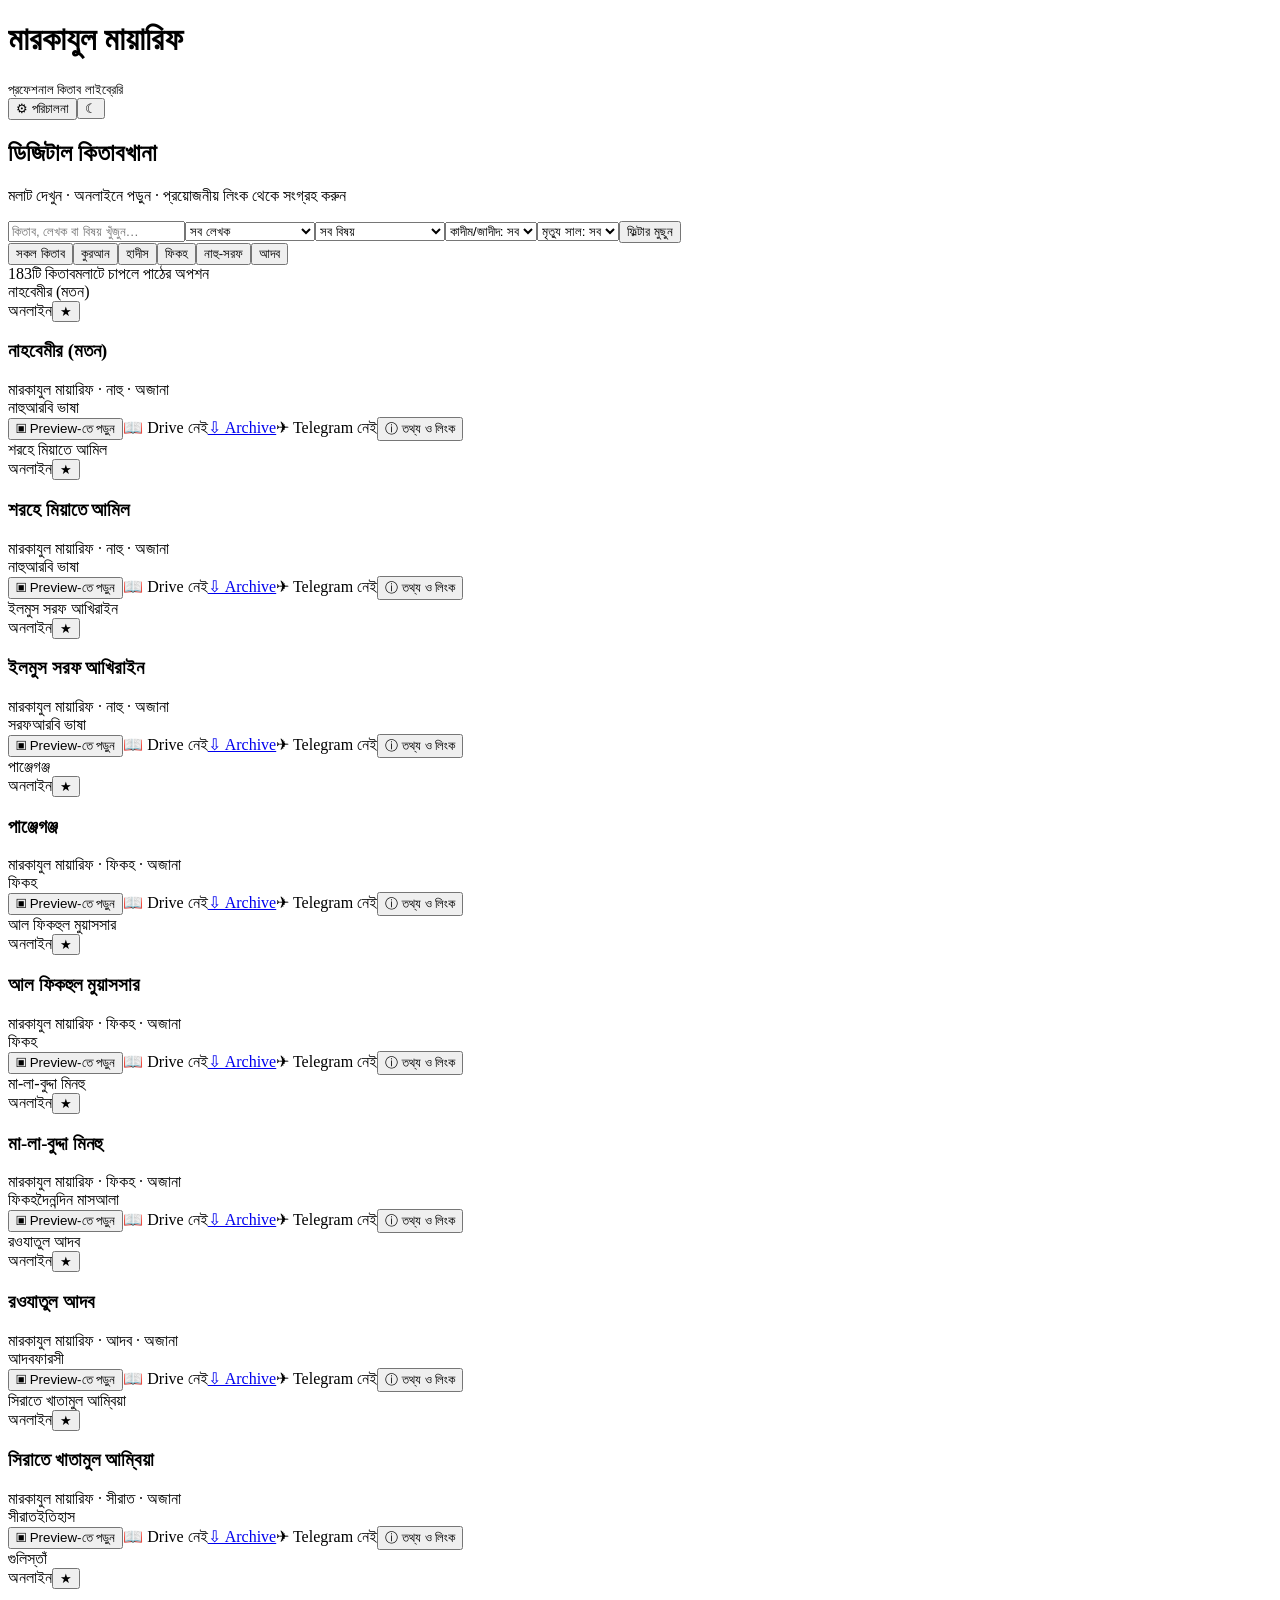
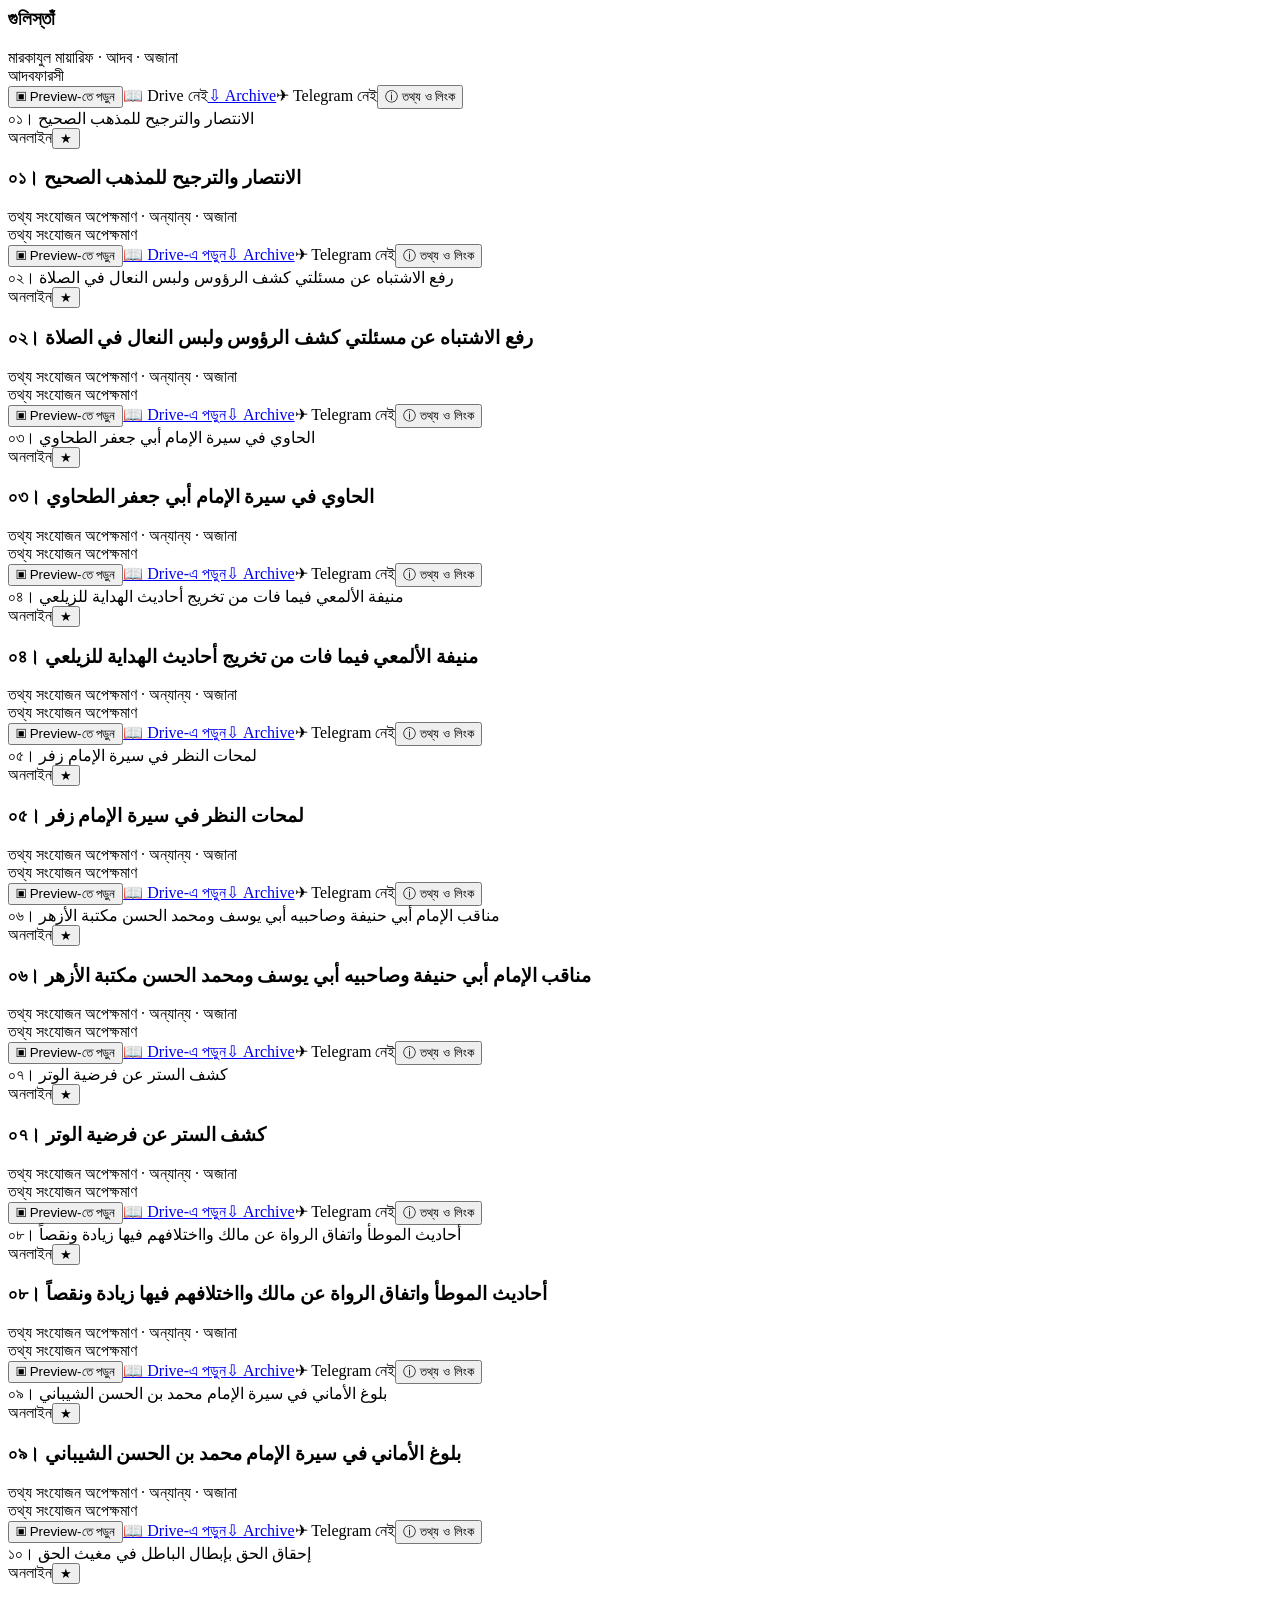
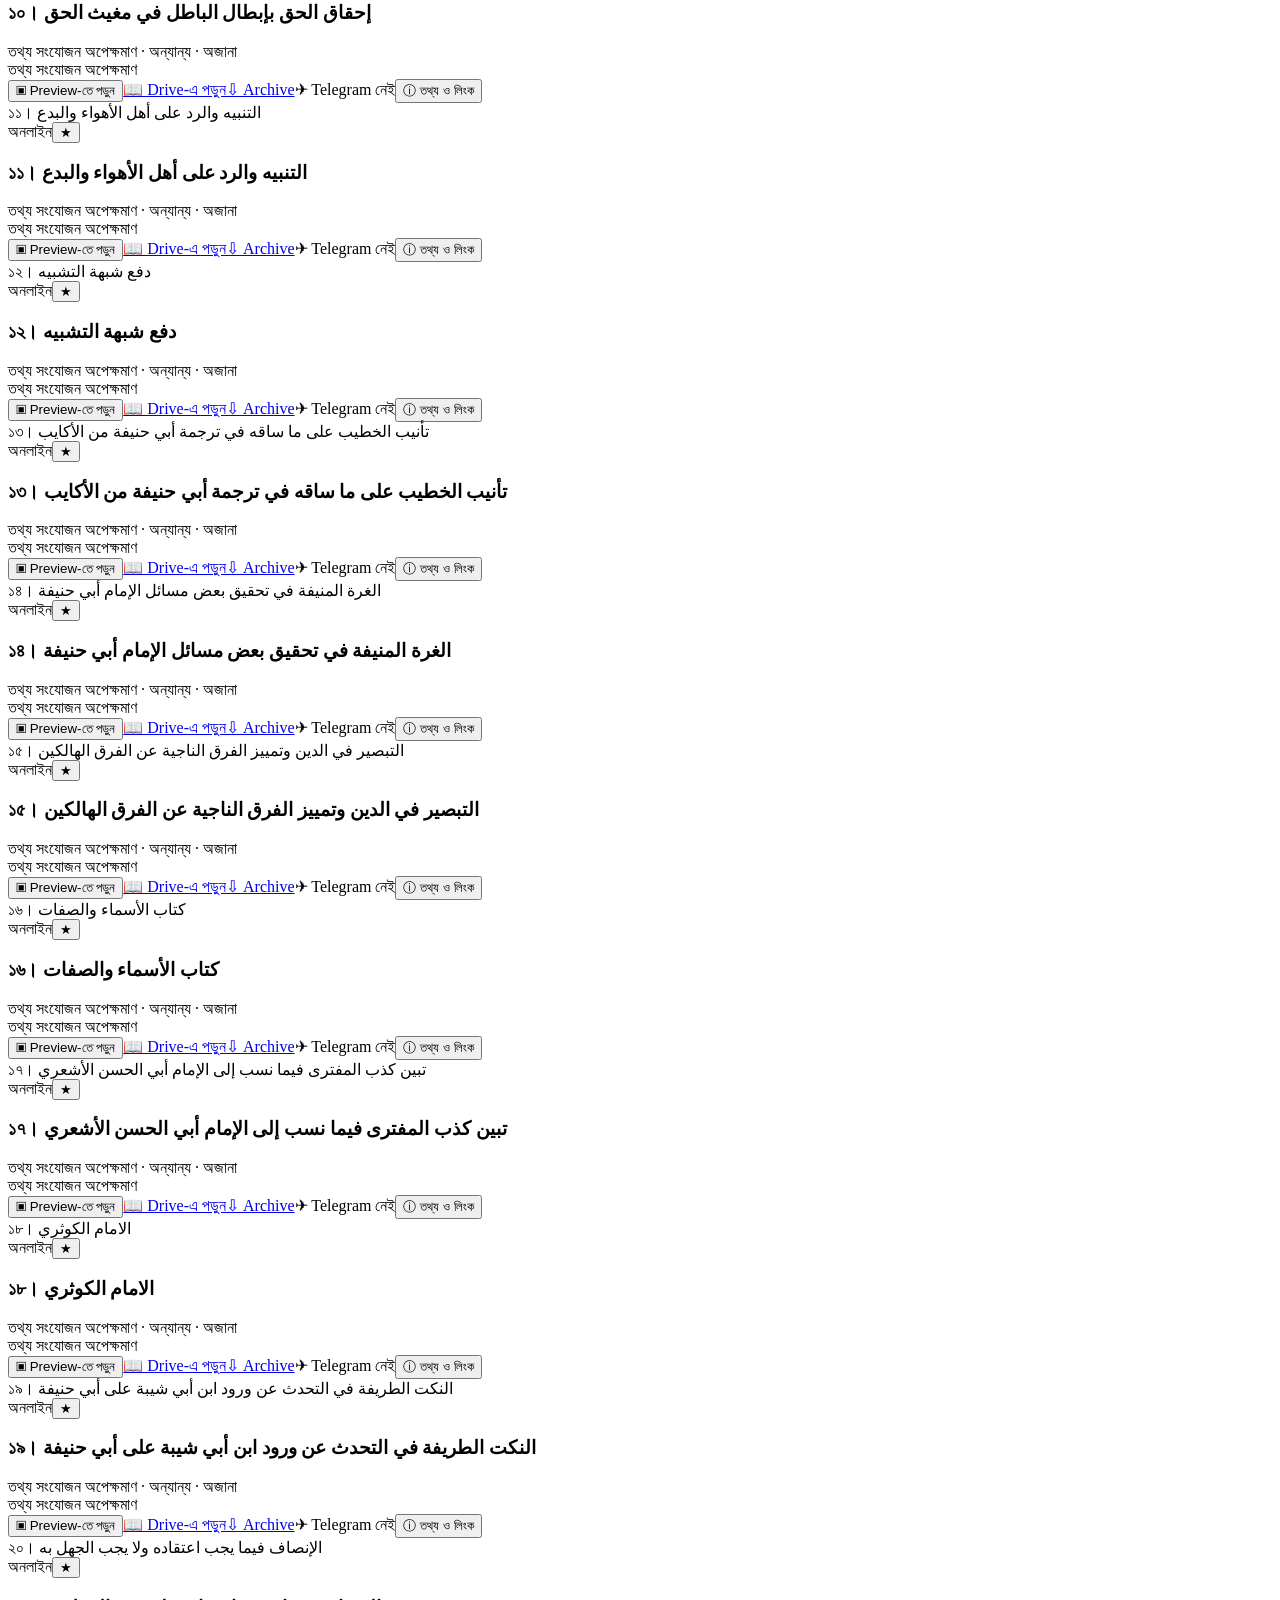
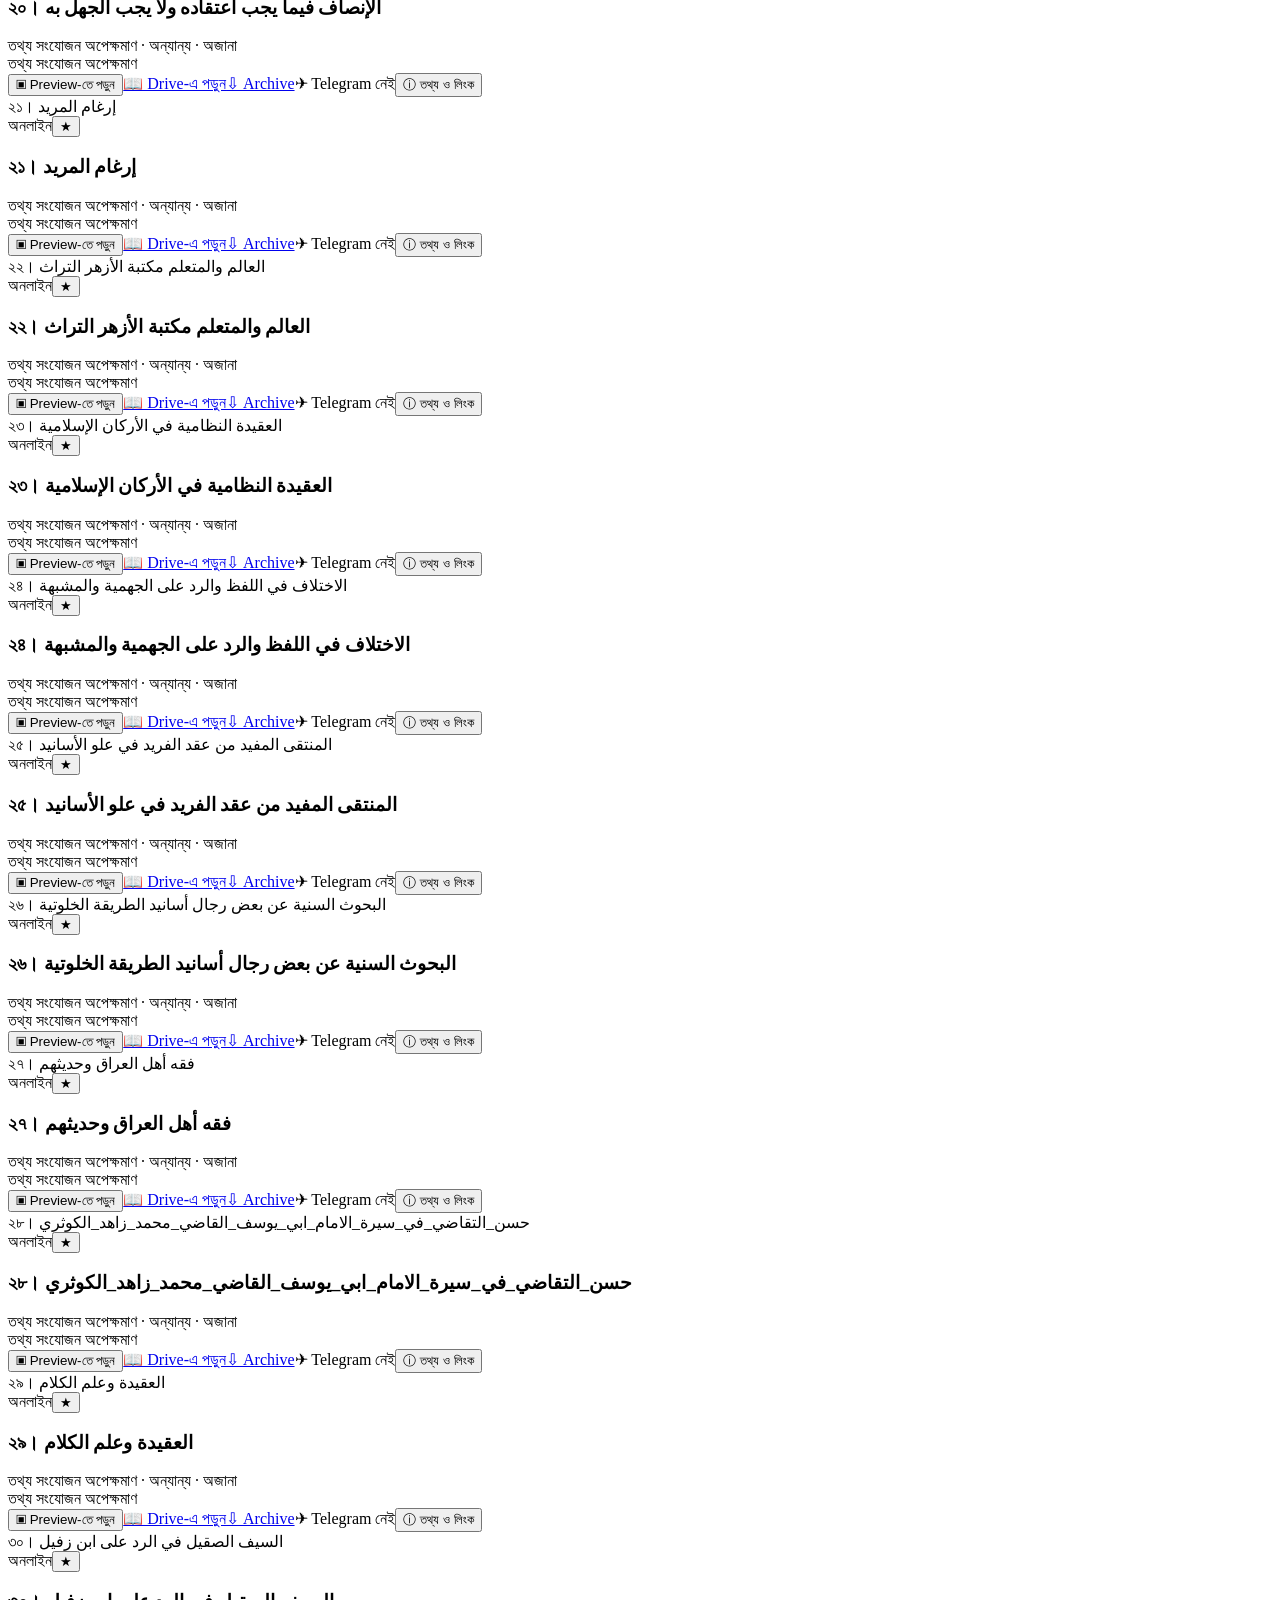
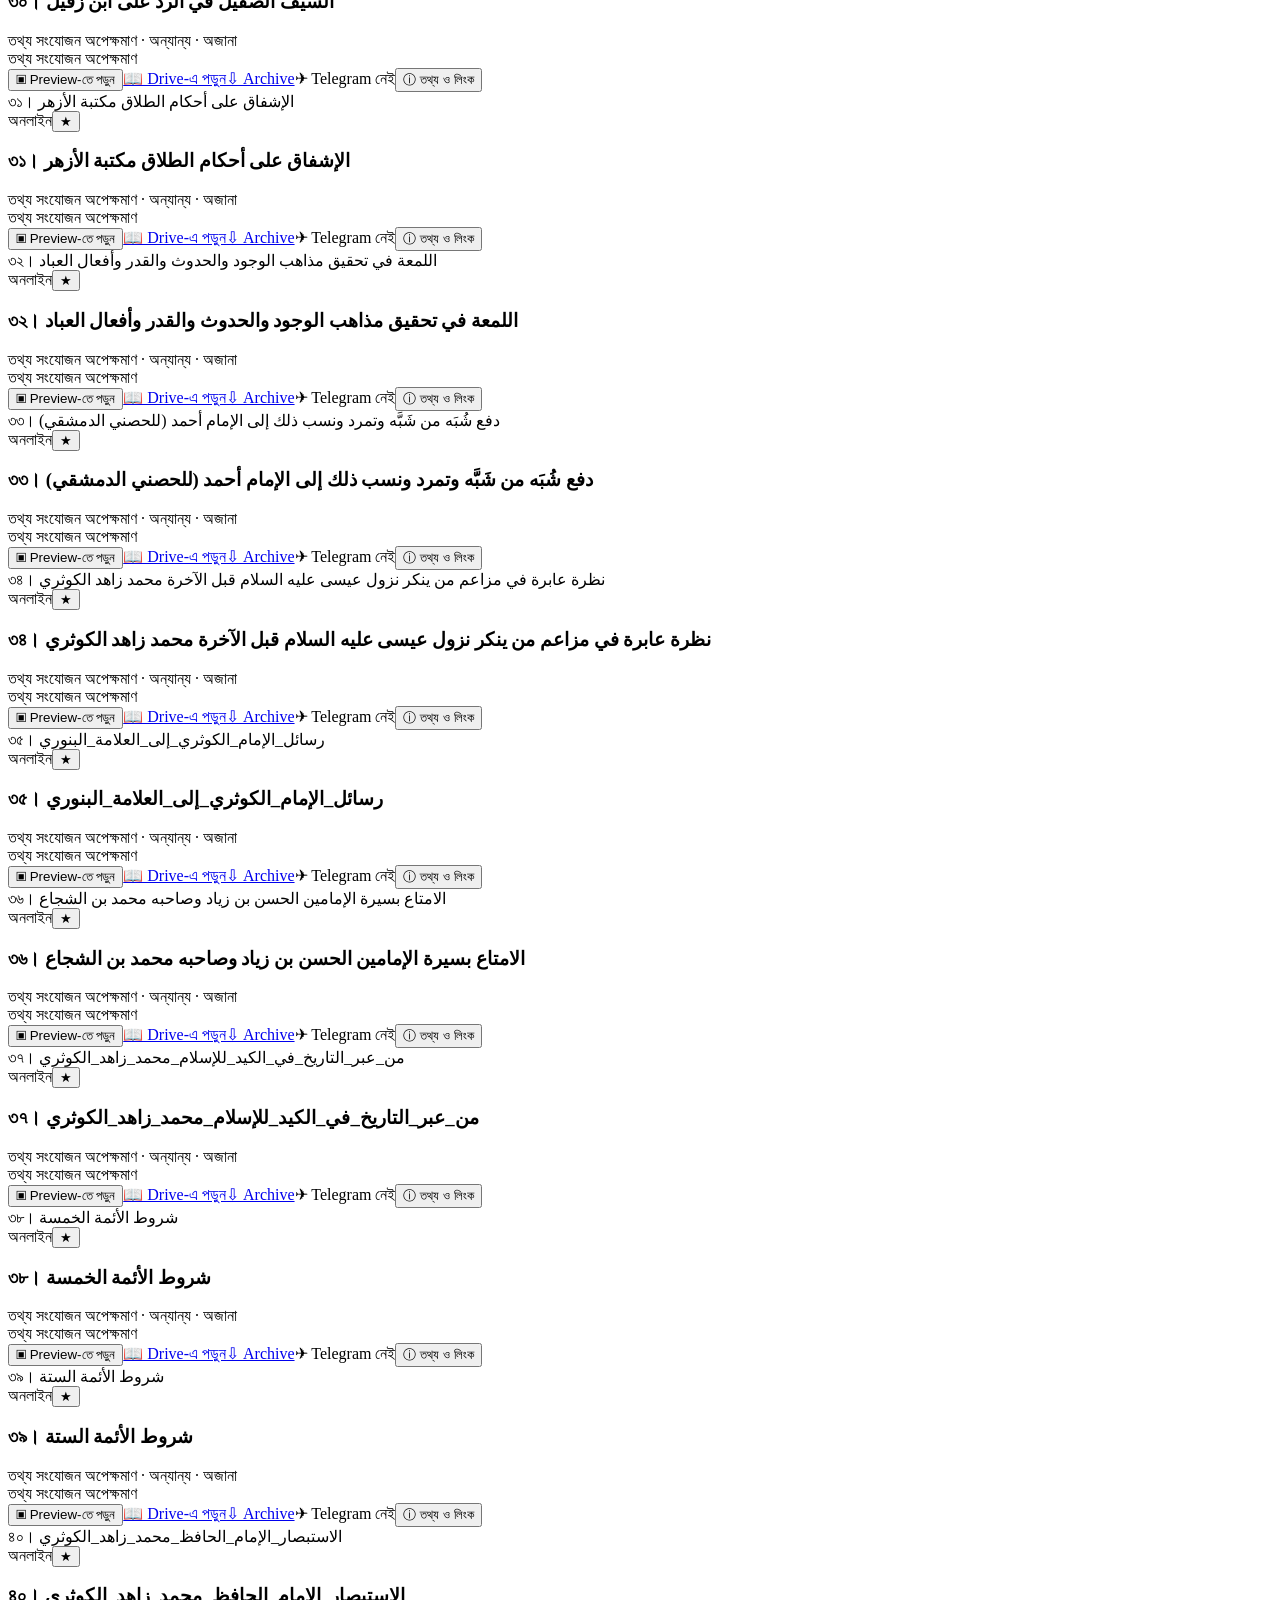
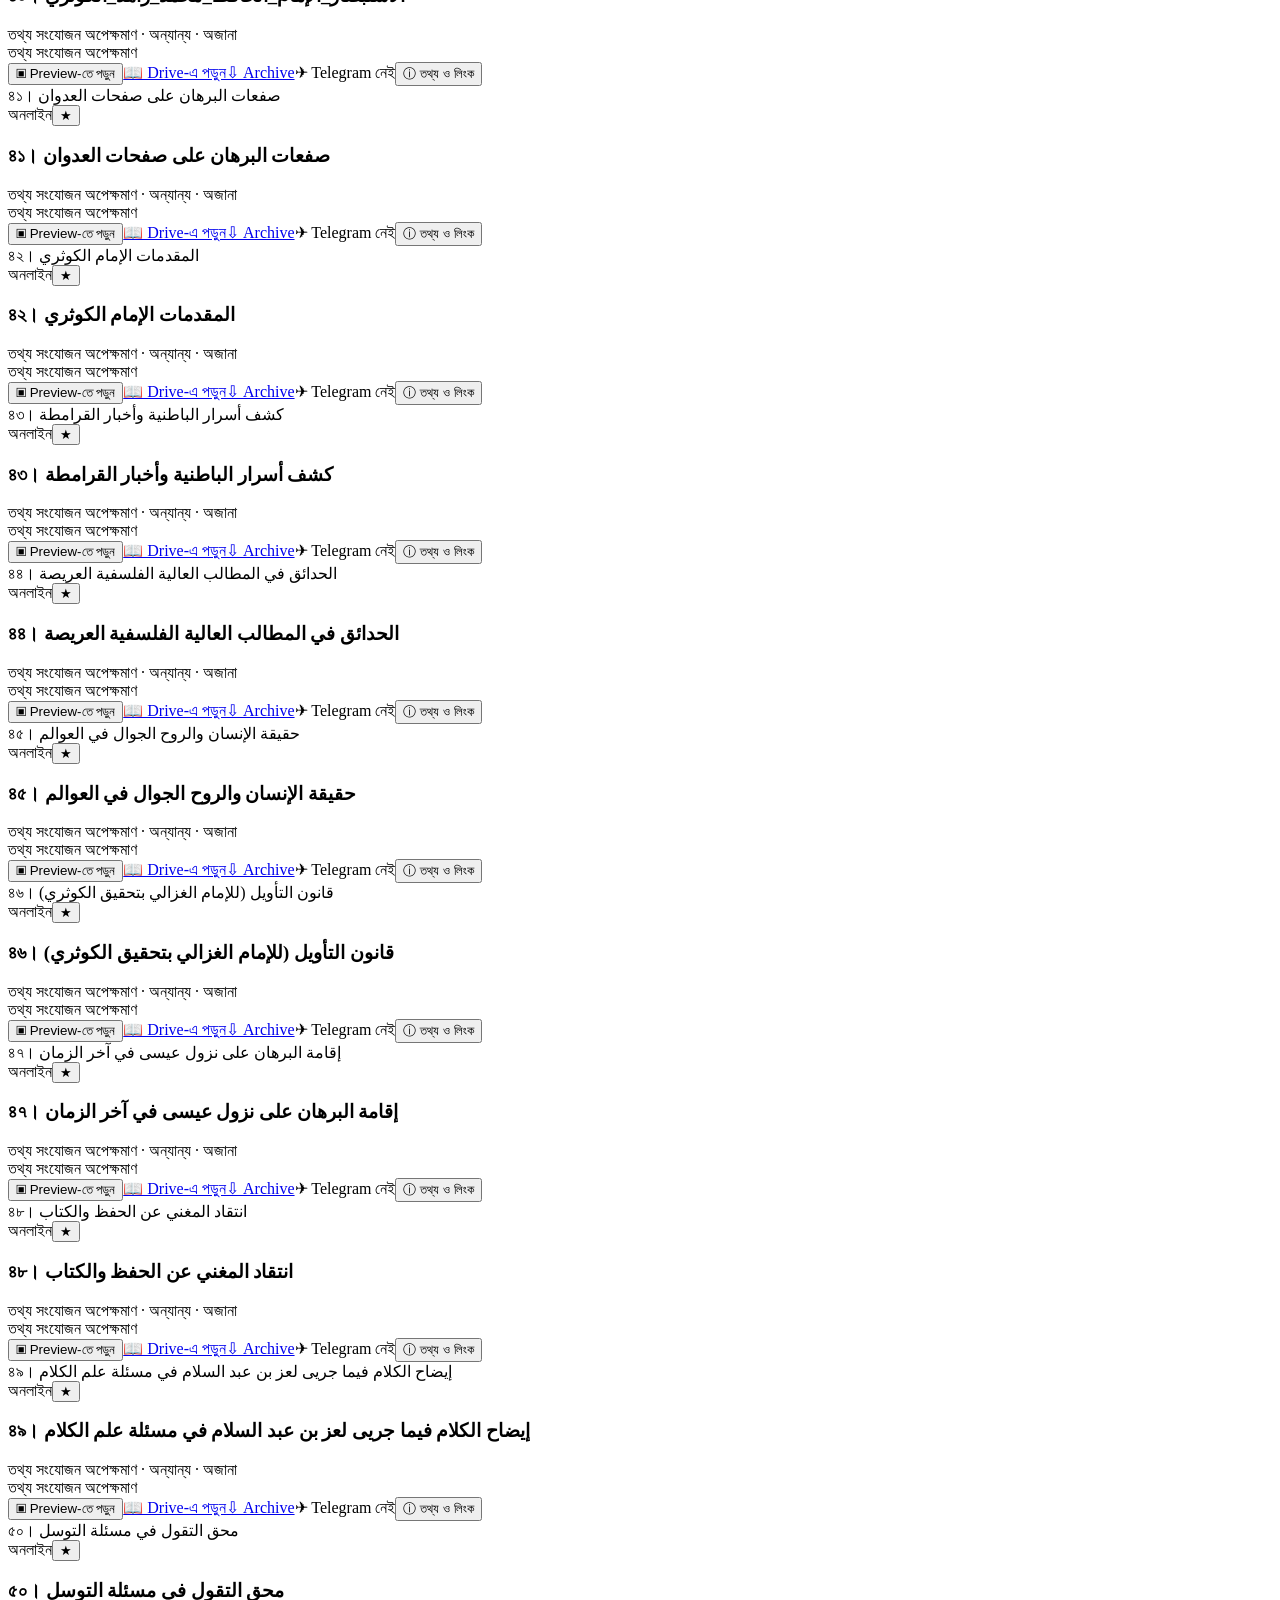
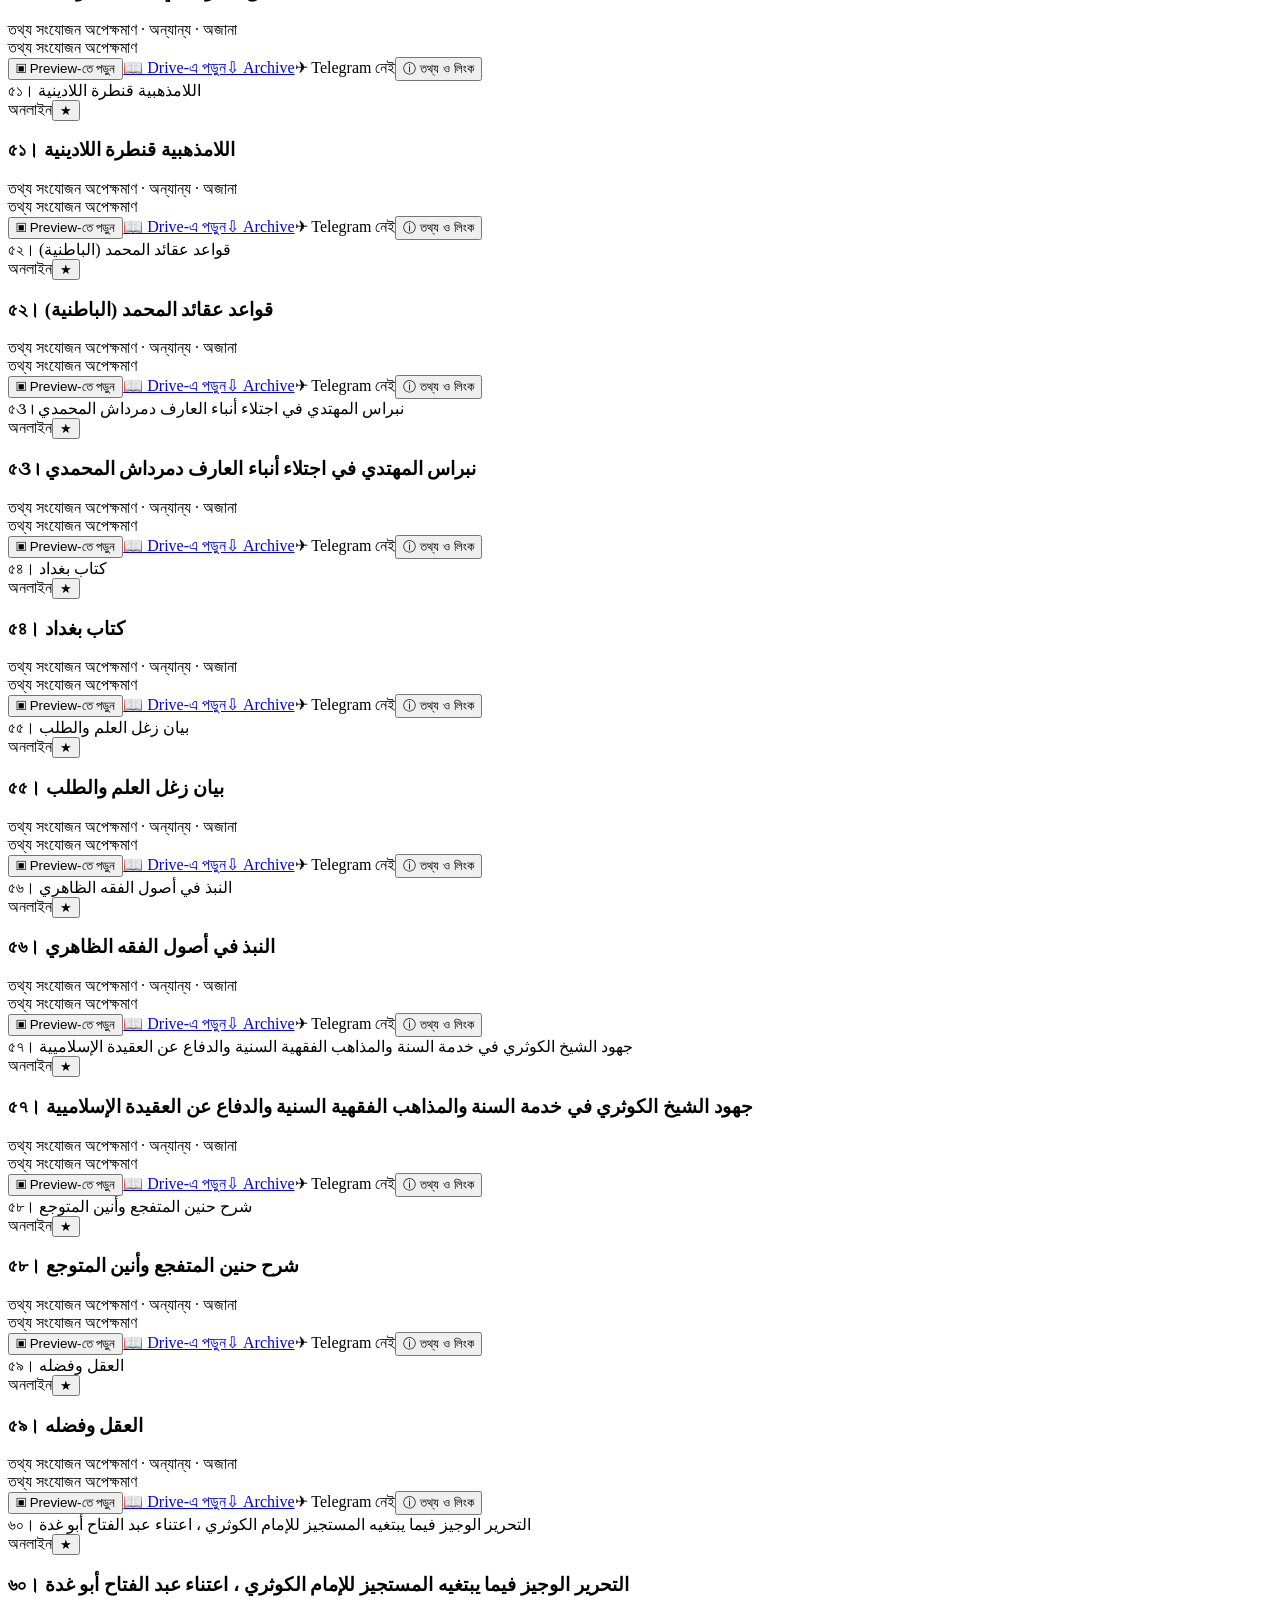
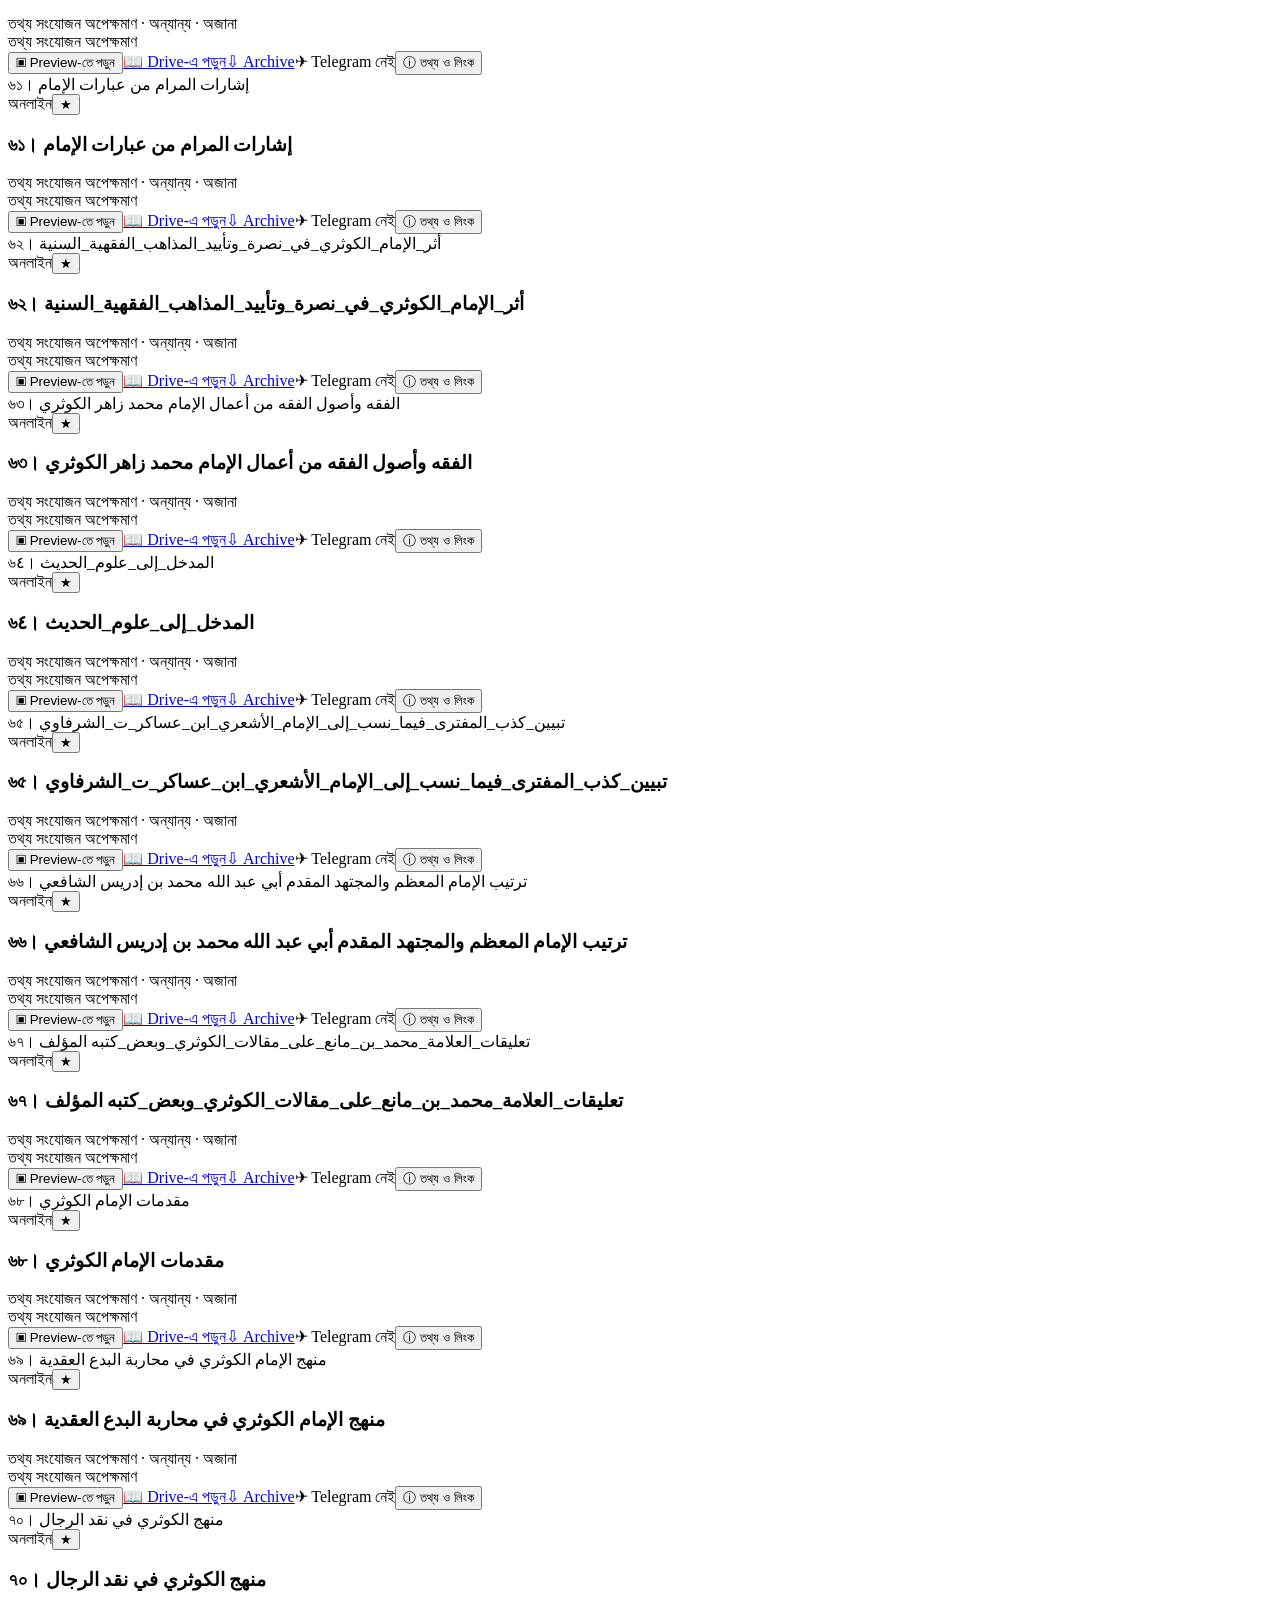
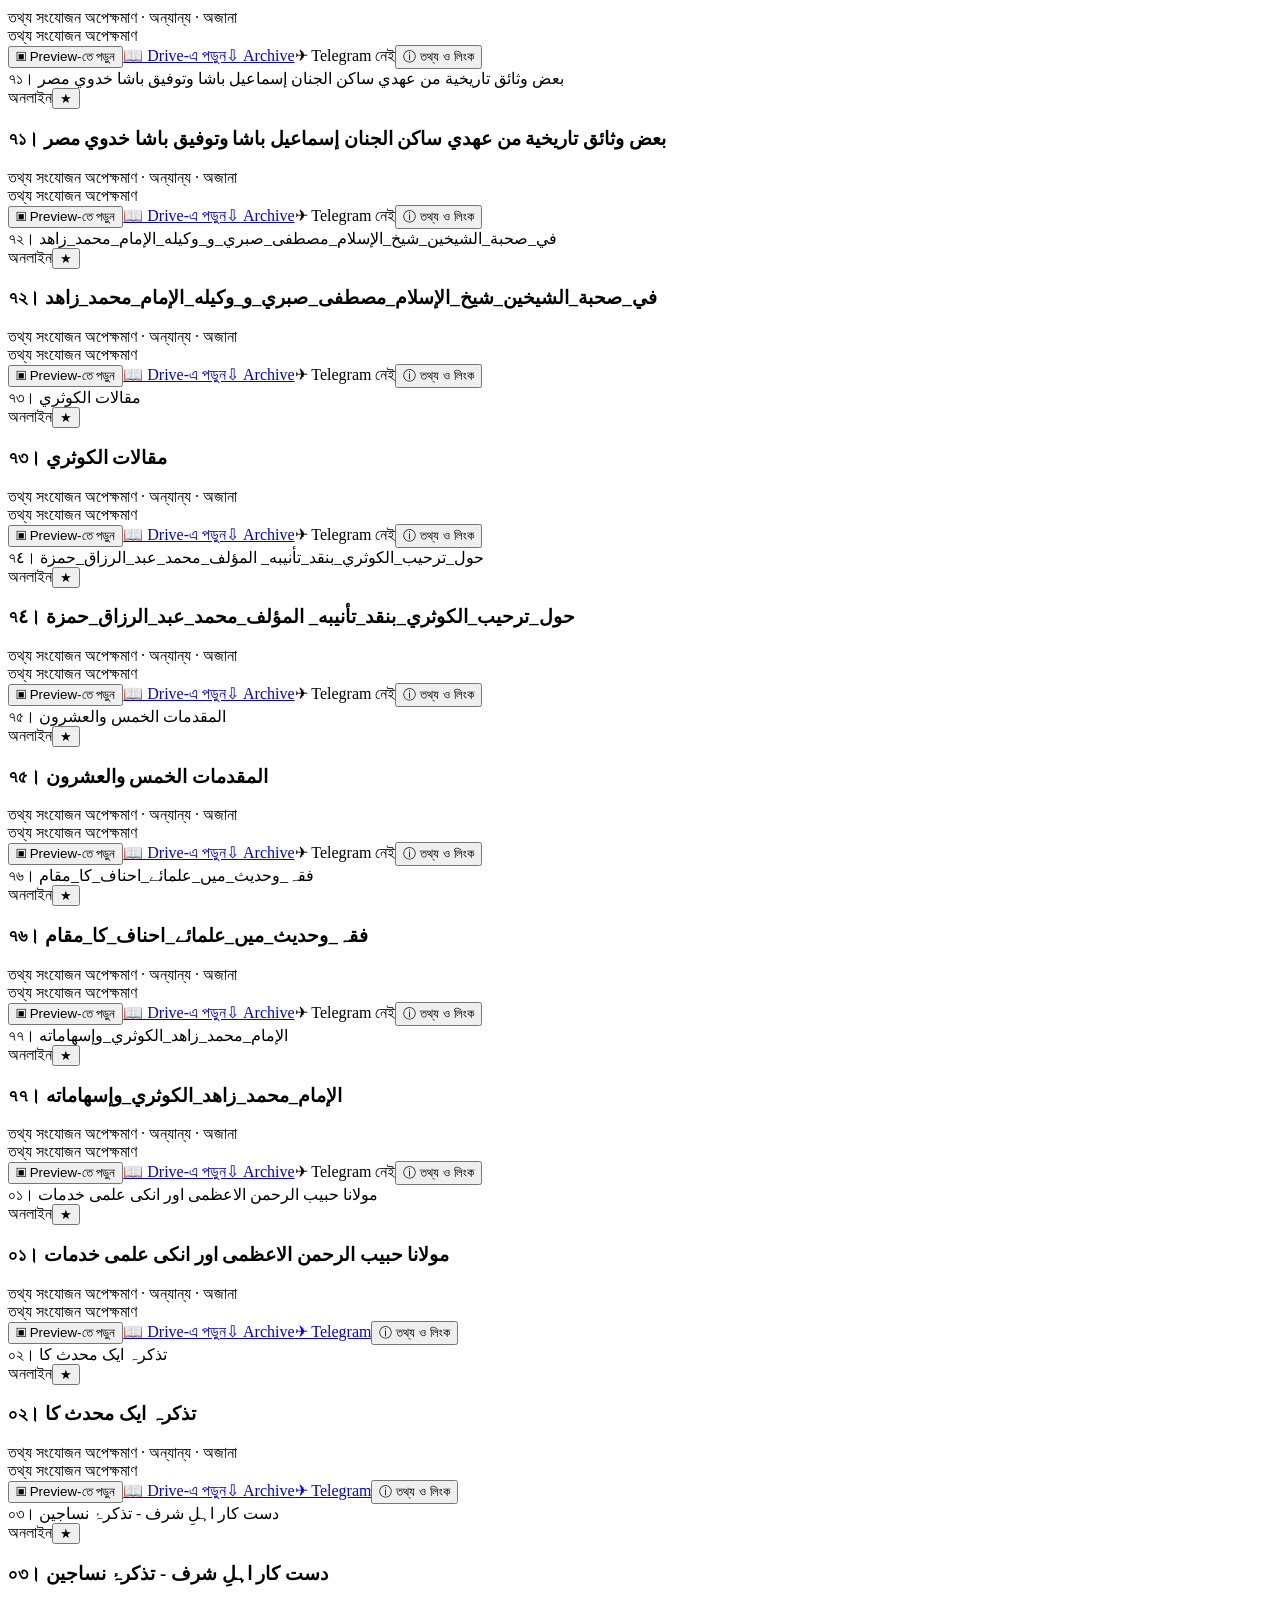
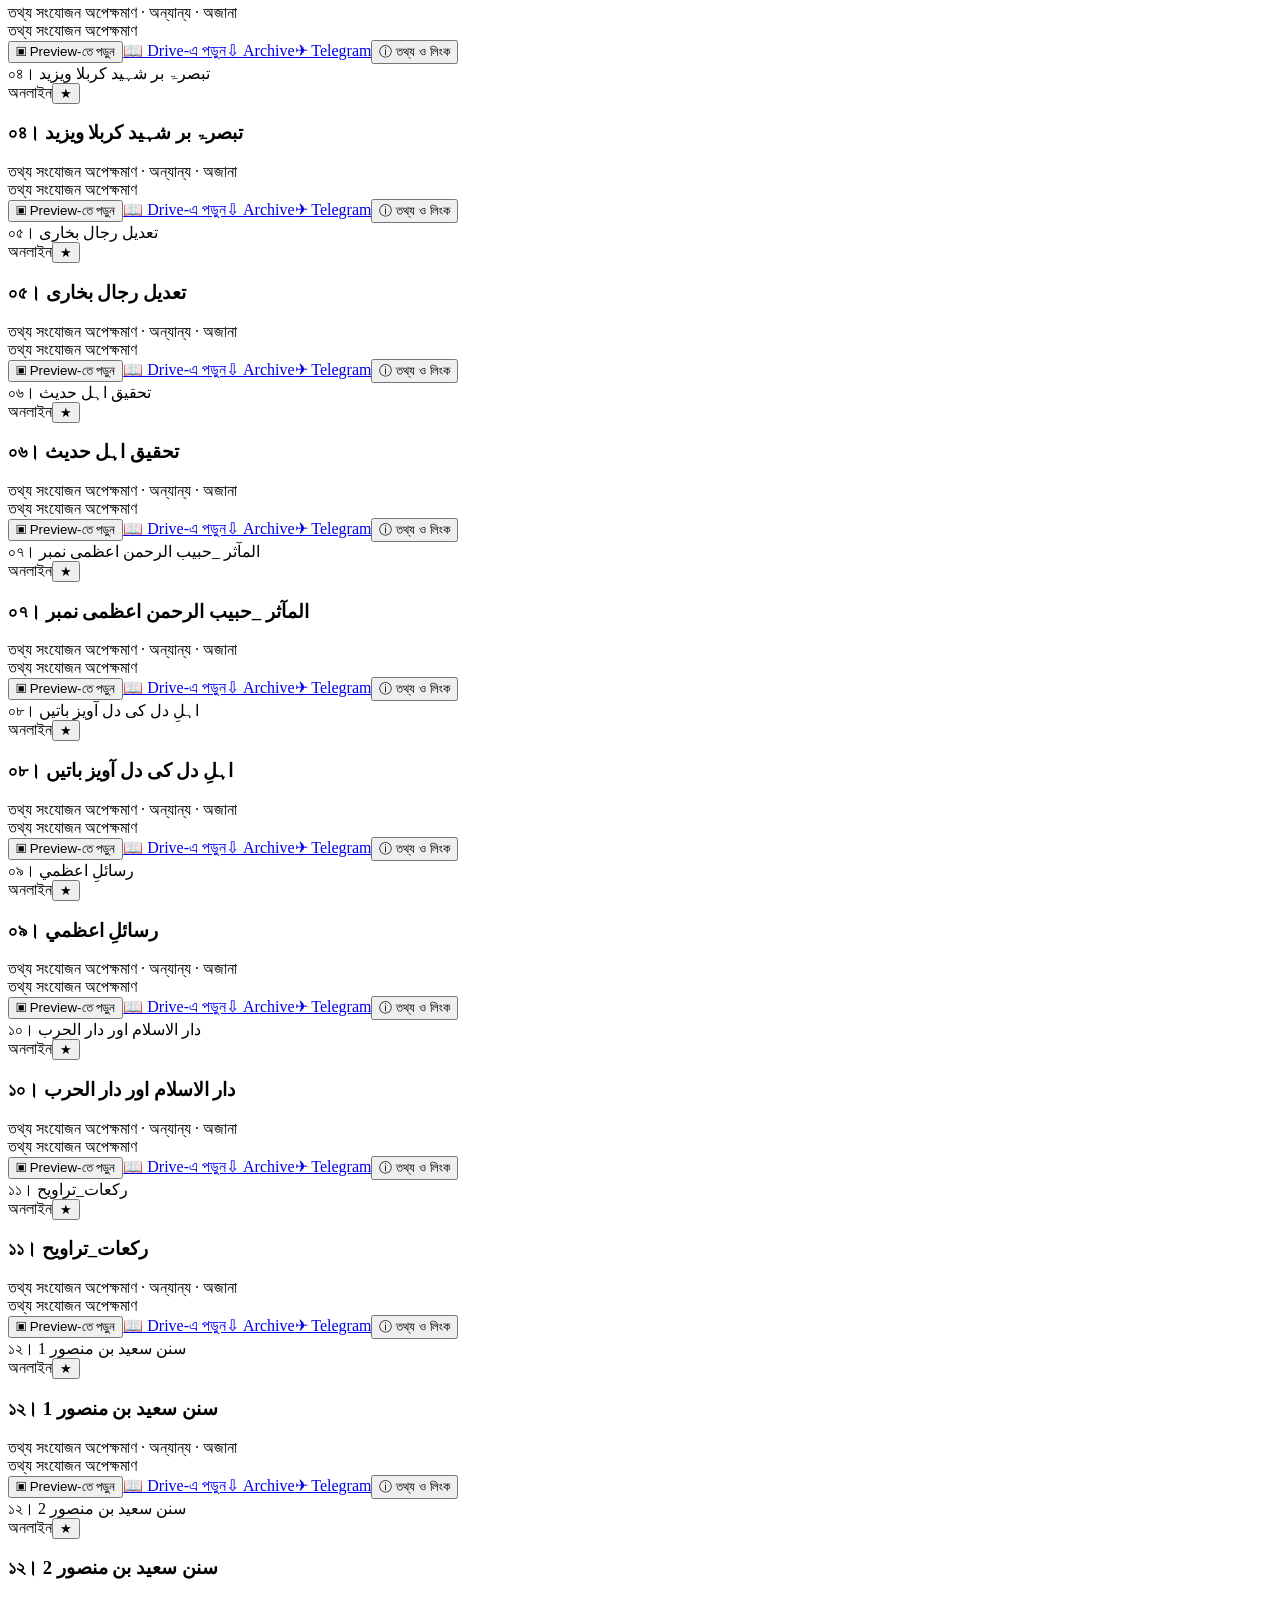
==== commit 2d3e9389: "Update index.html" ====
--- a/index.html
+++ b/index.html
@@ -3,9 +3,7 @@
 <head>
 <meta charset="utf-8"><meta name="viewport" content="width=device-width,initial-scale=1"><meta name="theme-color" content="#04b7bd"><title>মারকাযুল মায়ারিফ · কিতাবখানা</title>
 <link rel="preconnect" href="https://fonts.googleapis.com"><link rel="preconnect" href="https://fonts.gstatic.com" crossorigin><link href="https://fonts.googleapis.com/css2?family=Hind+Siliguri:wght@400;500;600;700&family=Noto+Naskh+Arabic:wght@400;600&display=swap" rel="stylesheet">
-<style>
-:root{--turq:#05b9bf;--deep:#075865;--navy:#073743;--gold:#f0b932;--bg:#f5fbfb;--card:#fff;--ink:#17343a;--muted:#71858a;--line:#d9ebeb;--soft:#e8f8f6;--shadow:0 8px 24px #07586518}body.dark{--bg:#0d2229;--card:#16343d;--ink:#effbfb;--muted:#a9c4c7;--line:#31545c;--soft:#22474d;--shadow:0 8px 24px #0005}*{box-sizing:border-box}body{margin:0;background:var(--bg);color:var(--ink);font-family:'Hind Siliguri',sans-serif}button,input,select,textarea{font:inherit}button{cursor:pointer}.top{position:sticky;top:0;z-index:20;background:var(--turq);color:#fff;box-shadow:0 2px 10px #003d4455}.topline{max-width:1200px;margin:auto;padding:11px 15px;display:flex;align-items:center;gap:11px}.brand{flex:1}.brand h1{font-size:1.2rem;line-height:1.2;margin:0}.brand small{opacity:.9}.topbtn{border:0;border-radius:10px;padding:9px 11px;background:#ffffff2e;color:#fff;font-weight:600}.admin{background:var(--navy)}.hero{max-width:1200px;margin:18px auto 12px;padding:25px 20px;color:#fff;border-radius:20px;background:linear-gradient(135deg,var(--navy),var(--deep) 62%,#079da4);box-shadow:var(--shadow)}.hero h2{margin:0;font-size:clamp(1.45rem,4vw,2.25rem)}.hero p{margin:5px 0 0;opacity:.88}.wrap{max-width:1200px;margin:auto;padding:0 14px 90px}.tools{display:flex;gap:8px;flex-wrap:wrap;margin:13px 0}.search{flex:1;min-width:220px;border:1px solid var(--line);border-radius:12px;padding:11px 13px;background:var(--card);color:var(--ink);outline:0}.select,.reset{border:1px solid var(--line);border-radius:12px;background:var(--card);color:var(--ink);padding:10px 12px}.reset{cursor:pointer}.chips{display:flex;gap:7px;overflow:auto;padding:2px 0 12px}.chip{white-space:nowrap;border:1px solid var(--line);border-radius:99px;padding:8px 14px;background:var(--card);color:var(--muted)}.chip.active,.chip:hover{background:var(--turq);color:#fff;border-color:var(--turq)}.meta{display:flex;justify-content:space-between;color:var(--muted);font-size:.86rem;margin:3px 2px 12px}.grid{display:grid;grid-template-columns:repeat(auto-fill,minmax(205px,1fr));gap:15px}.card{background:var(--card);border:1px solid var(--line);border-radius:15px;overflow:hidden;box-shadow:var(--shadow);transition:.2s;display:flex;flex-direction:column}.card:hover{transform:translateY(-3px)}.cover{aspect-ratio:3/4;background:#dfe9e8;position:relative;overflow:hidden}.cover img{width:100%;height:100%;object-fit:cover;display:block}.fallback{height:100%;display:grid;place-items:center;text-align:center;padding:18px;background:linear-gradient(145deg,#12444f,#09abb1);color:#ffeba6;font:600 1.25rem 'Noto Naskh Arabic'}.online{position:absolute;left:9px;top:9px;background:#e8473c;color:#fff;padding:3px 8px;border-radius:5px;font-size:.7rem}.star{position:absolute;right:9px;top:9px;border:0;border-radius:50%;width:33px;height:33px;background:#0009;color:#fff;font-size:17px}.star.on{color:#ffd336}.body{padding:11px 12px;display:flex;flex-direction:column;flex:1}.bookname{font-size:1rem;line-height:1.45;margin:0 0 3px;color:var(--navy)}body.dark .bookname{color:#d8ffff}.author{font-size:.82rem;color:var(--muted);margin-bottom:7px}.tags{display:flex;flex-wrap:wrap;gap:4px;margin-bottom:9px}.tag{background:var(--soft);color:var(--deep);padding:3px 6px;border-radius:5px;font-size:.69rem}.actions{margin-top:auto;display:grid;grid-template-columns:1fr 1fr;gap:5px}.btn{border:0;border-radius:8px;text-decoration:none;text-align:center;padding:8px 3px;font-size:.75rem;font-weight:600}.read{grid-column:span 2;background:var(--gold);color:#3c2b08}.drive{background:#e5f7eb;color:#118041}.archive{background:#e7f2fb;color:#1a658f}.telegram{background:#e6f4ff;color:#1376aa}.info{background:#ede8fa;color:#6943a0}.empty{display:none;text-align:center;background:var(--card);color:var(--muted);padding:32px;border:1px dashed var(--line);border-radius:14px}.bottom{position:fixed;bottom:0;left:0;right:0;background:var(--card);border-top:1px solid var(--line);z-index:15;display:flex;justify-content:center;gap:6px;padding:7px}.bottom button{border:0;background:transparent;color:var(--muted);padding:5px 15px}.bottom button.active{color:var(--turq);font-weight:700}.modal{display:none;position:fixed;inset:0;background:#002e35b8;z-index:30;align-items:center;justify-content:center;padding:13px}.modal.show{display:flex}.dialog{position:relative;width:min(720px,100%);max-height:94vh;overflow:auto;background:var(--card);color:var(--ink);border-radius:17px;padding:20px}.dialog h2{margin:0 0 13px;color:var(--deep)}.close{position:absolute;right:13px;top:11px;border:0;border-radius:50%;width:32px;height:32px;background:var(--bg);color:var(--ink);font-size:20px}.form{display:grid;grid-template-columns:1fr 1fr;gap:10px}.field{display:flex;flex-direction:column;gap:4px}.full{grid-column:span 2}.field label{font-size:.8rem;font-weight:600}.field input,.field textarea,.field select{border:1px solid var(--line);border-radius:8px;padding:9px;background:var(--bg);color:var(--ink)}.field textarea{min-height:65px}.submit{grid-column:span 2;border:0;border-radius:9px;padding:11px;background:var(--deep);color:#fff;font-weight:700}.notice{font-size:.78rem;background:#fff8dc;color:#765b12;padding:9px;border-radius:8px;margin-bottom:12px}.reader{width:min(1100px,100%);height:92vh;padding:0;overflow:hidden}.reader iframe{width:100%;height:100%;border:0}.detail-cover{width:150px;aspect-ratio:3/4;object-fit:cover;float:left;margin:0 15px 8px 0;border-radius:8px}.toast{position:fixed;z-index:50;bottom:65px;left:50%;transform:translate(-50%,80px);background:var(--navy);color:#fff;border-radius:9px;padding:10px 15px;transition:.25s}.toast.show{transform:translate(-50%,0)}@media(max-width:600px){.topline{padding:10px 9px}.brand h1{font-size:1.02rem}.topbtn{padding:8px;font-size:.72rem}.wrap{padding:0 8px 84px}.hero{margin:11px 0;padding:20px 16px}.grid{grid-template-columns:repeat(2,minmax(0,1fr));gap:9px}.body{padding:8px}.bookname{font-size:.88rem}.btn{font-size:.67rem;padding:7px 2px}.form{grid-template-columns:1fr}.full,.submit{grid-column:span 1}.bottom button{padding:5px 10px;font-size:.75rem}}
-.tools select{min-width:135px}.search:focus,.field input:focus,.field select:focus,.field textarea:focus{border-color:var(--turq);box-shadow:0 0 0 3px #05b9bf22;outline:0}.topbtn:focus-visible,.chip:focus-visible,.btn:focus-visible,.bottom button:focus-visible,.select:focus-visible,.reset:focus-visible{outline:3px solid #f0b932;outline-offset:2px}.card{min-width:0}.bookname,.author{overflow-wrap:anywhere}.dialog{overscroll-behavior:contain}.form .submit{width:100%;cursor:pointer}.bottom{padding-bottom:max(7px,env(safe-area-inset-bottom))}@media(max-width:600px){.tools>*{min-width:0}.search{flex-basis:100%;min-width:100%}.tools select{flex:1 1 calc(50% - 5px);min-width:0}.reset{flex:1 1 100%}.meta{gap:8px;align-items:center}.meta span:last-child{text-align:right}.dialog{padding:16px}.reader{padding:0}.topline{gap:7px}.brand small{font-size:.72rem}.grid{align-items:stretch}.card{border-radius:12px}.actions{gap:4px}.bottom{justify-content:space-around;gap:0}.bottom button{flex:1;padding-left:4px;padding-right:4px}}@media(min-width:900px){.tools{align-items:center}.grid{grid-template-columns:repeat(auto-fill,minmax(220px,1fr))}}</style></head>
+<link rel="stylesheet" href="./markazul-maarif-style.css"></head>
 <body>
 <header class="top"><div class="topline"><div class="brand"><h1>মারকাযুল মায়ারিফ</h1><small>প্রফেশনাল কিতাব লাইব্রেরি</small></div><button class="topbtn admin" id="adminBtn">⚙ পরিচালনা</button><button class="topbtn" id="themeBtn">☾</button></div></header>
 <main class="wrap"><section class="hero"><h2>ডিজিটাল কিতাবখানা</h2><p>মলাট দেখুন · অনলাইনে পড়ুন · প্রয়োজনীয় লিংক থেকে সংগ্রহ করুন</p></section><div class="tools"><input id="search" class="search" placeholder="কিতাব, লেখক বা বিষয় খুঁজুন…"><select id="author" class="select"><option value="">সব লেখক</option></select><select id="tag" class="select"><option value="">সব বিষয়</option></select><select id="era" class="select"><option value="">কাদীম/জাদীদ: সব</option><option value="কাদীম">কাদীম</option><option value="জাদীদ">জাদীদ</option><option value="অজানা">অজানা</option></select><select id="year" class="select"><option value="">মৃত্যু সাল: সব</option></select><button id="reset" class="reset">ফিল্টার মুছুন</button></div><div class="chips"><button class="chip active" data-cat="">সকল কিতাব</button><button class="chip" data-cat="কুরআন">কুরআন</button><button class="chip" data-cat="হাদীস">হাদীস</button><button class="chip" data-cat="ফিকহ">ফিকহ</button><button class="chip" data-cat="নাহু">নাহু-সরফ</button><button class="chip" data-cat="আদব">আদব</button></div><div class="meta"><span id="count">কিতাব লোড হচ্ছে…</span><span>মলাটে চাপলে পাঠের অপশন</span></div><section id="grid" class="grid"></section><div id="empty" class="empty">কোনো কিতাব পাওয়া যায়নি।</div></main>
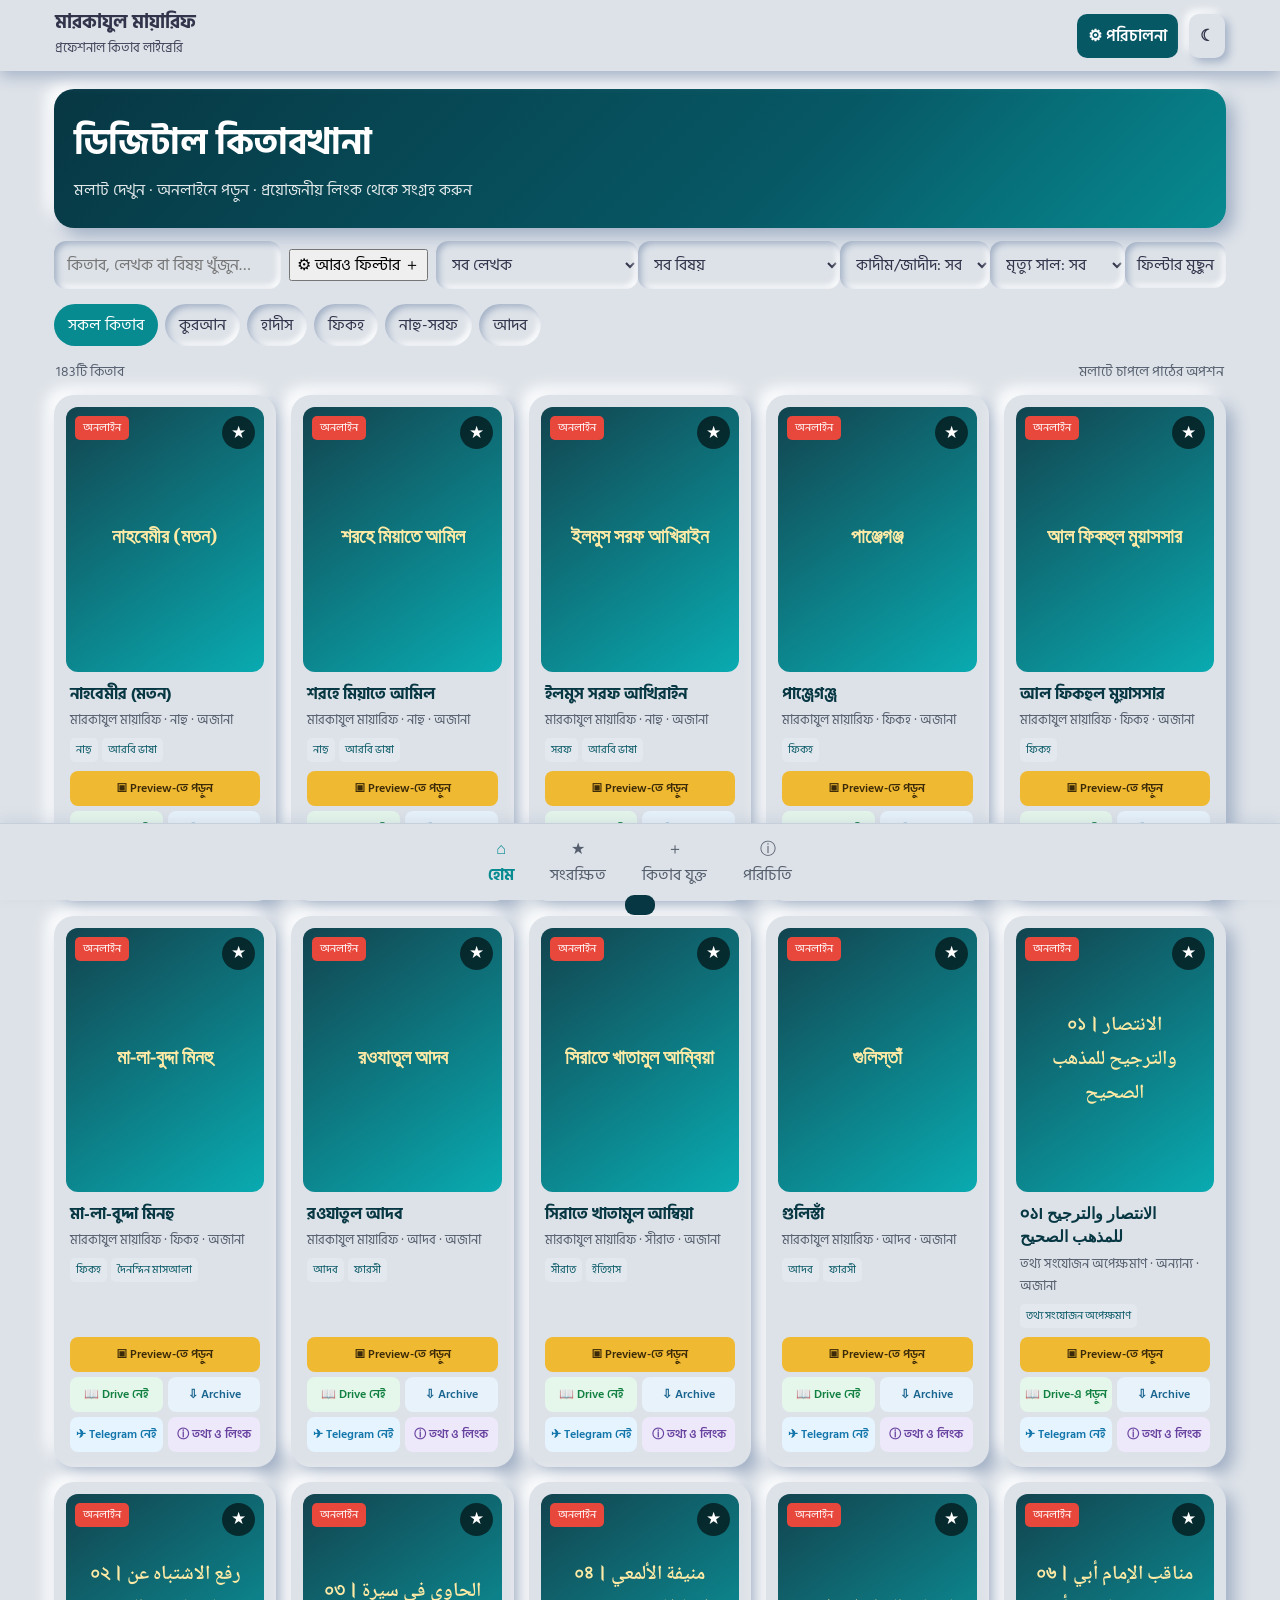
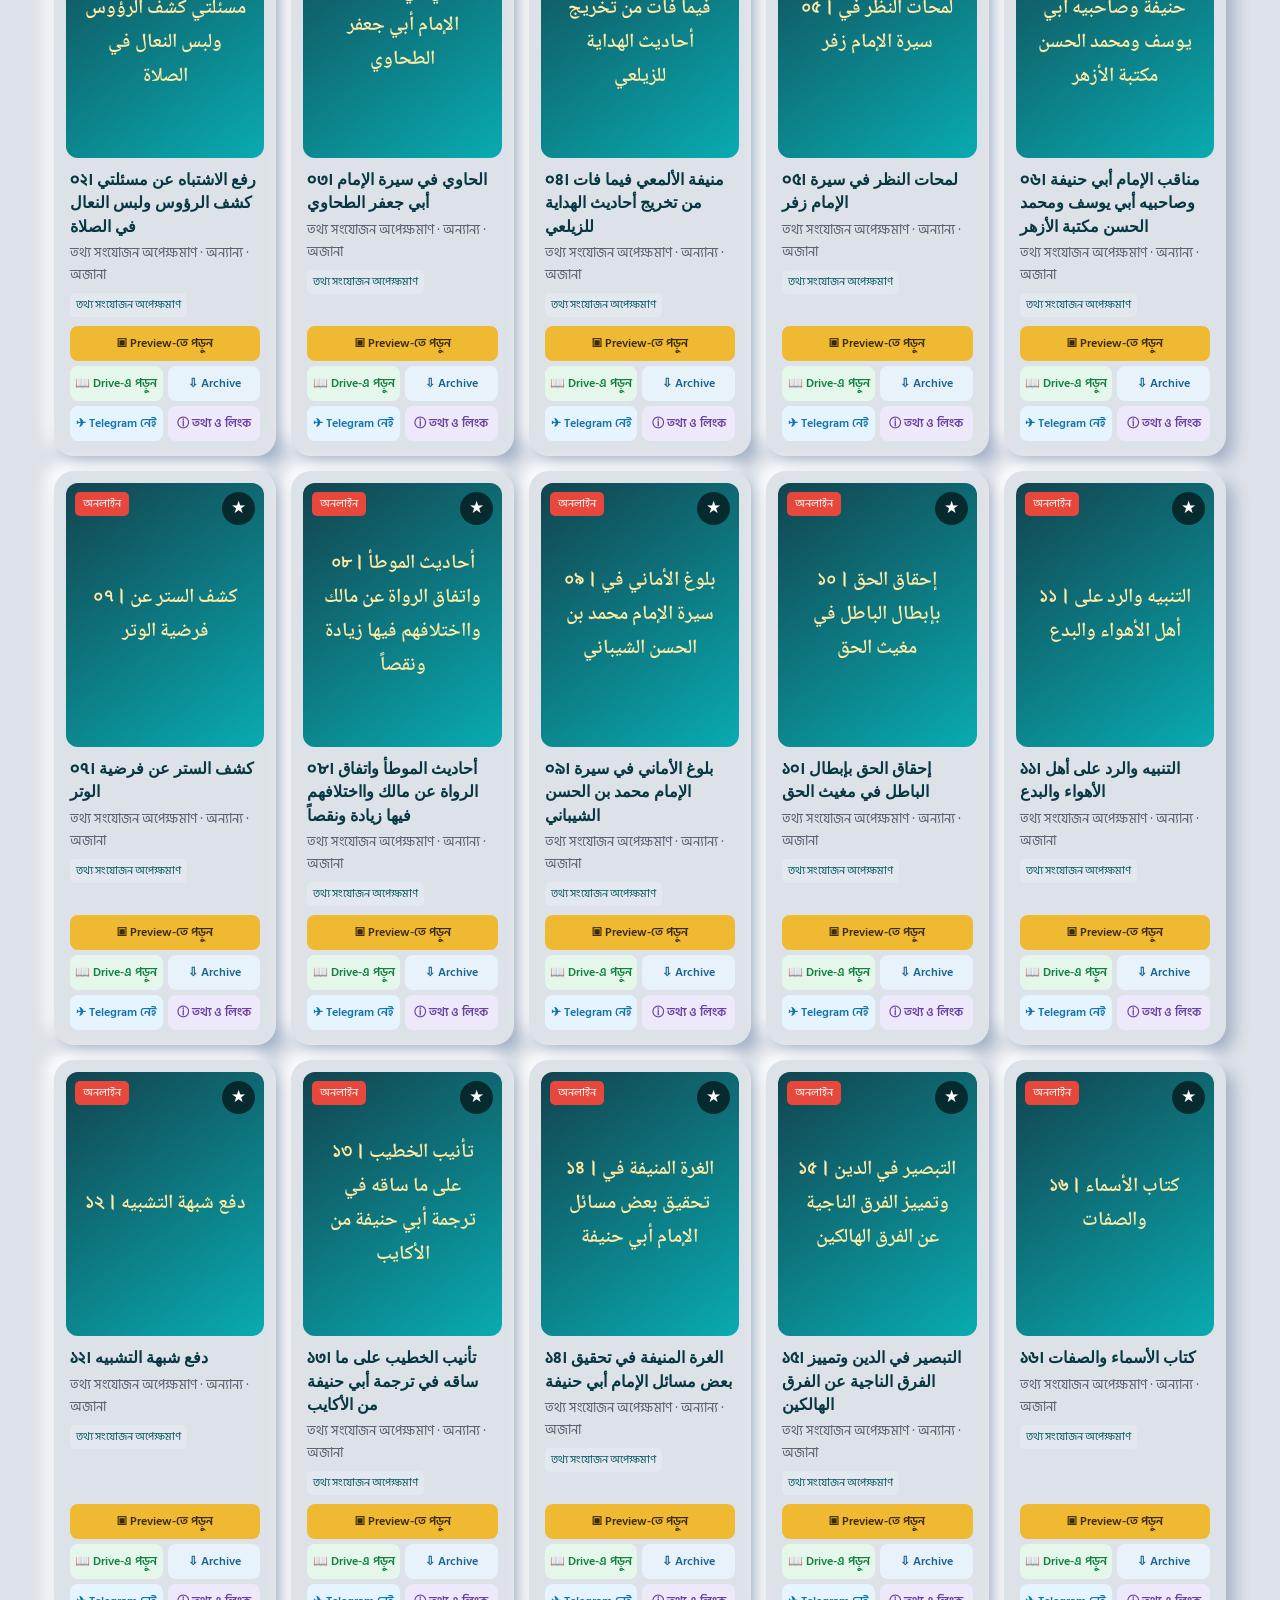
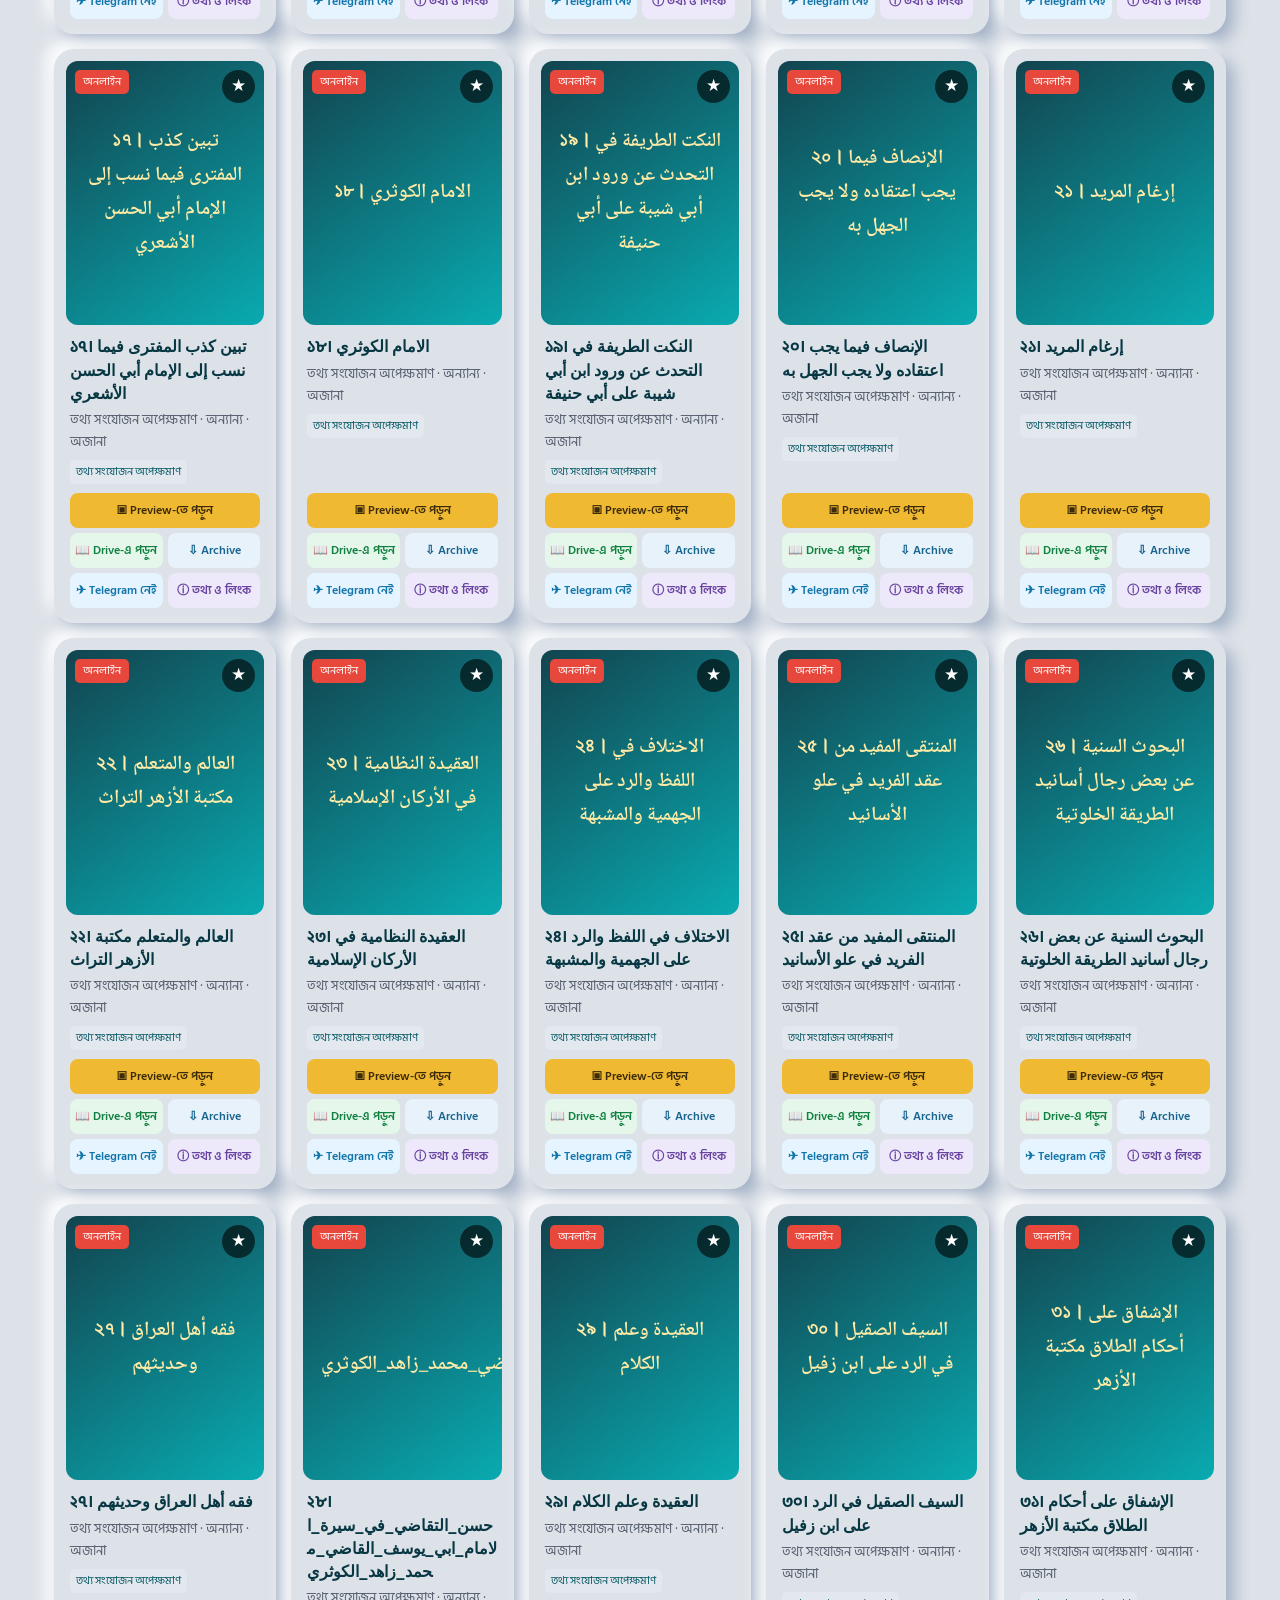
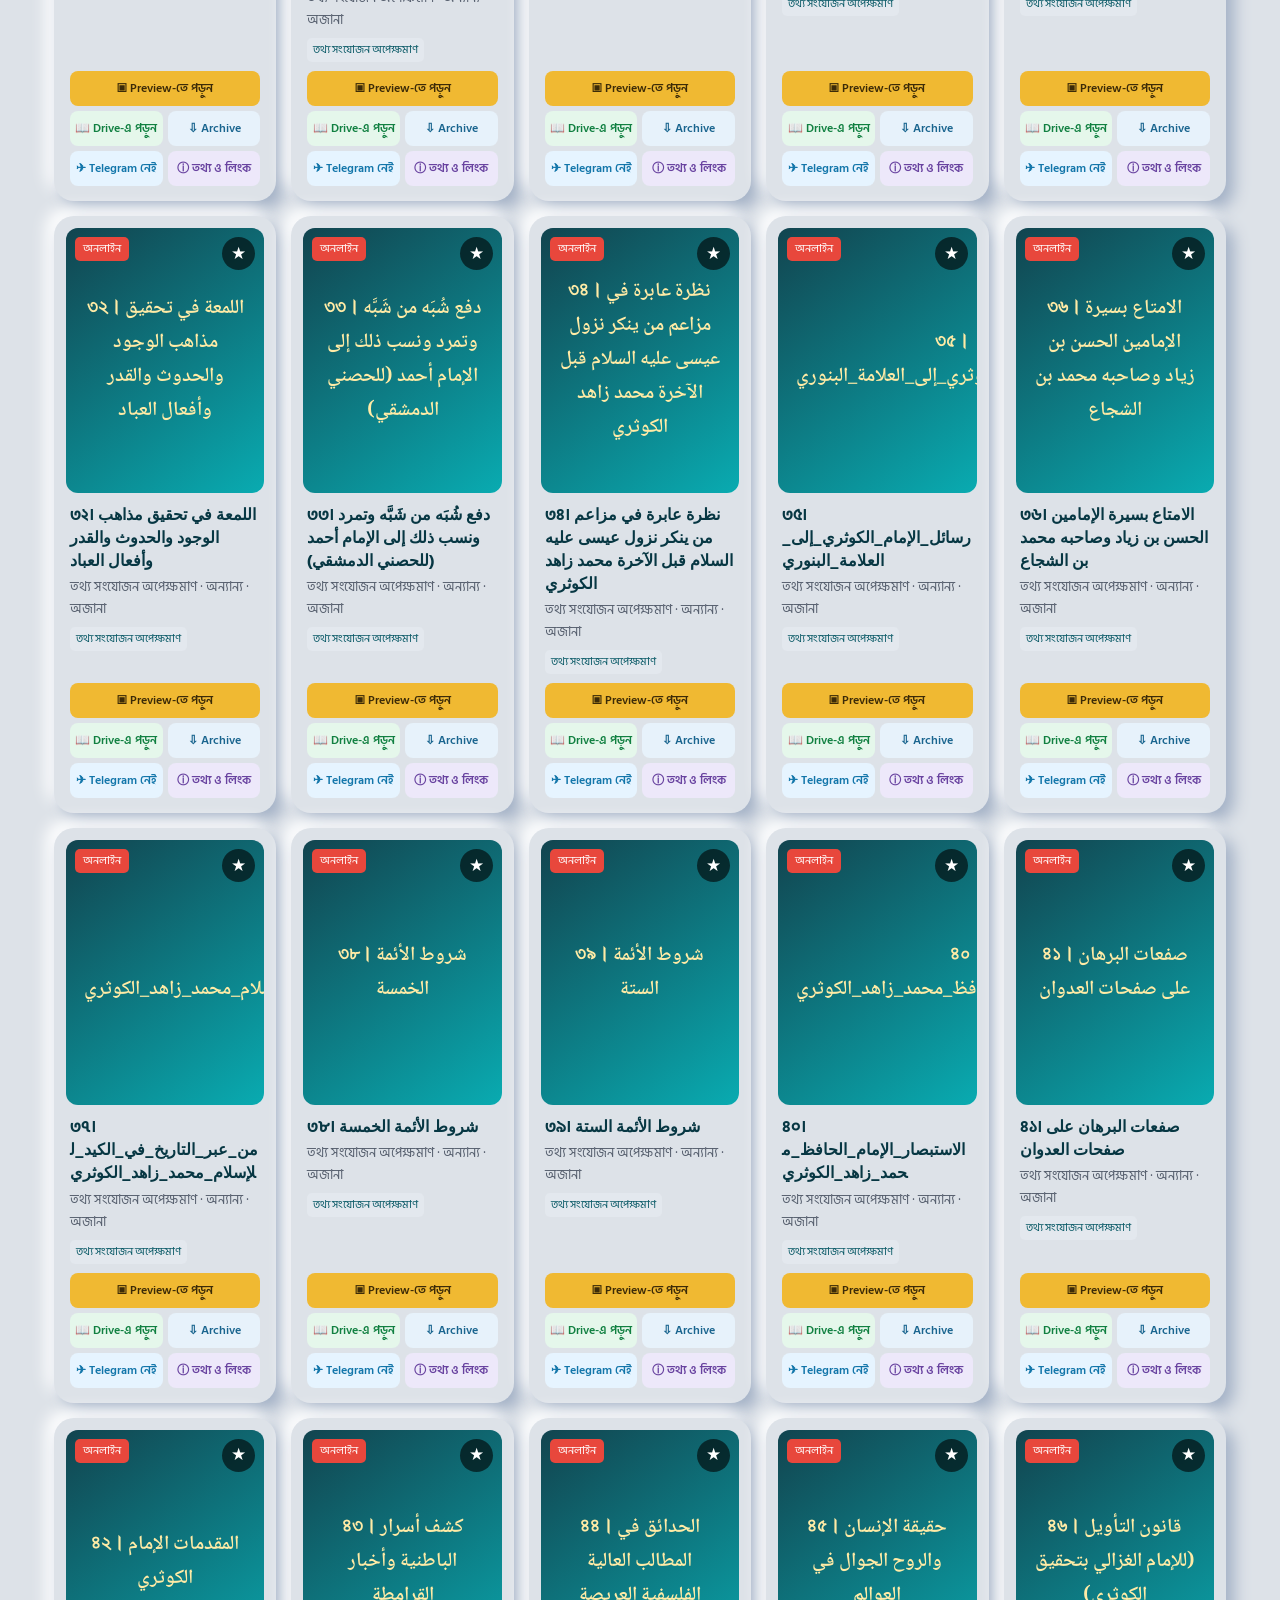
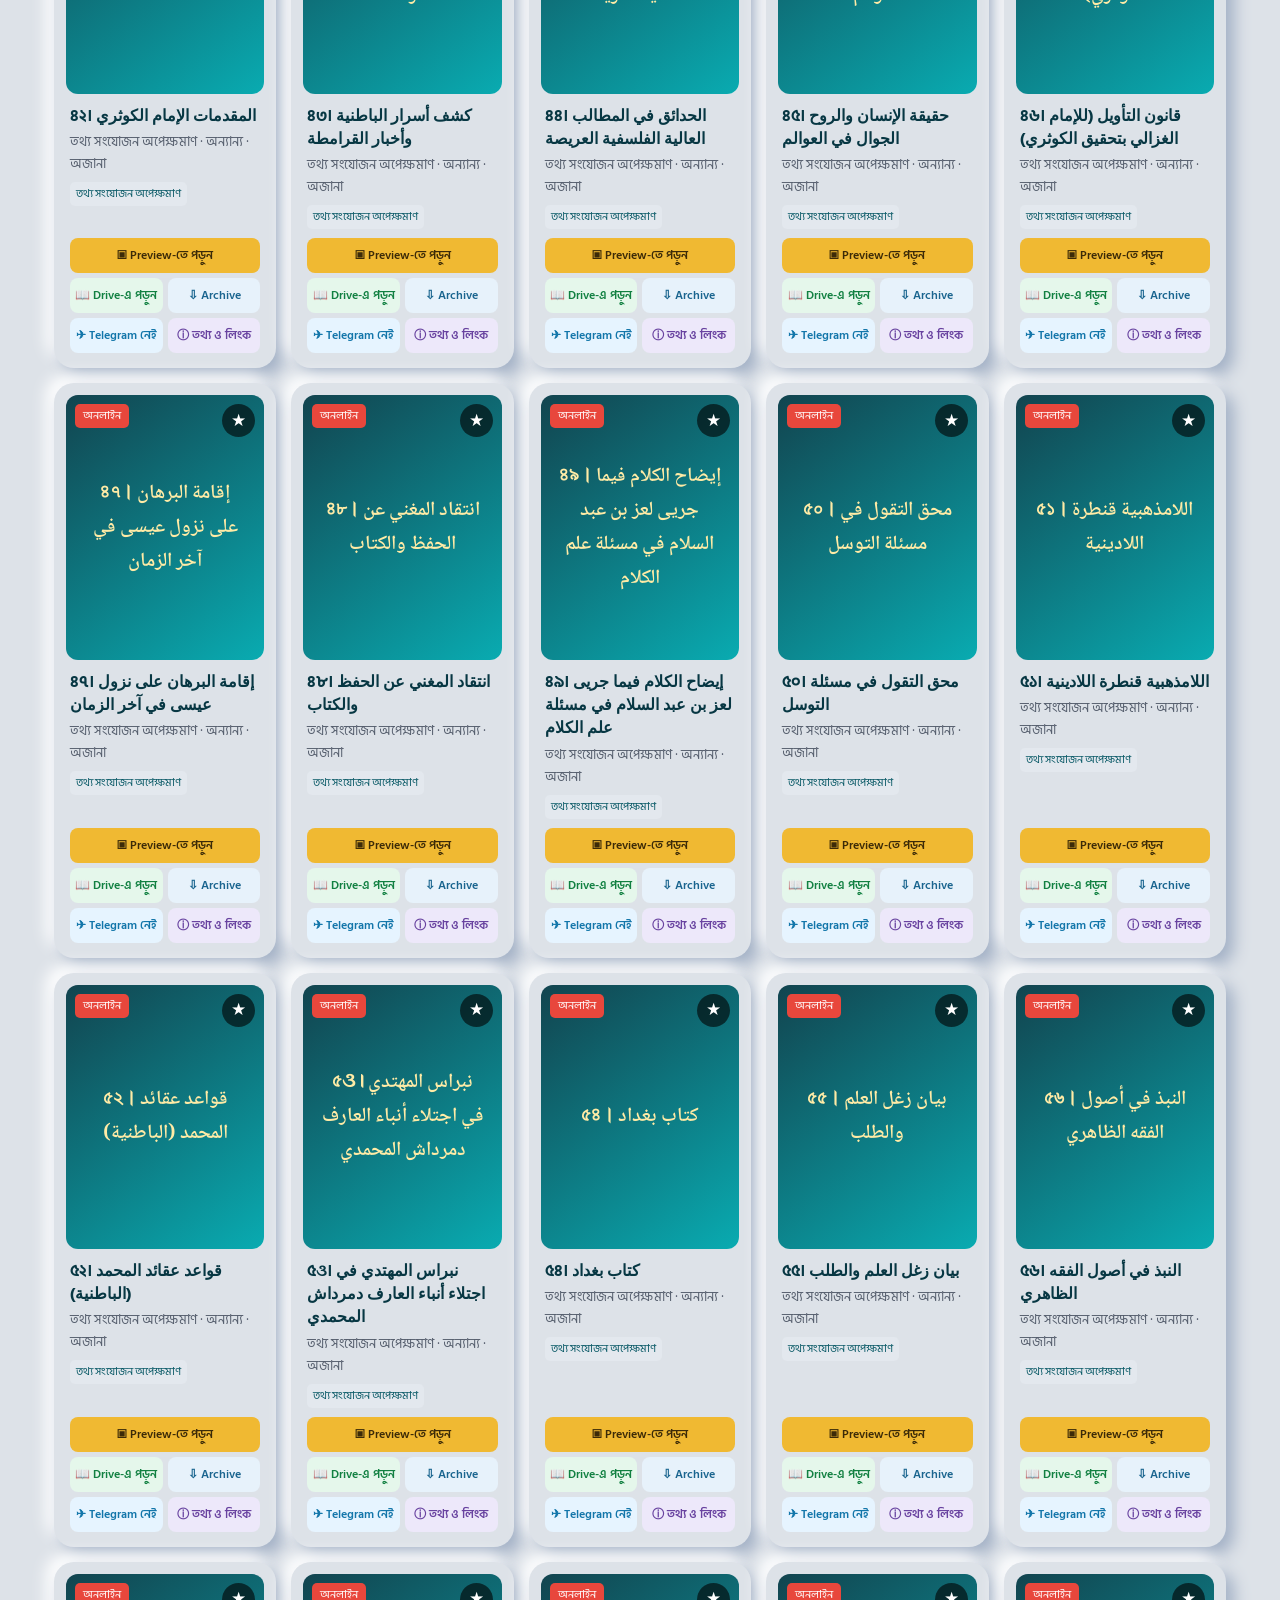
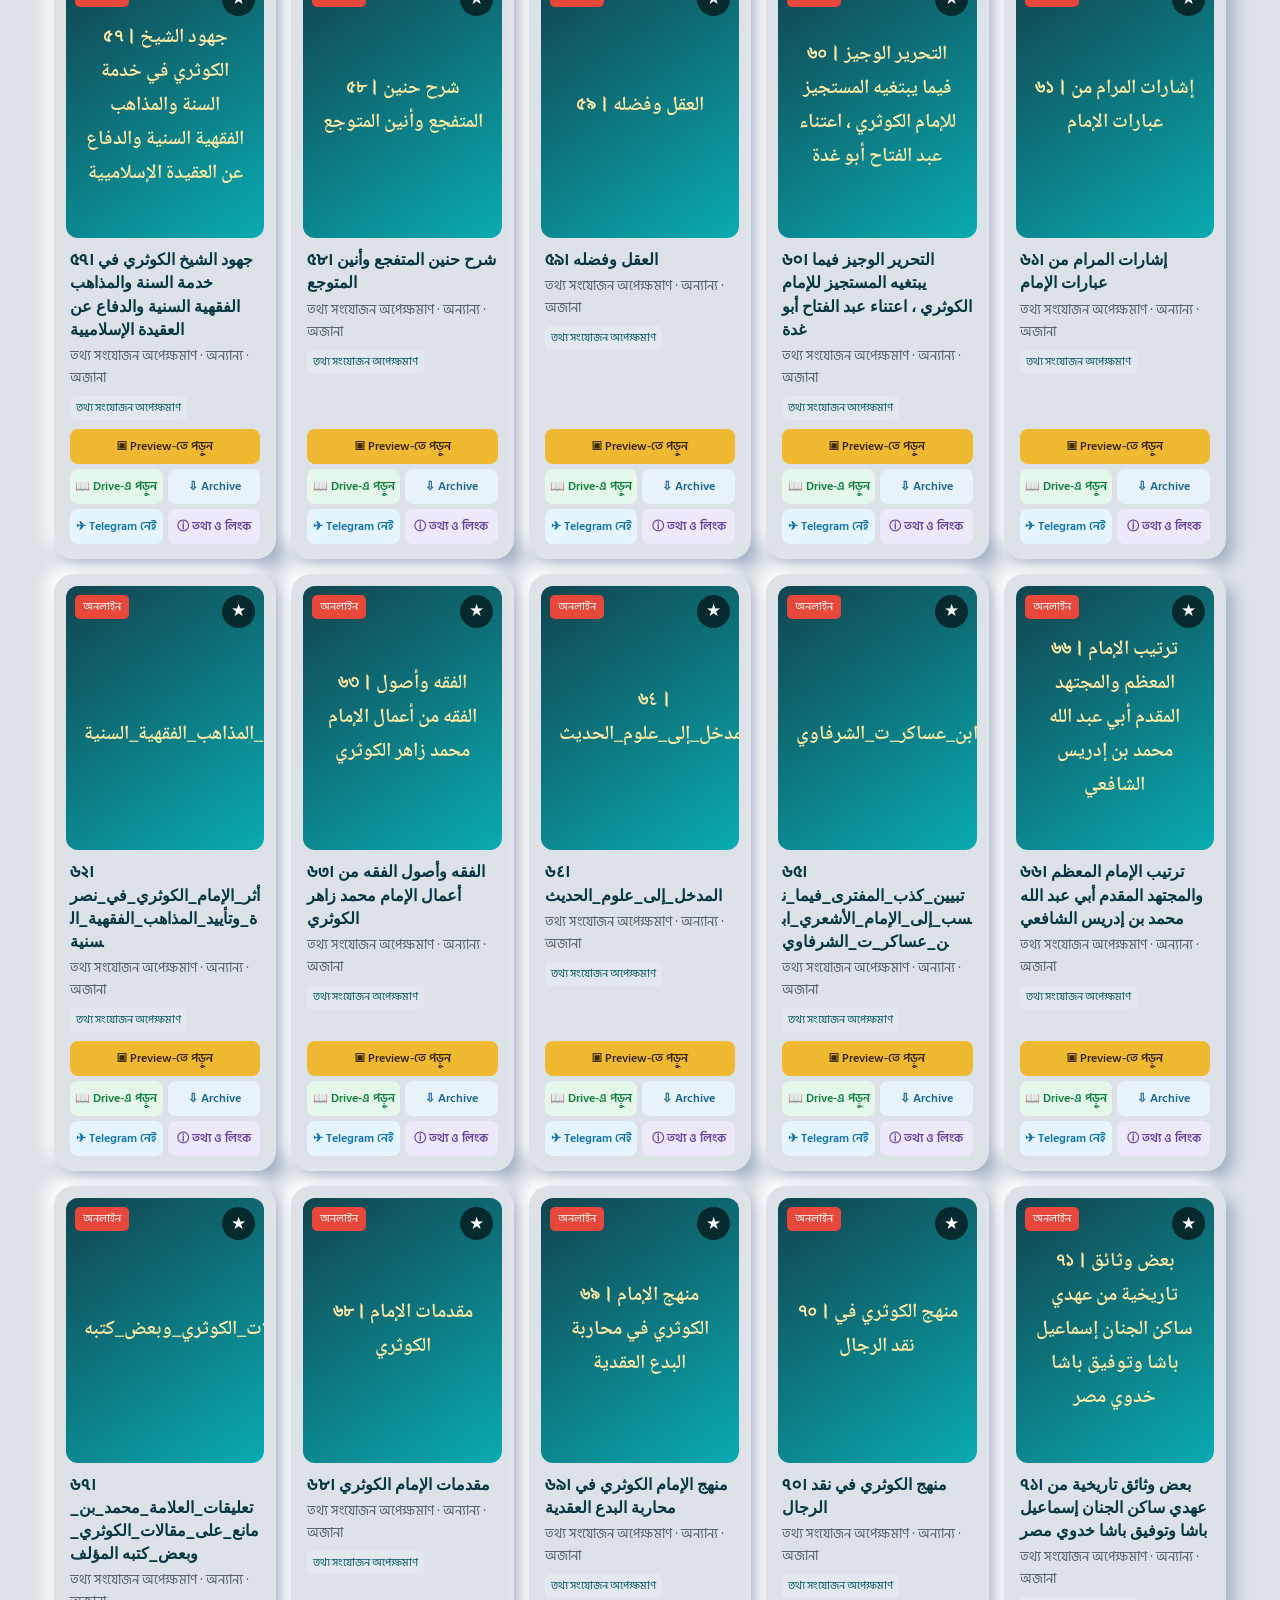
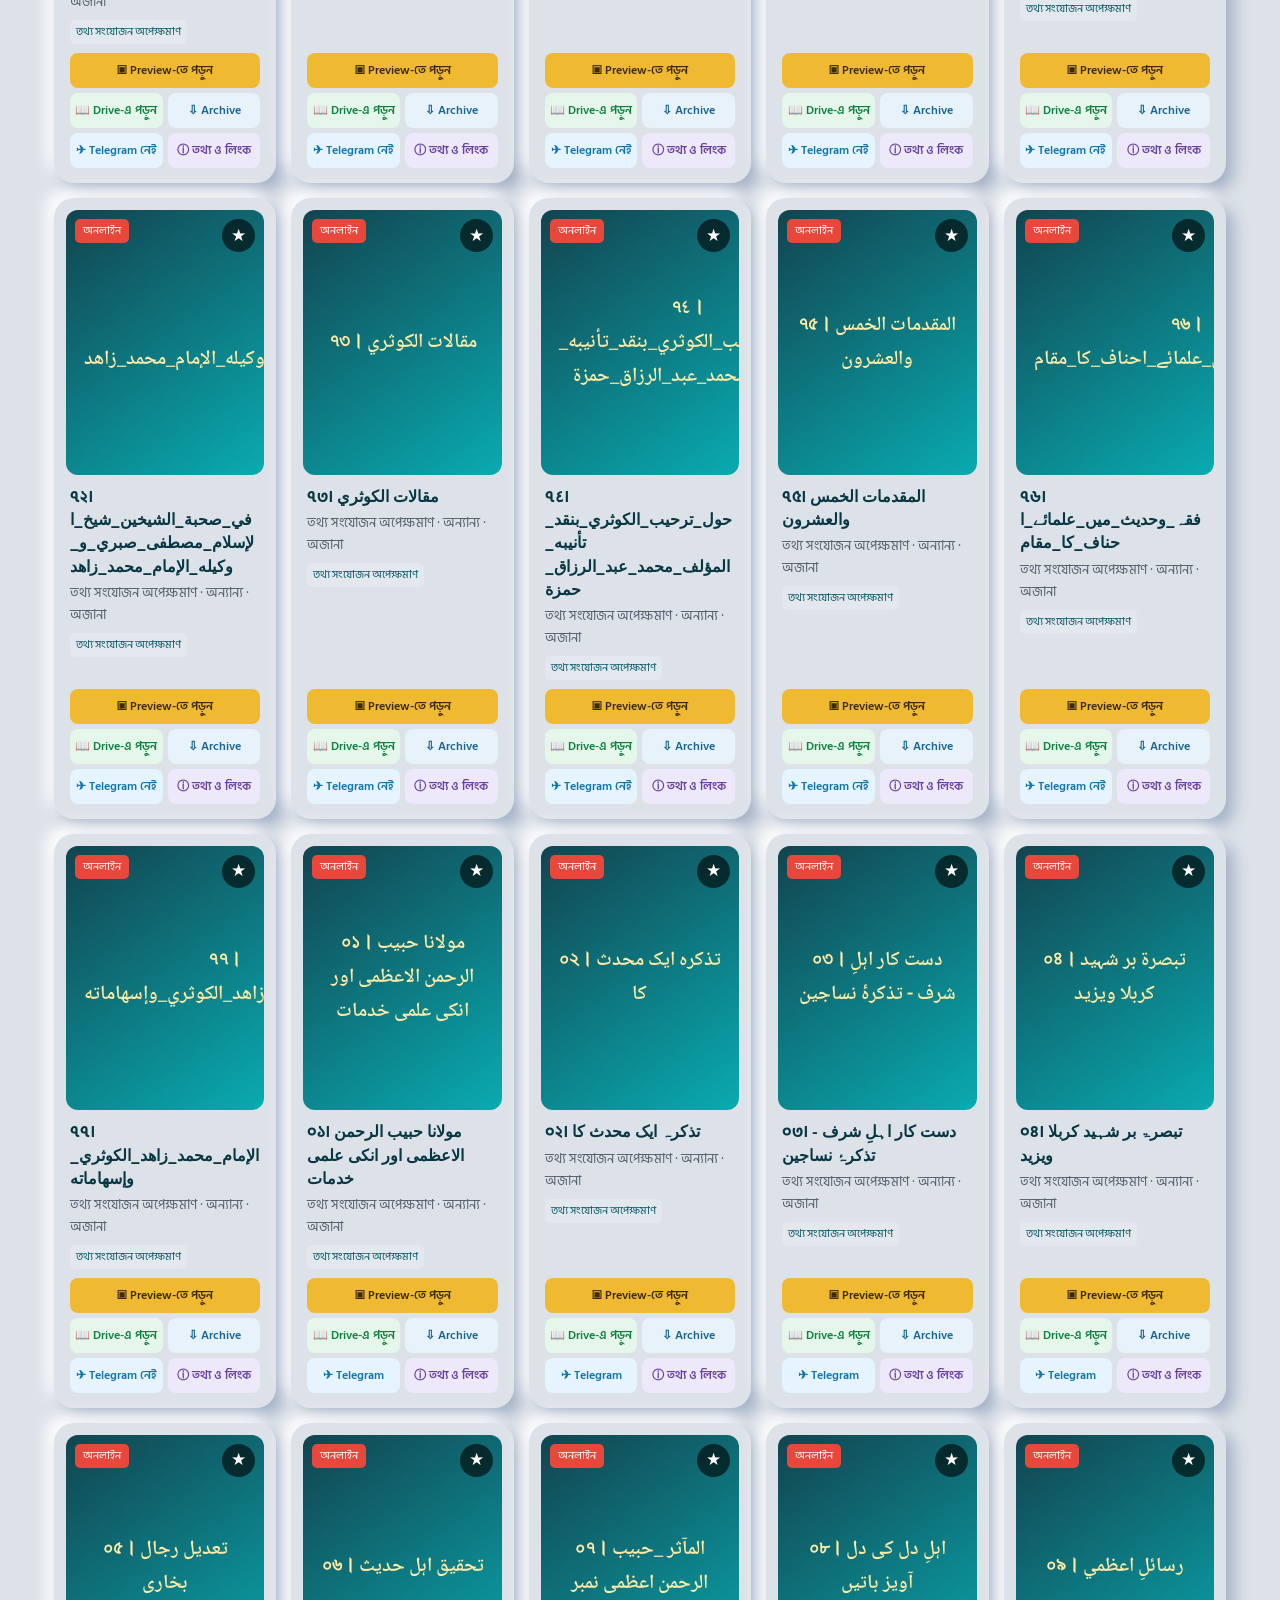
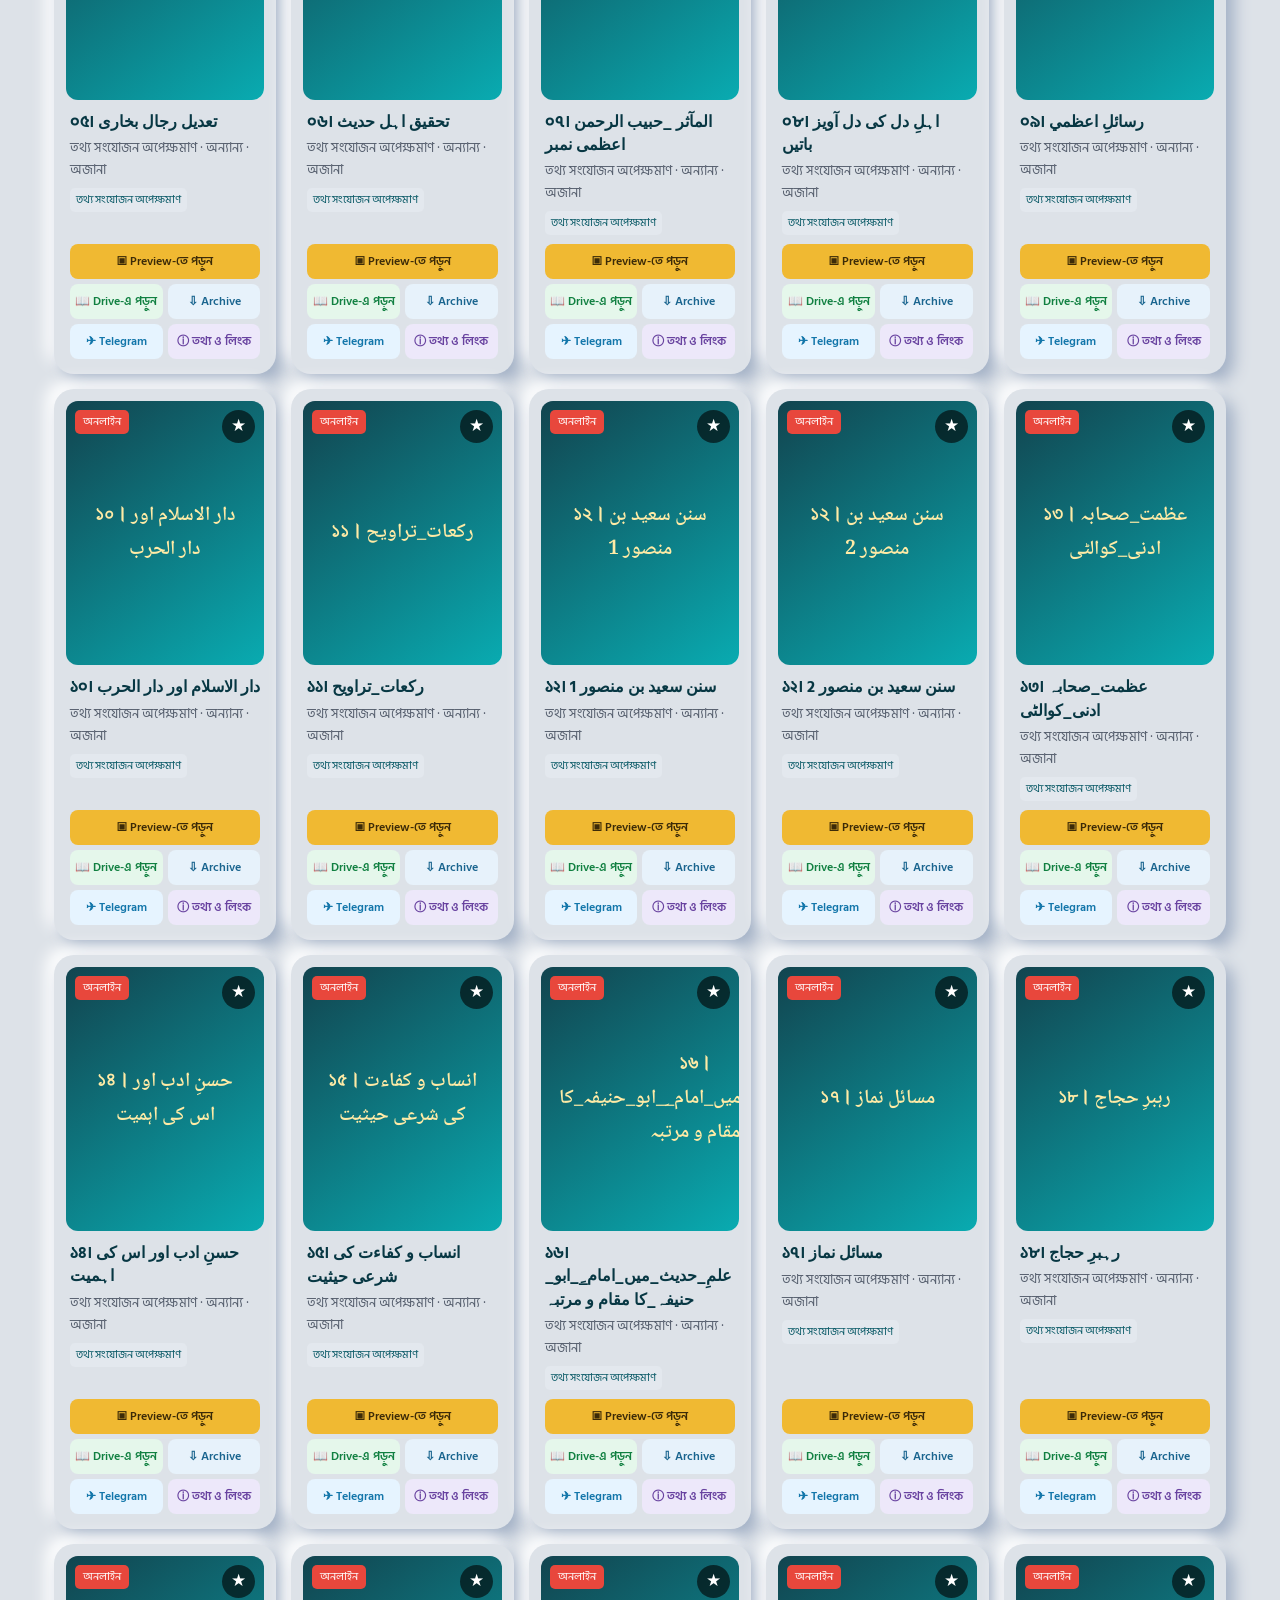
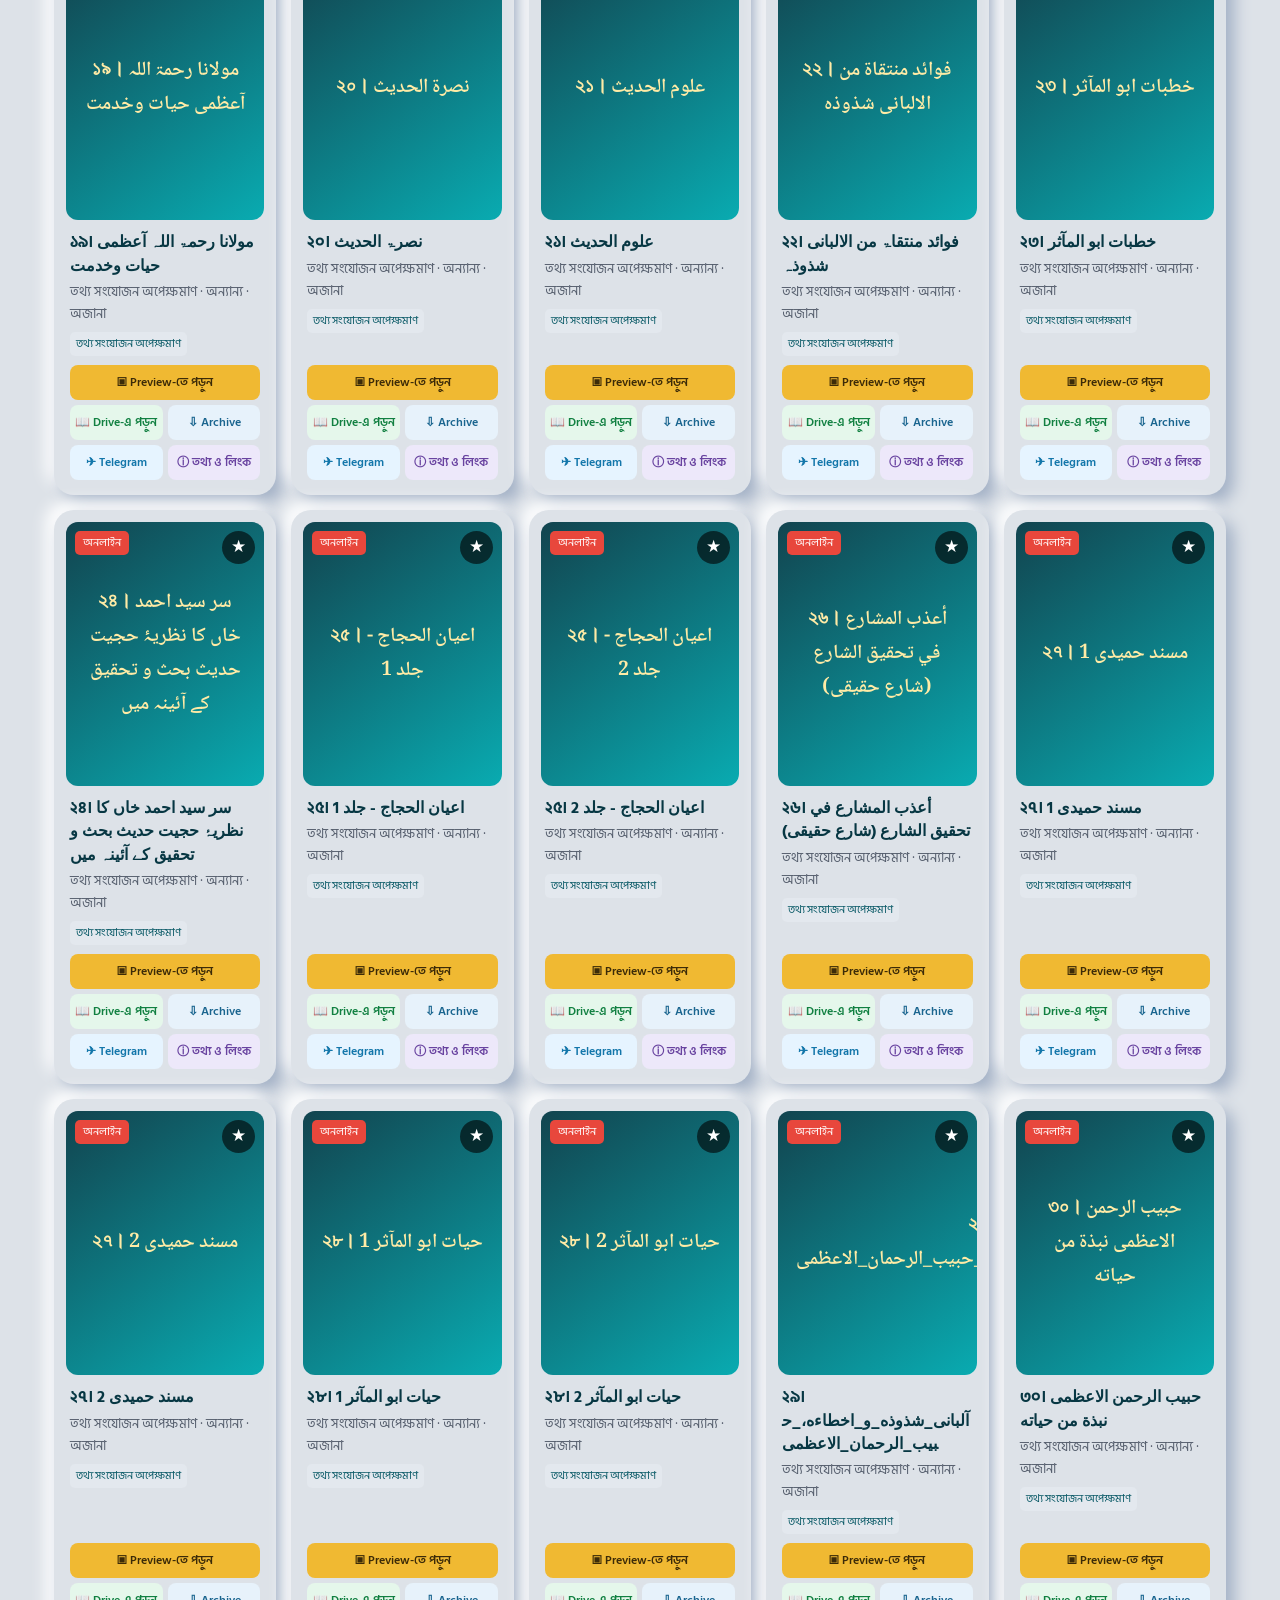
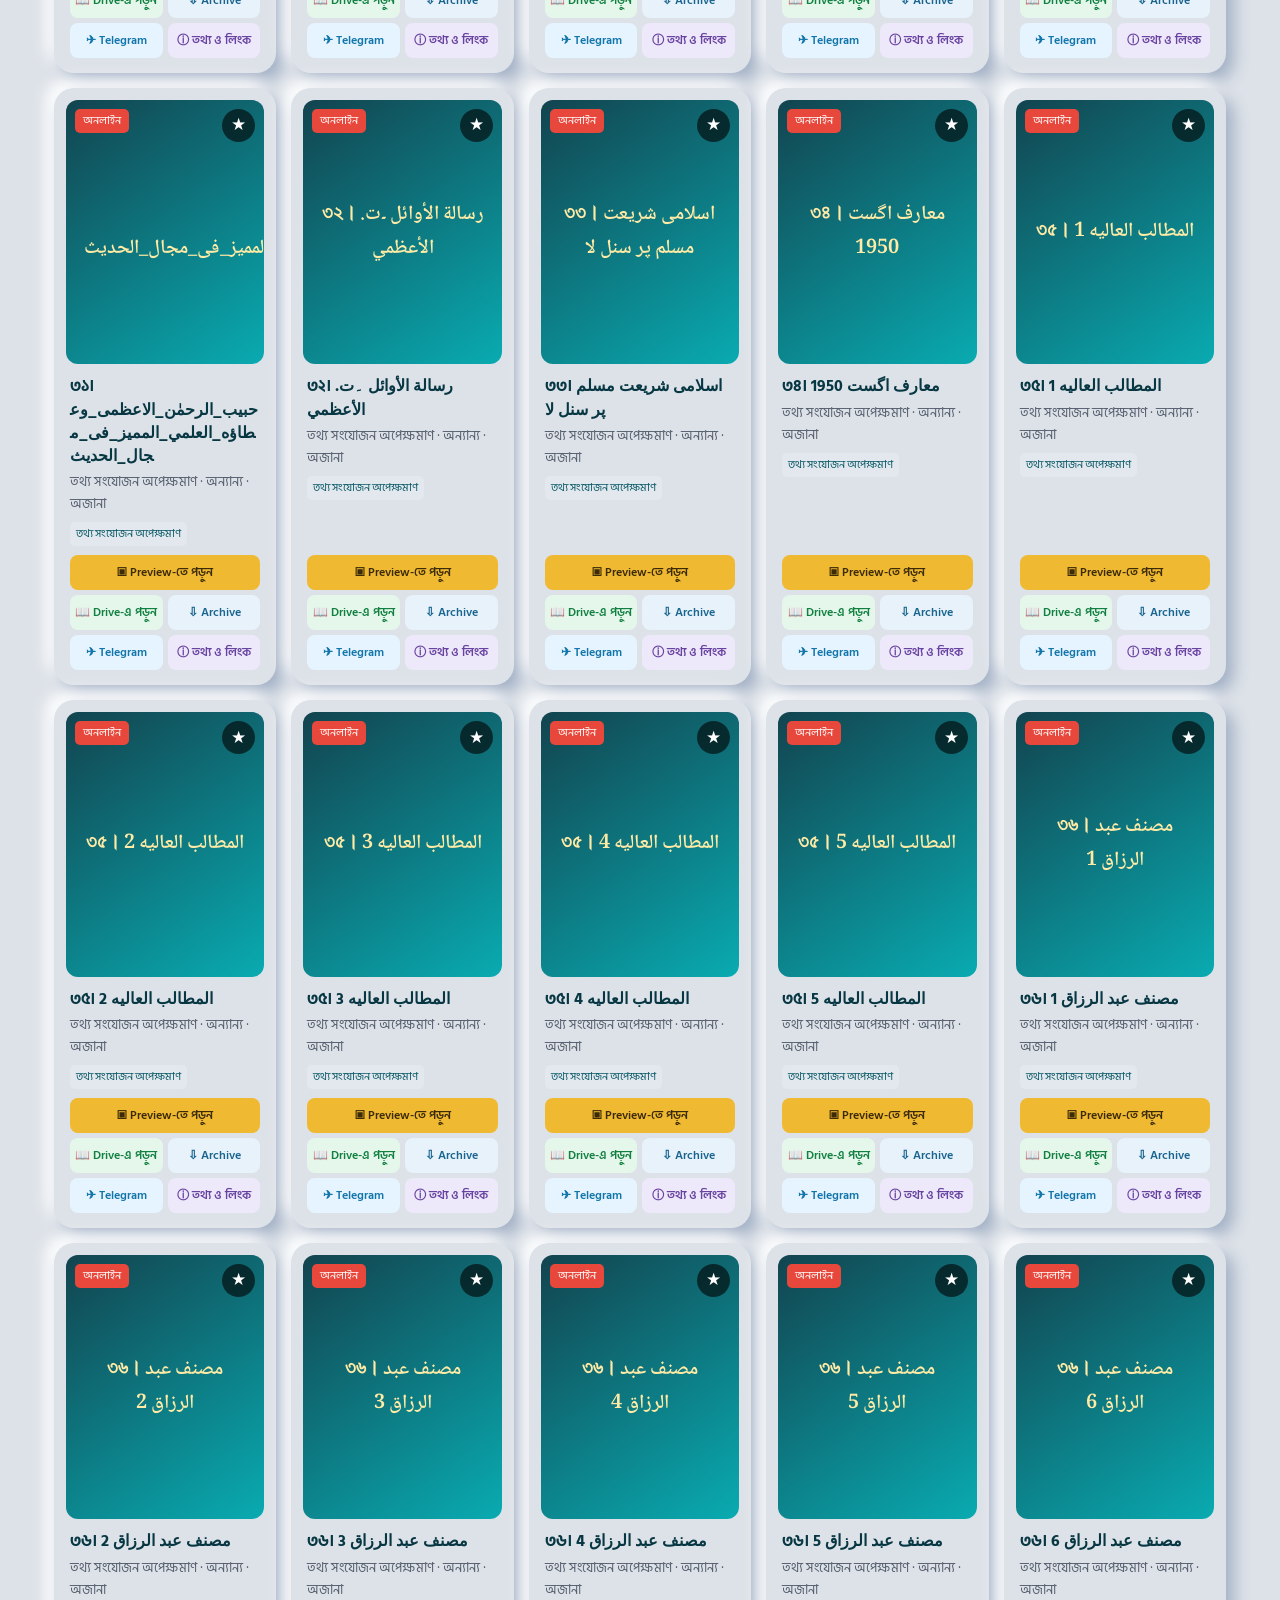
==== commit 6a7c65b1: "Update index.html" ====
--- a/index.html
+++ b/index.html
@@ -6,7 +6,7 @@
 <link rel="stylesheet" href="./markazul-maarif-style.css"></head>
 <body>
 <header class="top"><div class="topline"><div class="brand"><h1>মারকাযুল মায়ারিফ</h1><small>প্রফেশনাল কিতাব লাইব্রেরি</small></div><button class="topbtn admin" id="adminBtn">⚙ পরিচালনা</button><button class="topbtn" id="themeBtn">☾</button></div></header>
-<main class="wrap"><section class="hero"><h2>ডিজিটাল কিতাবখানা</h2><p>মলাট দেখুন · অনলাইনে পড়ুন · প্রয়োজনীয় লিংক থেকে সংগ্রহ করুন</p></section><div class="tools"><input id="search" class="search" placeholder="কিতাব, লেখক বা বিষয় খুঁজুন…"><select id="author" class="select"><option value="">সব লেখক</option></select><select id="tag" class="select"><option value="">সব বিষয়</option></select><select id="era" class="select"><option value="">কাদীম/জাদীদ: সব</option><option value="কাদীম">কাদীম</option><option value="জাদীদ">জাদীদ</option><option value="অজানা">অজানা</option></select><select id="year" class="select"><option value="">মৃত্যু সাল: সব</option></select><button id="reset" class="reset">ফিল্টার মুছুন</button></div><div class="chips"><button class="chip active" data-cat="">সকল কিতাব</button><button class="chip" data-cat="কুরআন">কুরআন</button><button class="chip" data-cat="হাদীস">হাদীস</button><button class="chip" data-cat="ফিকহ">ফিকহ</button><button class="chip" data-cat="নাহু">নাহু-সরফ</button><button class="chip" data-cat="আদব">আদব</button></div><div class="meta"><span id="count">কিতাব লোড হচ্ছে…</span><span>মলাটে চাপলে পাঠের অপশন</span></div><section id="grid" class="grid"></section><div id="empty" class="empty">কোনো কিতাব পাওয়া যায়নি।</div></main>
+<main class="wrap"><section class="hero"><h2>ডিজিটাল কিতাবখানা</h2><p>মলাট দেখুন · অনলাইনে পড়ুন · প্রয়োজনীয় লিংক থেকে সংগ্রহ করুন</p></section><div class="tools" id="tools"><input id="search" class="search" type="search" placeholder="কিতাব, লেখক বা বিষয় খুঁজুন…" aria-label="কিতাব, লেখক বা বিষয় খুঁজুন"><button type="button" class="filter-toggle" id="filterToggle" aria-expanded="false" aria-controls="filterOptions">⚙ আরও ফিল্টার <span aria-hidden="true">＋</span></button><div class="filter-options" id="filterOptions"><select id="author" class="select"><option value="">সব লেখক</option></select><select id="tag" class="select"><option value="">সব বিষয়</option></select><select id="era" class="select"><option value="">কাদীম/জাদীদ: সব</option><option value="কাদীম">কাদীম</option><option value="জাদীদ">জাদীদ</option><option value="অজানা">অজানা</option></select><select id="year" class="select"><option value="">মৃত্যু সাল: সব</option></select><button id="reset" class="reset">ফিল্টার মুছুন</button></div></div><div class="chips"><button class="chip active" data-cat="">সকল কিতাব</button><button class="chip" data-cat="কুরআন">কুরআন</button><button class="chip" data-cat="হাদীস">হাদীস</button><button class="chip" data-cat="ফিকহ">ফিকহ</button><button class="chip" data-cat="নাহু">নাহু-সরফ</button><button class="chip" data-cat="আদব">আদব</button></div><div class="meta"><span id="count">কিতাব লোড হচ্ছে…</span><span>মলাটে চাপলে পাঠের অপশন</span></div><section id="grid" class="grid"></section><div id="empty" class="empty">কোনো কিতাব পাওয়া যায়নি।</div></main>
 <nav class="bottom"><button class="active" id="homeBtn">⌂<br>হোম</button><button id="savedBtn">★<br>সংরক্ষিত</button><button id="addBottom">＋<br>কিতাব যুক্ত</button><button id="aboutBtn">ⓘ<br>পরিচিতি</button></nav>
 <div id="adminModal" class="modal"><div class="dialog"><button class="close" data-close>×</button><h2>কিতাব পরিচালনা</h2><div id="adminLogin"><div class="notice">শুধু অনুমোদিত ব্যক্তি password দিয়ে কিতাব যুক্ত, সম্পাদনা বা মুছে ফেলতে পারবেন।</div><div class="field"><label>Admin password</label><input id="password" type="password" placeholder="পাসওয়ার্ড লিখুন"></div><button class="submit" id="loginBtn" style="margin-top:12px">প্রবেশ করুন</button></div><div id="adminPanel" style="display:none"><div class="notice">নতুন কিতাব যোগ করতে ফর্ম পূরণ করুন। পুরোনো কিতাব edit করতে নিচ থেকে নির্বাচন করুন।</div><form id="bookForm" class="form"><input type="hidden" name="index"><div class="field"><label>কিতাবের নাম *</label><input name="title" required></div><div class="field"><label>লেখক *</label><input name="author" required></div><div class="field"><label>মৃত্যু সাল (ফিল্টারের জন্য)</label><input name="death" placeholder="যেমন: ৭৫০ হিজরি"></div><div class="field"><label>কাদীম/জাদীদ</label><select name="era"><option>অজানা</option><option>কাদীম</option><option>জাদীদ</option></select></div><div class="field"><label>বিভাগ *</label><input name="category" placeholder="হাদীস / ফিকহ / নাহু" required></div><div class="field"><label>লেখকের পরিচিতি (ঐচ্ছিক)</label><input name="bio"></div><div class="field full"><label>বিষয় ট্যাগ (কমা দিয়ে লিখুন)</label><input name="tags" placeholder="হাদীস, উসূল, ফিকহ"></div><div class="field full"><label>কিতাবের মলাট URL *</label><input name="cover" type="url" placeholder="https://archive.org/services/img/BOOK_ID" required></div><div class="field full"><label>আলাদা Preview URL *</label><input name="preview" type="url" placeholder="https://archive.org/embed/BOOK_ID" required></div><div class="field full"><label>অনলাইনে পড়ার Google Drive URL</label><input name="drive" type="url" placeholder="https://drive.google.com/file/.../view"></div><div class="field"><label>ডাউনলোড: Archive</label><input name="archive" type="url"></div><div class="field"><label>ডাউনলোড: Telegram</label><input name="telegram" type="url"></div><button class="submit">কিতাব সংরক্ষণ করুন</button></form><div class="field" style="margin-top:16px"><label>সম্পাদনার জন্য কিতাব নির্বাচন</label><select id="editSelect"><option value="">নতুন কিতাব</option></select></div><div style="display:flex;gap:8px;margin-top:8px"><button type="button" id="moveUpBtn" class="select" style="flex:1">↑ তালিকায় আগে</button><button type="button" id="moveDownBtn" class="select" style="flex:1">↓ তালিকায় পরে</button></div><div class="notice" style="margin-top:8px">ম্যানুয়ালি ক্রম বদলাতে বই নির্বাচন করে ↑/↓ চাপুন। এই ক্রমই কিতাবখানায় দেখাবে; ডেটা এই ব্রাউজারে সংরক্ষিত হবে।</div><div class="field" style="margin:8px 0"><label for="positionInput">সরাসরি অবস্থান (১ = একদম উপরে)</label><div style="display:flex;gap:8px"><input id="positionInput" type="number" min="1" inputmode="numeric" placeholder="যেমন ১ বা ২৫" style="flex:1;min-width:0"><button type="button" id="positionBtn" class="select">অবস্থান নির্ধারণ</button></div></div><button id="deleteBtn" class="submit" style="display:none;background:#b93636;margin-top:9px">নির্বাচিত কিতাব মুছে ফেলুন</button><button id="exportBtn" class="submit" style="margin-top:9px;background:#287c72">এই ডিভাইসের ডাটা Export করুন</button></div></div></div>
 <div id="readerModal" class="modal"><div class="dialog reader"><button class="close" data-close>×</button><iframe id="reader" allowfullscreen></iframe></div></div><div id="infoModal" class="modal"><div class="dialog"><button class="close" data-close>×</button><h2>মারকাযুল মায়ারিফ</h2><p>কুরআন, হাদীস, ফিকহ, নাহু-সরফ ও ইসলামী জ্ঞানের কিতাবসমূহ এক জায়গায় পড়ার জন্য এই ডিজিটাল লাইব্রেরি।</p><p>নতুন কিতাব যোগ করতে <b>পরিচালনা</b> বাটনে চাপ দিয়ে password ব্যবহার করুন।</p></div></div><div class="toast" id="toast"></div>
@@ -29,5 +29,5 @@
 function render(){let q=$('search').value.toLowerCase(),a=$('author').value,t=$('tag').value,e=$('era').value,y=$('year').value,list=books.map((b,i)=>({...b,_i:i})).filter(b=>(!q||[b.title,b.author,b.category,...b.tags].join(' ').toLowerCase().includes(q))&&(!a||b.author===a)&&(!t||b.tags.includes(t))&&(!e||String(b.era||'অজানা')===e)&&(!y||String(b.death||'').trim()===y)&&(!cat||b.category===cat)&&(!savedOnly||saved.includes(String(b._i))));$('count').textContent=list.length+'টি কিতাব';$('empty').style.display=list.length?'none':'block';$('grid').innerHTML=list.map(b=>{let im=saved.includes(String(b._i));return `<article class="card"><div class="cover"><img src="${safe(b.cover)}" alt="${safe(b.title)}" onerror="this.outerHTML='<div class=fallback>${safe(b.title)}</div>'"><span class="online">অনলাইন</span><button class="star ${im?'on':''}" data-star="${b._i}">★</button></div><div class="body"><h3 class="bookname">${safe(b.title)}</h3><div class="author">${safe(b.author)} · ${safe(b.category)} · ${safe(b.era||'অজানা')}</div><div class="tags">${b.tags.map(x=>`<span class=tag>${safe(x)}</span>`).join('')}</div><div class="actions"><button class="btn read" data-read="${b._i}">▣ Preview-তে পড়ুন</button>${b.drive?`<a class="btn drive" href="${safe(b.drive)}" target="_blank">📖 Drive-এ পড়ুন</a>`:'<span class="btn drive">📖 Drive নেই</span>'}${b.archive?`<a class="btn archive" href="${safe(b.archive)}" target="_blank">⇩ Archive</a>`:'<span class="btn archive">⇩ Archive নেই</span>'}${b.telegram?`<a class="btn telegram" href="${safe(b.telegram)}" target="_blank">✈ Telegram</a>`:'<span class="btn telegram">✈ Telegram নেই</span>'}<button class="btn info" data-info="${b._i}">ⓘ তথ্য ও লিংক</button></div></div></article>`}).join('');$$('[data-star]').forEach(x=>x.onclick=()=>{let i=x.dataset.star,s=String(i);saved=saved.includes(s)?saved.filter(n=>n!==s):[...saved,s];localStorage.setItem('mm-pro-saved',JSON.stringify(saved));render()});$$('[data-read]').forEach(x=>x.onclick=()=>{let b=books[+x.dataset.read];$('reader').src=b.preview;$('readerModal').classList.add('show')});$$('[data-info]').forEach(x=>x.onclick=()=>showInfo(books[+x.dataset.info]))}
 function showInfo(b){$('infoModal').querySelector('.dialog').innerHTML=`<button class=close data-close>×</button><img class=detail-cover src="${safe(b.cover)}"><h2>${safe(b.title)}</h2><p><b>লেখক:</b> ${safe(b.author)}<br><b>বিভাগ:</b> ${safe(b.category)}<br><b>বিষয়:</b> ${b.tags.map(safe).join(', ')}</p><p><a class="btn read" style="display:block" href="${safe(b.preview)}" target="_blank">Preview URL খুলুন</a><br>${b.drive?`<a class="btn drive" style="display:block" href="${safe(b.drive)}" target="_blank">Google Drive-এ পড়ুন</a>`:''}</p>`;$('infoModal').classList.add('show');$$('[data-close]').forEach(x=>x.onclick=()=>x.closest('.modal').classList.remove('show'))}
 function openAdmin(){ $('adminLogin').style.display='block';$('adminPanel').style.display='none';$('adminModal').classList.add('show')}$('adminBtn').onclick=openAdmin;$('addBottom').onclick=openAdmin;$('loginBtn').onclick=()=>{if($('password').value!==ADMIN_PASSWORD)return toast('Password সঠিক নয়');$('adminLogin').style.display='none';$('adminPanel').style.display='block';fillEdit();};function fillEdit(){let s=$('editSelect');s.innerHTML='<option value="">নতুন কিতাব যুক্ত করুন</option>'+books.map((b,i)=>`<option value="${i}">${safe(b.title)}</option>`).join('');$('deleteBtn').style.display='none'}$('editSelect').onchange=()=>{const form=$('bookForm'),i=$('editSelect').value;if(i===''){form.reset();form.querySelector('[name="index"]').value='';$('deleteBtn').style.display='none';return}const b=books[Number(i)];if(!b)return;for(const key of ['title','author','death','era','category','bio','tags','cover','preview','drive','archive','telegram']){const field=form.querySelector(`[name="${key}"]`);if(field)field.value=Array.isArray(b[key])?b[key].join(', '):(b[key]??'')}form.querySelector('[name="index"]').value=String(i);$('deleteBtn').style.display='block';};
-$('bookForm').onsubmit=e=>{e.preventDefault();let f=new FormData(e.target),i=f.get('index'),b={title:f.get('title').trim(),author:f.get('author').trim(),category:f.get('category').trim(),bio:f.get('bio').trim(),death:f.get('death').trim(),era:f.get('era'),tags:f.get('tags').split(',').map(x=>x.trim()).filter(Boolean),cover:f.get('cover').trim(),preview:f.get('preview').trim(),drive:f.get('drive').trim(),archive:f.get('archive').trim(),telegram:f.get('telegram').trim()};if(i==='')books.unshift(b);else books[+i]=b;save();fillFilters();render();fillEdit();e.target.reset();toast('কিতাবের তথ্য সংরক্ষণ হয়েছে')};function moveSelectedBook(delta){let sel=$('editSelect'),i=Number(sel.value);if(sel.value===''||!Number.isInteger(i))return toast('আগে একটি কিতাব নির্বাচন করুন');let j=i+delta;if(j<0||j>=books.length)return toast('এর চেয়ে আর সরানো যাবে না');[books[i],books[j]]=[books[j],books[i]];save();fillFilters();render();fillEdit();$('editSelect').value=String(j);toast(delta<0?'কিতাবটি তালিকায় আগে নেওয়া হয়েছে':'কিতাবটি তালিকায় পরে নেওয়া হয়েছে')}$('moveUpBtn').onclick=()=>moveSelectedBook(-1);$('moveDownBtn').onclick=()=>moveSelectedBook(1);$('positionBtn').onclick=()=>{let sel=$('editSelect'),from=Number(sel.value),to=Number($('positionInput').value)-1;if(sel.value===''||!Number.isInteger(from))return toast('আগে একটি কিতাব নির্বাচন করুন');if(!Number.isInteger(to)||to<0||to>=books.length)return toast('১ থেকে '+books.length+'-এর মধ্যে অবস্থান লিখুন');let [book]=books.splice(from,1);books.splice(to,0,book);save();fillFilters();render();fillEdit();$('editSelect').value=String(to);$('editSelect').dispatchEvent(new Event('change'));$('positionInput').value='';toast('কিতাবটি নতুন অবস্থানে নেওয়া হয়েছে')};$('deleteBtn').onclick=()=>{let i=$('editSelect').value;if(i!==''&&confirm('এই কিতাব মুছে ফেলবেন?')){books.splice(+i,1);save();fillFilters();render();fillEdit();toast('কিতাব মুছে ফেলা হয়েছে')}};$('exportBtn').onclick=()=>{let a=document.createElement('a');a.href='data:application/json;charset=utf-8,'+encodeURIComponent(JSON.stringify(books,null,2));a.download='markazul-maarif-books.json';a.click()};$('search').oninput=render;$('author').onchange=render;$('tag').onchange=render;$('era').onchange=render;$('year').onchange=render;$('reset').onclick=()=>{$('search').value='';$('author').value='';$('tag').value='';$('era').value='';$('year').value='';cat='';savedOnly=false;$$('.chip').forEach(x=>x.classList.toggle('active',!x.dataset.cat));render()};$$('.chip').forEach(x=>x.onclick=()=>{cat=x.dataset.cat;savedOnly=false;$$('.chip').forEach(y=>y.classList.toggle('active',y===x));render()});$('savedBtn').onclick=()=>{savedOnly=!savedOnly;cat='';$$('.chip').forEach(x=>x.classList.toggle('active',!x.dataset.cat));render()};$('homeBtn').onclick=()=>{$('reset').click()};$('aboutBtn').onclick=()=>$('infoModal').classList.add('show');$('themeBtn').onclick=()=>{document.body.classList.toggle('dark');localStorage.setItem('mm-pro-dark',document.body.classList.contains('dark')?'1':'0')};$$('[data-close]').forEach(x=>x.onclick=()=>{x.closest('.modal').classList.remove('show');if(x.closest('#readerModal'))$('reader').src='' });if(localStorage.getItem('mm-pro-dark')==='1')document.body.classList.add('dark');fillFilters();render();
+$('bookForm').onsubmit=e=>{e.preventDefault();let f=new FormData(e.target),i=f.get('index'),b={title:f.get('title').trim(),author:f.get('author').trim(),category:f.get('category').trim(),bio:f.get('bio').trim(),death:f.get('death').trim(),era:f.get('era'),tags:f.get('tags').split(',').map(x=>x.trim()).filter(Boolean),cover:f.get('cover').trim(),preview:f.get('preview').trim(),drive:f.get('drive').trim(),archive:f.get('archive').trim(),telegram:f.get('telegram').trim()};if(i==='')books.unshift(b);else books[+i]=b;save();fillFilters();render();fillEdit();e.target.reset();toast('কিতাবের তথ্য সংরক্ষণ হয়েছে')};function moveSelectedBook(delta){let sel=$('editSelect'),i=Number(sel.value);if(sel.value===''||!Number.isInteger(i))return toast('আগে একটি কিতাব নির্বাচন করুন');let j=i+delta;if(j<0||j>=books.length)return toast('এর চেয়ে আর সরানো যাবে না');[books[i],books[j]]=[books[j],books[i]];save();fillFilters();render();fillEdit();$('editSelect').value=String(j);toast(delta<0?'কিতাবটি তালিকায় আগে নেওয়া হয়েছে':'কিতাবটি তালিকায় পরে নেওয়া হয়েছে')}$('moveUpBtn').onclick=()=>moveSelectedBook(-1);$('moveDownBtn').onclick=()=>moveSelectedBook(1);$('positionBtn').onclick=()=>{let sel=$('editSelect'),from=Number(sel.value),to=Number($('positionInput').value)-1;if(sel.value===''||!Number.isInteger(from))return toast('আগে একটি কিতাব নির্বাচন করুন');if(!Number.isInteger(to)||to<0||to>=books.length)return toast('১ থেকে '+books.length+'-এর মধ্যে অবস্থান লিখুন');let [book]=books.splice(from,1);books.splice(to,0,book);save();fillFilters();render();fillEdit();$('editSelect').value=String(to);$('editSelect').dispatchEvent(new Event('change'));$('positionInput').value='';toast('কিতাবটি নতুন অবস্থানে নেওয়া হয়েছে')};$('deleteBtn').onclick=()=>{let i=$('editSelect').value;if(i!==''&&confirm('এই কিতাব মুছে ফেলবেন?')){books.splice(+i,1);save();fillFilters();render();fillEdit();toast('কিতাব মুছে ফেলা হয়েছে')}};$('exportBtn').onclick=()=>{let a=document.createElement('a');a.href='data:application/json;charset=utf-8,'+encodeURIComponent(JSON.stringify(books,null,2));a.download='markazul-maarif-books.json';a.click()};$('search').oninput=render;$('search').onkeydown=e=>{if(e.key==='Enter'){e.preventDefault();$('count').scrollIntoView({behavior:'smooth',block:'start'})}};$('filterToggle').onclick=()=>{let open=$('tools').classList.toggle('filters-open');$('filterToggle').setAttribute('aria-expanded',String(open));$('filterToggle').innerHTML=open?'⚙ ফিল্টার লুকান <span aria-hidden="true">−</span>':'⚙ আরও ফিল্টার <span aria-hidden="true">＋</span>'};$('author').onchange=render;$('tag').onchange=render;$('era').onchange=render;$('year').onchange=render;$('reset').onclick=()=>{$('search').value='';$('author').value='';$('tag').value='';$('era').value='';$('year').value='';cat='';savedOnly=false;$$('.chip').forEach(x=>x.classList.toggle('active',!x.dataset.cat));render()};$$('.chip').forEach(x=>x.onclick=()=>{cat=x.dataset.cat;savedOnly=false;$$('.chip').forEach(y=>y.classList.toggle('active',y===x));render()});$('savedBtn').onclick=()=>{savedOnly=!savedOnly;cat='';$$('.chip').forEach(x=>x.classList.toggle('active',!x.dataset.cat));render()};$('homeBtn').onclick=()=>{$('reset').click()};$('aboutBtn').onclick=()=>$('infoModal').classList.add('show');$('themeBtn').onclick=()=>{document.body.classList.toggle('dark');localStorage.setItem('mm-pro-dark',document.body.classList.contains('dark')?'1':'0')};$$('[data-close]').forEach(x=>x.onclick=()=>{x.closest('.modal').classList.remove('show');if(x.closest('#readerModal'))$('reader').src='' });if(localStorage.getItem('mm-pro-dark')==='1')document.body.classList.add('dark');fillFilters();render();
 </script></body></html>
--- a/markazul-maarif-style.css
+++ b/markazul-maarif-style.css
@@ -0,0 +1,53 @@
+
+:root{--turq:#05b9bf;--deep:#075865;--navy:#073743;--gold:#f0b932;--bg:#f5fbfb;--card:#fff;--ink:#17343a;--muted:#71858a;--line:#d9ebeb;--soft:#e8f8f6;--shadow:0 8px 24px #07586518}body.dark{--bg:#0d2229;--card:#16343d;--ink:#effbfb;--muted:#a9c4c7;--line:#31545c;--soft:#22474d;--shadow:0 8px 24px #0005}*{box-sizing:border-box}body{margin:0;background:var(--bg);color:var(--ink);font-family:'Hind Siliguri',sans-serif}button,input,select,textarea{font:inherit}button{cursor:pointer}.top{position:sticky;top:0;z-index:20;background:var(--turq);color:#fff;box-shadow:0 2px 10px #003d4455}.topline{max-width:1200px;margin:auto;padding:11px 15px;display:flex;align-items:center;gap:11px}.brand{flex:1}.brand h1{font-size:1.2rem;line-height:1.2;margin:0}.brand small{opacity:.9}.topbtn{border:0;border-radius:10px;padding:9px 11px;background:#ffffff2e;color:#fff;font-weight:600}.admin{background:var(--navy)}.hero{max-width:1200px;margin:18px auto 12px;padding:25px 20px;color:#fff;border-radius:20px;background:linear-gradient(135deg,var(--navy),var(--deep) 62%,#079da4);box-shadow:var(--shadow)}.hero h2{margin:0;font-size:clamp(1.45rem,4vw,2.25rem)}.hero p{margin:5px 0 0;opacity:.88}.wrap{max-width:1200px;margin:auto;padding:0 14px 90px}.tools{display:flex;gap:8px;flex-wrap:wrap;margin:13px 0}.search{flex:1;min-width:220px;border:1px solid var(--line);border-radius:12px;padding:11px 13px;background:var(--card);color:var(--ink);outline:0}.select,.reset{border:1px solid var(--line);border-radius:12px;background:var(--card);color:var(--ink);padding:10px 12px}.reset{cursor:pointer}.chips{display:flex;gap:7px;overflow:auto;padding:2px 0 12px}.chip{white-space:nowrap;border:1px solid var(--line);border-radius:99px;padding:8px 14px;background:var(--card);color:var(--muted)}.chip.active,.chip:hover{background:var(--turq);color:#fff;border-color:var(--turq)}.meta{display:flex;justify-content:space-between;color:var(--muted);font-size:.86rem;margin:3px 2px 12px}.grid{display:grid;grid-template-columns:repeat(auto-fill,minmax(205px,1fr));gap:15px}.card{background:var(--card);border:1px solid var(--line);border-radius:15px;overflow:hidden;box-shadow:var(--shadow);transition:.2s;display:flex;flex-direction:column}.card:hover{transform:translateY(-3px)}.cover{aspect-ratio:3/4;background:#dfe9e8;position:relative;overflow:hidden}.cover img{width:100%;height:100%;object-fit:cover;display:block}.fallback{height:100%;display:grid;place-items:center;text-align:center;padding:18px;background:linear-gradient(145deg,#12444f,#09abb1);color:#ffeba6;font:600 1.25rem 'Noto Naskh Arabic'}.online{position:absolute;left:9px;top:9px;background:#e8473c;color:#fff;padding:3px 8px;border-radius:5px;font-size:.7rem}.star{position:absolute;right:9px;top:9px;border:0;border-radius:50%;width:33px;height:33px;background:#0009;color:#fff;font-size:17px}.star.on{color:#ffd336}.body{padding:11px 12px;display:flex;flex-direction:column;flex:1}.bookname{font-size:1rem;line-height:1.45;margin:0 0 3px;color:var(--navy)}body.dark .bookname{color:#d8ffff}.author{font-size:.82rem;color:var(--muted);margin-bottom:7px}.tags{display:flex;flex-wrap:wrap;gap:4px;margin-bottom:9px}.tag{background:var(--soft);color:var(--deep);padding:3px 6px;border-radius:5px;font-size:.69rem}.actions{margin-top:auto;display:grid;grid-template-columns:1fr 1fr;gap:5px}.btn{border:0;border-radius:8px;text-decoration:none;text-align:center;padding:8px 3px;font-size:.75rem;font-weight:600}.read{grid-column:span 2;background:var(--gold);color:#3c2b08}.drive{background:#e5f7eb;color:#118041}.archive{background:#e7f2fb;color:#1a658f}.telegram{background:#e6f4ff;color:#1376aa}.info{background:#ede8fa;color:#6943a0}.empty{display:none;text-align:center;background:var(--card);color:var(--muted);padding:32px;border:1px dashed var(--line);border-radius:14px}.bottom{position:fixed;bottom:0;left:0;right:0;background:var(--card);border-top:1px solid var(--line);z-index:15;display:flex;justify-content:center;gap:6px;padding:7px}.bottom button{border:0;background:transparent;color:var(--muted);padding:5px 15px}.bottom button.active{color:var(--turq);font-weight:700}.modal{display:none;position:fixed;inset:0;background:#002e35b8;z-index:30;align-items:center;justify-content:center;padding:13px}.modal.show{display:flex}.dialog{position:relative;width:min(720px,100%);max-height:94vh;overflow:auto;background:var(--card);color:var(--ink);border-radius:17px;padding:20px}.dialog h2{margin:0 0 13px;color:var(--deep)}.close{position:absolute;right:13px;top:11px;border:0;border-radius:50%;width:32px;height:32px;background:var(--bg);color:var(--ink);font-size:20px}.form{display:grid;grid-template-columns:1fr 1fr;gap:10px}.field{display:flex;flex-direction:column;gap:4px}.full{grid-column:span 2}.field label{font-size:.8rem;font-weight:600}.field input,.field textarea,.field select{border:1px solid var(--line);border-radius:8px;padding:9px;background:var(--bg);color:var(--ink)}.field textarea{min-height:65px}.submit{grid-column:span 2;border:0;border-radius:9px;padding:11px;background:var(--deep);color:#fff;font-weight:700}.notice{font-size:.78rem;background:#fff8dc;color:#765b12;padding:9px;border-radius:8px;margin-bottom:12px}.reader{width:min(1100px,100%);height:92vh;padding:0;overflow:hidden}.reader iframe{width:100%;height:100%;border:0}.detail-cover{width:150px;aspect-ratio:3/4;object-fit:cover;float:left;margin:0 15px 8px 0;border-radius:8px}.toast{position:fixed;z-index:50;bottom:65px;left:50%;transform:translate(-50%,80px);background:var(--navy);color:#fff;border-radius:9px;padding:10px 15px;transition:.25s}.toast.show{transform:translate(-50%,0)}@media(max-width:600px){.topline{padding:10px 9px}.brand h1{font-size:1.02rem}.topbtn{padding:8px;font-size:.72rem}.wrap{padding:0 8px 84px}.hero{margin:11px 0;padding:20px 16px}.grid{grid-template-columns:repeat(2,minmax(0,1fr));gap:9px}.body{padding:8px}.bookname{font-size:.88rem}.btn{font-size:.67rem;padding:7px 2px}.form{grid-template-columns:1fr}.full,.submit{grid-column:span 1}.bottom button{padding:5px 10px;font-size:.75rem}}
+.tools select{min-width:135px}.search:focus,.field input:focus,.field select:focus,.field textarea:focus{border-color:var(--turq);box-shadow:0 0 0 3px #05b9bf22;outline:0}.topbtn:focus-visible,.chip:focus-visible,.btn:focus-visible,.bottom button:focus-visible,.select:focus-visible,.reset:focus-visible{outline:3px solid #f0b932;outline-offset:2px}.card{min-width:0}.bookname,.author{overflow-wrap:anywhere}.dialog{overscroll-behavior:contain}.form .submit{width:100%;cursor:pointer}.bottom{padding-bottom:max(7px,env(safe-area-inset-bottom))}@media(max-width:600px){.tools>*{min-width:0}.search{flex-basis:100%;min-width:100%}.tools select{flex:1 1 calc(50% - 5px);min-width:0}.reset{flex:1 1 100%}.meta{gap:8px;align-items:center}.meta span:last-child{text-align:right}.dialog{padding:16px}.reader{padding:0}.topline{gap:7px}.brand small{font-size:.72rem}.grid{align-items:stretch}.card{border-radius:12px}.actions{gap:4px}.bottom{justify-content:space-around;gap:0}.bottom button{flex:1;padding-left:4px;padding-right:4px}}@media(min-width:900px){.tools{align-items:center}.grid{grid-template-columns:repeat(auto-fill,minmax(220px,1fr))}}
+/* মারকাযুল মায়ারিফ — আলাদা stylesheet; মূল অ্যাপের সব বিদ্যমান class ও feature অক্ষুণ্ণ */
+:root{
+  --bg:#dde2e8;--card:#dde2e8;--ink:#31344b;--muted:#555e6d;
+  --line:#c6cfda;--soft:#e3e8ee;--shadow:8px 8px 16px #a3b1c6,-8px -8px 16px #ffffff;
+  --turq:#078b91;--deep:#075865;--navy:#073743;--gold:#f0b932;
+}
+body{background-color:var(--bg);color:var(--ink)}
+.top{background:var(--bg);color:var(--ink);box-shadow:0 5px 15px #a3b1c6;}
+.topbtn{color:var(--ink);background:var(--bg);box-shadow:4px 4px 8px #a3b1c6,-4px -4px 8px #fff}
+.topbtn.admin{background:var(--deep);color:#fff;box-shadow:none}
+.hero{background:linear-gradient(135deg,#073743,#075865 62%,#078b91)}
+.search,.select,.reset,.chip,.field input,.field select,.field textarea{
+ background:var(--bg);color:var(--ink);border:0;
+ box-shadow:inset 3px 3px 6px #a3b1c6,inset -3px -3px 6px #fff;
+}
+.search:focus,.field input:focus,.field select:focus,.field textarea:focus{border:0;box-shadow:inset 2px 2px 4px #a3b1c6,inset -2px -2px 4px #fff,0 0 0 2px #05b9bf55}
+.chip.active,.chip:hover{background:var(--turq);color:#fff;box-shadow:none}
+.card{background:var(--bg);border:0;box-shadow:8px 8px 16px #a3b1c6,-8px -8px 16px #fff;border-radius:20px;padding:12px}
+.card:hover{transform:translateY(-4px)}
+.cover{border-radius:12px;box-shadow:inset 4px 4px 8px #a3b1c6,inset -4px -4px 8px #fff}
+.cover img{object-fit:cover;object-position:top}
+.body{padding:11px 4px 3px}
+.bottom{background:var(--bg);box-shadow:0 -4px 12px #a3b1c644}
+.dialog{box-shadow:8px 8px 24px #001e2566}
+.field input,.field select,.field textarea{border-radius:10px}
+.submit{border-radius:12px}
+@media(max-width:600px){
+ .grid{grid-template-columns:repeat(2,minmax(0,1fr));gap:10px}
+ .card{padding:8px;border-radius:15px}
+ .cover{border-radius:10px}
+ .body{padding:8px 2px 2px}
+ .search{flex-basis:100%;min-width:100%}
+ .tools select{flex:1 1 calc(50% - 5px);min-width:0}
+ .reset{flex:1 1 100%}
+ .dialog{padding:15px}
+}
+@media(max-width:360px){.grid{gap:7px}.card{padding:6px}.btn{font-size:.62rem}}
+body.dark{
+ --bg:#0d2229;--card:#16343d;--ink:#effbfb;--muted:#a9c4c7;
+ --line:#31545c;--soft:#22474d;--shadow:0 8px 24px #0005;
+ --turq:#05b9bf;--deep:#72d5d4;--navy:#d8ffff;
+}
+body.dark .top{background:#12343b;color:#effbfb;box-shadow:0 2px 10px #0008}
+body.dark .topbtn{background:#21464e;color:#effbfb;box-shadow:none}
+body.dark .topbtn.admin{background:#075865;color:#fff}
+body.dark .card{background:var(--card);box-shadow:0 8px 24px #0005}
+body.dark .cover{box-shadow:inset 3px 3px 6px #07171b,inset -3px -3px 6px #23464f}
+body.dark .search,body.dark .select,body.dark .reset,body.dark .chip,body.dark .field input,body.dark .field select,body.dark .field textarea{background:var(--card);color:var(--ink);box-shadow:inset 3px 3px 6px #0a1e23,inset -3px -3px 6px #20434b}
+body.dark .bottom{background:var(--card);box-shadow:0 -4px 14px #0007}
+body.dark .tag{color:#d8ffff}
